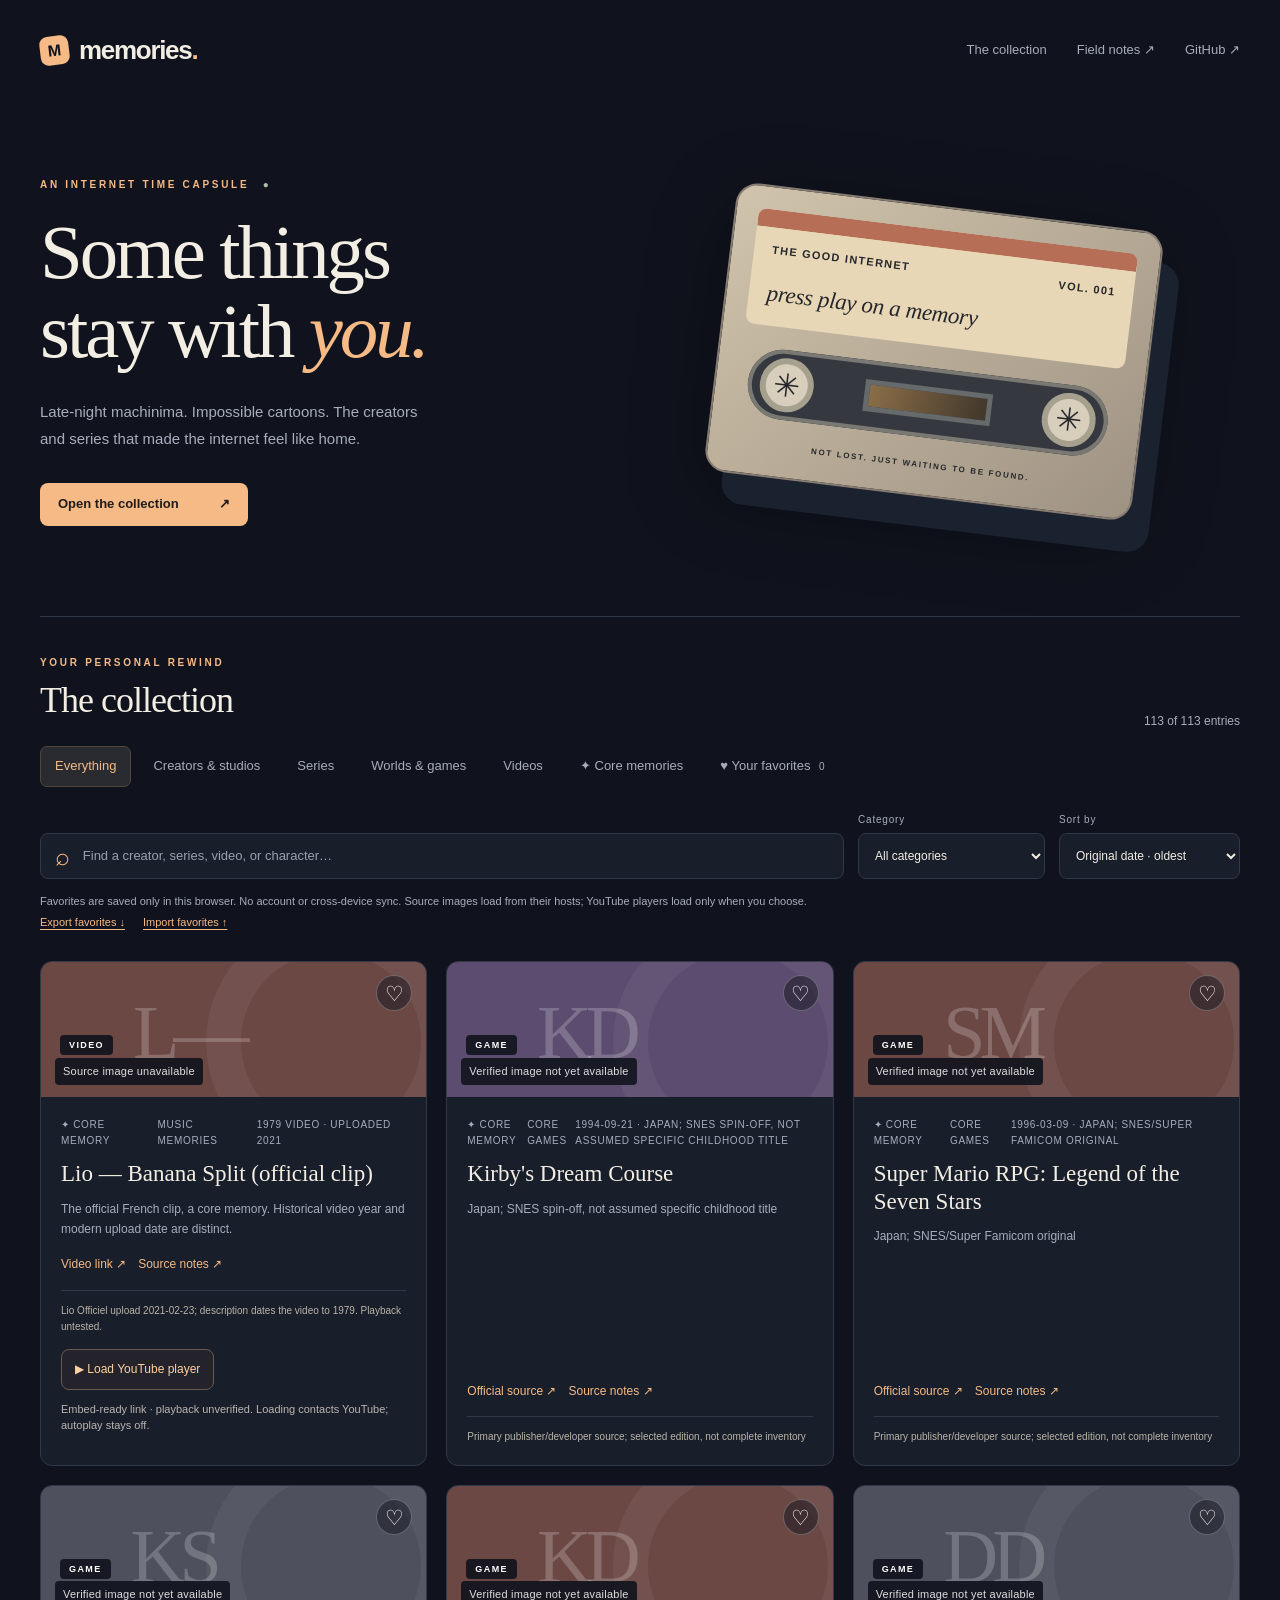
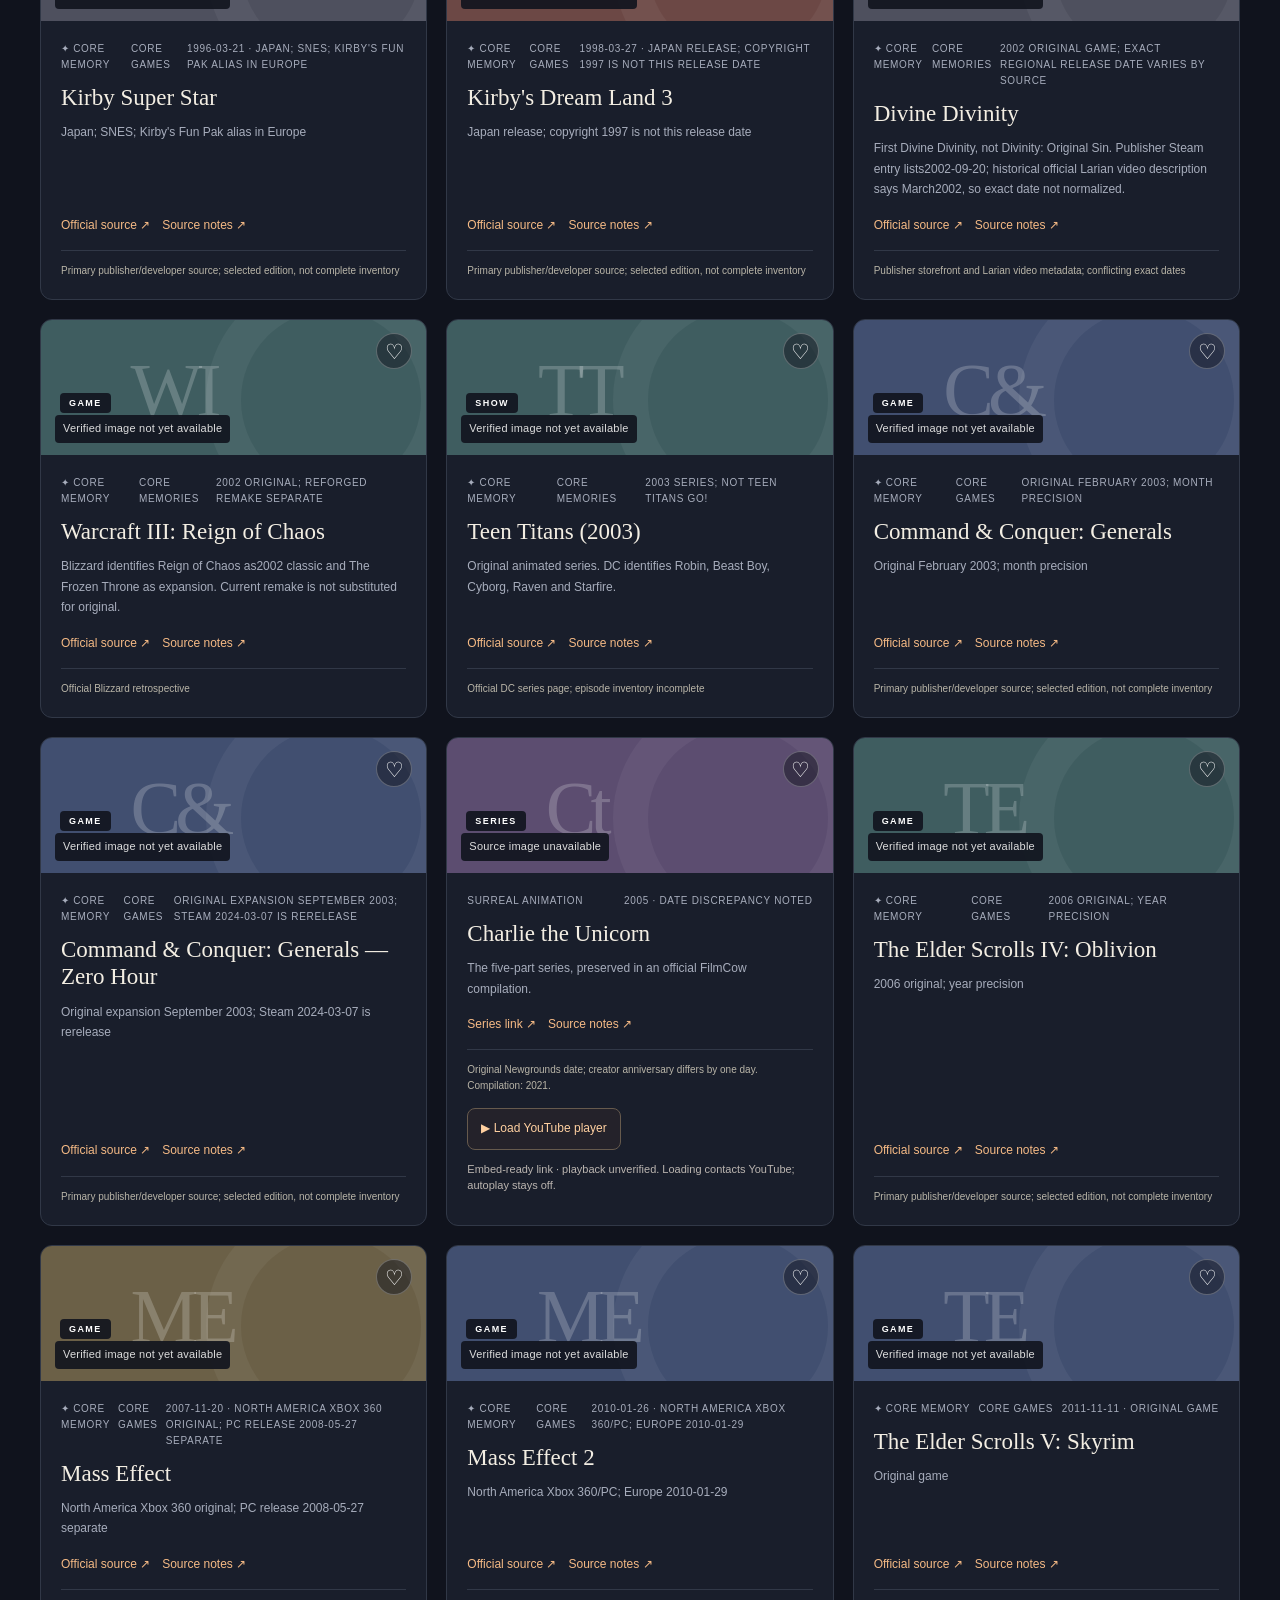
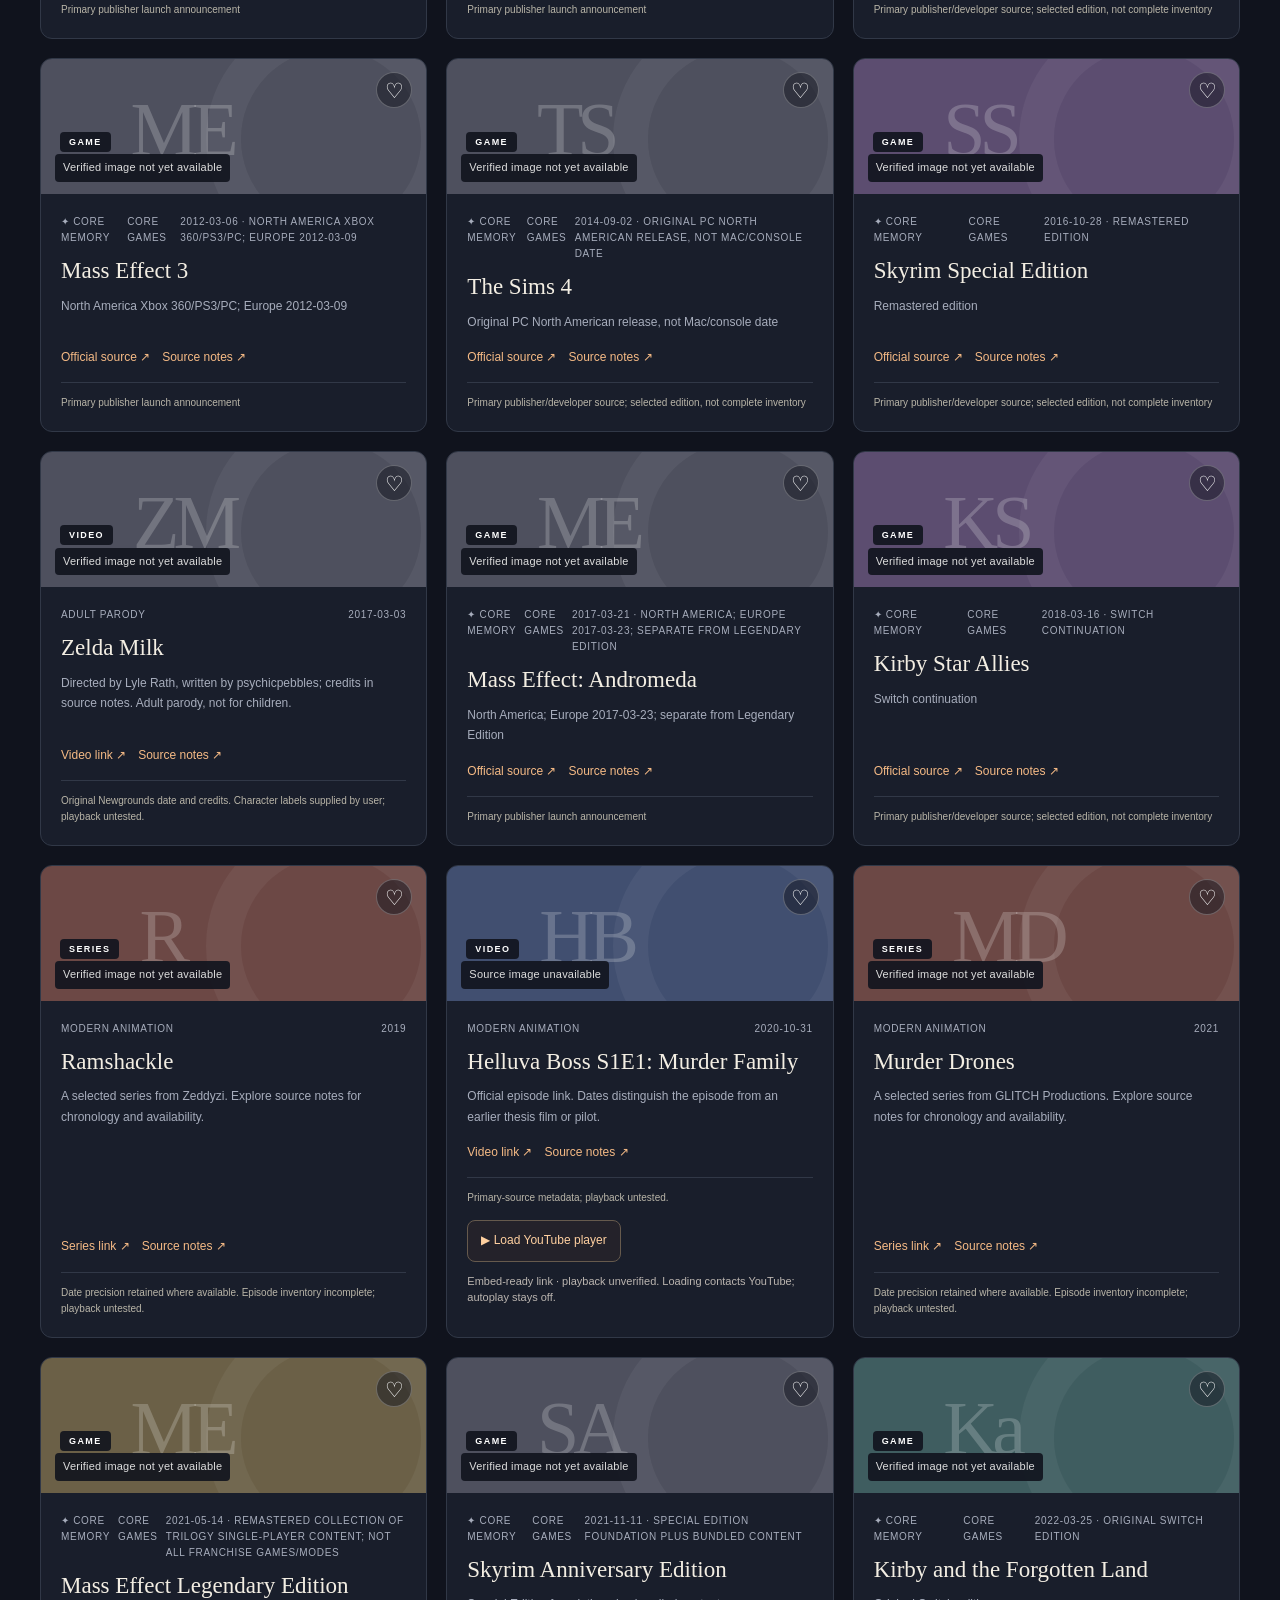
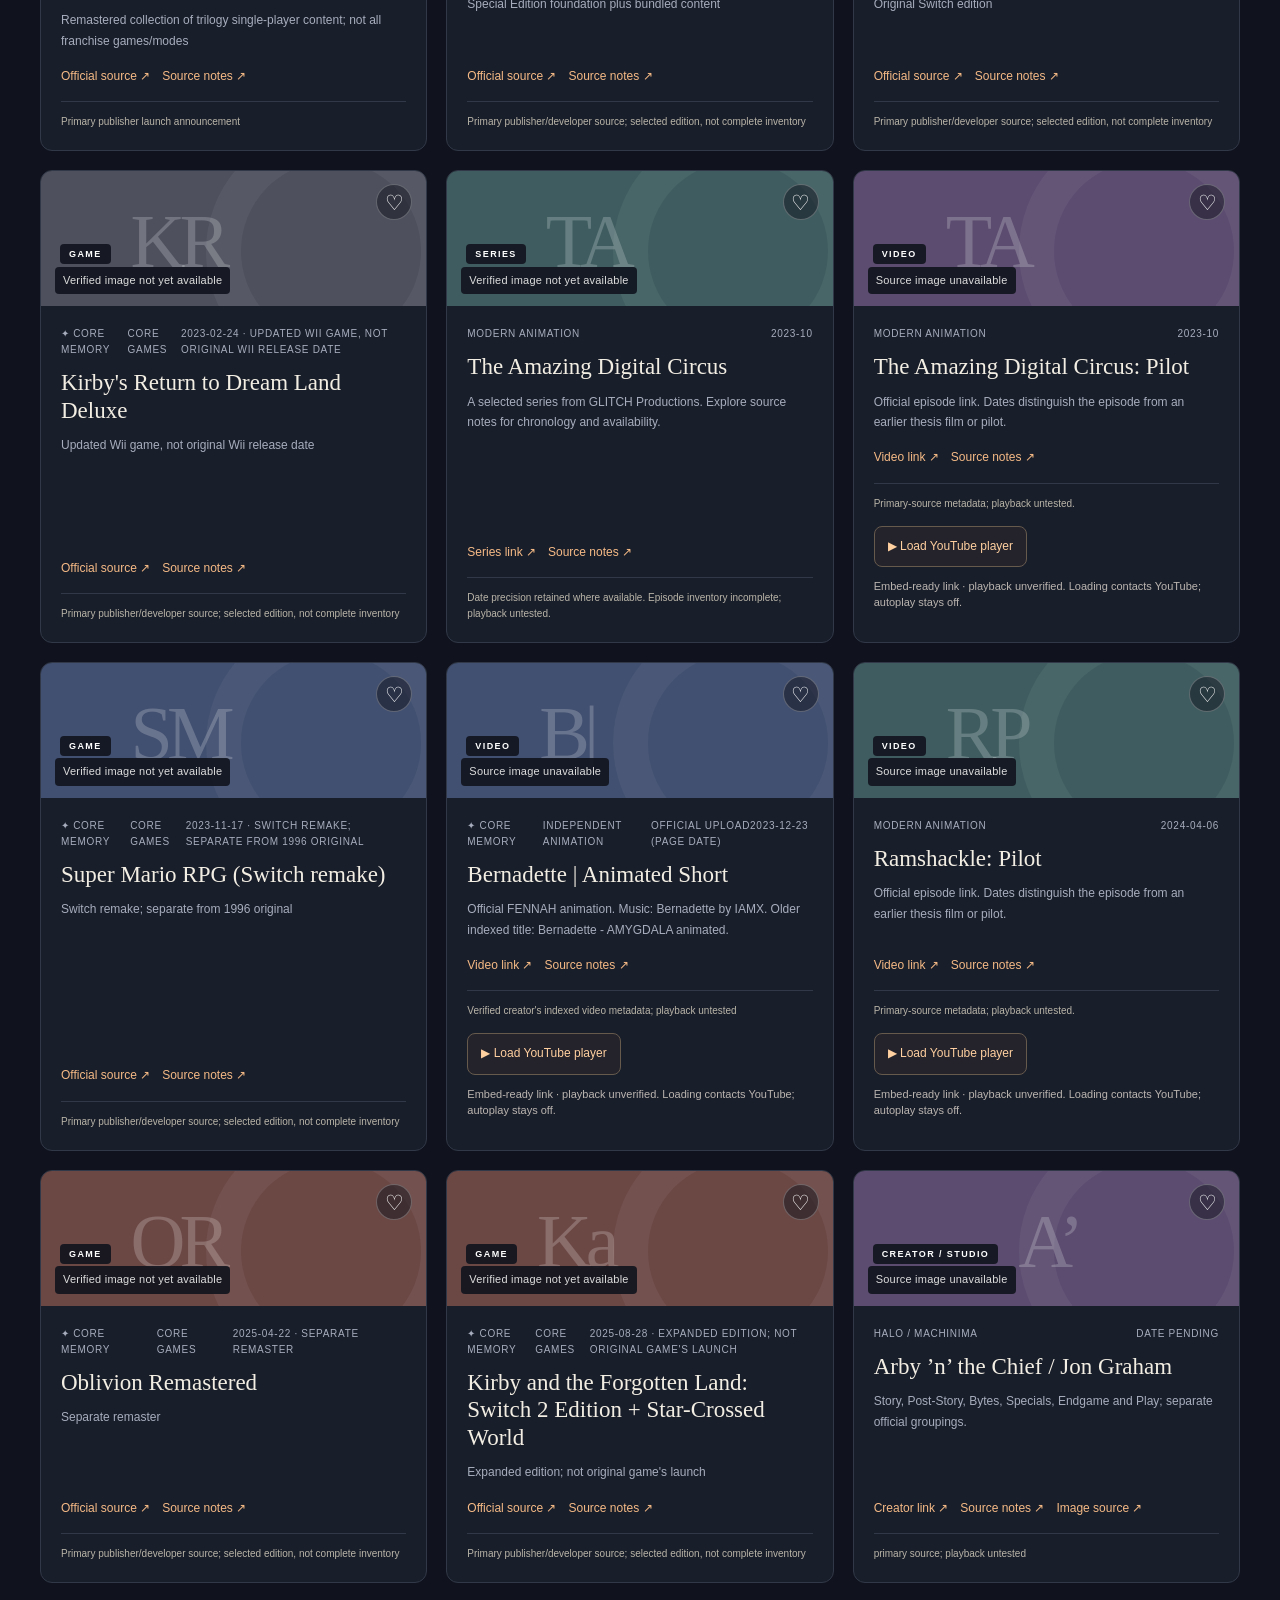
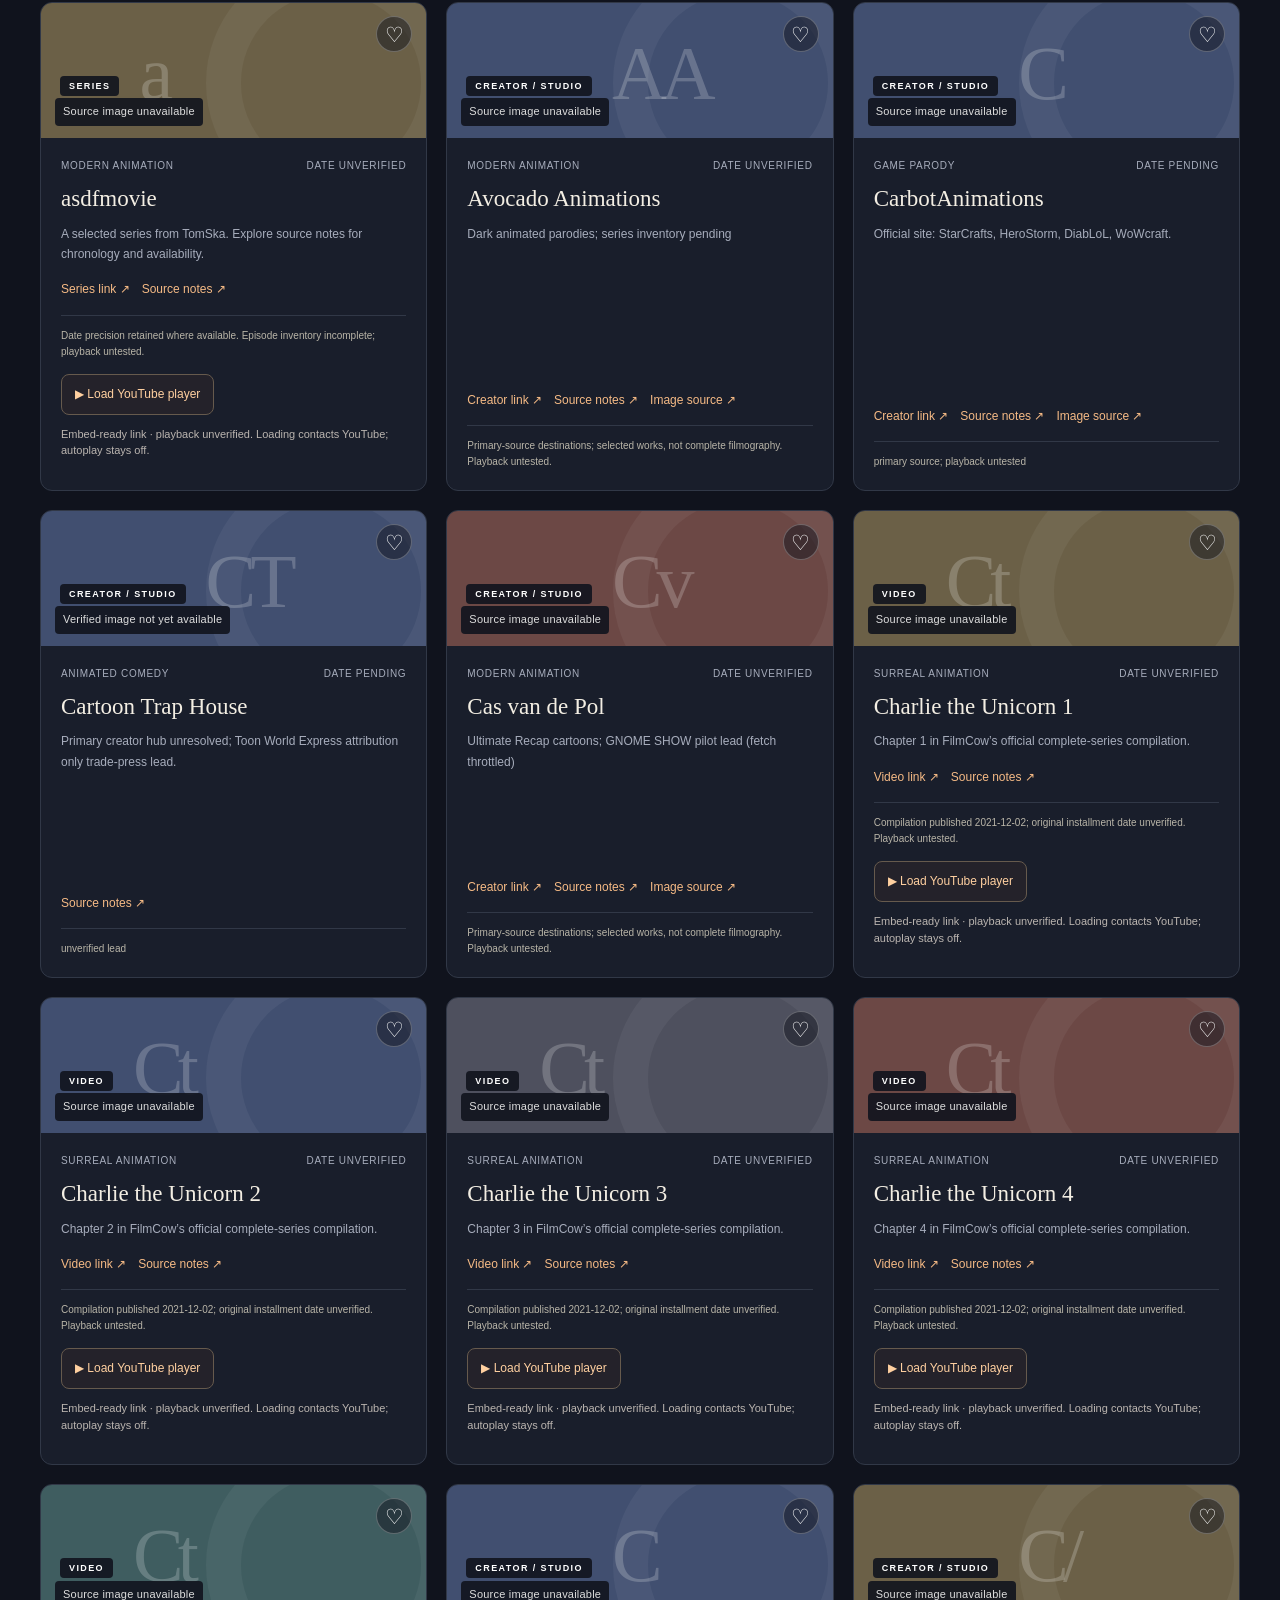
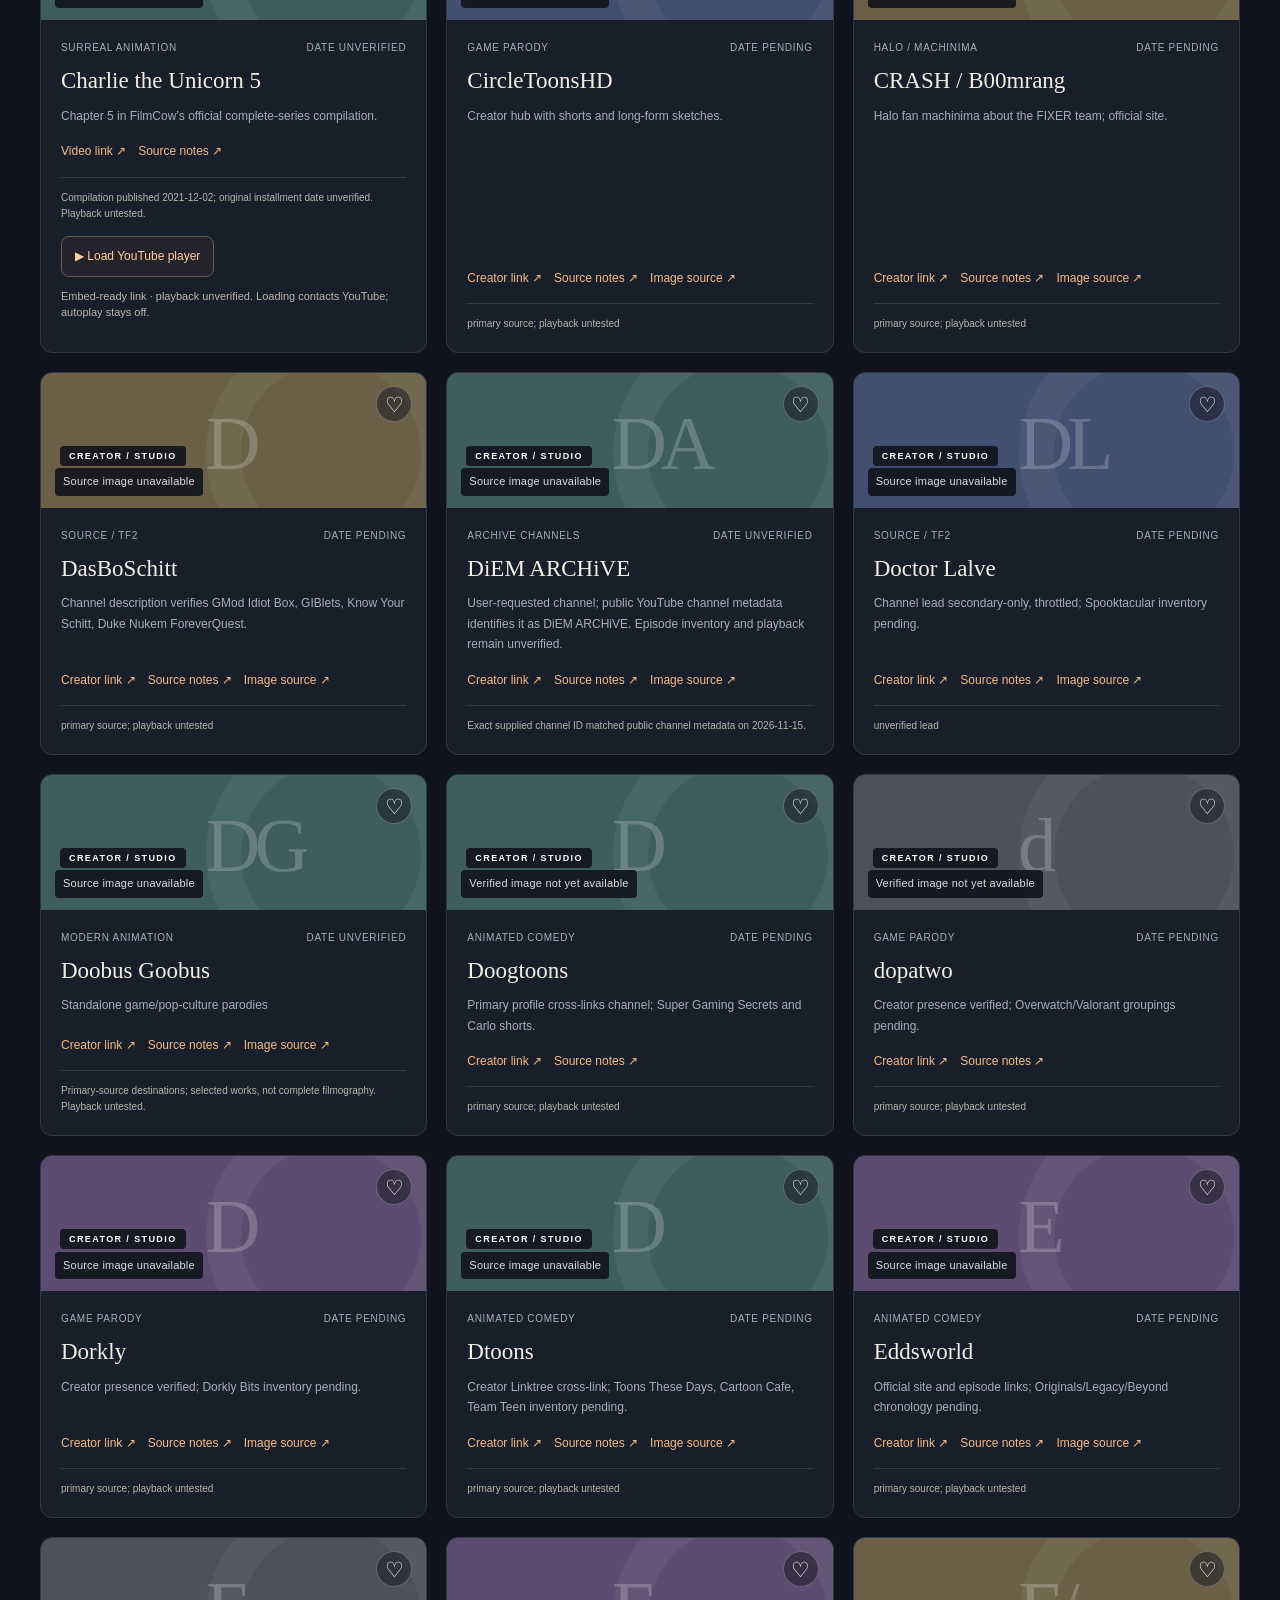
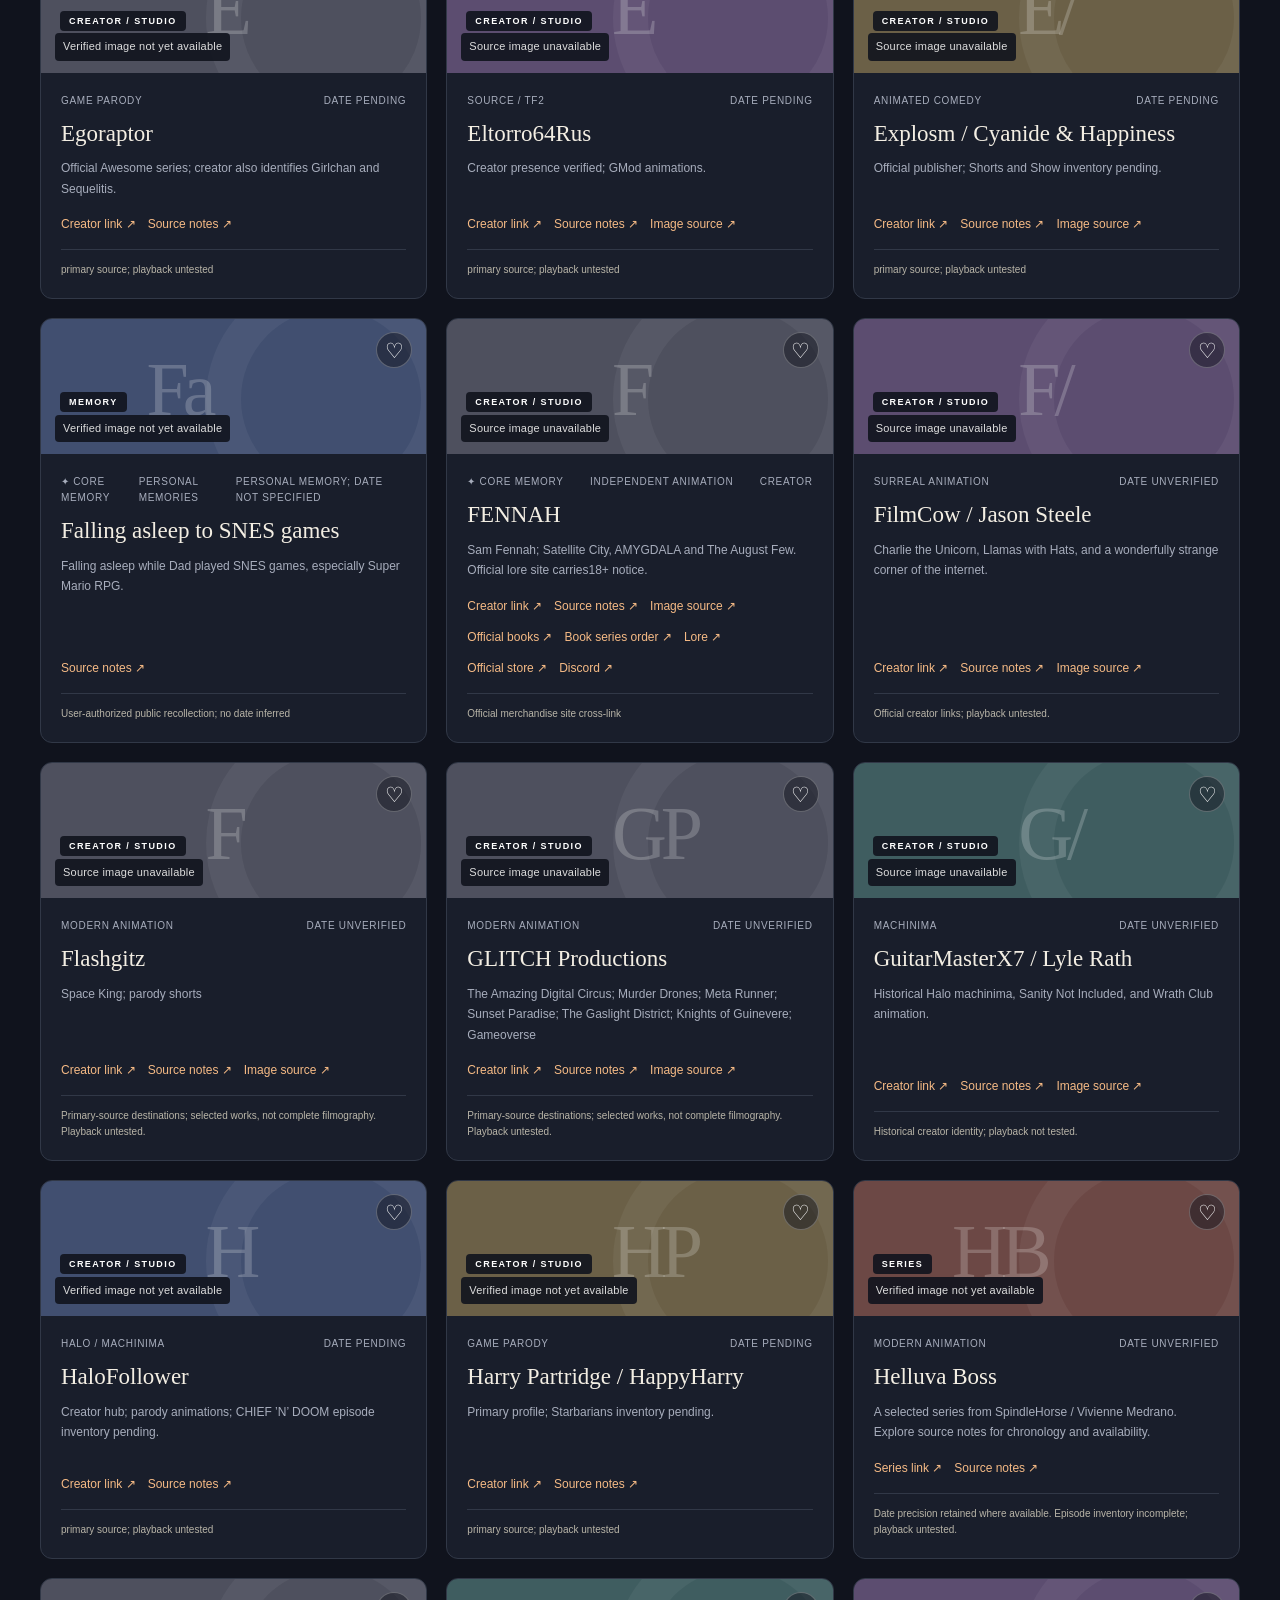
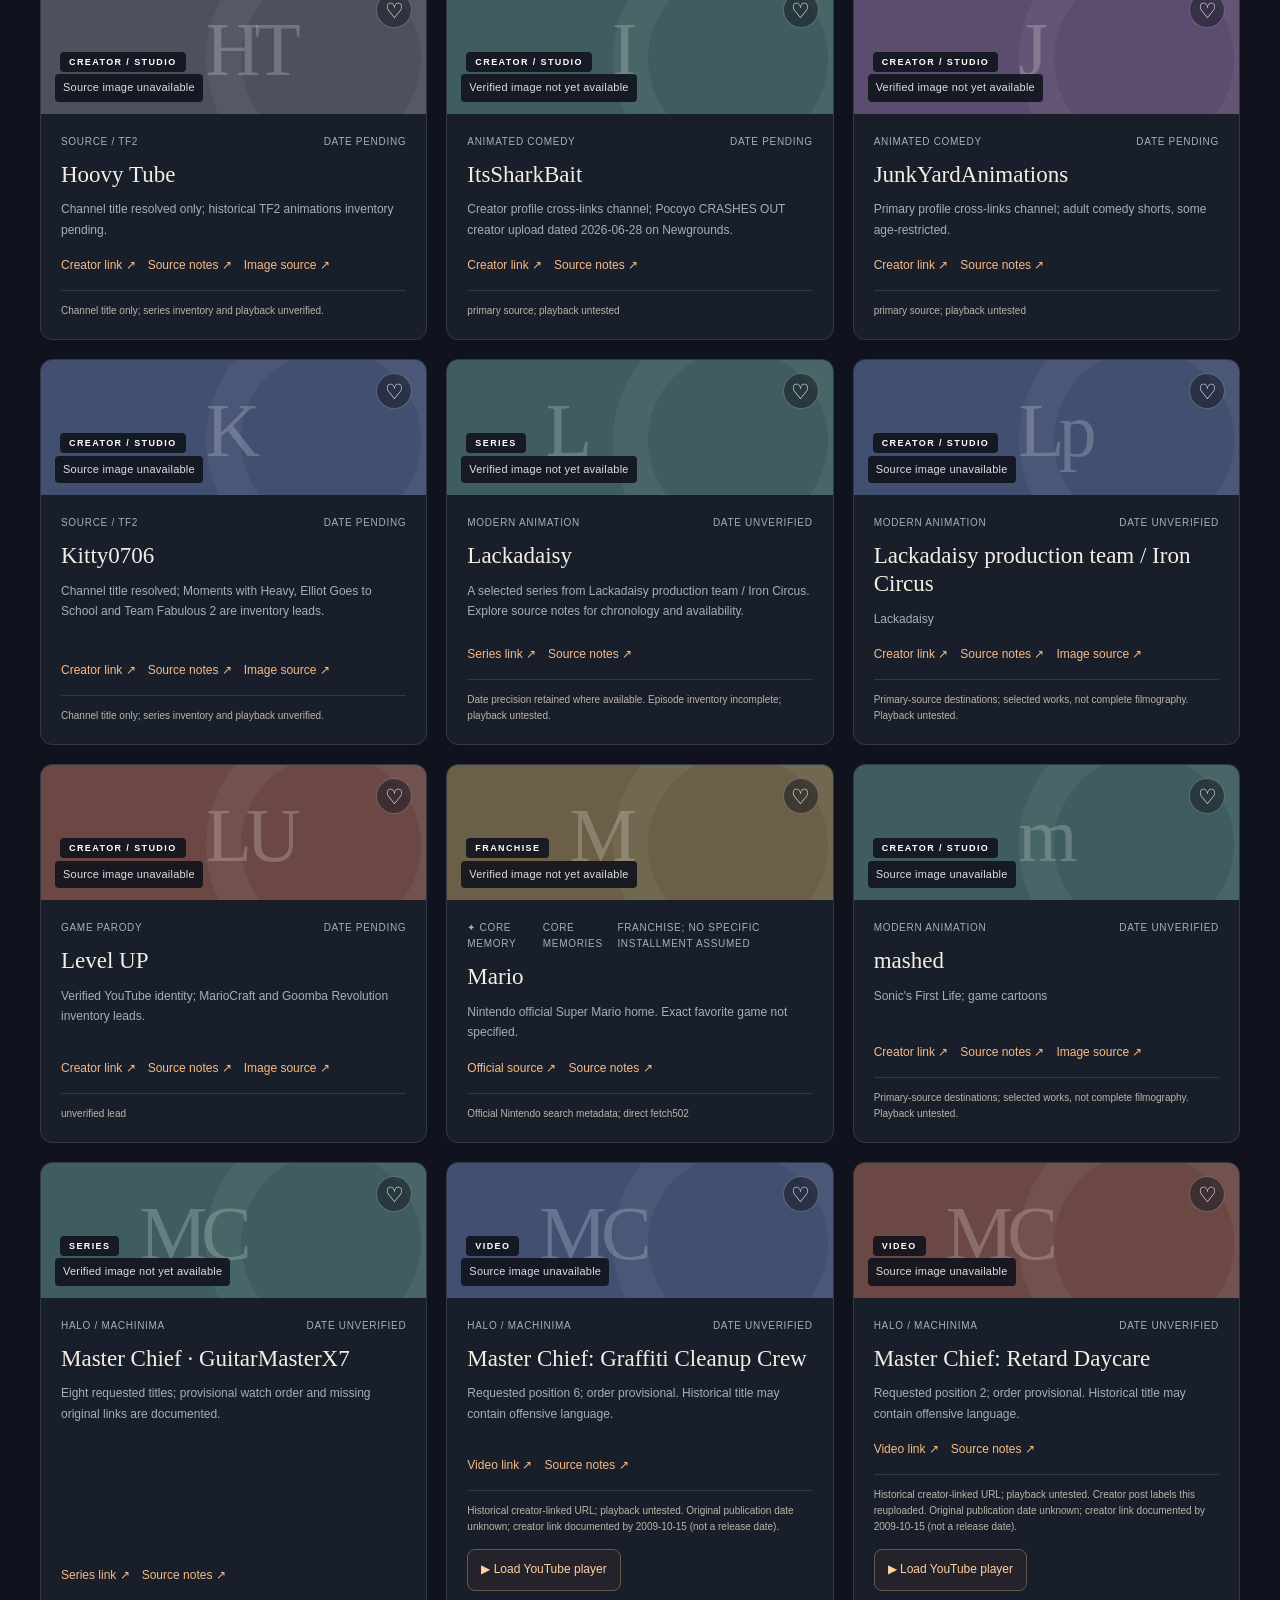
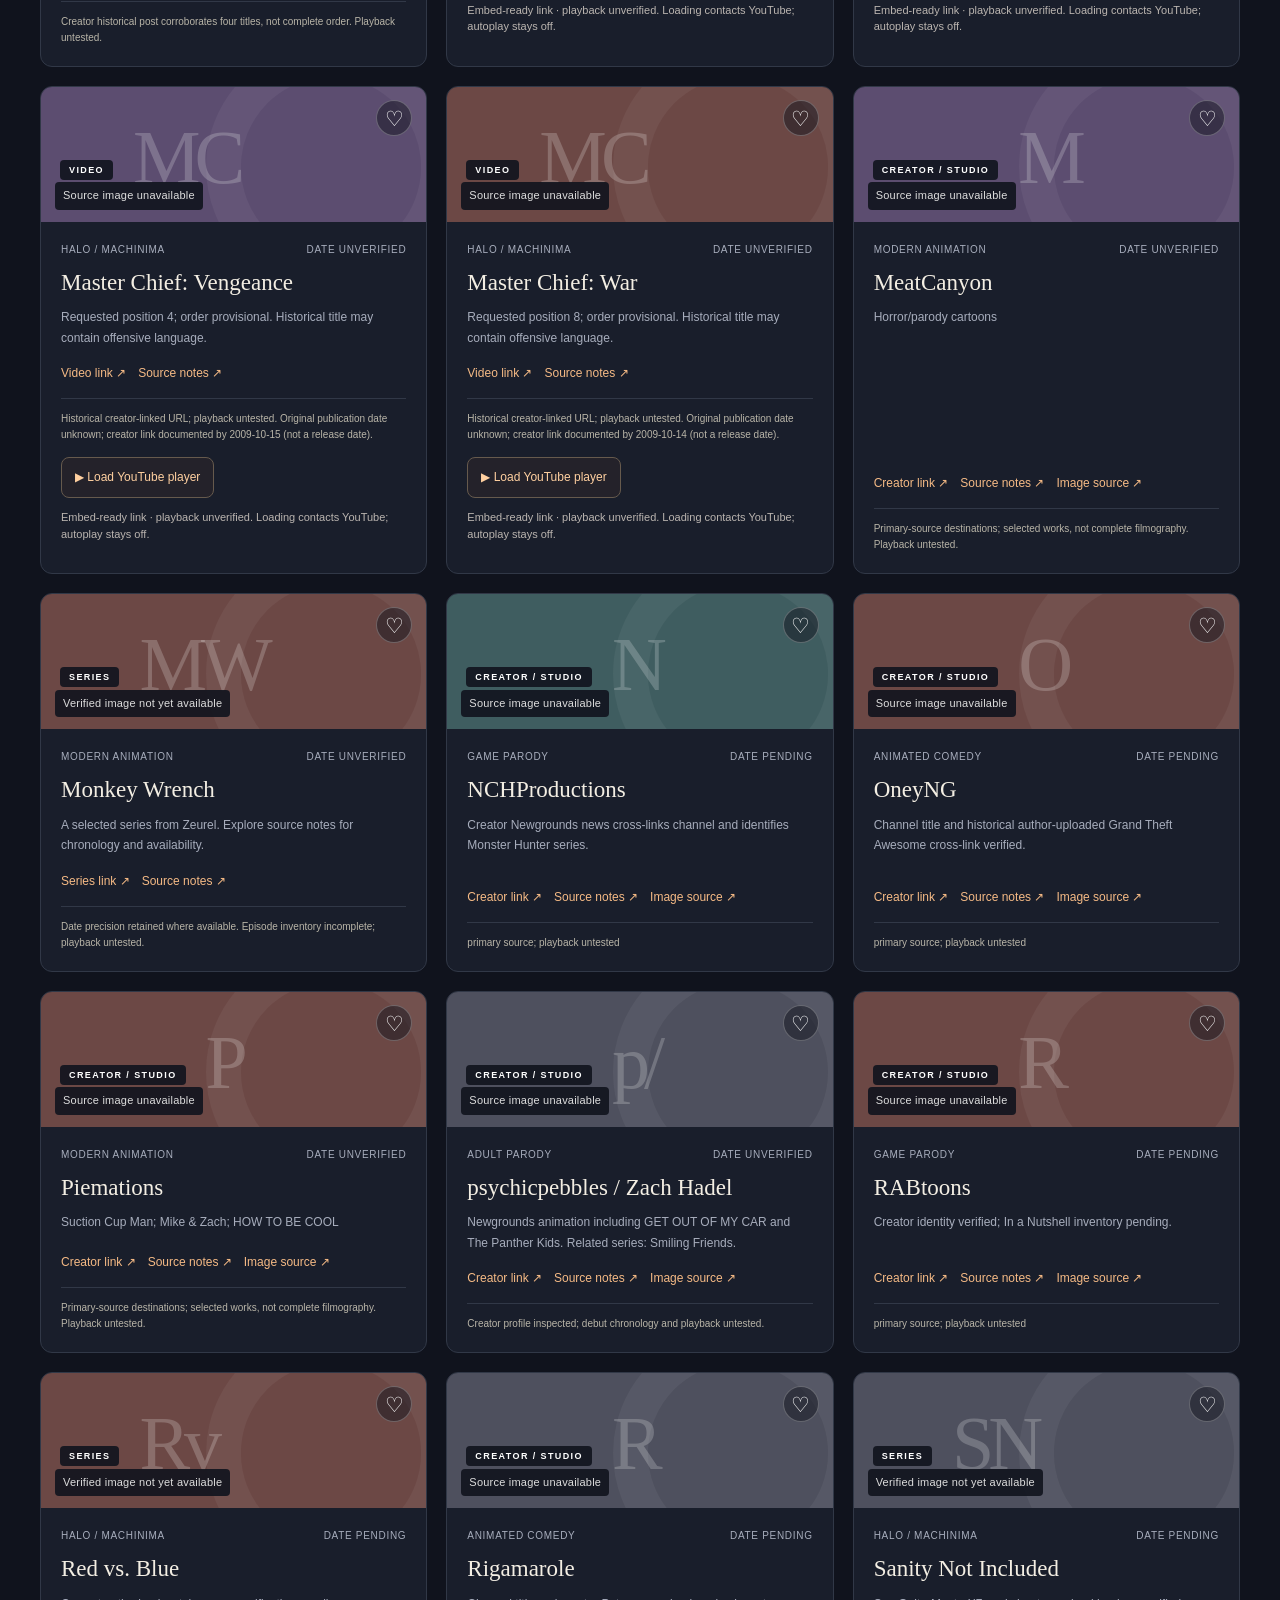
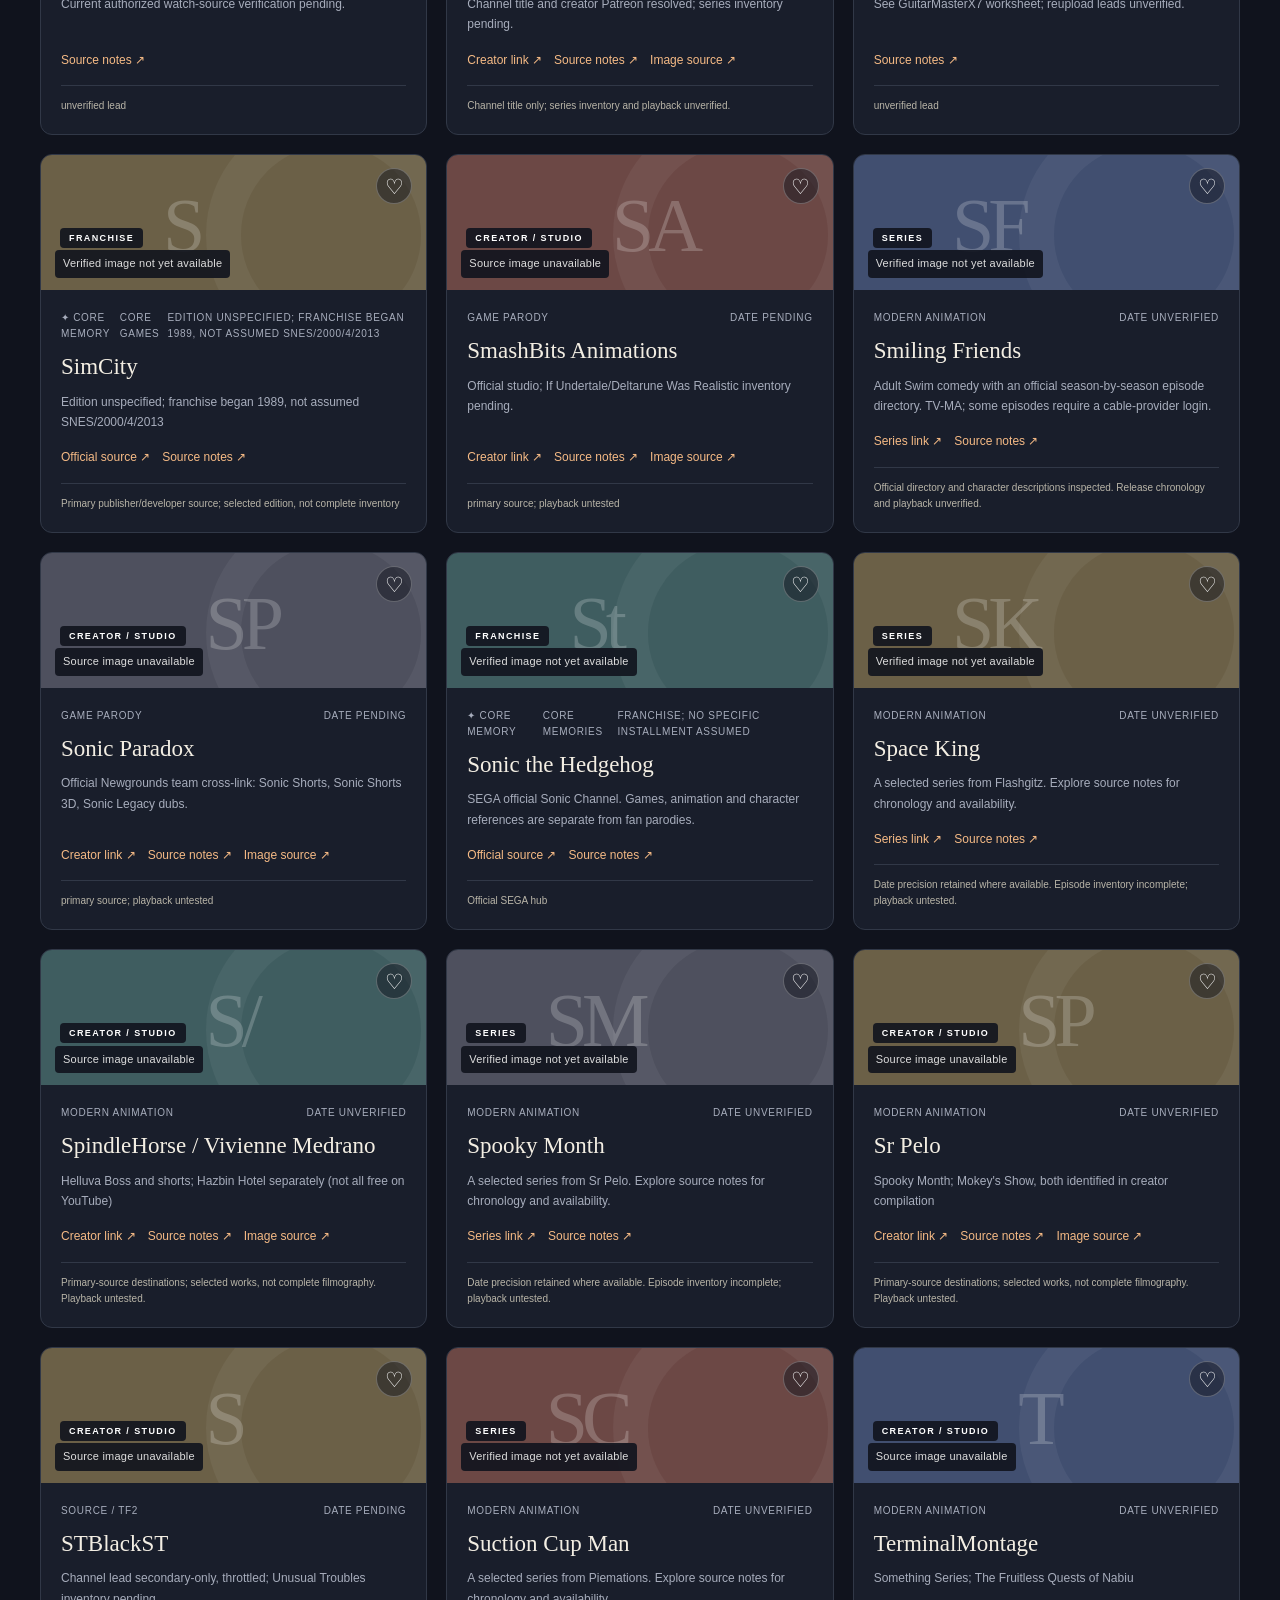
==== docs/index.html @ 8b2ffa6f "Release core-memory types and source-platform interface together" ====
<!doctype html>
<html lang="en"><head><meta charset="utf-8"><meta name="viewport" content="width=device-width, initial-scale=1"><meta name="theme-color" content="#141724"><meta name="description" content="A lovingly organized archive of internet creators, series, and the videos that stayed with us."><title>Memories · The internet we grew up with</title><link rel="stylesheet" href="styles.css?v=media-1"><script src="app.js?v=core-2" defer></script></head>
<body><a class="skip" href="#collection">Skip to collection</a><header><a class="brand" href="#" aria-label="Memories home"><span class="brand-icon">M</span>memories<span class="brand-dot">.</span></a><nav aria-label="Main navigation"><a href="#collection">The collection</a><a href="https://github.com/Herbertofury/memories/wiki">Field notes ↗</a><a href="https://github.com/Herbertofury/memories">GitHub ↗</a></nav></header>
<main><section class="hero"><div><p class="eyebrow">AN INTERNET TIME CAPSULE <span>●</span></p><h1>Some things<br>stay with <em>you.</em></h1><p class="intro">Late-night machinima. Impossible cartoons. The creators and series that made the internet feel like home.</p><a class="explore" href="#collection">Open the collection <span>↗</span></a></div><div class="tape" aria-hidden="true"><div class="tape-label"><span>THE GOOD INTERNET</span><b>VOL. 001</b><i>press play on a memory</i></div><div class="reels"><span>✳</span><div></div><span>✳</span></div><small>NOT LOST. JUST WAITING TO BE FOUND.</small></div></section>
<section class="collection" id="collection"><div class="section-heading"><div><p class="eyebrow">YOUR PERSONAL REWIND</p><h2>The collection</h2></div><p id="total" class="muted">Loading the archive…</p></div><div class="tabs" role="group" aria-label="Collection view"><button data-view="all" aria-pressed="true">Everything</button><button data-view="creator" aria-pressed="false">Creators & studios</button><button data-view="series" aria-pressed="false">Series</button><button data-view="worlds" aria-pressed="false">Worlds & games</button><button data-view="video" aria-pressed="false">Videos</button><button data-view="core" aria-pressed="false">✦ Core memories</button><button data-view="favorites" aria-pressed="false">♥ Your favorites <span id="fav-count">0</span></button></div><div class="filters"><label class="search"><span>⌕</span><input id="search" type="search" placeholder="Find a creator, series, video, or character…" aria-label="Search collection"></label><label>Category<select id="category"><option value="all">All categories</option></select></label><label>Sort by<select id="sort"><option value="oldest">Original date · oldest</option><option value="newest">Original date · newest</option><option value="name">A → Z</option></select></label></div><p class="storage-note" id="storage-note">Favorites are saved only in this browser. No account or cross-device sync. Source images load from their hosts; YouTube players load only when you choose.</p><div class="utility"><button id="export" class="text-button">Export favorites ↓</button><label class="text-button import-label">Import favorites ↑<input id="import" type="file" accept="application/json,.json" hidden></label></div><p id="status" role="status" aria-live="polite"></p><div id="grid" class="grid" aria-live="polite"></div><div id="empty" class="empty" hidden><h3>No memories here yet.</h3><p>Try another search or favorite something worth coming back to.</p><button id="reset">Reset filters</button></div><noscript>This collection needs JavaScript for sorting and favorites. <a href="https://github.com/Herbertofury/memories/wiki">Browse the complete wiki instead.</a></noscript></section>
<section class="footnote"><span>✦</span><div><h3>A collection, not a claim of completeness.</h3><p>Original releases and later reuploads are different memories. Dates and links carry their source notes; an archived URL does not guarantee a playable video. Sorting uses original publication dates only, never later reuploads or documented-by dates. Unknown originals sort last. Character search uses documented annotations, not an exhaustive transcript index. Thumbnail availability is not playback proof. Click-to-load YouTube players keep autoplay off; blocked or restricted videos retain their direct links.</p></div></section></main><footer><a class="brand" href="#">memories.</a><p>Made for the things you don’t want to forget.</p><a href="https://github.com/Herbertofury/memories/wiki">Sources & archive notes ↗</a></footer></body></html>
---- docs/styles.css ----
:root{color-scheme:dark;--bg:#10131d;--panel:#191e2b;--text:#f3eee3;--muted:#a7adbc;--line:#313847;--accent:#f5ba85}*{box-sizing:border-box}html{scroll-behavior:smooth;scroll-padding-top:22px}body{margin:0;background:var(--bg);color:var(--text);font-family:Arial,Helvetica,sans-serif;font-size:15px;line-height:1.6}a{color:inherit;text-decoration:none}button,input,select{font:inherit}button,select,.import-label{cursor:pointer}button,a,input,select{outline-offset:5px}button:focus-visible,a:focus-visible,input:focus-visible,select:focus-visible{outline:2px solid var(--accent)}header,main,footer{max-width:1280px;margin:auto}header{display:flex;align-items:center;justify-content:space-between;padding:30px 40px}.brand{display:flex;align-items:center;font-weight:800;font-size:26px;letter-spacing:-1.3px}.brand-icon{font-size:16px;letter-spacing:0;width:29px;height:29px;background:var(--accent);color:var(--bg);display:grid;place-items:center;border-radius:8px;margin-right:10px;transform:rotate(-7deg)}.brand-dot{color:var(--accent)}nav{display:flex;gap:30px;font-size:13px;color:var(--muted)}nav a:hover{color:var(--text)}main{padding:0 40px}.hero{display:grid;grid-template-columns:1.15fr 1fr;gap:80px;align-items:center;padding:75px 0 90px}.eyebrow{font-size:10px;letter-spacing:2.7px;font-weight:700;color:var(--accent);margin:0 0 20px}.eyebrow span{color:#a8bea5;margin-left:8px}h1{font-family:Georgia,serif;font-size:clamp(50px,6vw,82px);line-height:1.04;font-weight:normal;letter-spacing:-3px;margin:0 0 26px}h1 em{color:var(--accent);font-weight:normal}.intro{color:var(--muted);font-size:15px;max-width:380px;line-height:1.8}.explore{display:inline-flex;align-items:center;gap:40px;background:var(--accent);color:#211c1b;border-radius:8px;padding:11px 18px;font-size:13px;font-weight:bold;margin-top:16px}.tape{transform:rotate(7deg);padding:22px;border:2px solid #867c72;border-radius:22px;background:linear-gradient(135deg,#d1c4ac,#9e9283);box-shadow:20px 30px 0 #1a2230,0 20px 80px #0005;color:#26272c;max-width:430px}.tape-label{border-radius:9px;background:#e7d7b7;padding:14px 18px;border-top:18px solid #b76e56;position:relative;display:flex;flex-wrap:wrap;justify-content:space-between;font-size:11px;font-weight:bold;letter-spacing:1.3px}.tape-label i{width:100%;font-family:Georgia,serif;font-size:23px;font-weight:normal;letter-spacing:-.3px;margin-top:16px}.reels{margin:22px 10px;background:#35383e;display:flex;align-items:center;justify-content:space-between;border-radius:50px;padding:8px 12px;box-shadow:inset 0 0 0 4px #797873}.reels span{background:#d7cfbb;border:6px solid #a6a18f;border-radius:100%;width:54px;height:54px;font-size:32px;display:grid;place-items:center;line-height:1}.reels div{width:38%;height:32px;border:5px solid #666a6a;background:linear-gradient(100deg,#8b6e48,#41372b)}.tape small{display:block;text-align:center;font-size:8px;letter-spacing:1.7px;font-weight:bold}.section-heading{display:flex;justify-content:space-between;align-items:end;border-top:1px solid var(--line);padding-top:38px}.section-heading .eyebrow{margin-bottom:8px}h2{font:normal 36px Georgia,serif;letter-spacing:-1px;margin:0 0 22px}.muted{color:var(--muted);font-size:12px}.tabs{display:flex;gap:7px;flex-wrap:wrap;margin:3px 0 25px}.tabs button{color:var(--muted);border:1px solid transparent;background:transparent;padding:9px 14px;border-radius:7px;font-size:13px}.tabs button[aria-pressed=true]{background:#2a2b30;color:var(--accent);border-color:#51463b}#fav-count{margin-left:5px;font-size:10px}.filters{display:flex;gap:14px;align-items:end}.filters label{color:var(--muted);font-size:10px;letter-spacing:.8px}.filters select,.search{background:var(--panel);border:1px solid var(--line);border-radius:8px;min-height:46px;color:var(--text)}.filters select{display:block;padding:10px 30px 10px 12px;min-width:145px;margin-top:5px;font-size:12px;letter-spacing:0}.search{display:flex;flex:1;align-items:center;padding:0 14px}.search span{font-size:25px;color:var(--accent);margin-right:12px}.search input{border:0;background:transparent;color:var(--text);width:100%;min-width:0;padding:11px 0;font-size:13px}.search input::placeholder{color:#9a9fad}.storage-note{font-size:11px;color:var(--muted);margin:14px 0 3px}.utility{display:flex;gap:18px}.text-button{background:none;border:0;color:var(--accent);padding:0;font-size:11px;text-decoration:underline;text-underline-offset:3px}#status{font-size:12px;color:var(--accent);min-height:20px;margin:5px 0}.grid{display:grid;grid-template-columns:repeat(3,minmax(0,1fr));gap:19px}.card{background:var(--panel);border:1px solid var(--line);border-radius:12px;overflow:hidden;position:relative;display:flex;flex-direction:column}.art{height:135px;position:relative;padding:19px;background:var(--card-color,#41485c);overflow:hidden}.art:after{content:'';position:absolute;width:180px;height:180px;border:35px solid #ffffff0c;border-radius:100%;right:-30px;top:-45px}.art .monogram{font-family:Georgia,serif;font-size:76px;line-height:1.1;color:#ffffff35;letter-spacing:-6px;position:absolute;bottom:-10px;left:20px}.type{font-size:9px;font-weight:bold;letter-spacing:1.4px;color:#fff;background:#0004;border-radius:4px;padding:4px 7px;position:relative;z-index:1}.favorite{position:absolute;right:14px;top:13px;width:36px;height:36px;border-radius:50%;border:1px solid #ffffff40;background:#13151e80;color:white;font-size:21px;z-index:2}.favorite[aria-pressed=true]{color:#ffd2a6;background:#402b2b;border-color:#ffd2a6}.card-body{padding:20px;flex:1;display:flex;flex-direction:column}.card-meta{display:flex;justify-content:space-between;gap:8px;color:var(--muted);font-size:10px;text-transform:uppercase;letter-spacing:.7px}h3{font-family:Georgia,serif;font-size:23px;font-weight:normal;line-height:1.2;margin:11px 0}.card-description{font-size:12px;line-height:1.7;color:var(--muted);margin:0 0 16px}.links{display:flex;gap:12px;flex-wrap:wrap;margin-top:auto;font-size:12px;color:var(--accent)}.links a:hover{text-decoration:underline}.evidence{font-size:10px;color:#b9b5a8;border-top:1px solid var(--line);margin:15px 0 0;padding-top:12px}.empty{padding:60px 20px;text-align:center;border:1px dashed var(--line);border-radius:12px;color:var(--muted)}.empty button{background:var(--accent);color:#211c1b;border:0;padding:10px 15px;border-radius:6px}.footnote{display:flex;gap:20px;padding:28px;background:#1c202b;border:1px solid var(--line);border-radius:12px;margin:45px 0 60px}.footnote>span{color:var(--accent);font-size:30px}.footnote h3{font-size:19px;margin:0 0 8px}.footnote p{font-size:12px;color:var(--muted);margin:0;max-width:850px}footer{padding:28px 40px 40px;border-top:1px solid var(--line);display:flex;gap:20px;justify-content:space-between;align-items:center}footer p,footer>a:last-child{font-size:11px;color:var(--muted)}.skip{position:fixed;top:-60px;left:20px;background:var(--accent);color:#111;z-index:10;padding:10px}.skip:focus{top:10px}[hidden]{display:none!important}@media(max-width:850px){.hero{gap:35px;padding:55px 0 70px}.tape{padding:15px}.tape-label i{font-size:19px}.grid{grid-template-columns:repeat(2,minmax(0,1fr))}nav{gap:18px}h1{font-size:59px}}@media(max-width:600px){header{padding:22px}main{padding:0 22px}nav a:first-child{display:none}nav{gap:15px;font-size:11px}.hero{grid-template-columns:1fr;padding:38px 0 65px;gap:40px}h1{font-size:59px}.hero .intro{font-size:14px}.tape{max-width:310px;width:85%;justify-self:center;transform:rotate(5deg);box-shadow:12px 15px 0 #1a2230}.tape-label i{font-size:21px}.section-heading{align-items:start}.section-heading>.muted{max-width:95px;text-align:right}.filters{flex-wrap:wrap;gap:10px}.search{flex-basis:100%}.filters>label:not(.search){flex:1}.filters select{width:100%;min-width:0}.tabs{gap:0}.tabs button{padding:8px 10px;font-size:11px}.grid{grid-template-columns:1fr}.art{height:125px}.card-body{padding:18px}.footnote{padding:20px;margin-bottom:35px}footer{padding:25px 22px;flex-wrap:wrap}footer p{flex-basis:100%;order:3;margin:0}.brand{font-size:23px}}@media(prefers-reduced-motion:reduce){html{scroll-behavior:auto}}

/* Source-owned media with honest unavailable states. */
.art{overflow:hidden}.source-image{position:absolute;inset:0;width:100%;height:100%;object-fit:cover}.art .type,.art .favorite{z-index:2}.art .type{background:#11141ee8;padding:5px 9px;border-radius:4px}.art .monogram{position:relative}.image-notice{position:absolute;bottom:12px;left:14px;font-size:11px;letter-spacing:.02em;background:#11141ee8;padding:5px 8px;border-radius:4px;z-index:1;color:#ddd}.inline-media{margin-top:14px}.load-player,.close-player{border:1px solid #665a4d;background:#24222a;color:#ffd0a0;border-radius:8px;padding:10px 13px;cursor:pointer;font:inherit;font-size:12px}.player-state{font-size:11px;color:#bbb5b0;line-height:1.5}.youtube-player{display:block;width:100%;min-height:200px;aspect-ratio:16/9;border:0;background:#000;border-radius:8px;margin-bottom:8px}.art.has-image .favorite{background:#11141ee8}.art.has-image{background:#161821}
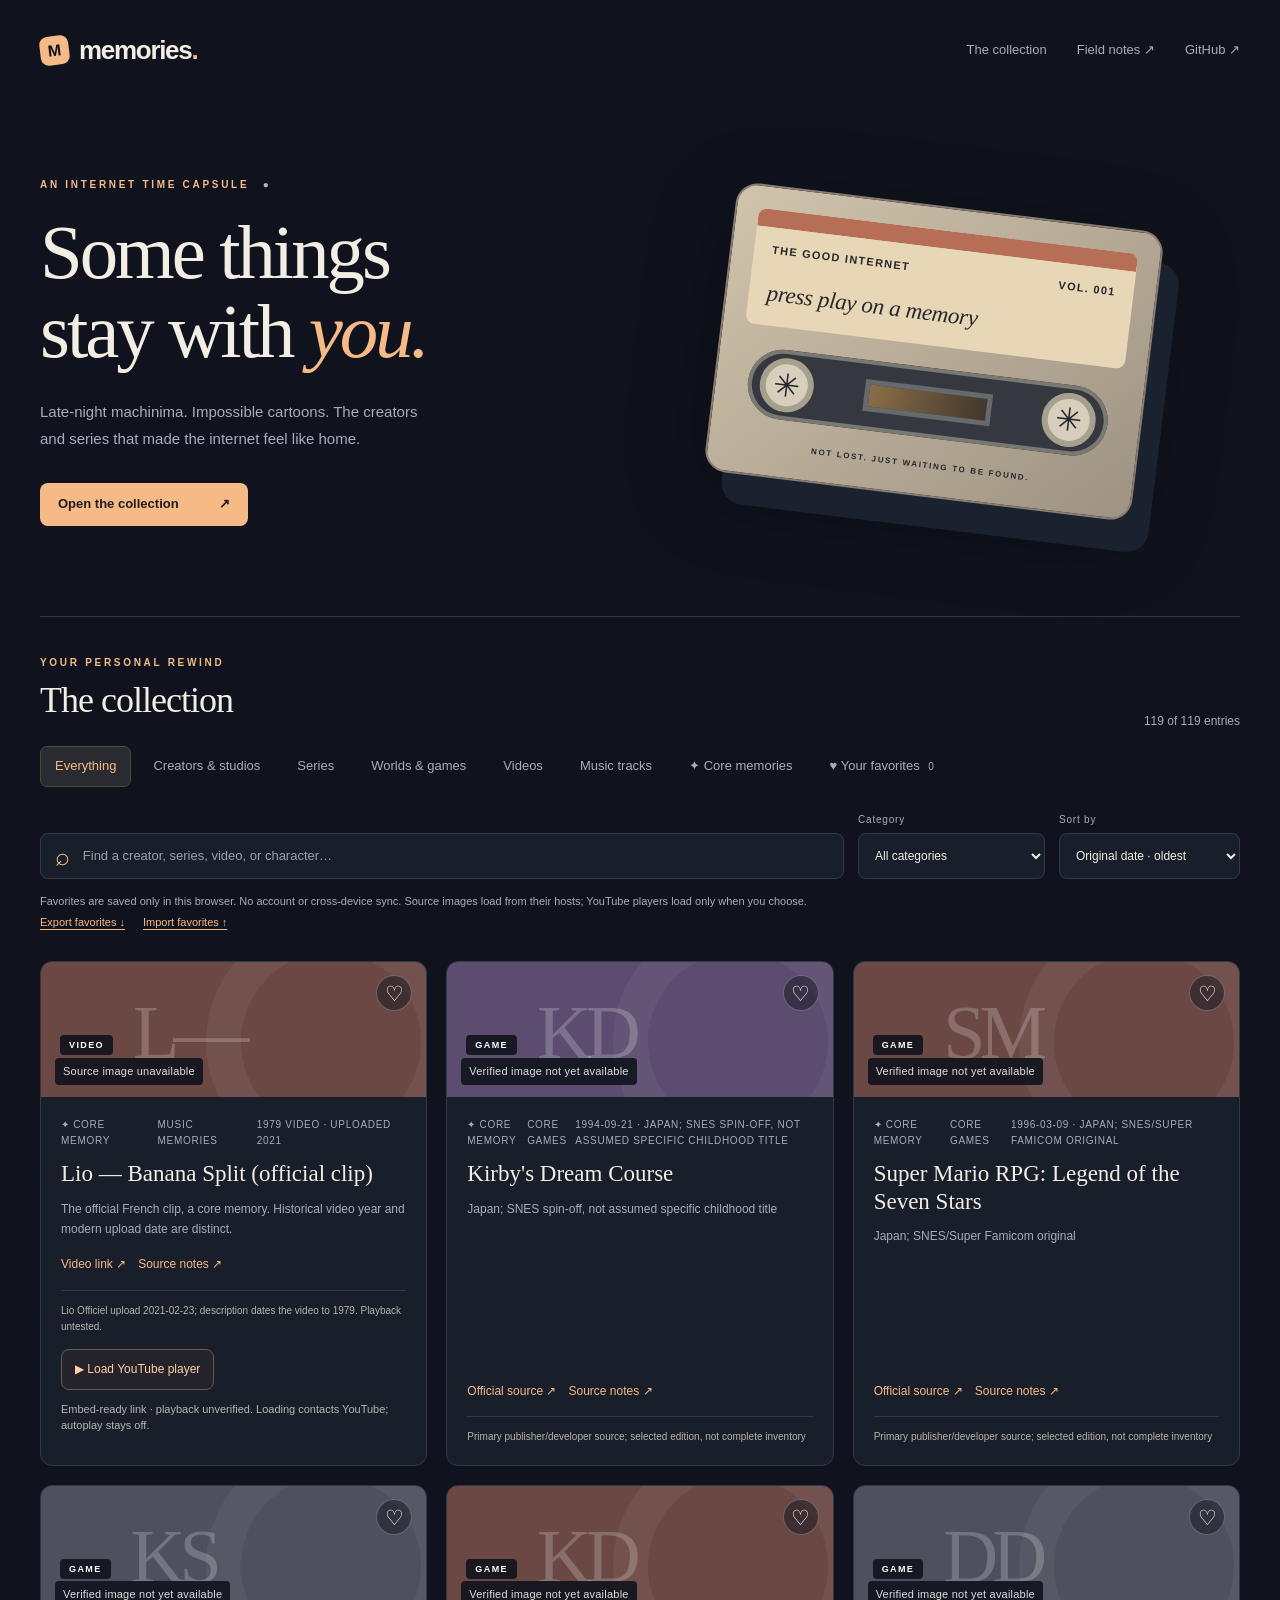
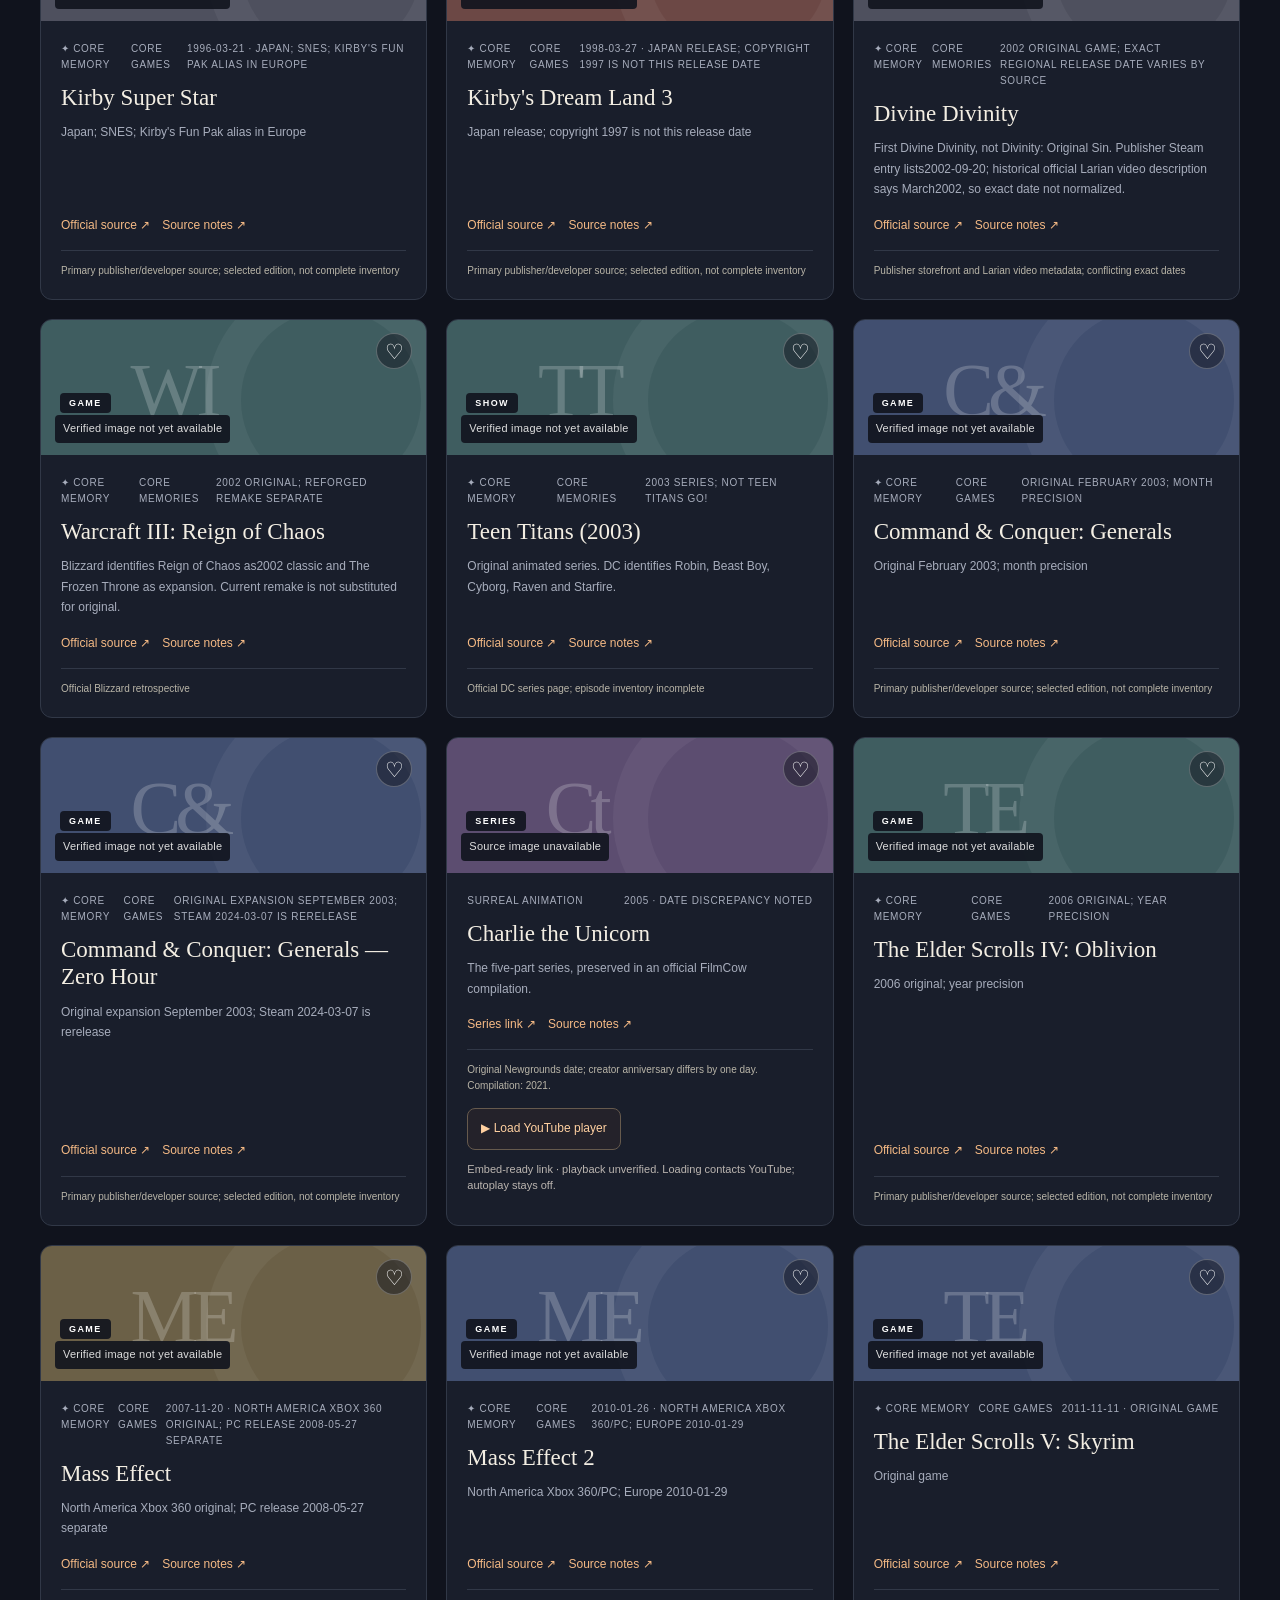
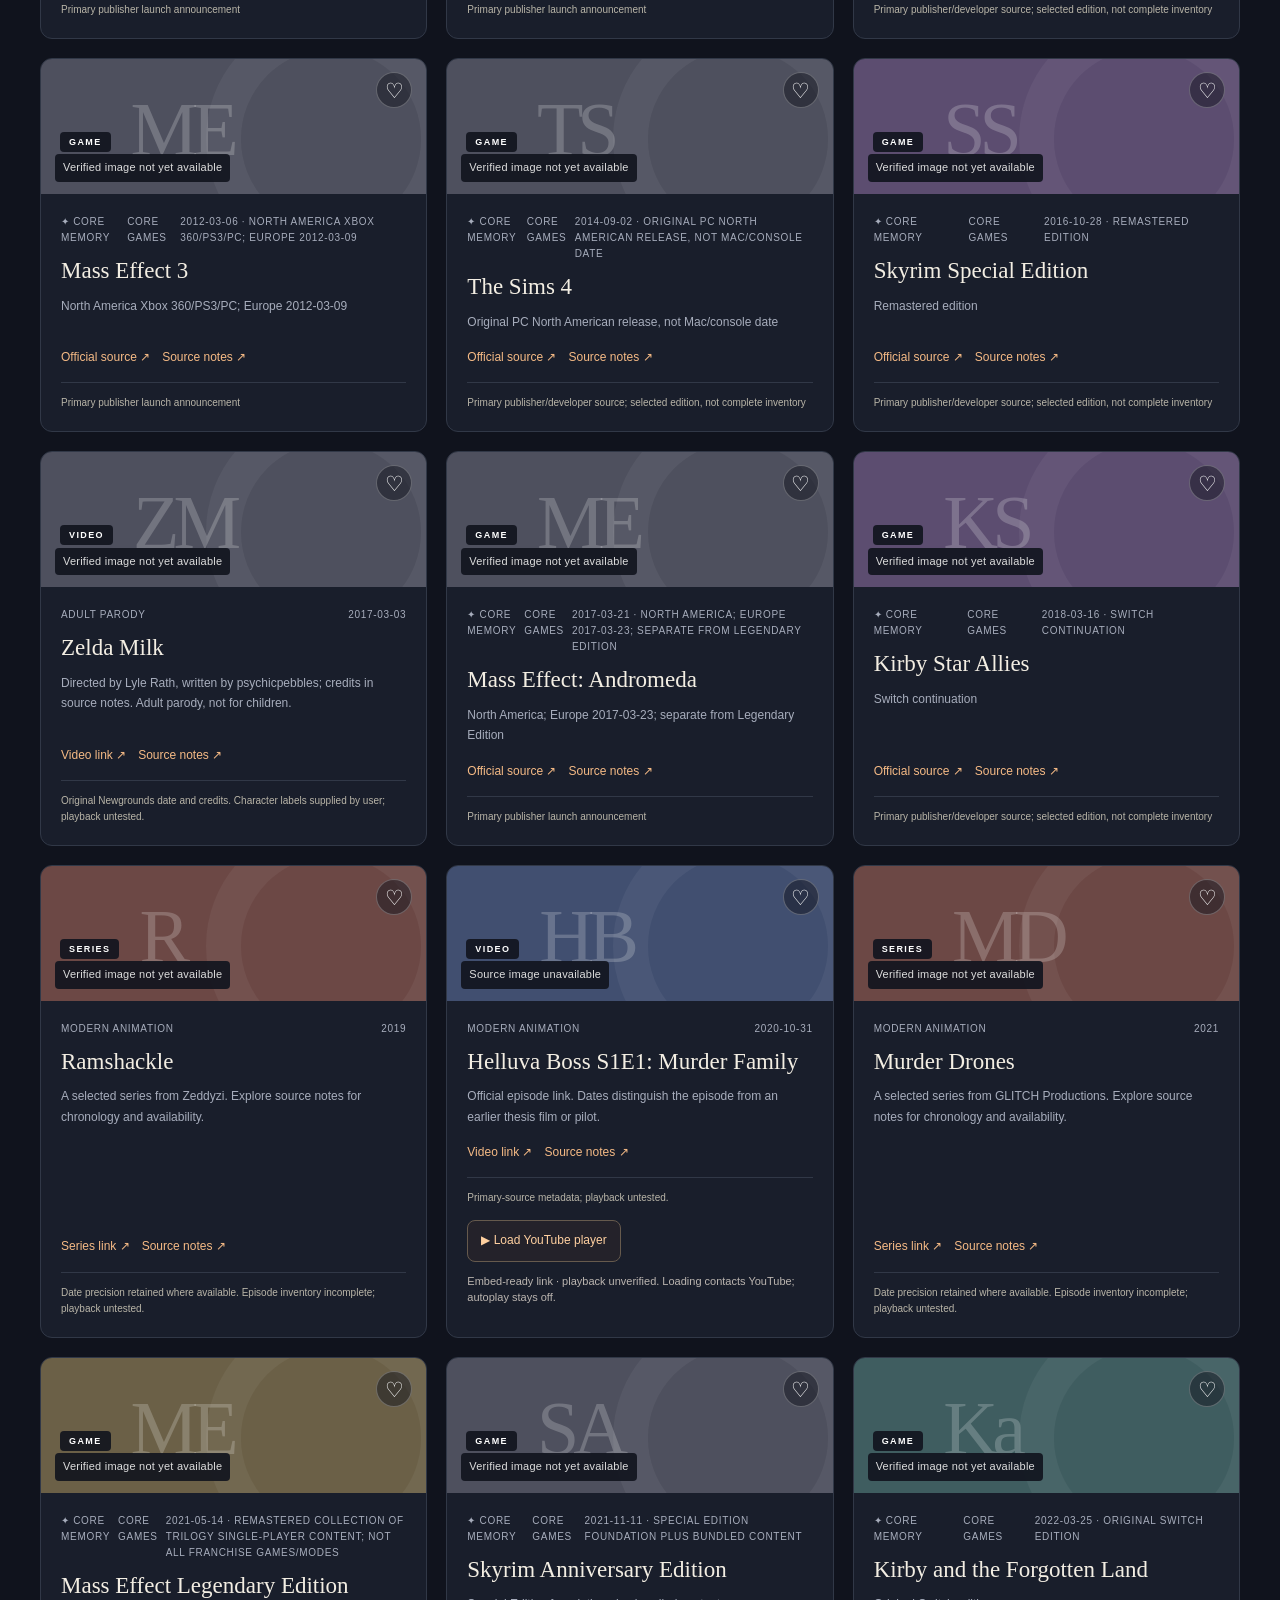
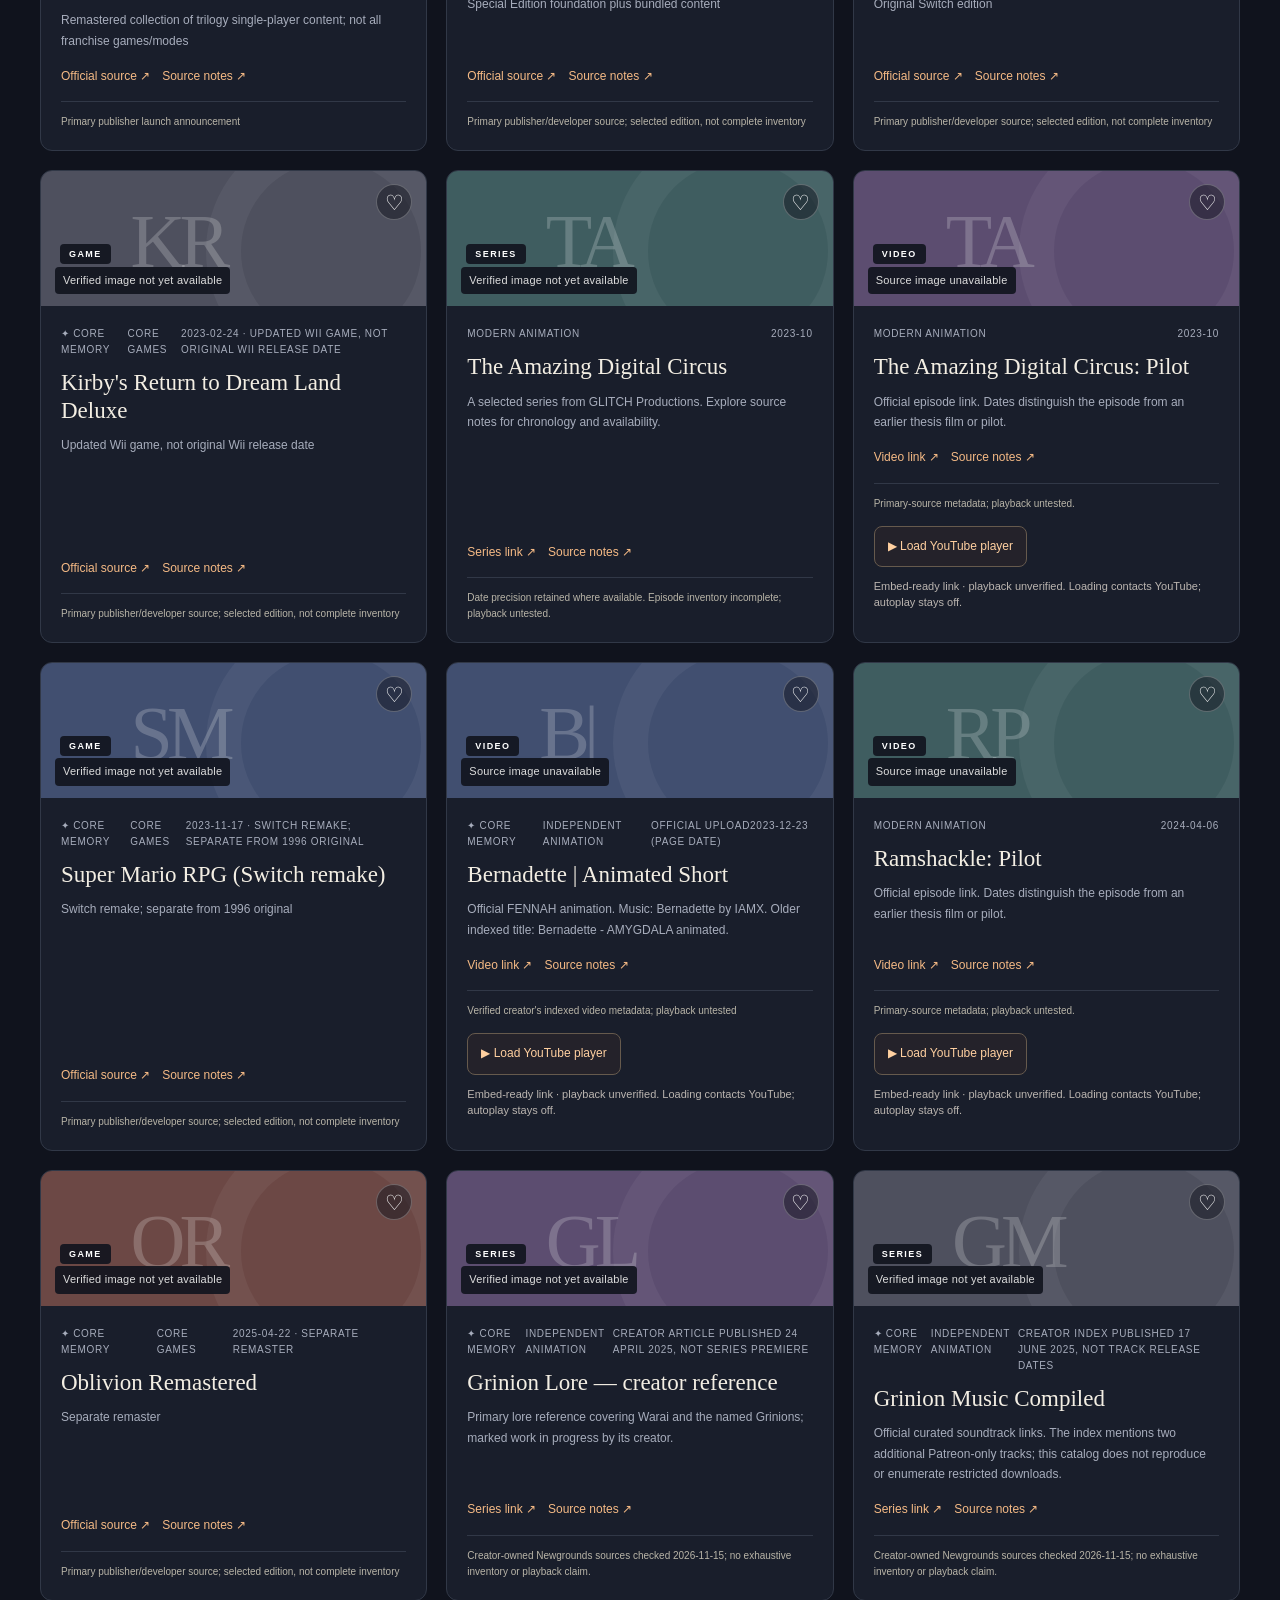
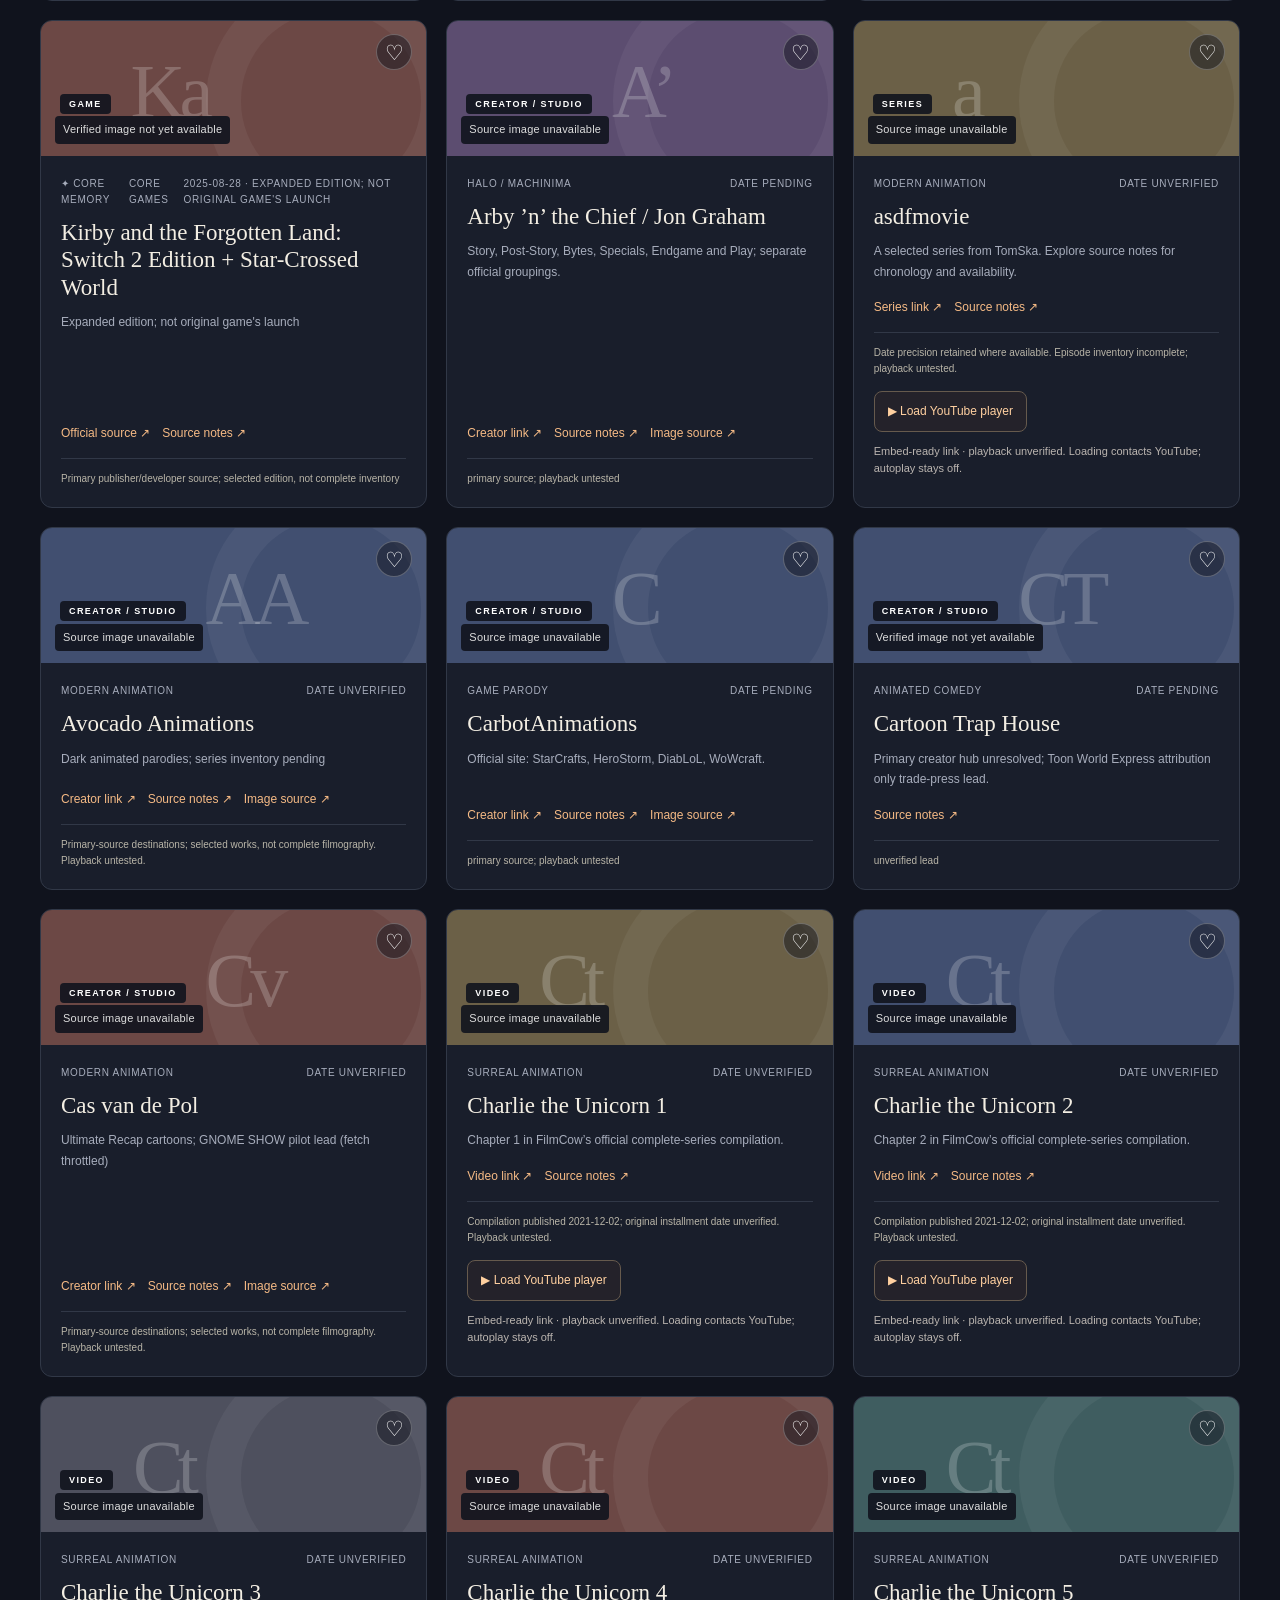
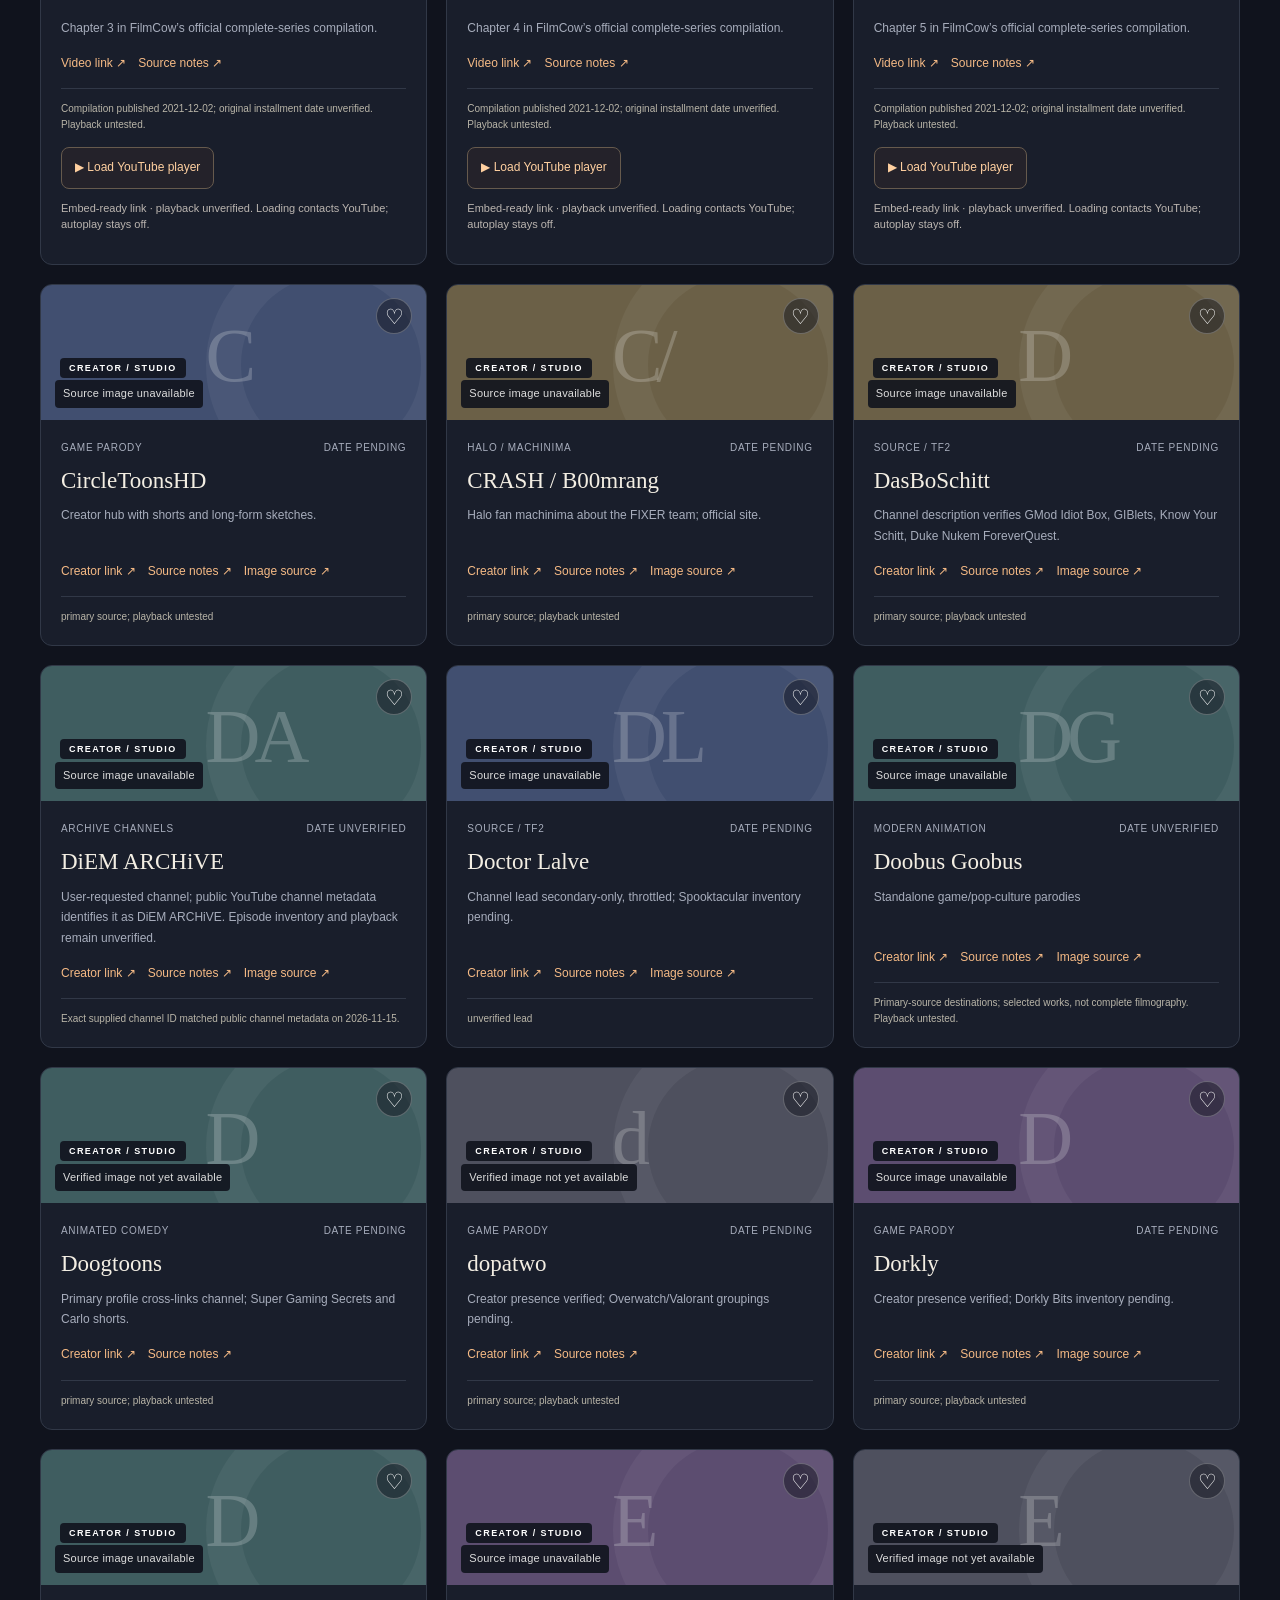
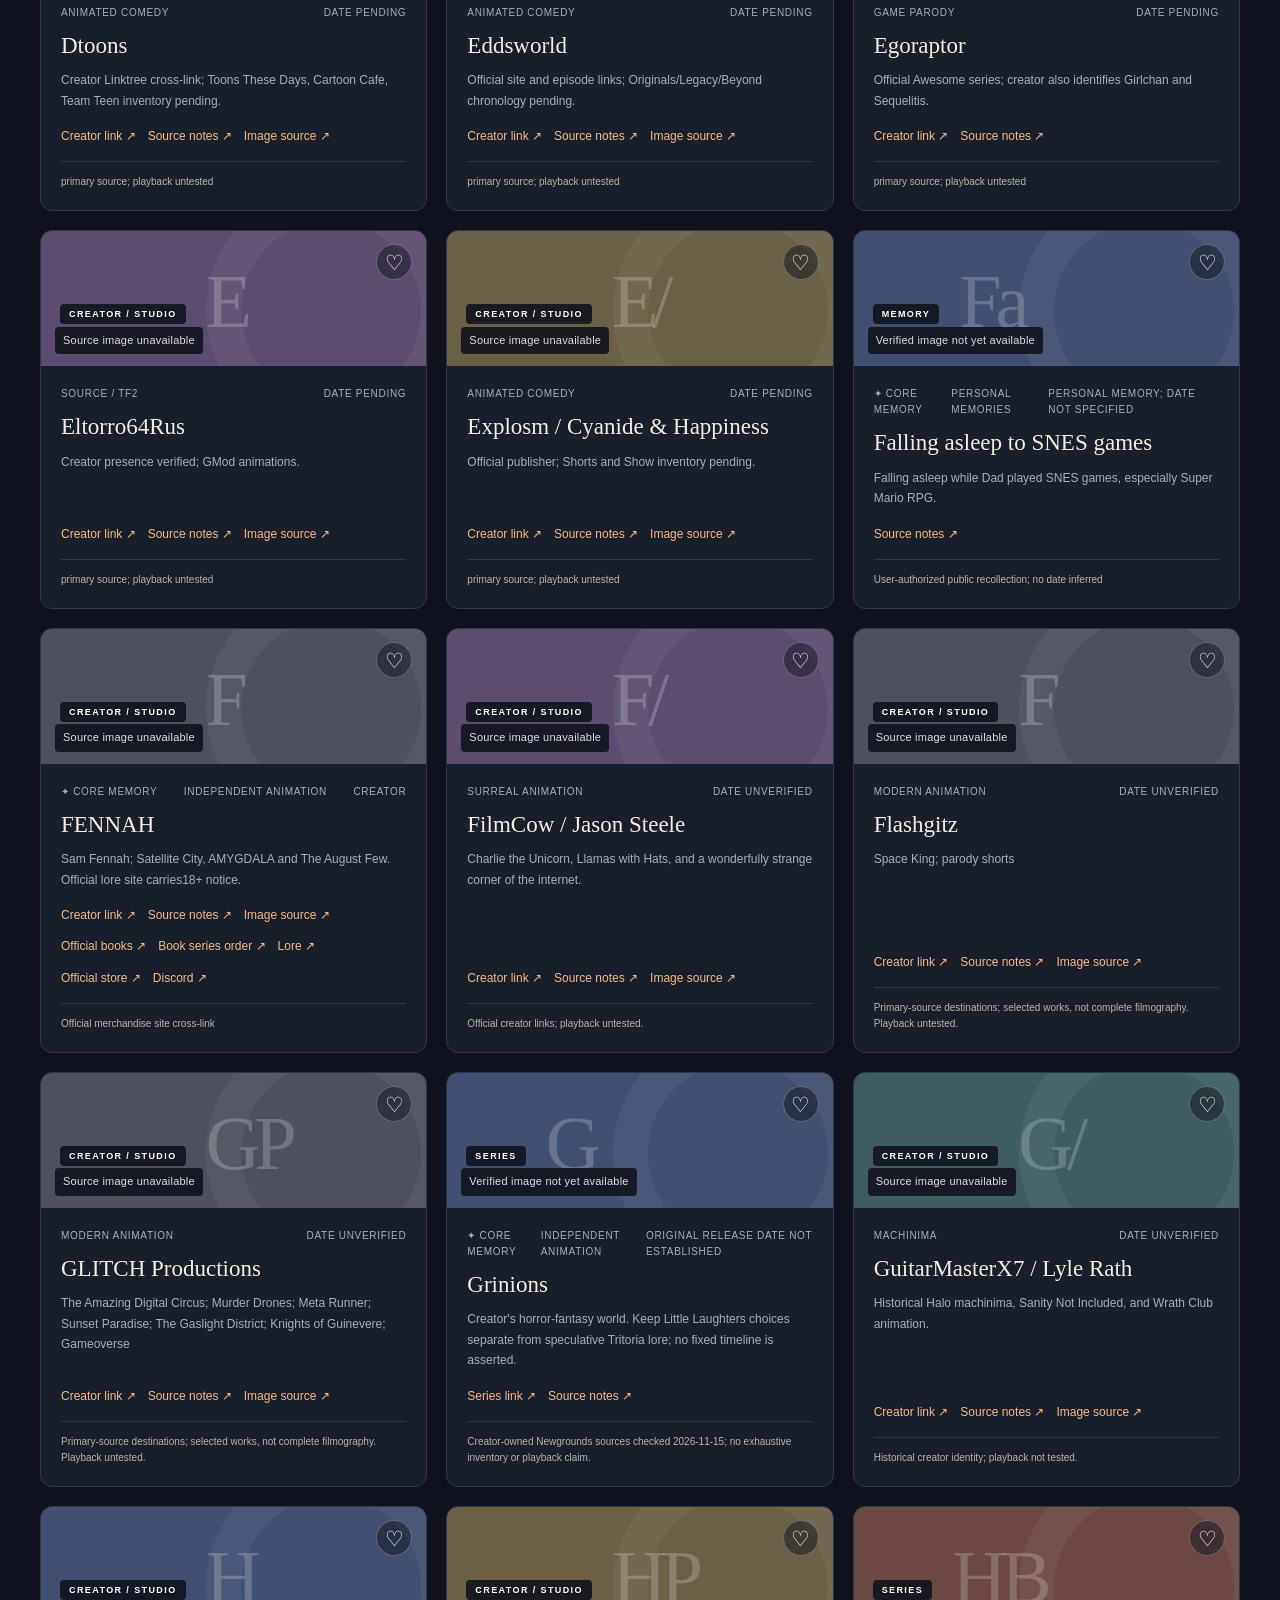
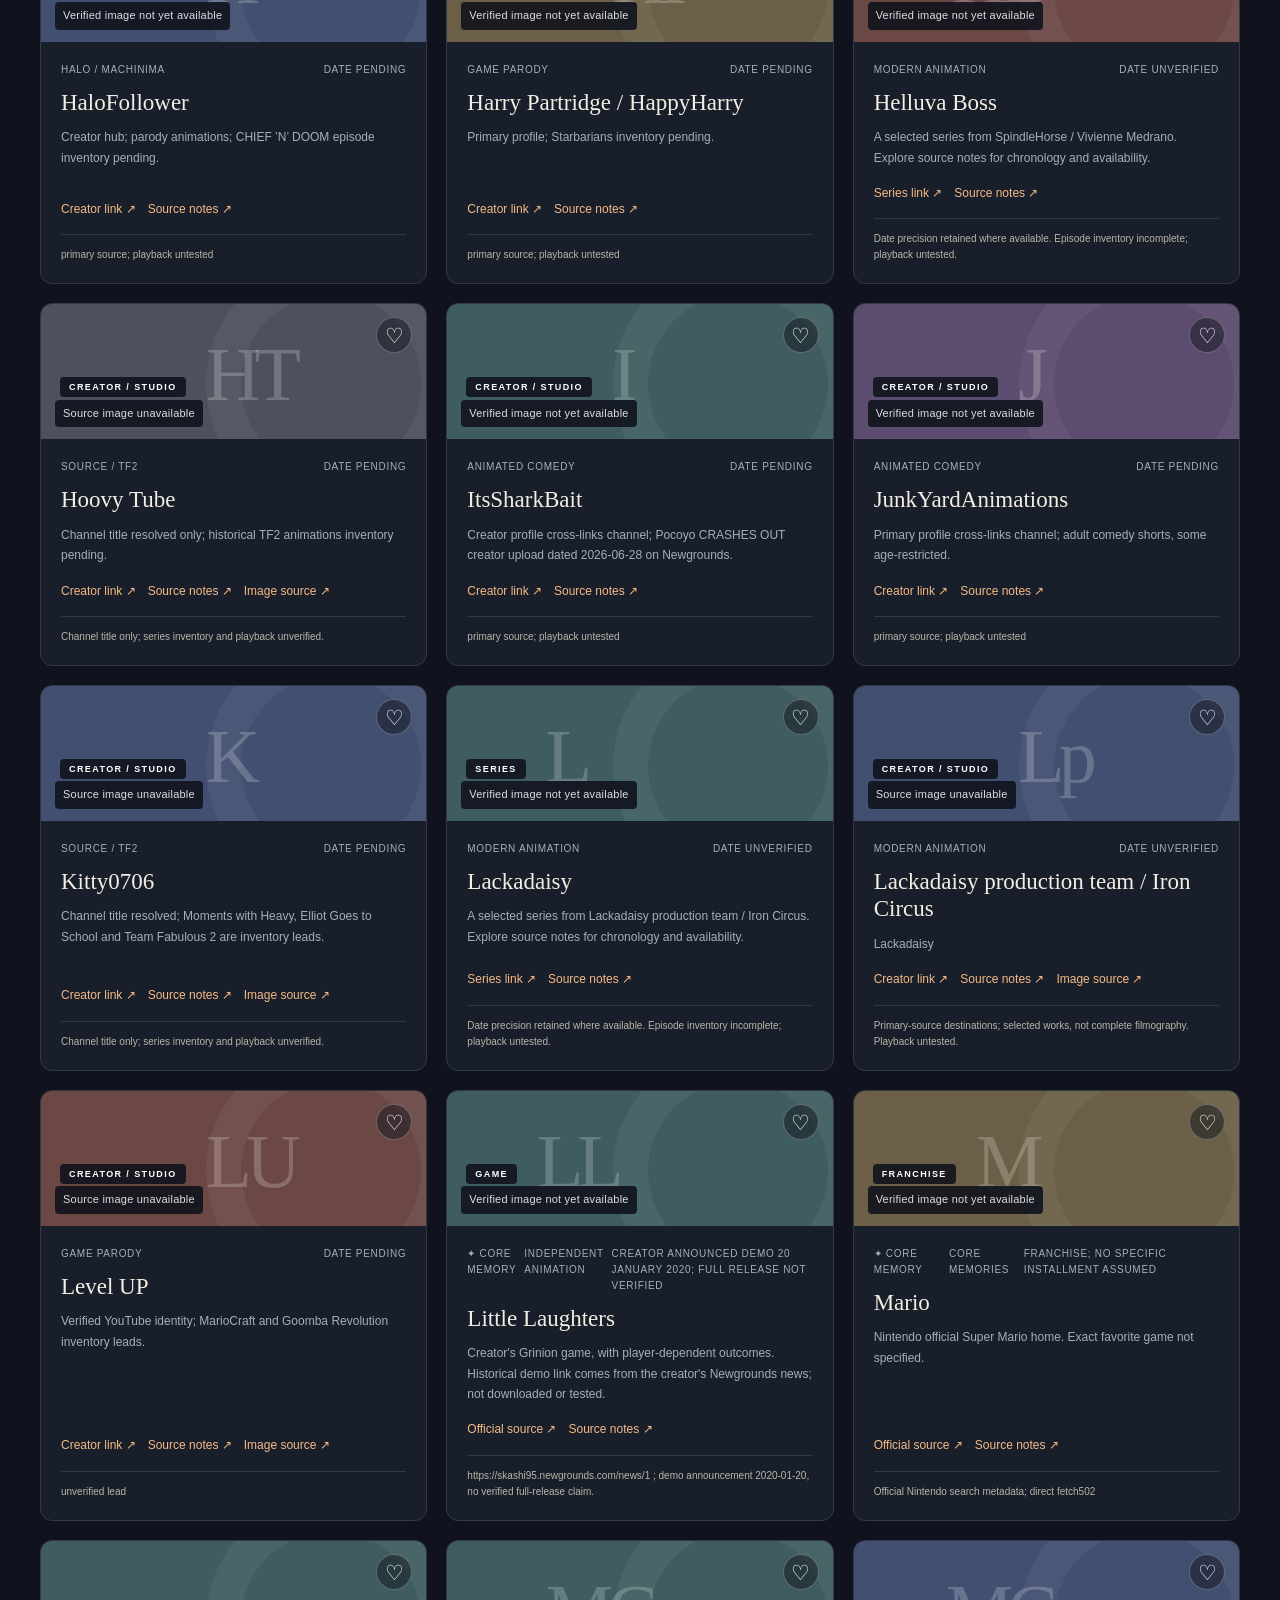
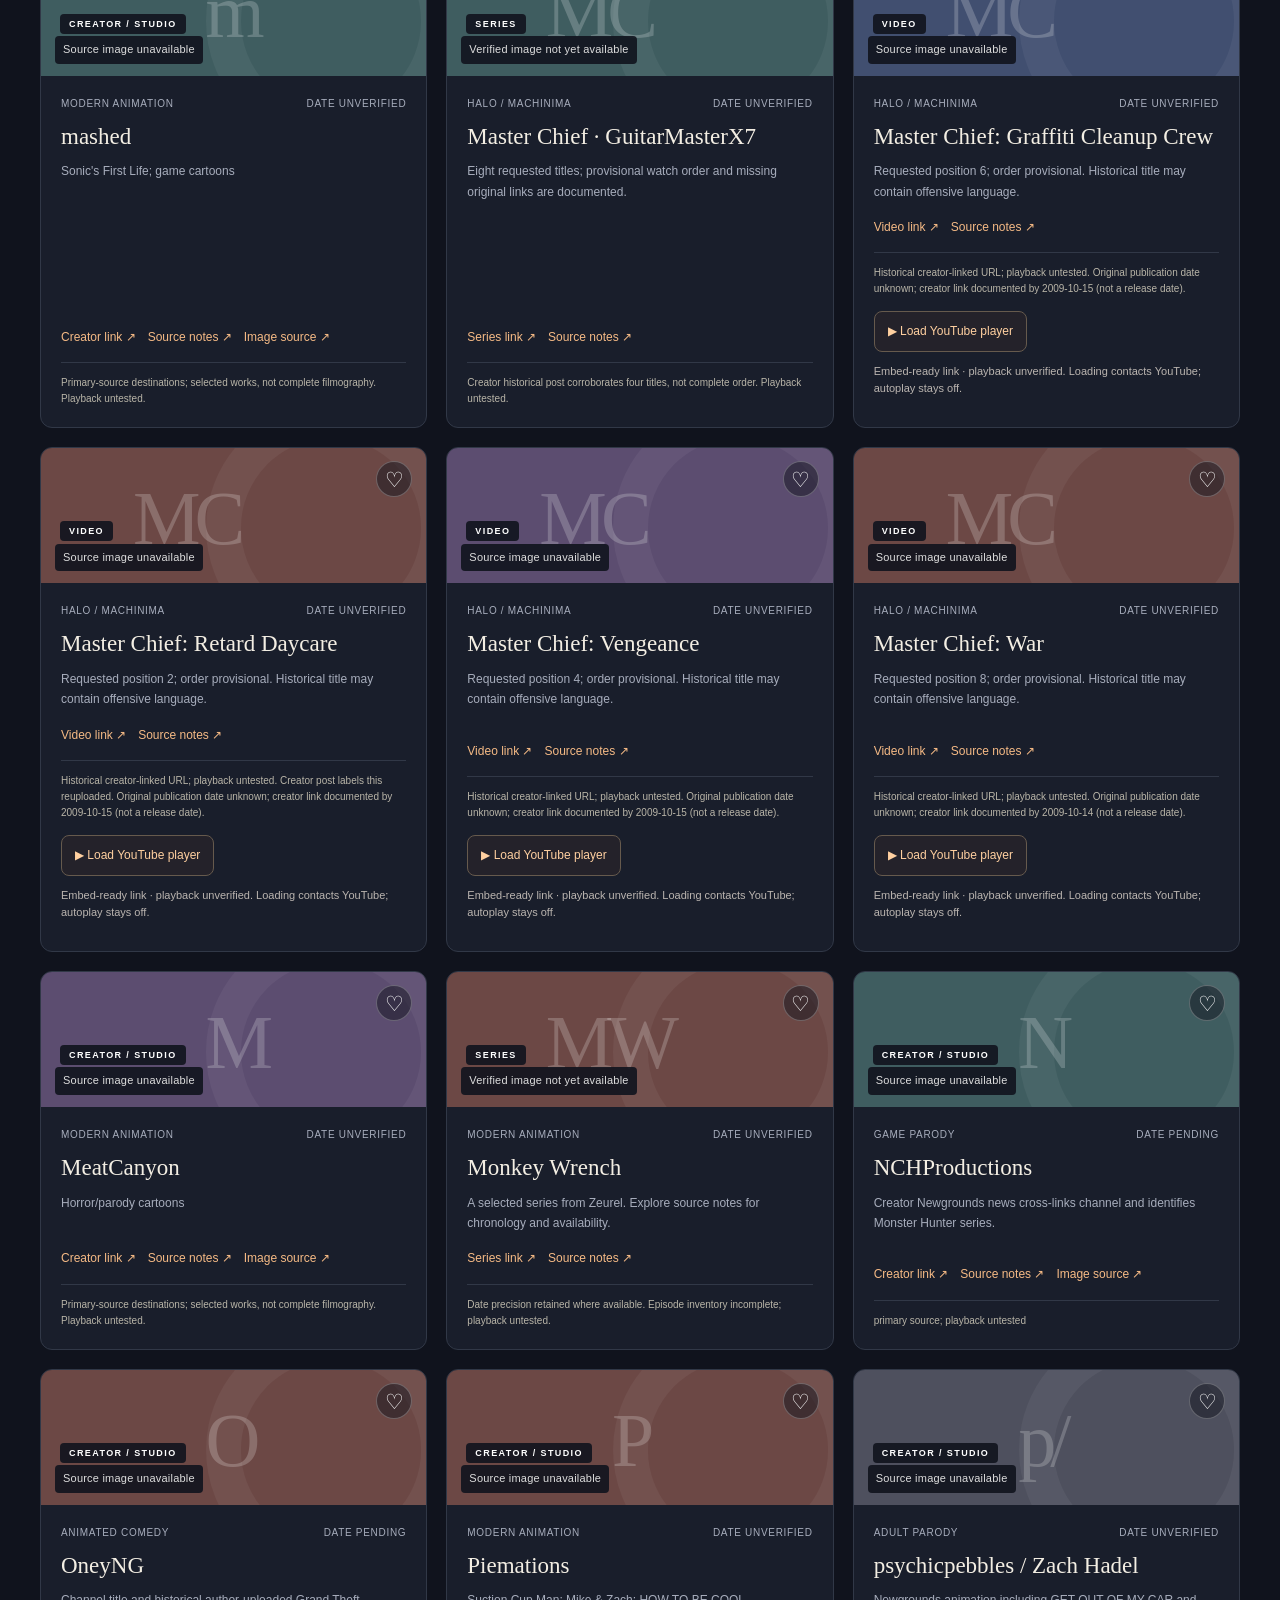
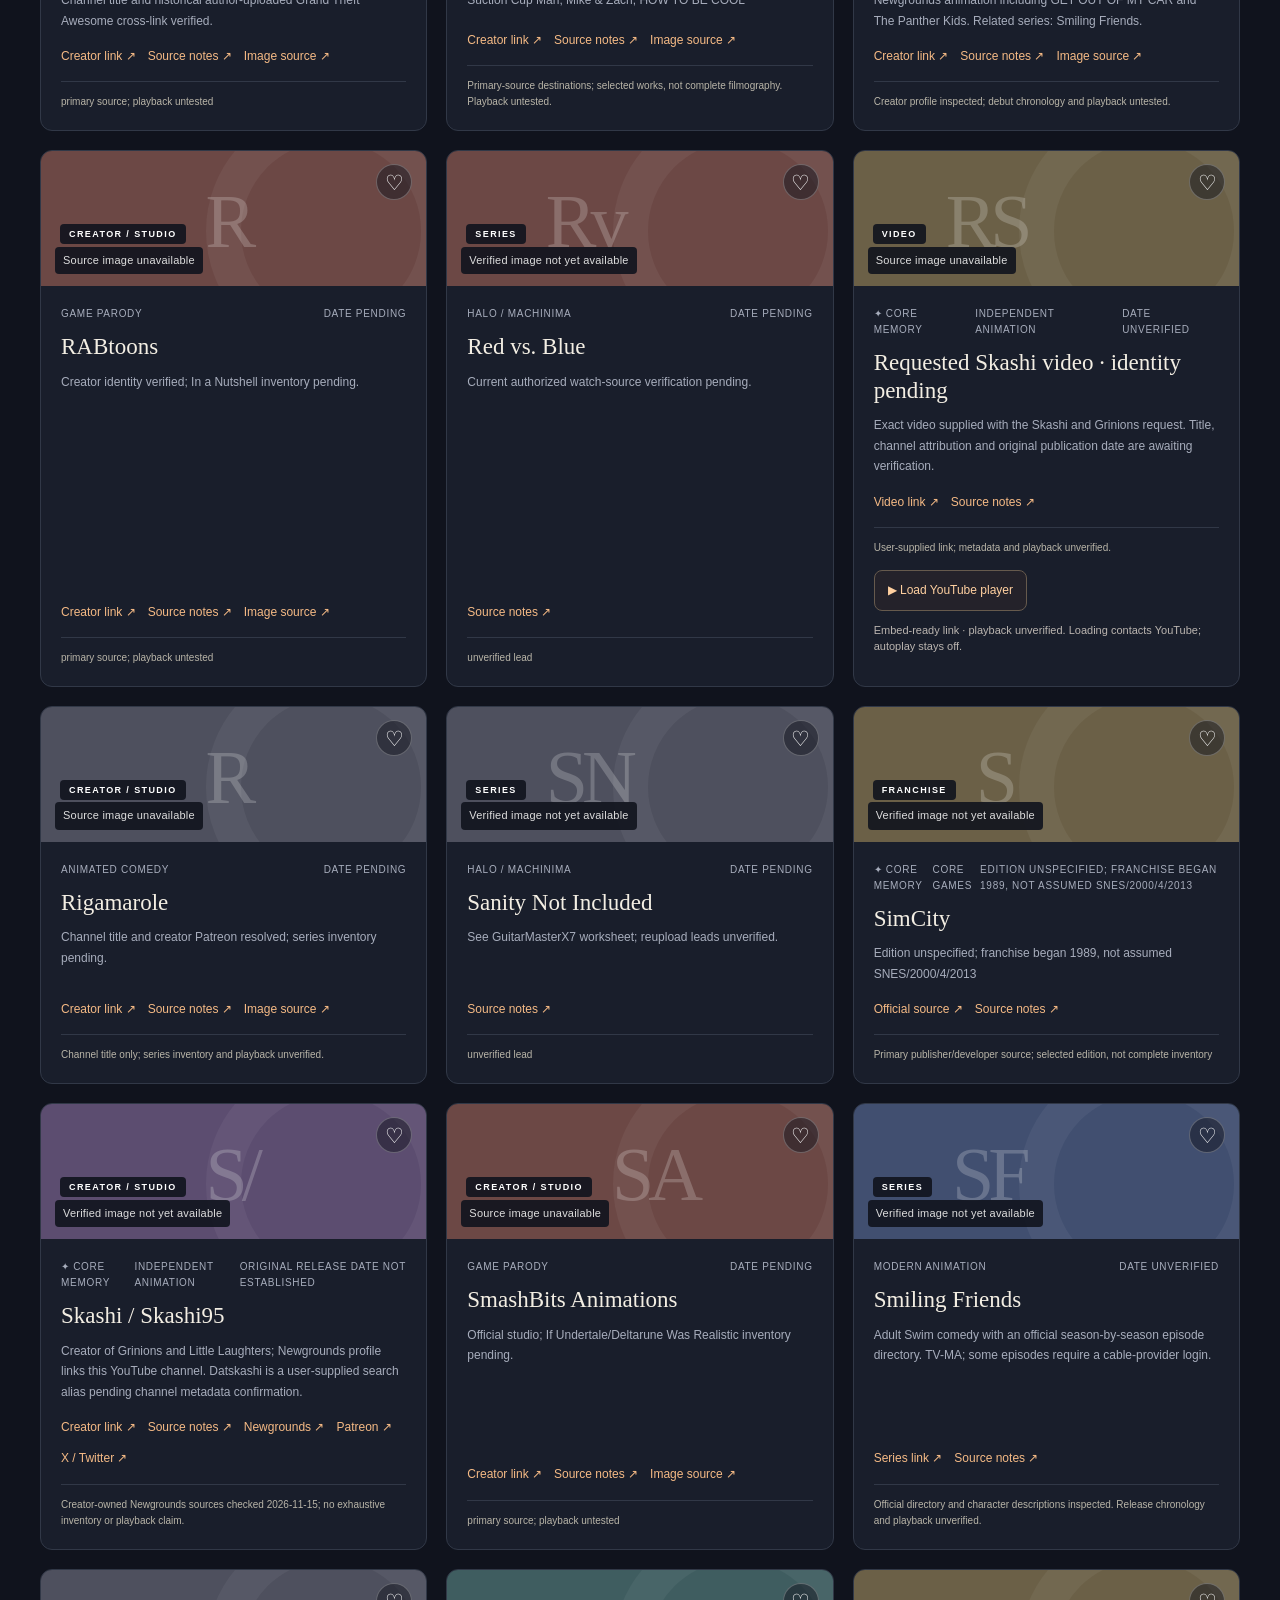
==== commit 239d4440: "Add music-track filter with a versioned media interface" ====
--- a/docs/index.html
+++ b/docs/index.html
@@ -1,6 +1,6 @@
 <!doctype html>
-<html lang="en"><head><meta charset="utf-8"><meta name="viewport" content="width=device-width, initial-scale=1"><meta name="theme-color" content="#141724"><meta name="description" content="A lovingly organized archive of internet creators, series, and the videos that stayed with us."><title>Memories · The internet we grew up with</title><link rel="stylesheet" href="styles.css?v=media-1"><script src="app.js?v=core-2" defer></script></head>
+<html lang="en"><head><meta charset="utf-8"><meta name="viewport" content="width=device-width, initial-scale=1"><meta name="theme-color" content="#141724"><meta name="description" content="A lovingly organized archive of internet creators, series, and the videos that stayed with us."><title>Memories · The internet we grew up with</title><link rel="stylesheet" href="styles.css?v=media-1"><script src="app.js?v=music-3" defer></script></head>
 <body><a class="skip" href="#collection">Skip to collection</a><header><a class="brand" href="#" aria-label="Memories home"><span class="brand-icon">M</span>memories<span class="brand-dot">.</span></a><nav aria-label="Main navigation"><a href="#collection">The collection</a><a href="https://github.com/Herbertofury/memories/wiki">Field notes ↗</a><a href="https://github.com/Herbertofury/memories">GitHub ↗</a></nav></header>
 <main><section class="hero"><div><p class="eyebrow">AN INTERNET TIME CAPSULE <span>●</span></p><h1>Some things<br>stay with <em>you.</em></h1><p class="intro">Late-night machinima. Impossible cartoons. The creators and series that made the internet feel like home.</p><a class="explore" href="#collection">Open the collection <span>↗</span></a></div><div class="tape" aria-hidden="true"><div class="tape-label"><span>THE GOOD INTERNET</span><b>VOL. 001</b><i>press play on a memory</i></div><div class="reels"><span>✳</span><div></div><span>✳</span></div><small>NOT LOST. JUST WAITING TO BE FOUND.</small></div></section>
-<section class="collection" id="collection"><div class="section-heading"><div><p class="eyebrow">YOUR PERSONAL REWIND</p><h2>The collection</h2></div><p id="total" class="muted">Loading the archive…</p></div><div class="tabs" role="group" aria-label="Collection view"><button data-view="all" aria-pressed="true">Everything</button><button data-view="creator" aria-pressed="false">Creators & studios</button><button data-view="series" aria-pressed="false">Series</button><button data-view="worlds" aria-pressed="false">Worlds & games</button><button data-view="video" aria-pressed="false">Videos</button><button data-view="core" aria-pressed="false">✦ Core memories</button><button data-view="favorites" aria-pressed="false">♥ Your favorites <span id="fav-count">0</span></button></div><div class="filters"><label class="search"><span>⌕</span><input id="search" type="search" placeholder="Find a creator, series, video, or character…" aria-label="Search collection"></label><label>Category<select id="category"><option value="all">All categories</option></select></label><label>Sort by<select id="sort"><option value="oldest">Original date · oldest</option><option value="newest">Original date · newest</option><option value="name">A → Z</option></select></label></div><p class="storage-note" id="storage-note">Favorites are saved only in this browser. No account or cross-device sync. Source images load from their hosts; YouTube players load only when you choose.</p><div class="utility"><button id="export" class="text-button">Export favorites ↓</button><label class="text-button import-label">Import favorites ↑<input id="import" type="file" accept="application/json,.json" hidden></label></div><p id="status" role="status" aria-live="polite"></p><div id="grid" class="grid" aria-live="polite"></div><div id="empty" class="empty" hidden><h3>No memories here yet.</h3><p>Try another search or favorite something worth coming back to.</p><button id="reset">Reset filters</button></div><noscript>This collection needs JavaScript for sorting and favorites. <a href="https://github.com/Herbertofury/memories/wiki">Browse the complete wiki instead.</a></noscript></section>
+<section class="collection" id="collection"><div class="section-heading"><div><p class="eyebrow">YOUR PERSONAL REWIND</p><h2>The collection</h2></div><p id="total" class="muted">Loading the archive…</p></div><div class="tabs" role="group" aria-label="Collection view"><button data-view="all" aria-pressed="true">Everything</button><button data-view="creator" aria-pressed="false">Creators & studios</button><button data-view="series" aria-pressed="false">Series</button><button data-view="worlds" aria-pressed="false">Worlds & games</button><button data-view="video" aria-pressed="false">Videos</button><button data-view="audio" aria-pressed="false">Music tracks</button><button data-view="core" aria-pressed="false">✦ Core memories</button><button data-view="favorites" aria-pressed="false">♥ Your favorites <span id="fav-count">0</span></button></div><div class="filters"><label class="search"><span>⌕</span><input id="search" type="search" placeholder="Find a creator, series, video, or character…" aria-label="Search collection"></label><label>Category<select id="category"><option value="all">All categories</option></select></label><label>Sort by<select id="sort"><option value="oldest">Original date · oldest</option><option value="newest">Original date · newest</option><option value="name">A → Z</option></select></label></div><p class="storage-note" id="storage-note">Favorites are saved only in this browser. No account or cross-device sync. Source images load from their hosts; YouTube players load only when you choose.</p><div class="utility"><button id="export" class="text-button">Export favorites ↓</button><label class="text-button import-label">Import favorites ↑<input id="import" type="file" accept="application/json,.json" hidden></label></div><p id="status" role="status" aria-live="polite"></p><div id="grid" class="grid" aria-live="polite"></div><div id="empty" class="empty" hidden><h3>No memories here yet.</h3><p>Try another search or favorite something worth coming back to.</p><button id="reset">Reset filters</button></div><noscript>This collection needs JavaScript for sorting and favorites. <a href="https://github.com/Herbertofury/memories/wiki">Browse the complete wiki instead.</a></noscript></section>
 <section class="footnote"><span>✦</span><div><h3>A collection, not a claim of completeness.</h3><p>Original releases and later reuploads are different memories. Dates and links carry their source notes; an archived URL does not guarantee a playable video. Sorting uses original publication dates only, never later reuploads or documented-by dates. Unknown originals sort last. Character search uses documented annotations, not an exhaustive transcript index. Thumbnail availability is not playback proof. Click-to-load YouTube players keep autoplay off; blocked or restricted videos retain their direct links.</p></div></section></main><footer><a class="brand" href="#">memories.</a><p>Made for the things you don’t want to forget.</p><a href="https://github.com/Herbertofury/memories/wiki">Sources & archive notes ↗</a></footer></body></html>
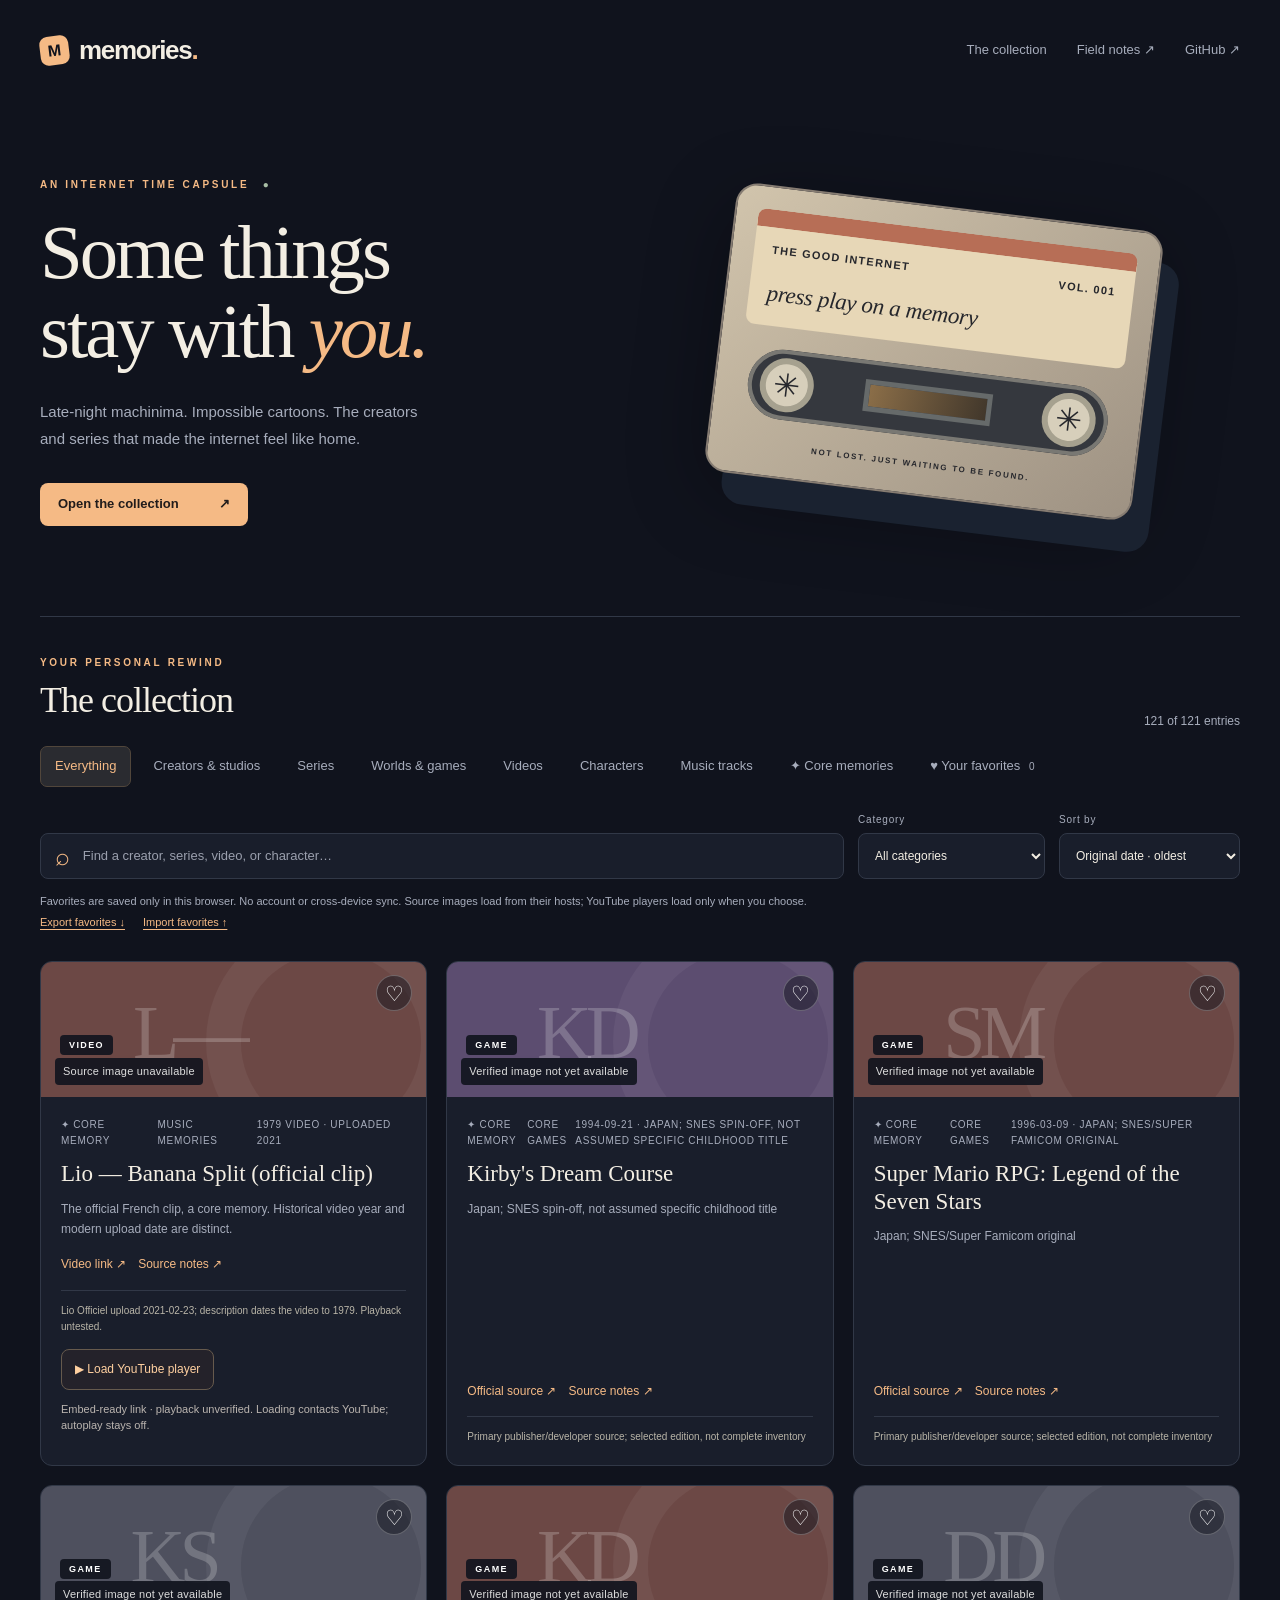
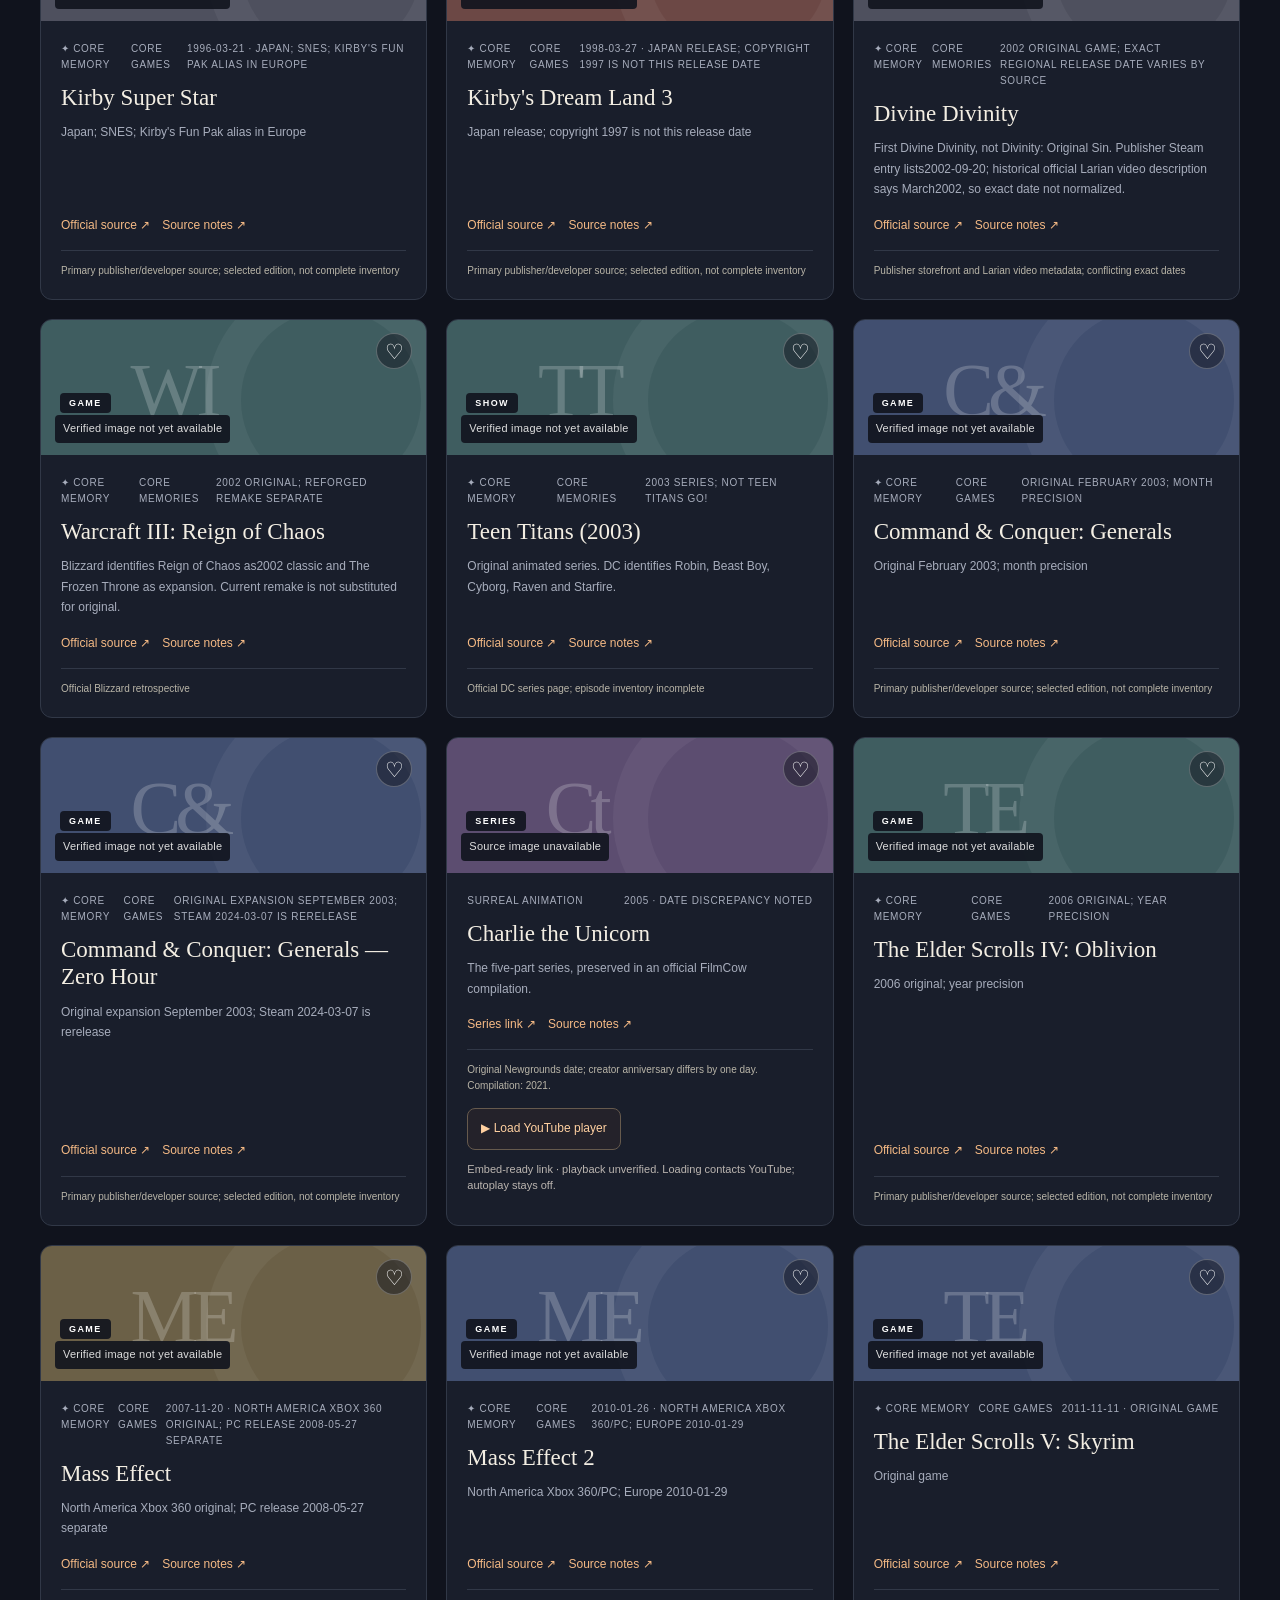
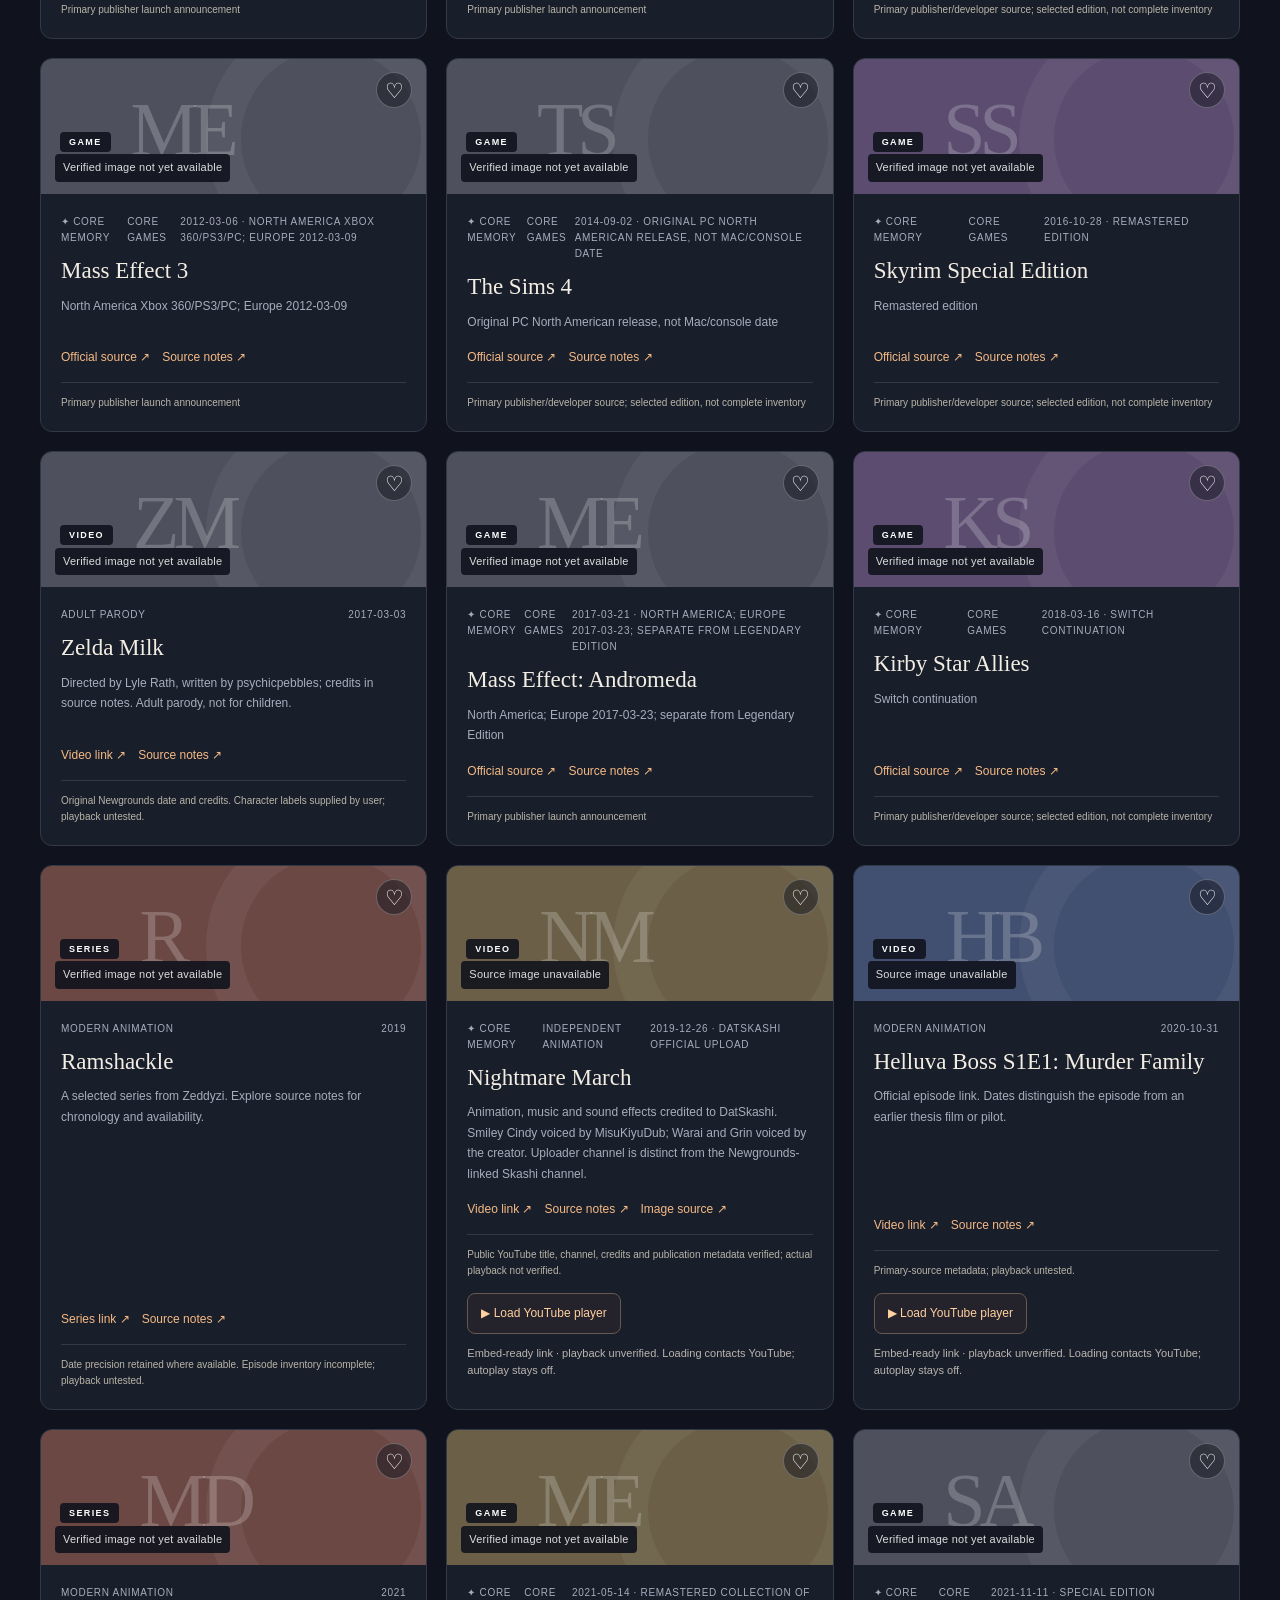
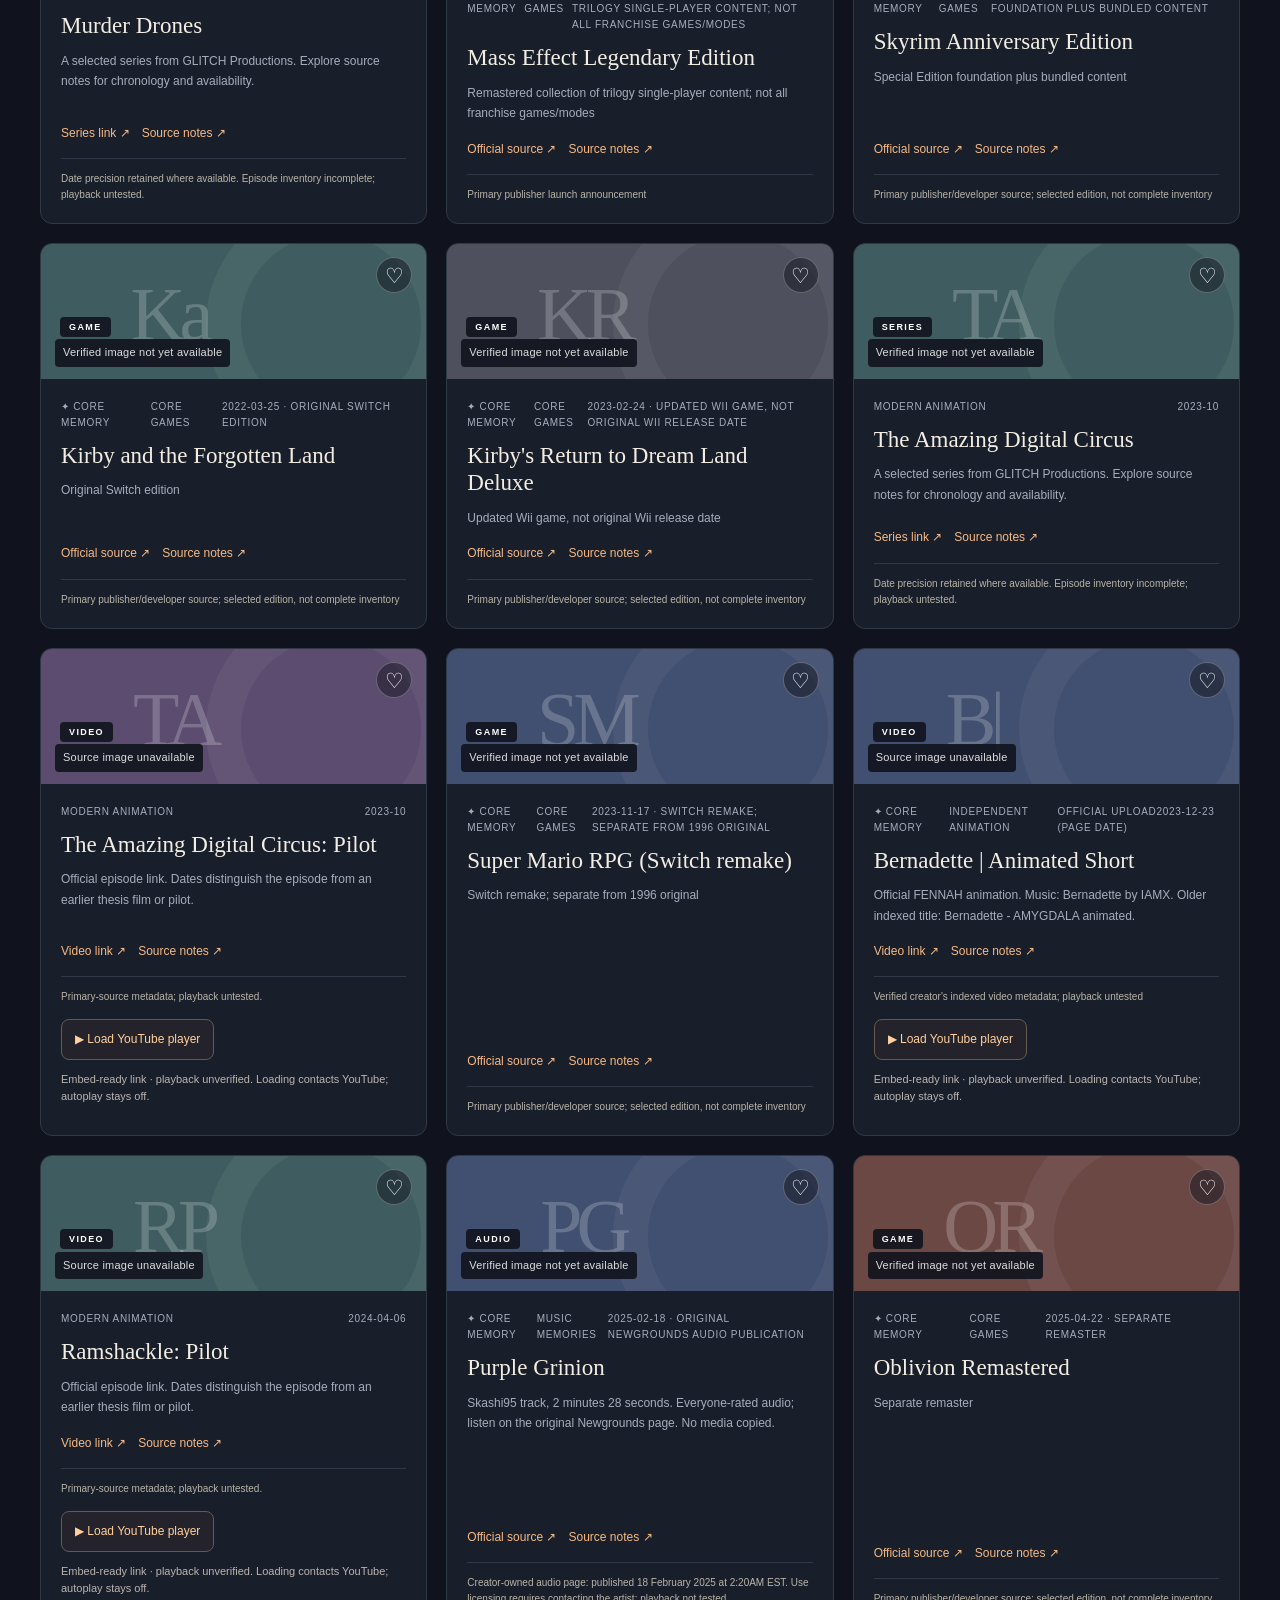
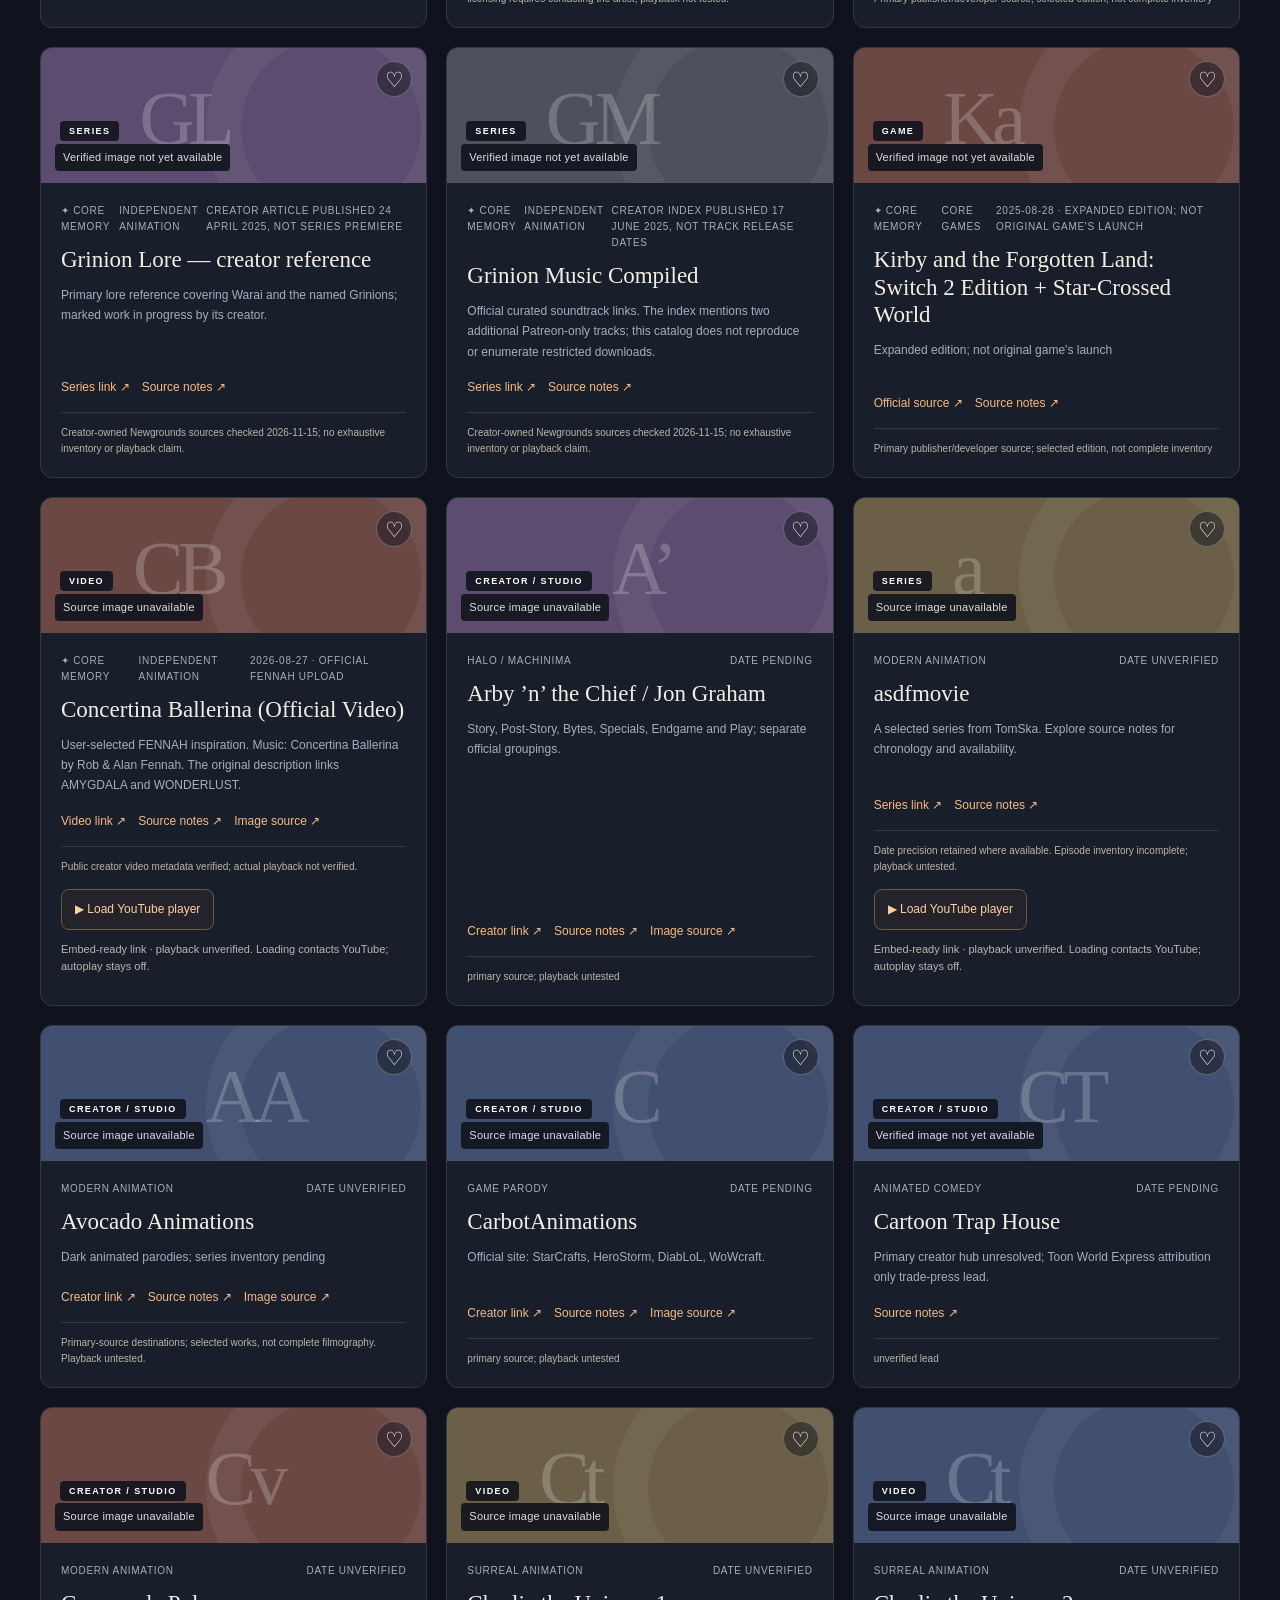
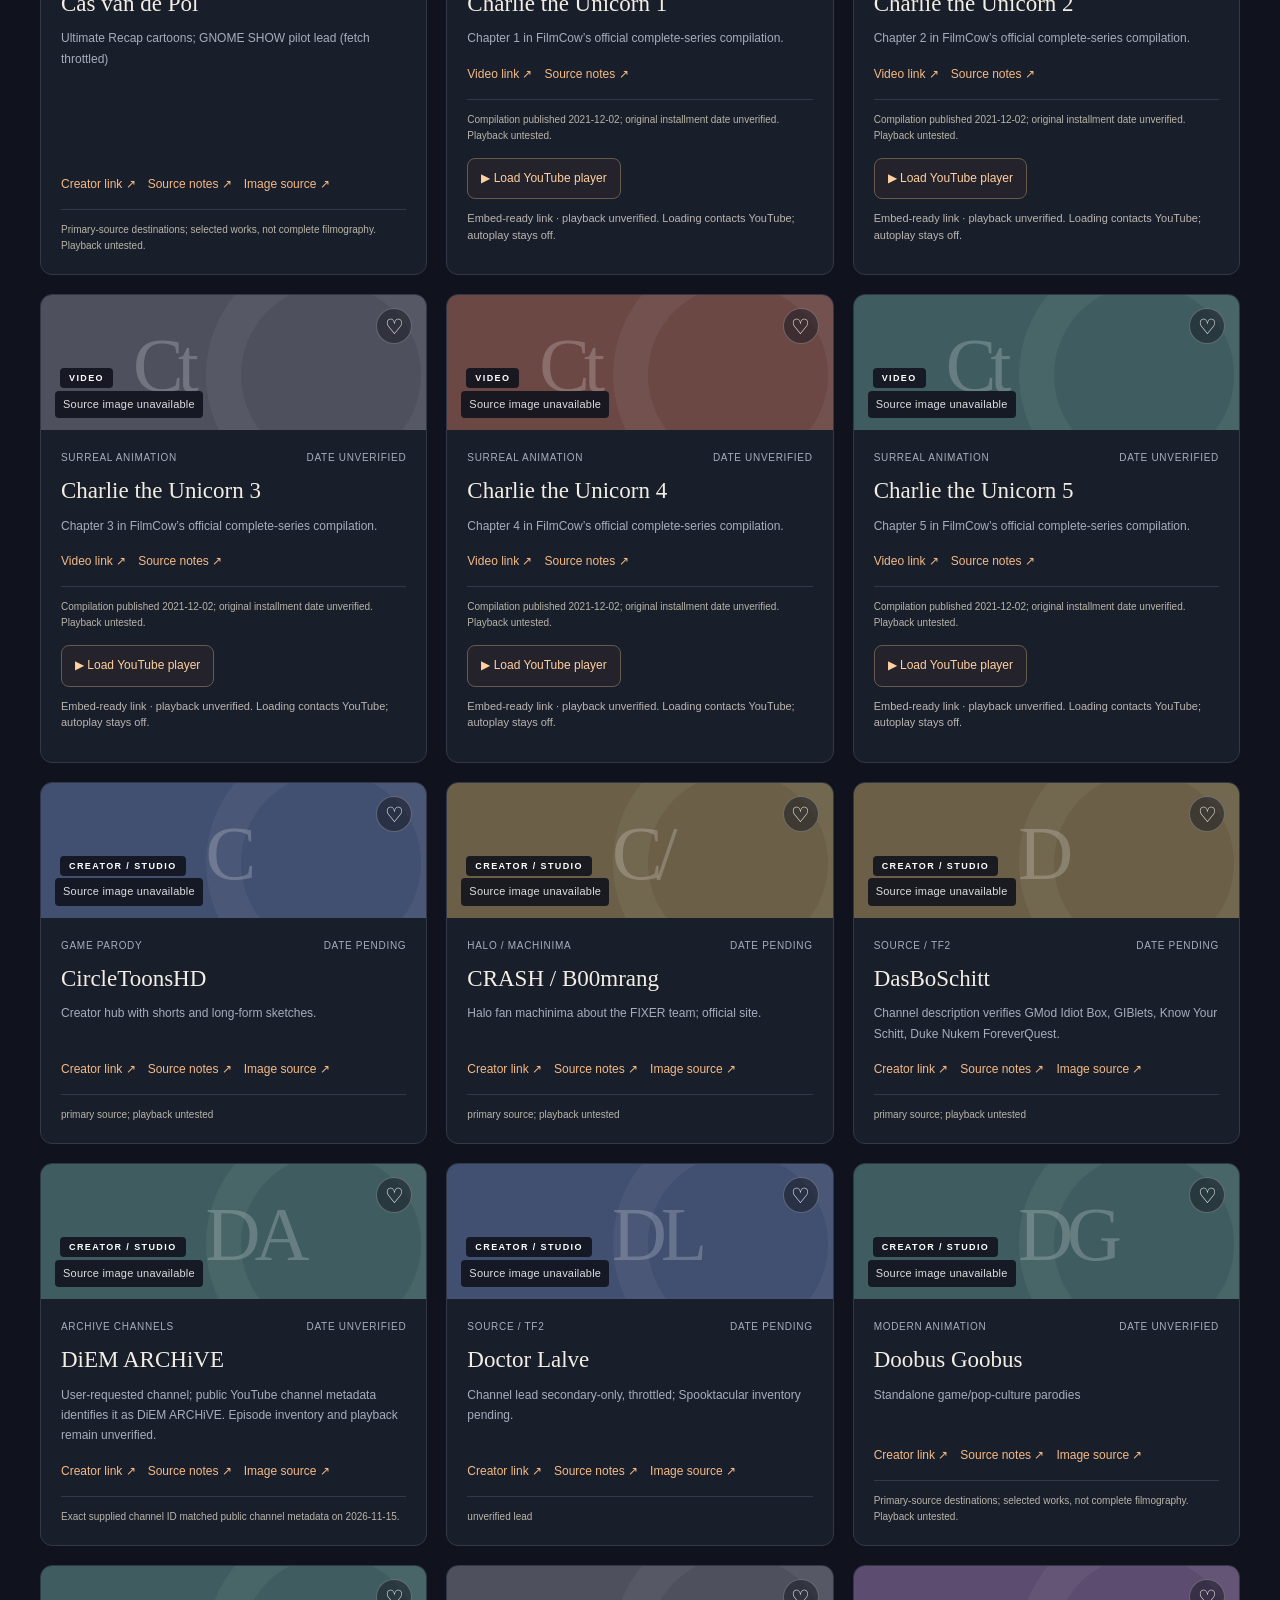
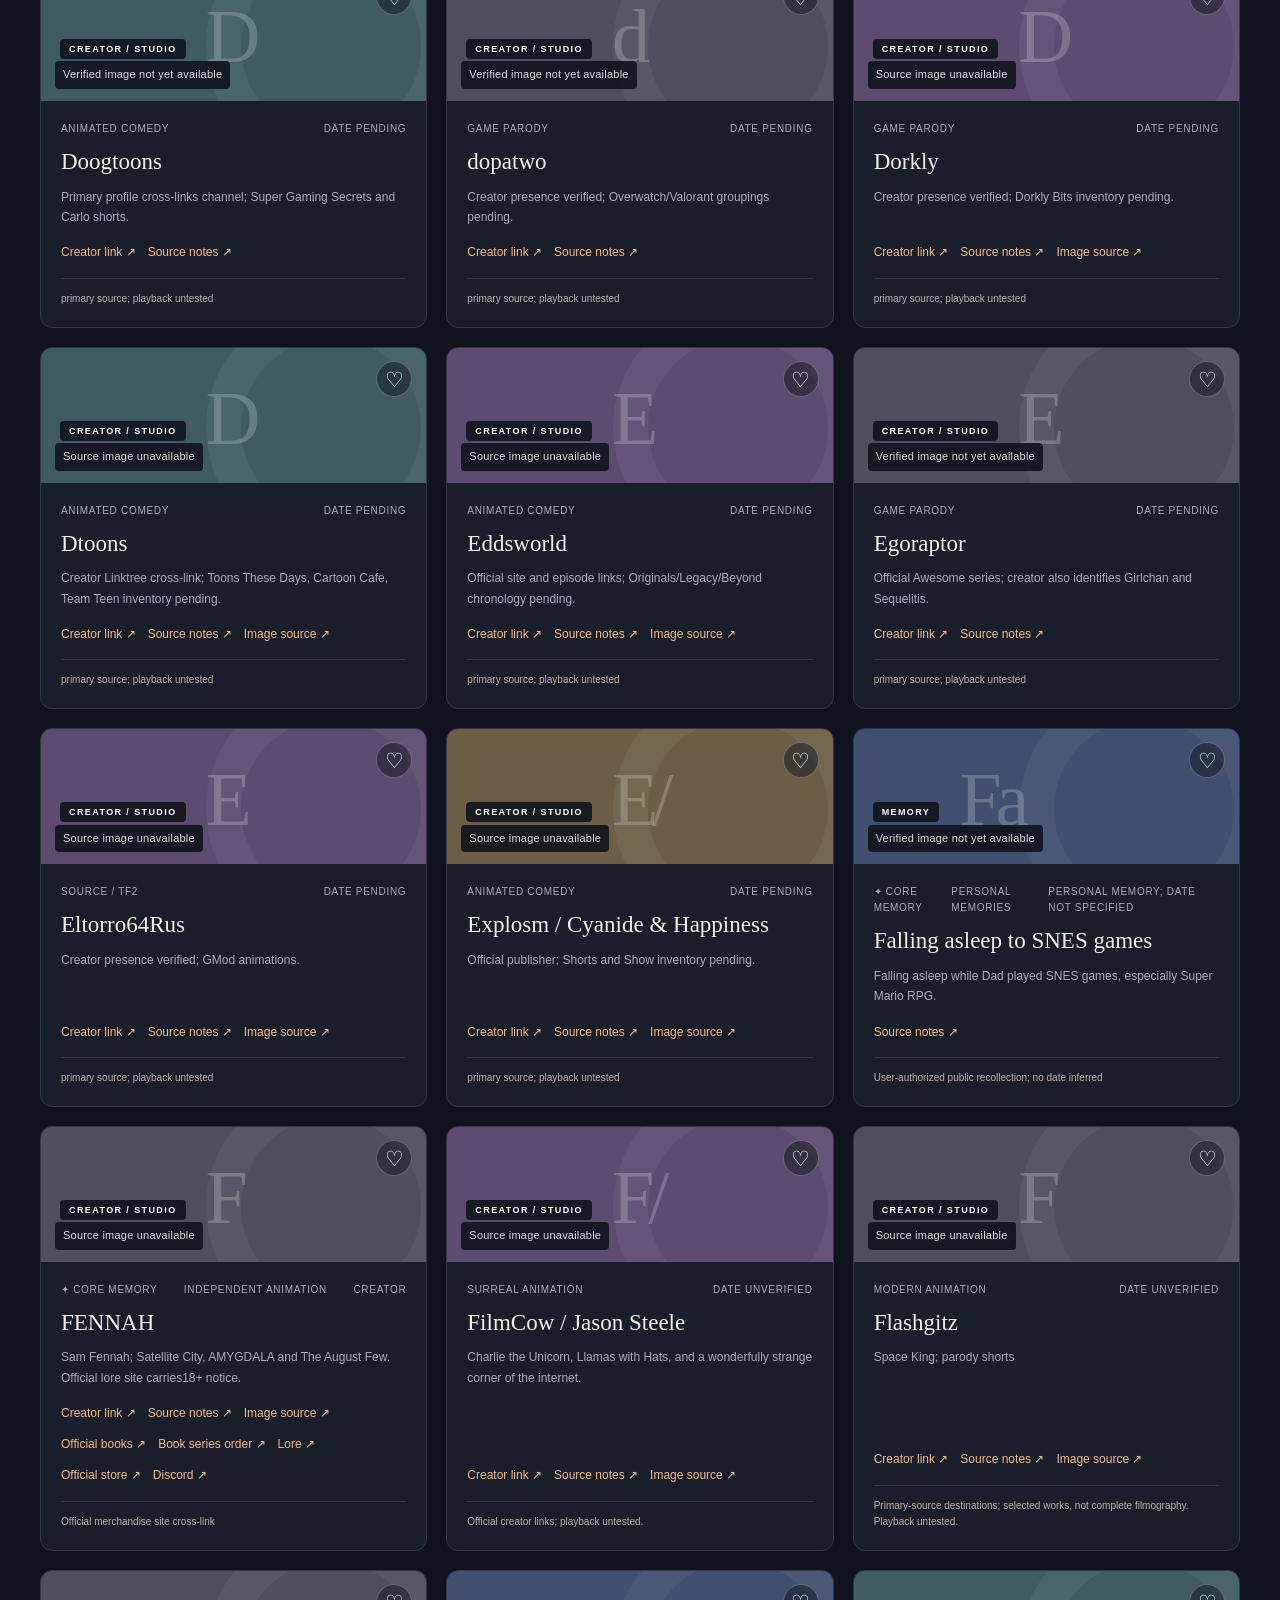
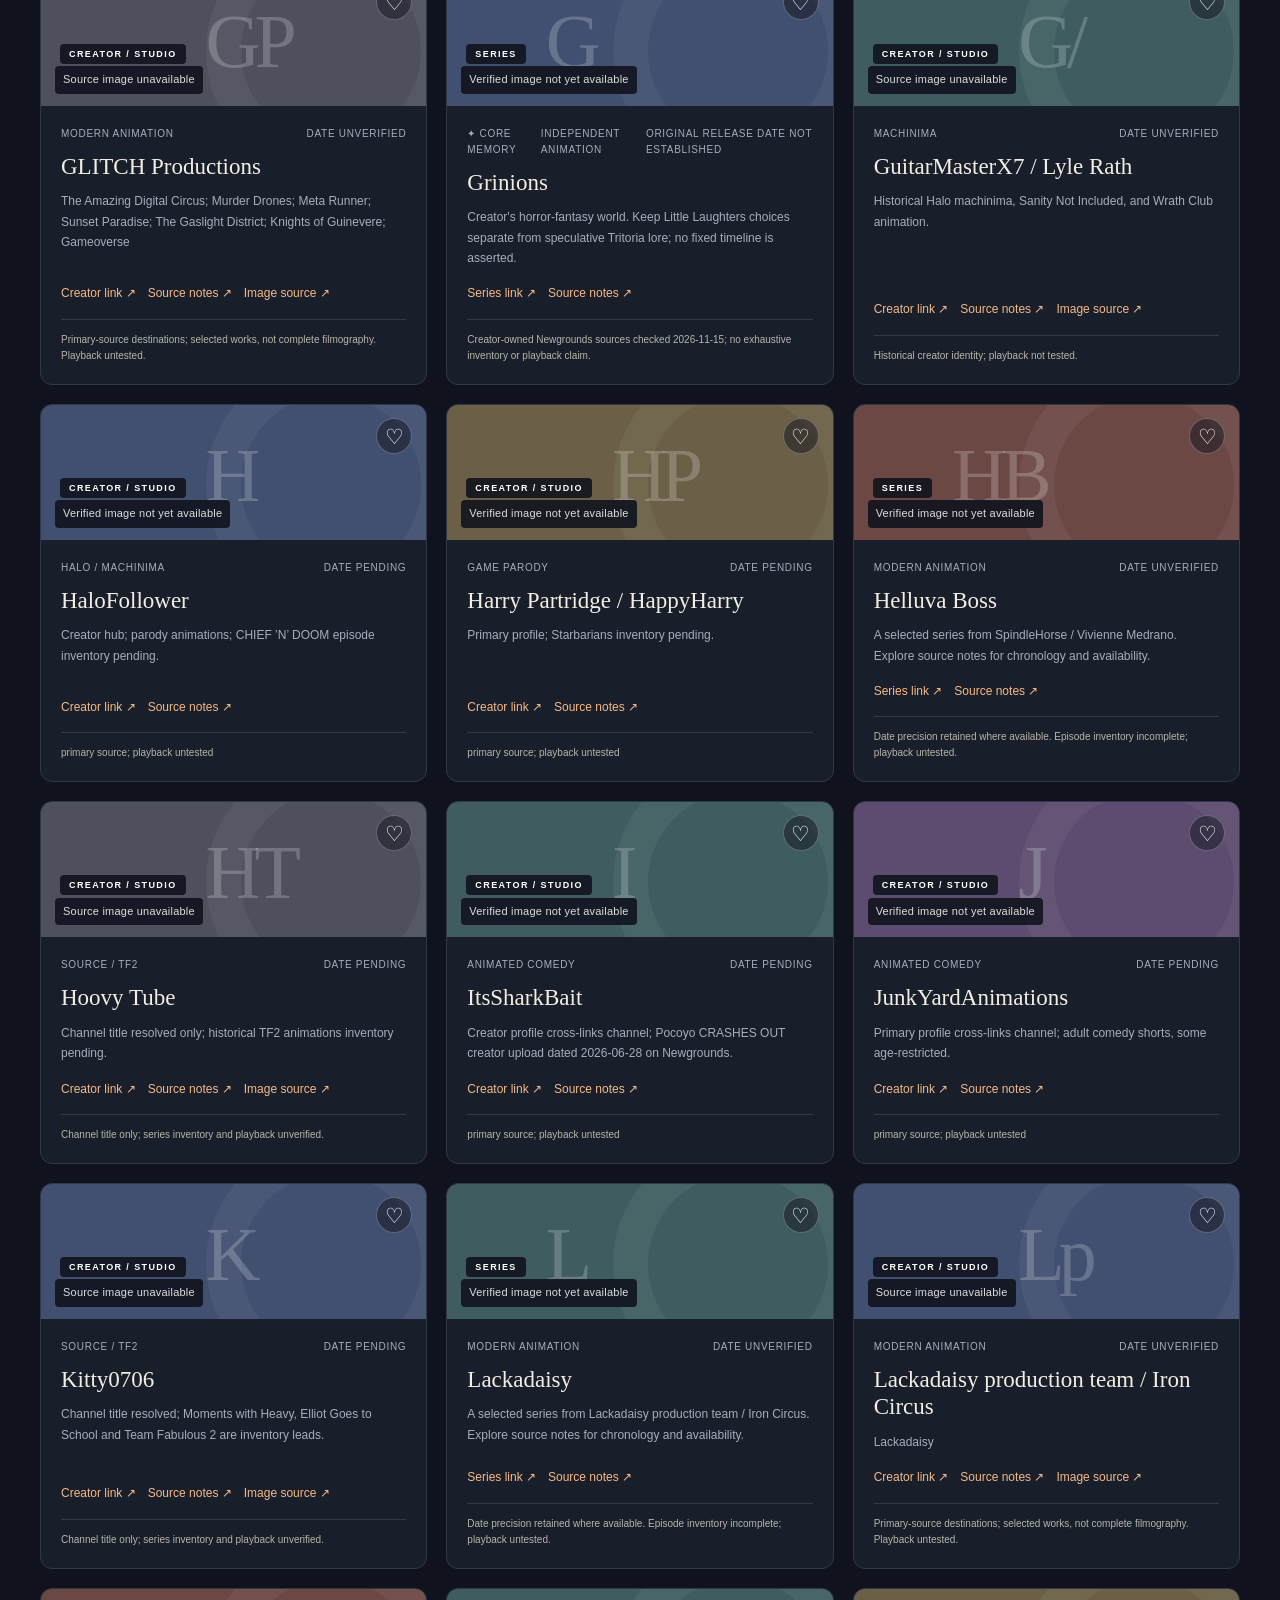
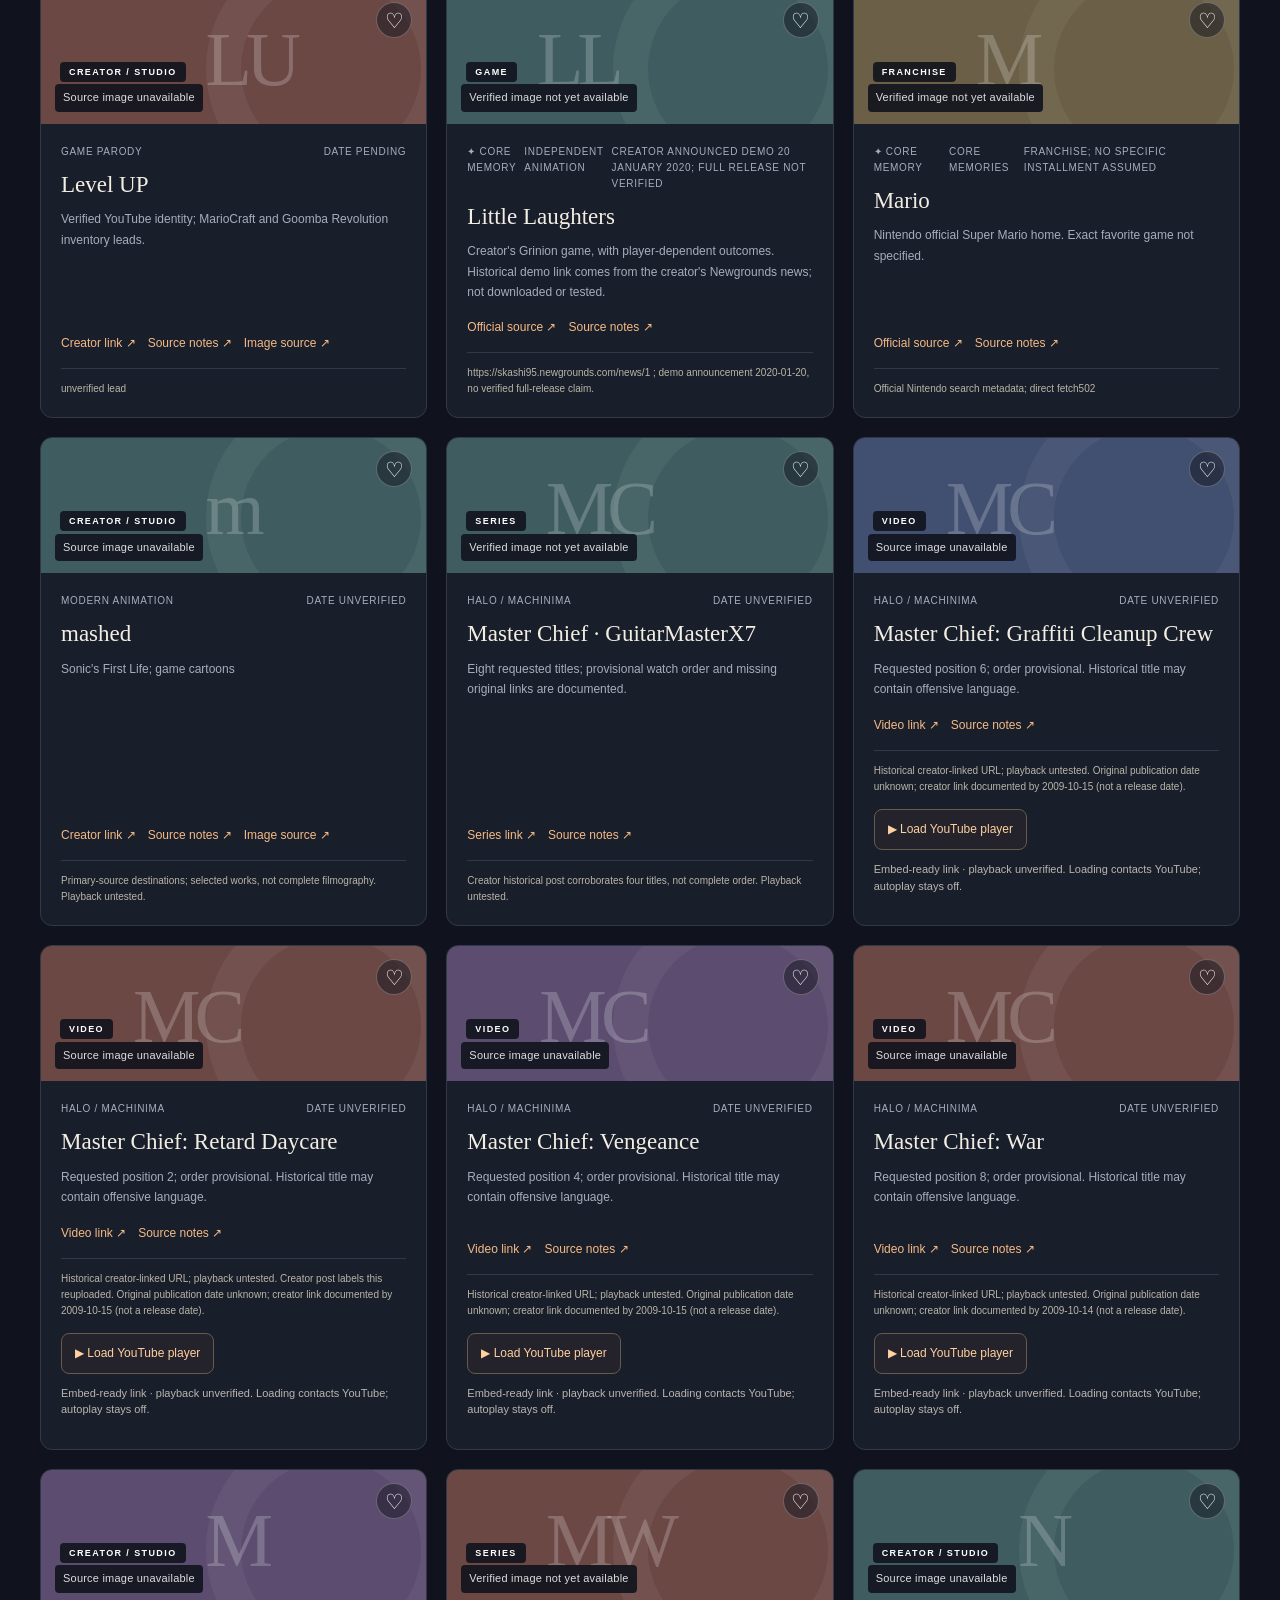
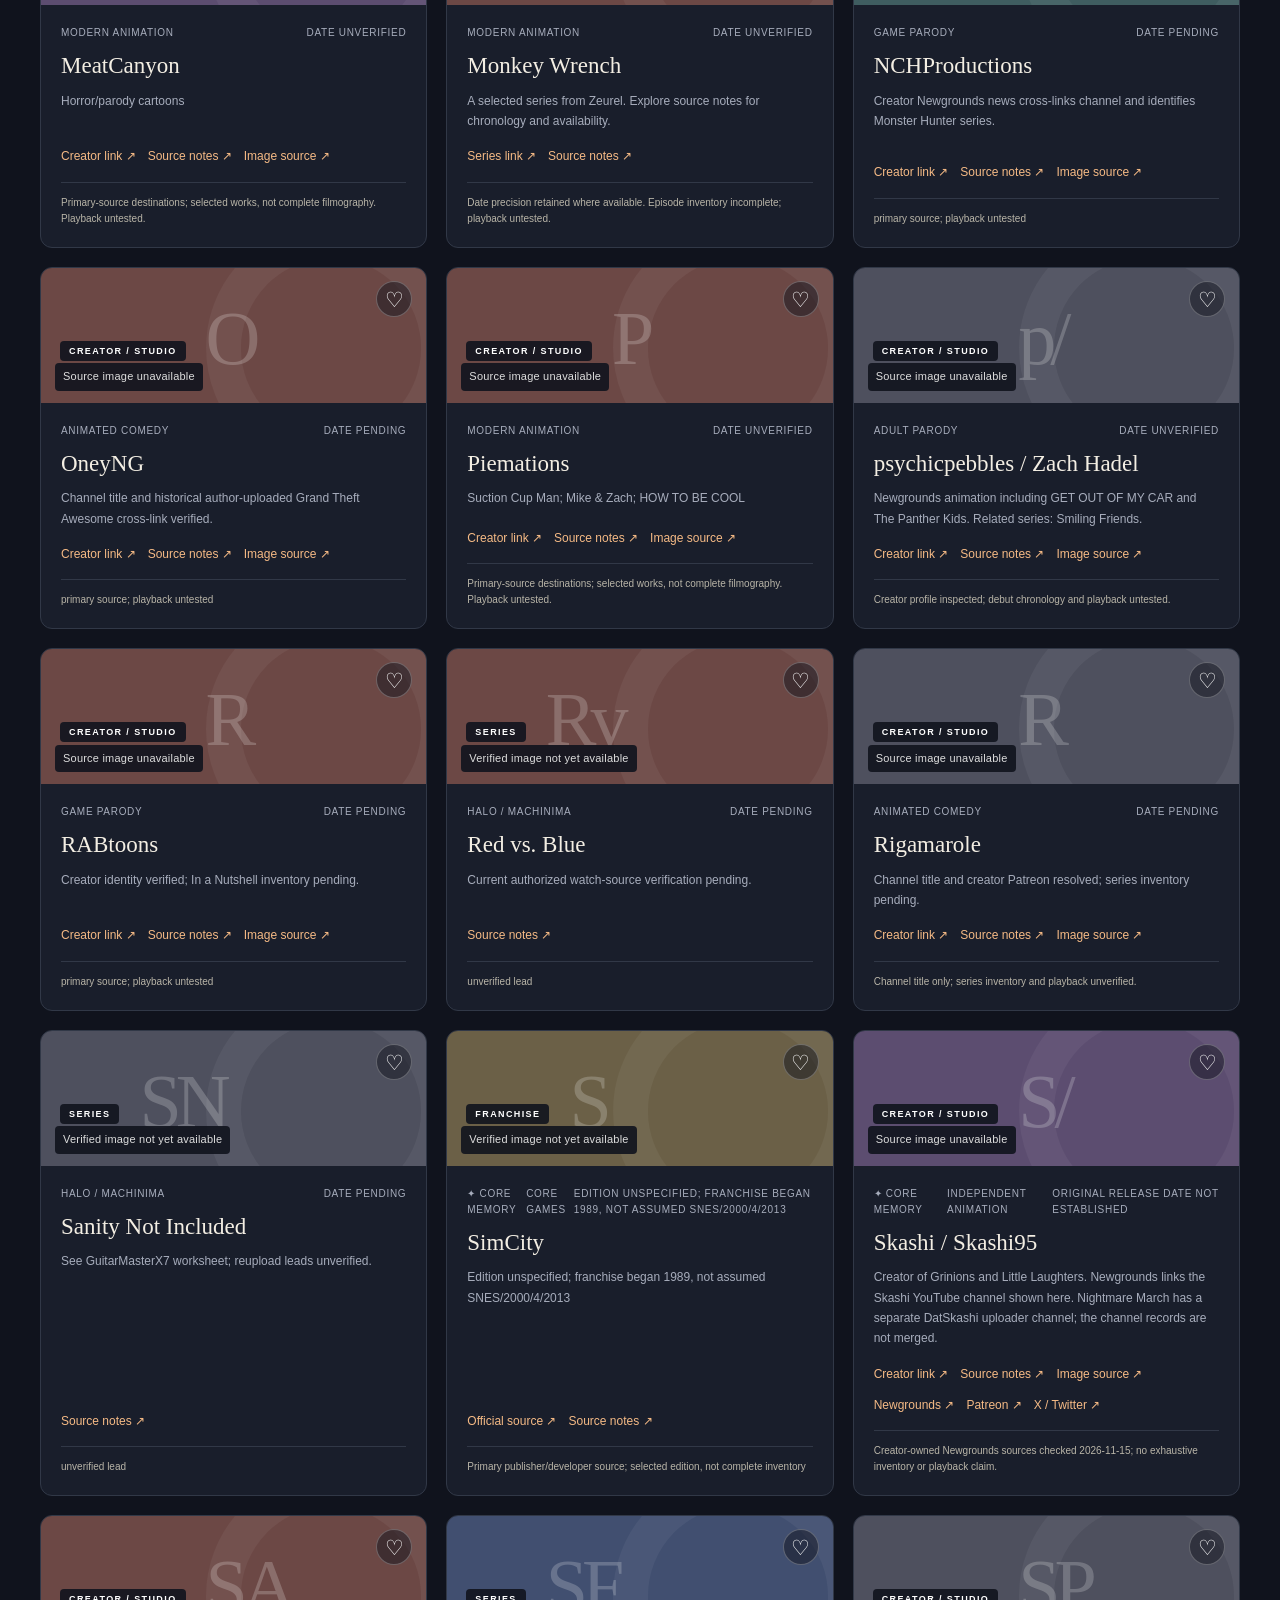
==== commit 3ac535df: "Add character browsing alongside local favorites" ====
--- a/docs/index.html
+++ b/docs/index.html
@@ -1,6 +1,6 @@
 <!doctype html>
-<html lang="en"><head><meta charset="utf-8"><meta name="viewport" content="width=device-width, initial-scale=1"><meta name="theme-color" content="#141724"><meta name="description" content="A lovingly organized archive of internet creators, series, and the videos that stayed with us."><title>Memories · The internet we grew up with</title><link rel="stylesheet" href="styles.css?v=media-1"><script src="app.js?v=music-3" defer></script></head>
+<html lang="en"><head><meta charset="utf-8"><meta name="viewport" content="width=device-width, initial-scale=1"><meta name="theme-color" content="#141724"><meta name="description" content="A lovingly organized archive of internet creators, series, and the videos that stayed with us."><title>Memories · The internet we grew up with</title><link rel="stylesheet" href="styles.css?v=media-1"><script src="app.js?v=characters-1" defer></script></head>
 <body><a class="skip" href="#collection">Skip to collection</a><header><a class="brand" href="#" aria-label="Memories home"><span class="brand-icon">M</span>memories<span class="brand-dot">.</span></a><nav aria-label="Main navigation"><a href="#collection">The collection</a><a href="https://github.com/Herbertofury/memories/wiki">Field notes ↗</a><a href="https://github.com/Herbertofury/memories">GitHub ↗</a></nav></header>
 <main><section class="hero"><div><p class="eyebrow">AN INTERNET TIME CAPSULE <span>●</span></p><h1>Some things<br>stay with <em>you.</em></h1><p class="intro">Late-night machinima. Impossible cartoons. The creators and series that made the internet feel like home.</p><a class="explore" href="#collection">Open the collection <span>↗</span></a></div><div class="tape" aria-hidden="true"><div class="tape-label"><span>THE GOOD INTERNET</span><b>VOL. 001</b><i>press play on a memory</i></div><div class="reels"><span>✳</span><div></div><span>✳</span></div><small>NOT LOST. JUST WAITING TO BE FOUND.</small></div></section>
-<section class="collection" id="collection"><div class="section-heading"><div><p class="eyebrow">YOUR PERSONAL REWIND</p><h2>The collection</h2></div><p id="total" class="muted">Loading the archive…</p></div><div class="tabs" role="group" aria-label="Collection view"><button data-view="all" aria-pressed="true">Everything</button><button data-view="creator" aria-pressed="false">Creators & studios</button><button data-view="series" aria-pressed="false">Series</button><button data-view="worlds" aria-pressed="false">Worlds & games</button><button data-view="video" aria-pressed="false">Videos</button><button data-view="audio" aria-pressed="false">Music tracks</button><button data-view="core" aria-pressed="false">✦ Core memories</button><button data-view="favorites" aria-pressed="false">♥ Your favorites <span id="fav-count">0</span></button></div><div class="filters"><label class="search"><span>⌕</span><input id="search" type="search" placeholder="Find a creator, series, video, or character…" aria-label="Search collection"></label><label>Category<select id="category"><option value="all">All categories</option></select></label><label>Sort by<select id="sort"><option value="oldest">Original date · oldest</option><option value="newest">Original date · newest</option><option value="name">A → Z</option></select></label></div><p class="storage-note" id="storage-note">Favorites are saved only in this browser. No account or cross-device sync. Source images load from their hosts; YouTube players load only when you choose.</p><div class="utility"><button id="export" class="text-button">Export favorites ↓</button><label class="text-button import-label">Import favorites ↑<input id="import" type="file" accept="application/json,.json" hidden></label></div><p id="status" role="status" aria-live="polite"></p><div id="grid" class="grid" aria-live="polite"></div><div id="empty" class="empty" hidden><h3>No memories here yet.</h3><p>Try another search or favorite something worth coming back to.</p><button id="reset">Reset filters</button></div><noscript>This collection needs JavaScript for sorting and favorites. <a href="https://github.com/Herbertofury/memories/wiki">Browse the complete wiki instead.</a></noscript></section>
+<section class="collection" id="collection"><div class="section-heading"><div><p class="eyebrow">YOUR PERSONAL REWIND</p><h2>The collection</h2></div><p id="total" class="muted">Loading the archive…</p></div><div class="tabs" role="group" aria-label="Collection view"><button data-view="all" aria-pressed="true">Everything</button><button data-view="creator" aria-pressed="false">Creators & studios</button><button data-view="series" aria-pressed="false">Series</button><button data-view="worlds" aria-pressed="false">Worlds & games</button><button data-view="video" aria-pressed="false">Videos</button><button data-view="character" aria-pressed="false">Characters</button><button data-view="audio" aria-pressed="false">Music tracks</button><button data-view="core" aria-pressed="false">✦ Core memories</button><button data-view="favorites" aria-pressed="false">♥ Your favorites <span id="fav-count">0</span></button></div><div class="filters"><label class="search"><span>⌕</span><input id="search" type="search" placeholder="Find a creator, series, video, or character…" aria-label="Search collection"></label><label>Category<select id="category"><option value="all">All categories</option></select></label><label>Sort by<select id="sort"><option value="oldest">Original date · oldest</option><option value="newest">Original date · newest</option><option value="name">A → Z</option></select></label></div><p class="storage-note" id="storage-note">Favorites are saved only in this browser. No account or cross-device sync. Source images load from their hosts; YouTube players load only when you choose.</p><div class="utility"><button id="export" class="text-button">Export favorites ↓</button><label class="text-button import-label">Import favorites ↑<input id="import" type="file" accept="application/json,.json" hidden></label></div><p id="status" role="status" aria-live="polite"></p><div id="grid" class="grid" aria-live="polite"></div><div id="empty" class="empty" hidden><h3>No memories here yet.</h3><p>Try another search or favorite something worth coming back to.</p><button id="reset">Reset filters</button></div><noscript>This collection needs JavaScript for sorting and favorites. <a href="https://github.com/Herbertofury/memories/wiki">Browse the complete wiki instead.</a></noscript></section>
 <section class="footnote"><span>✦</span><div><h3>A collection, not a claim of completeness.</h3><p>Original releases and later reuploads are different memories. Dates and links carry their source notes; an archived URL does not guarantee a playable video. Sorting uses original publication dates only, never later reuploads or documented-by dates. Unknown originals sort last. Character search uses documented annotations, not an exhaustive transcript index. Thumbnail availability is not playback proof. Click-to-load YouTube players keep autoplay off; blocked or restricted videos retain their direct links.</p></div></section></main><footer><a class="brand" href="#">memories.</a><p>Made for the things you don’t want to forget.</p><a href="https://github.com/Herbertofury/memories/wiki">Sources & archive notes ↗</a></footer></body></html>
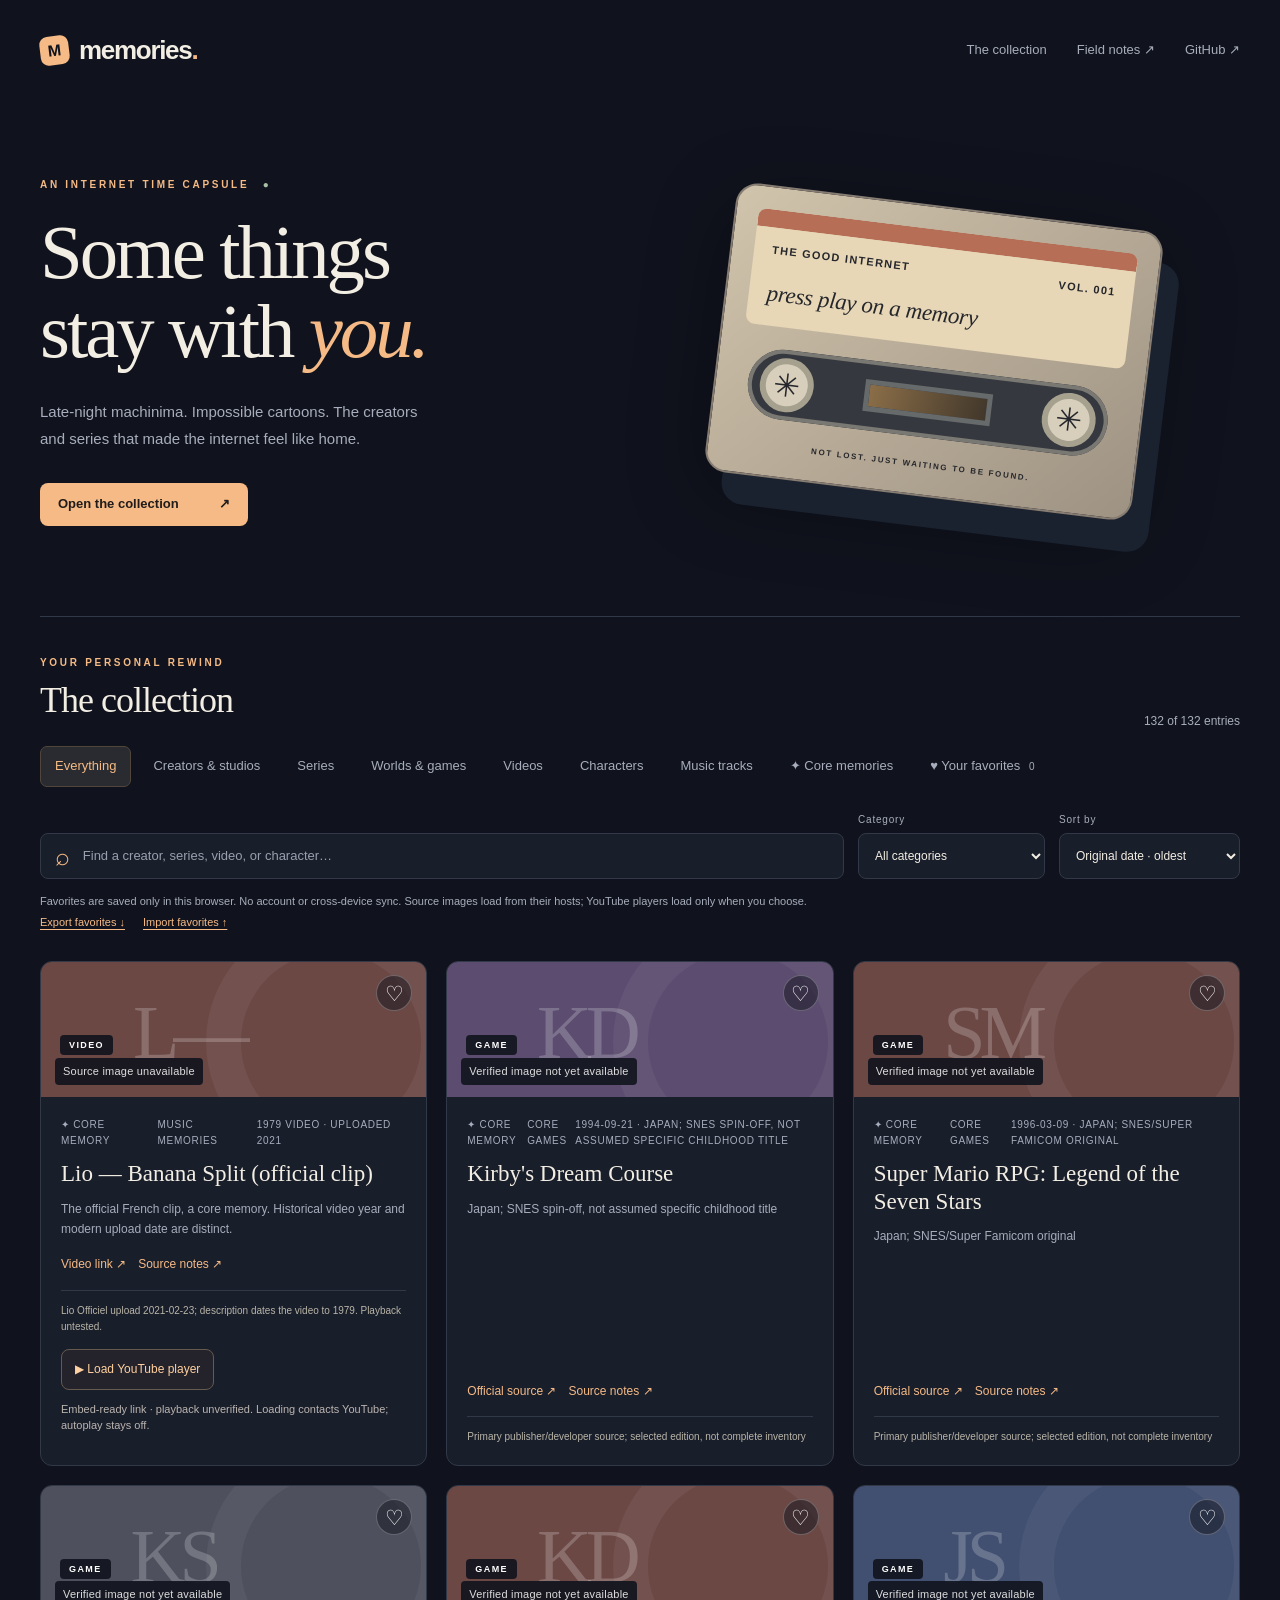
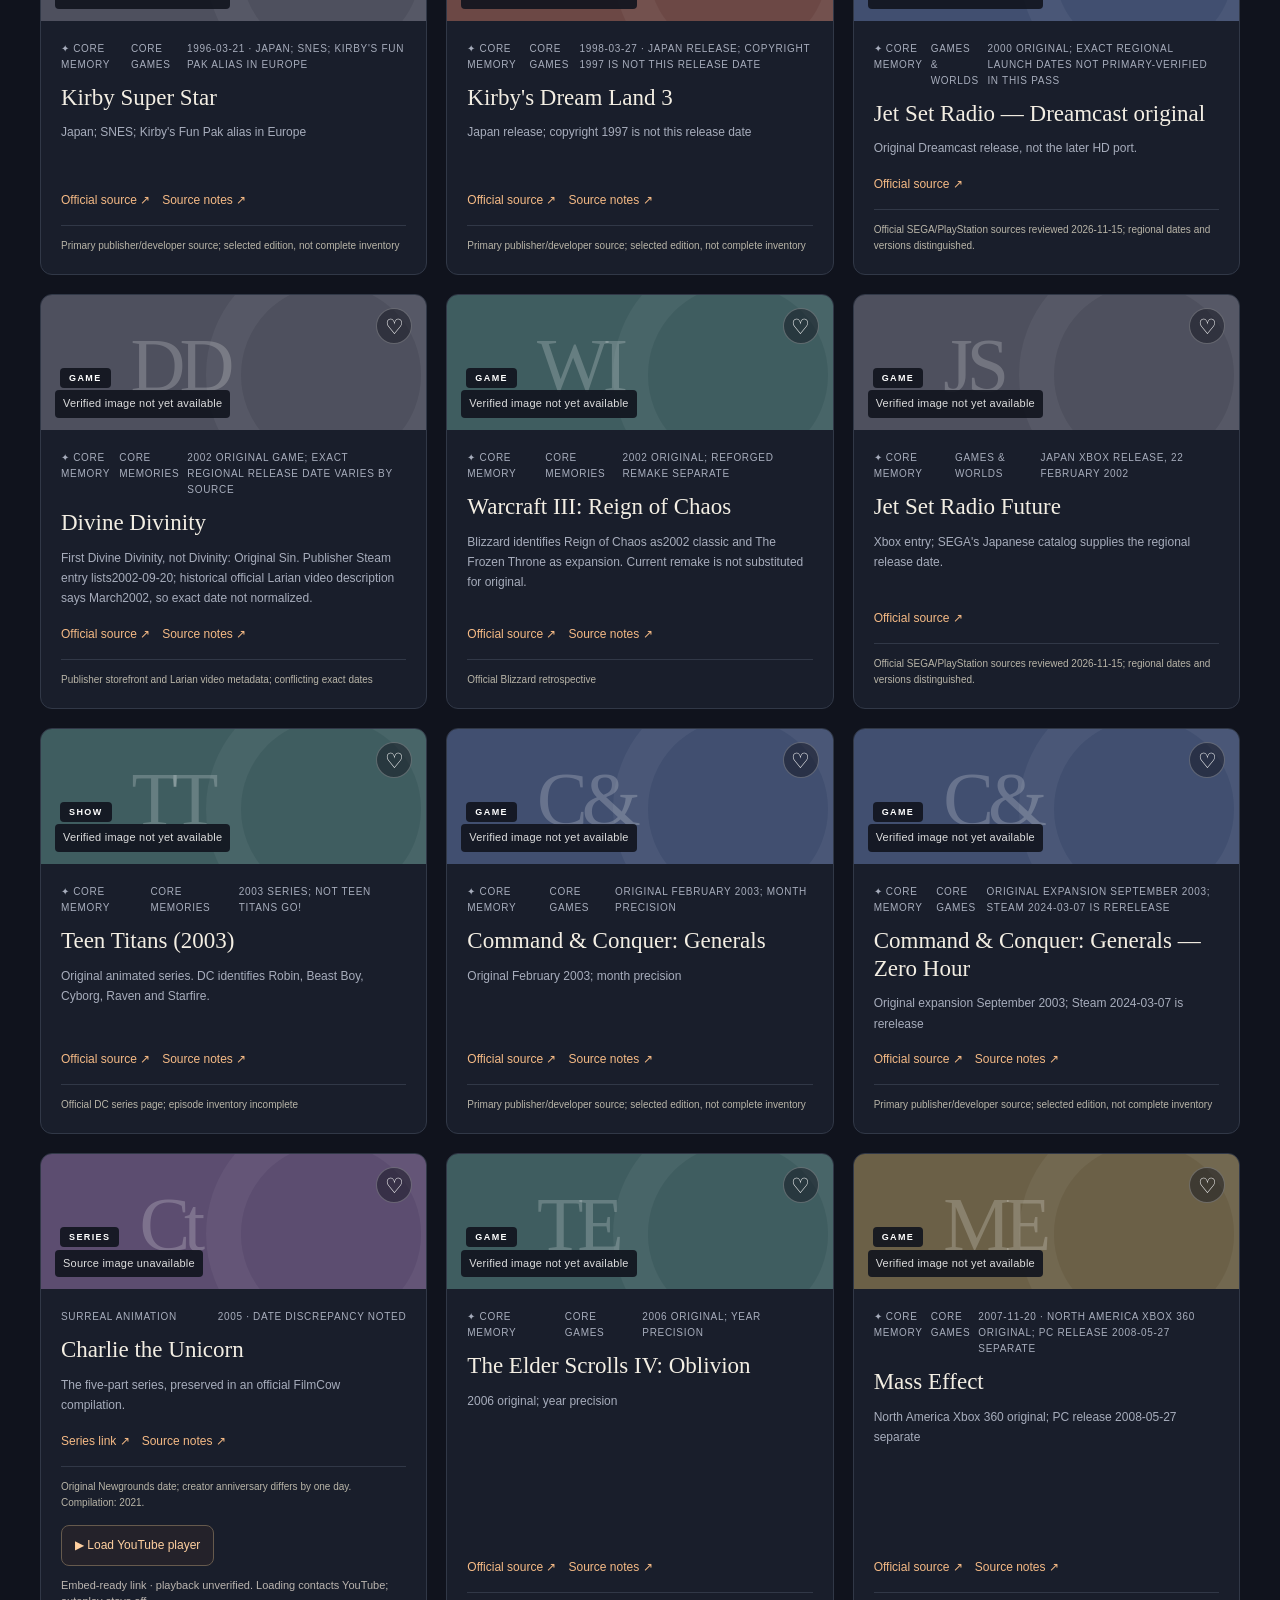
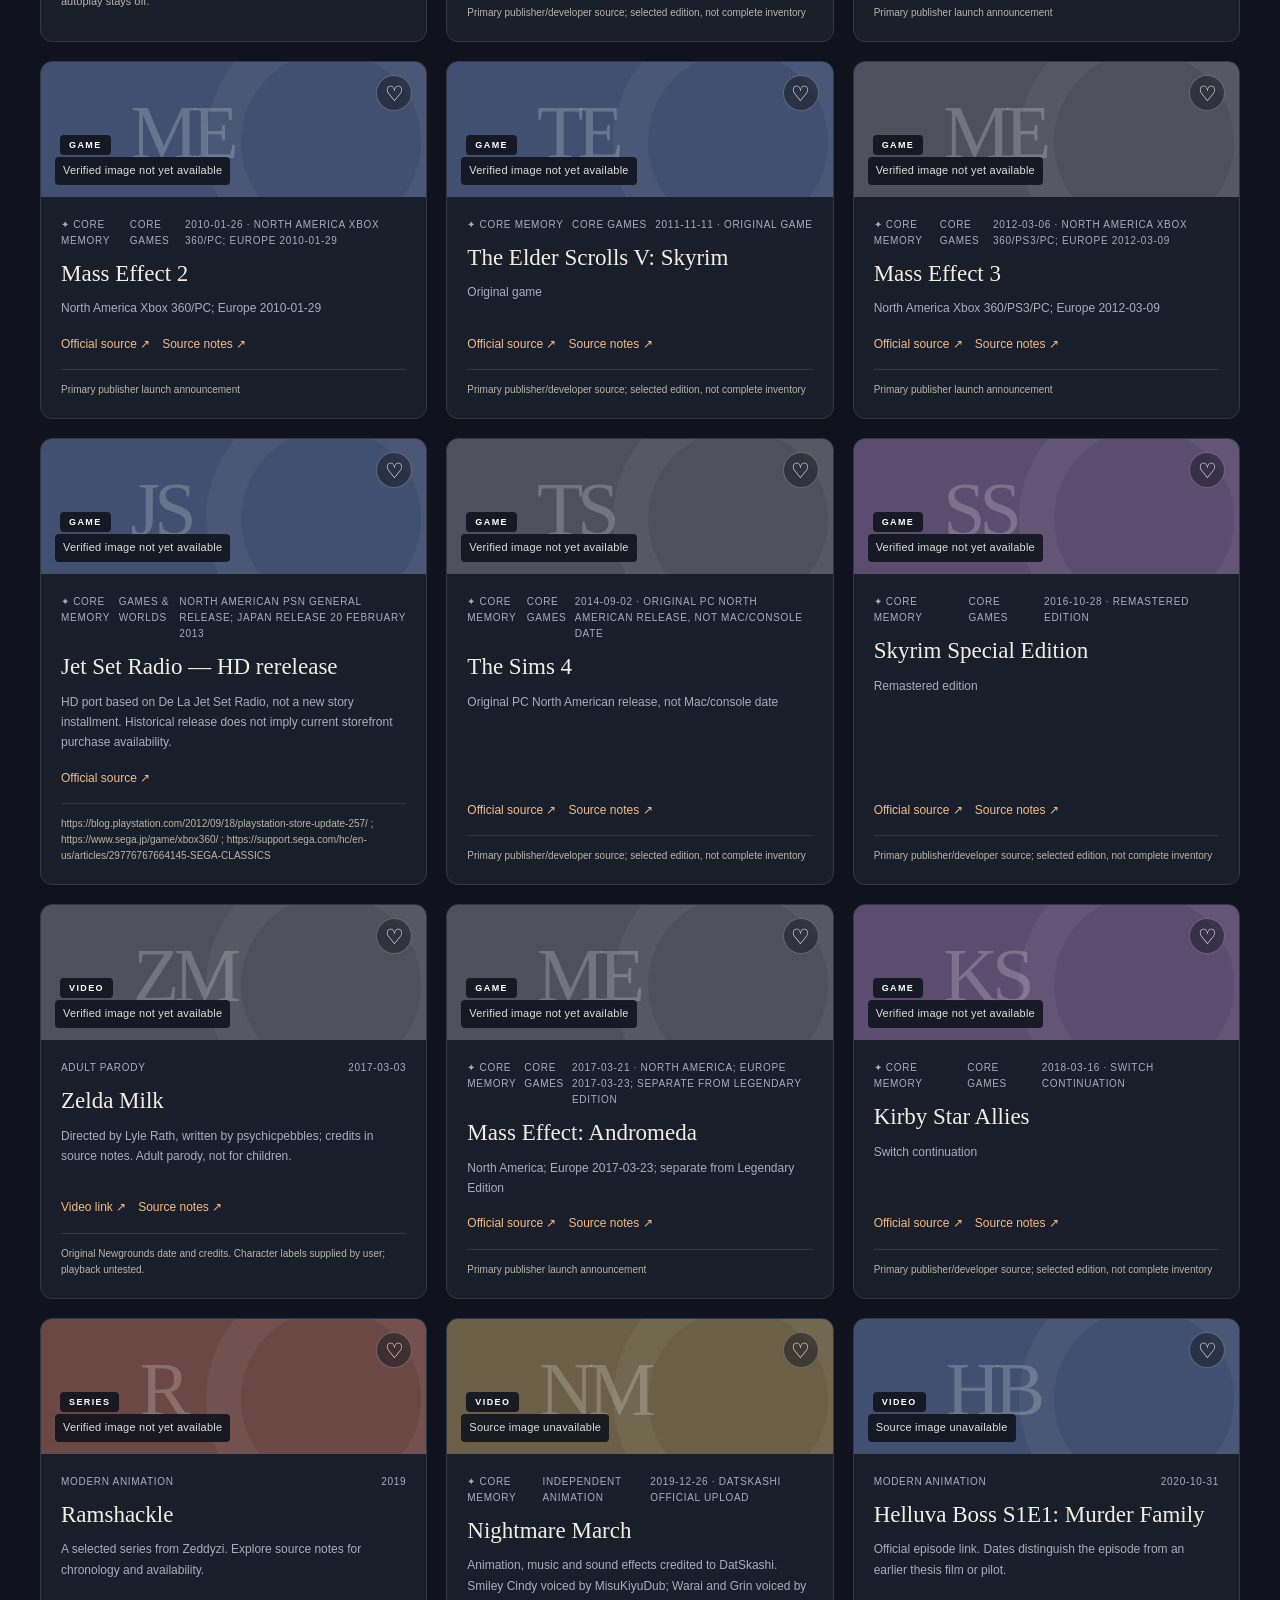
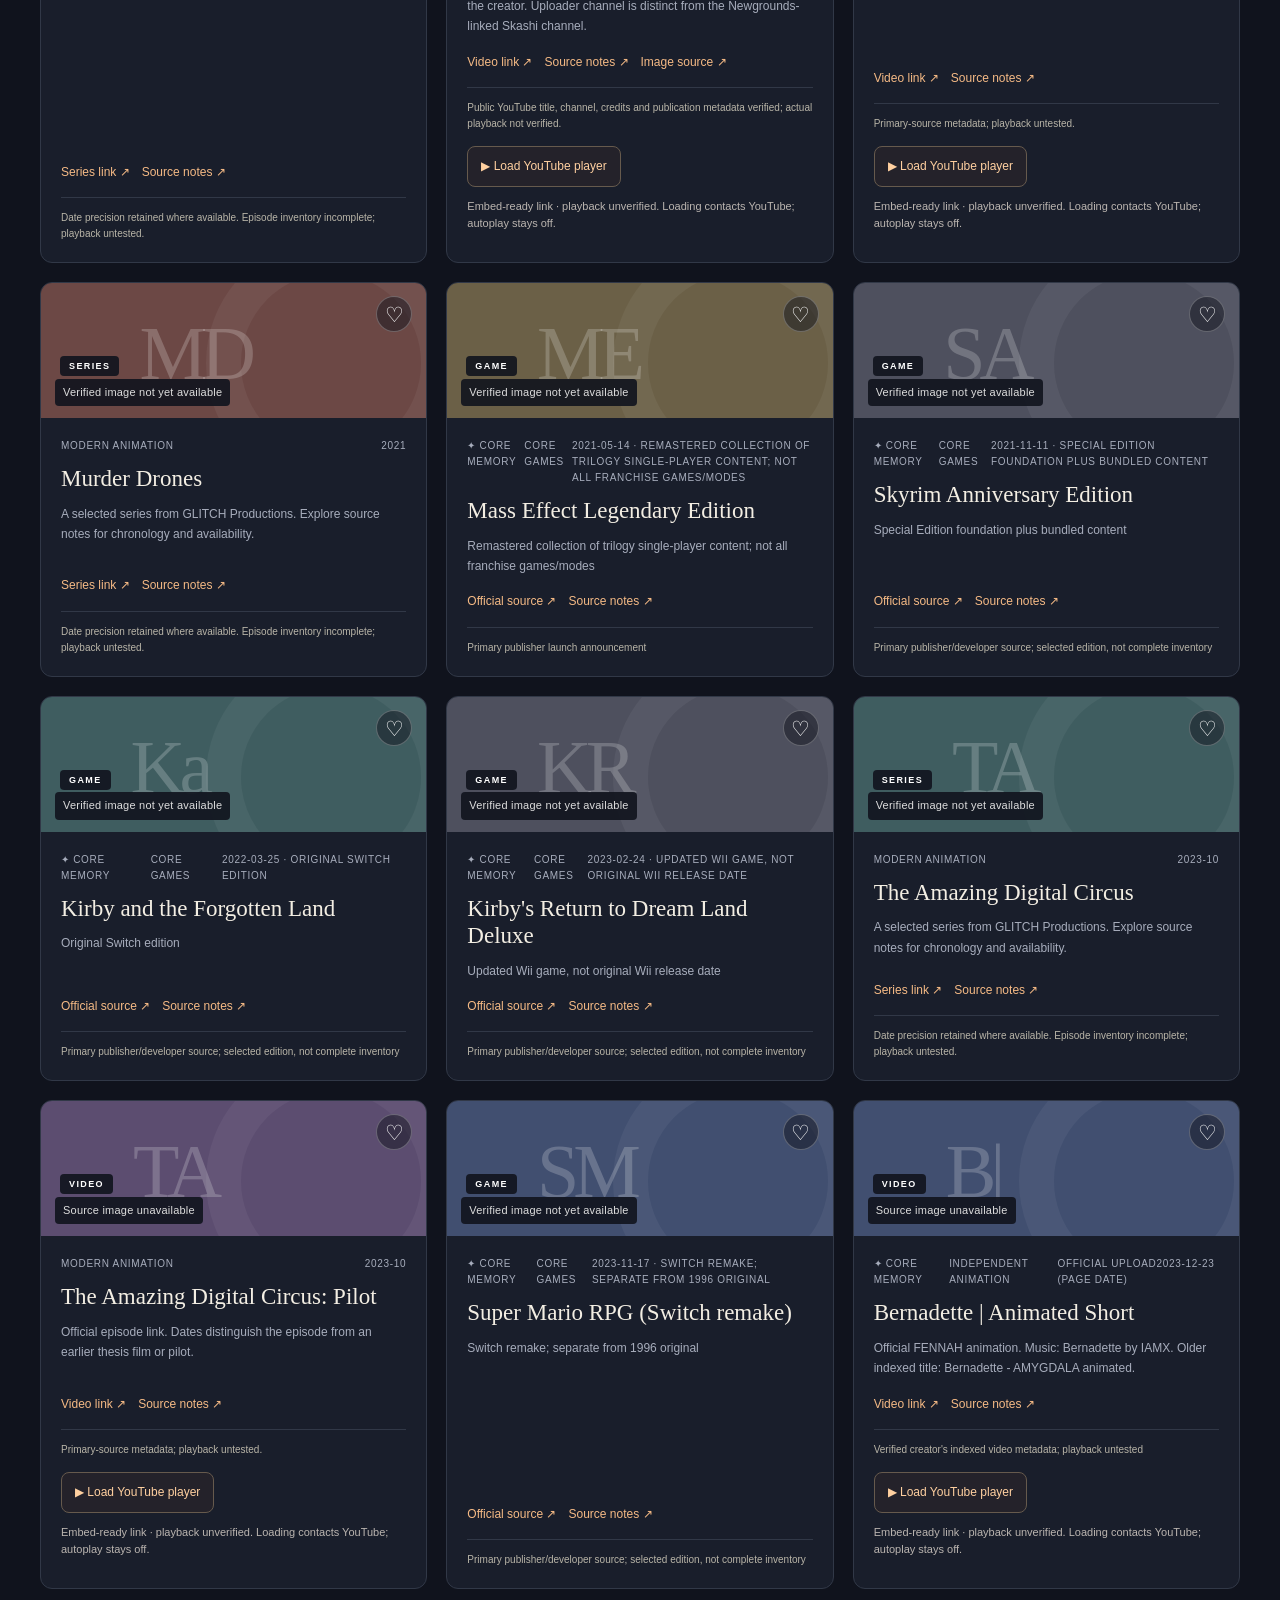
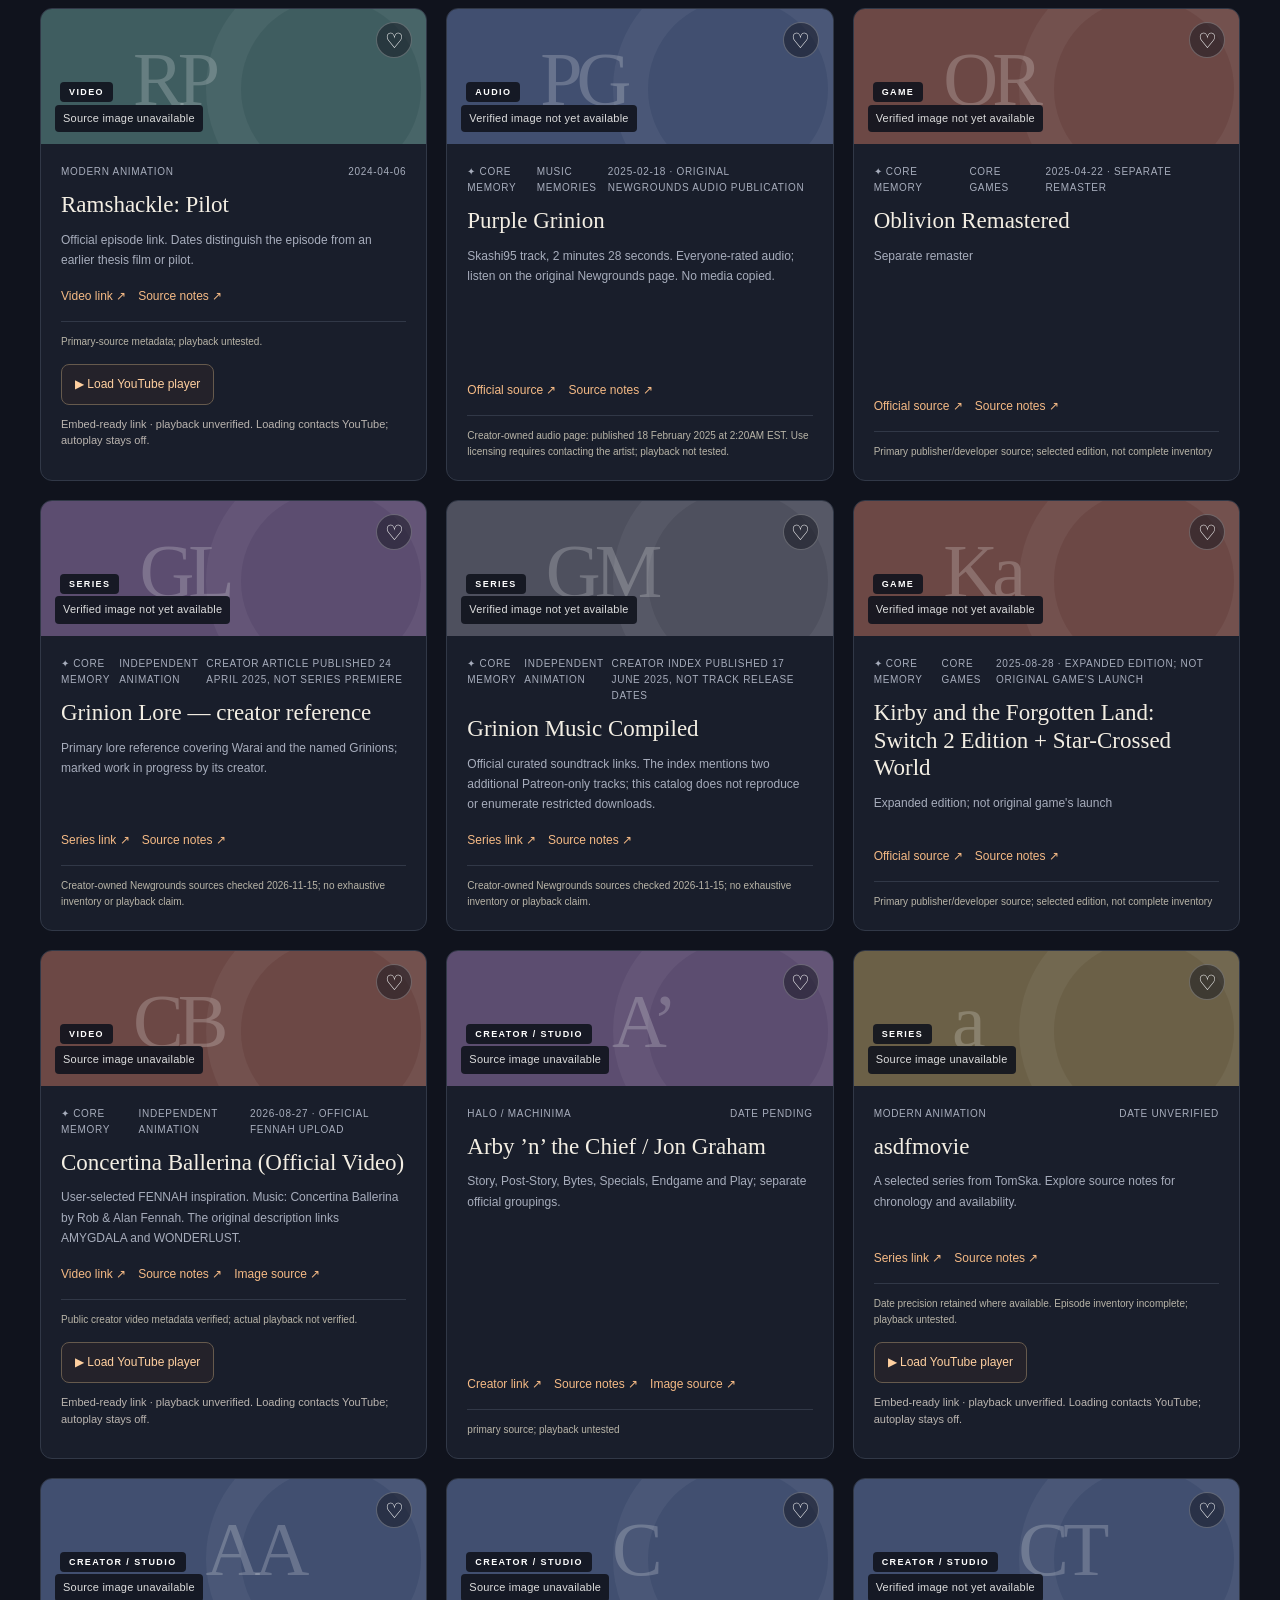
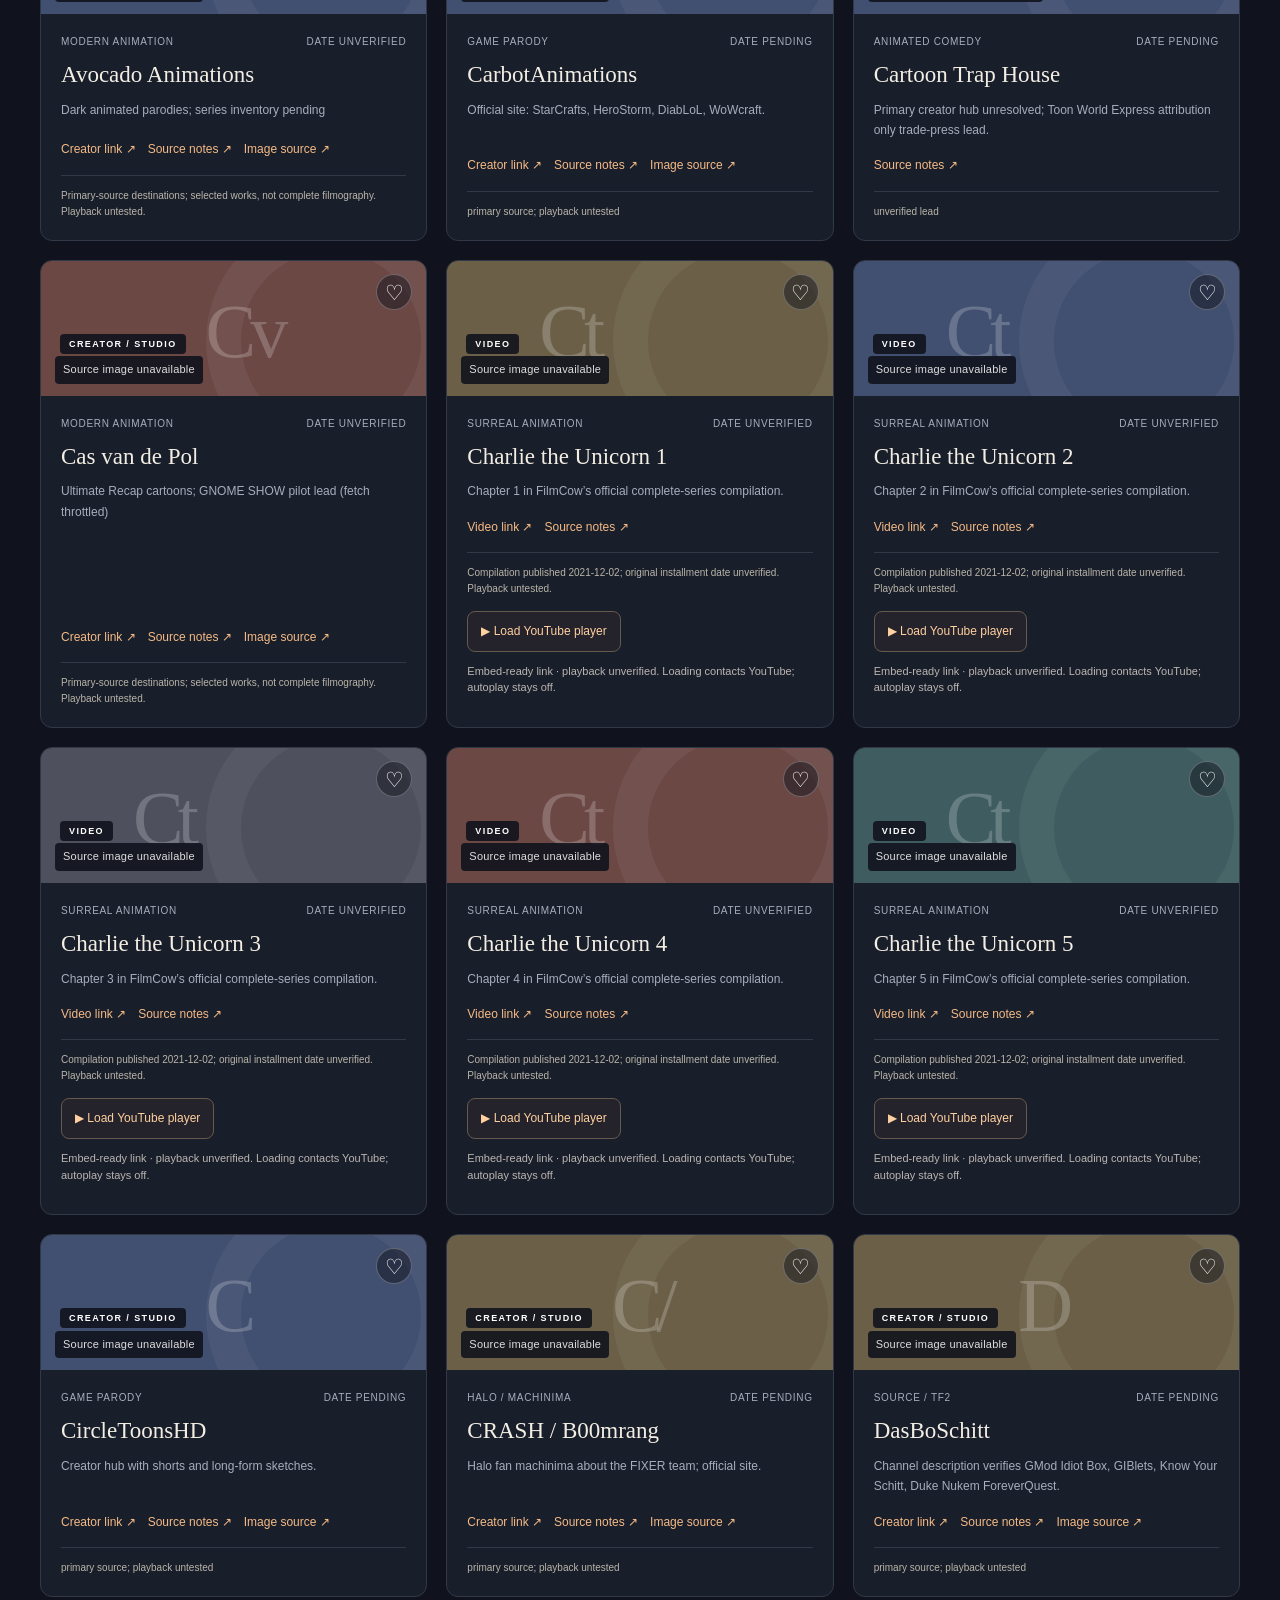
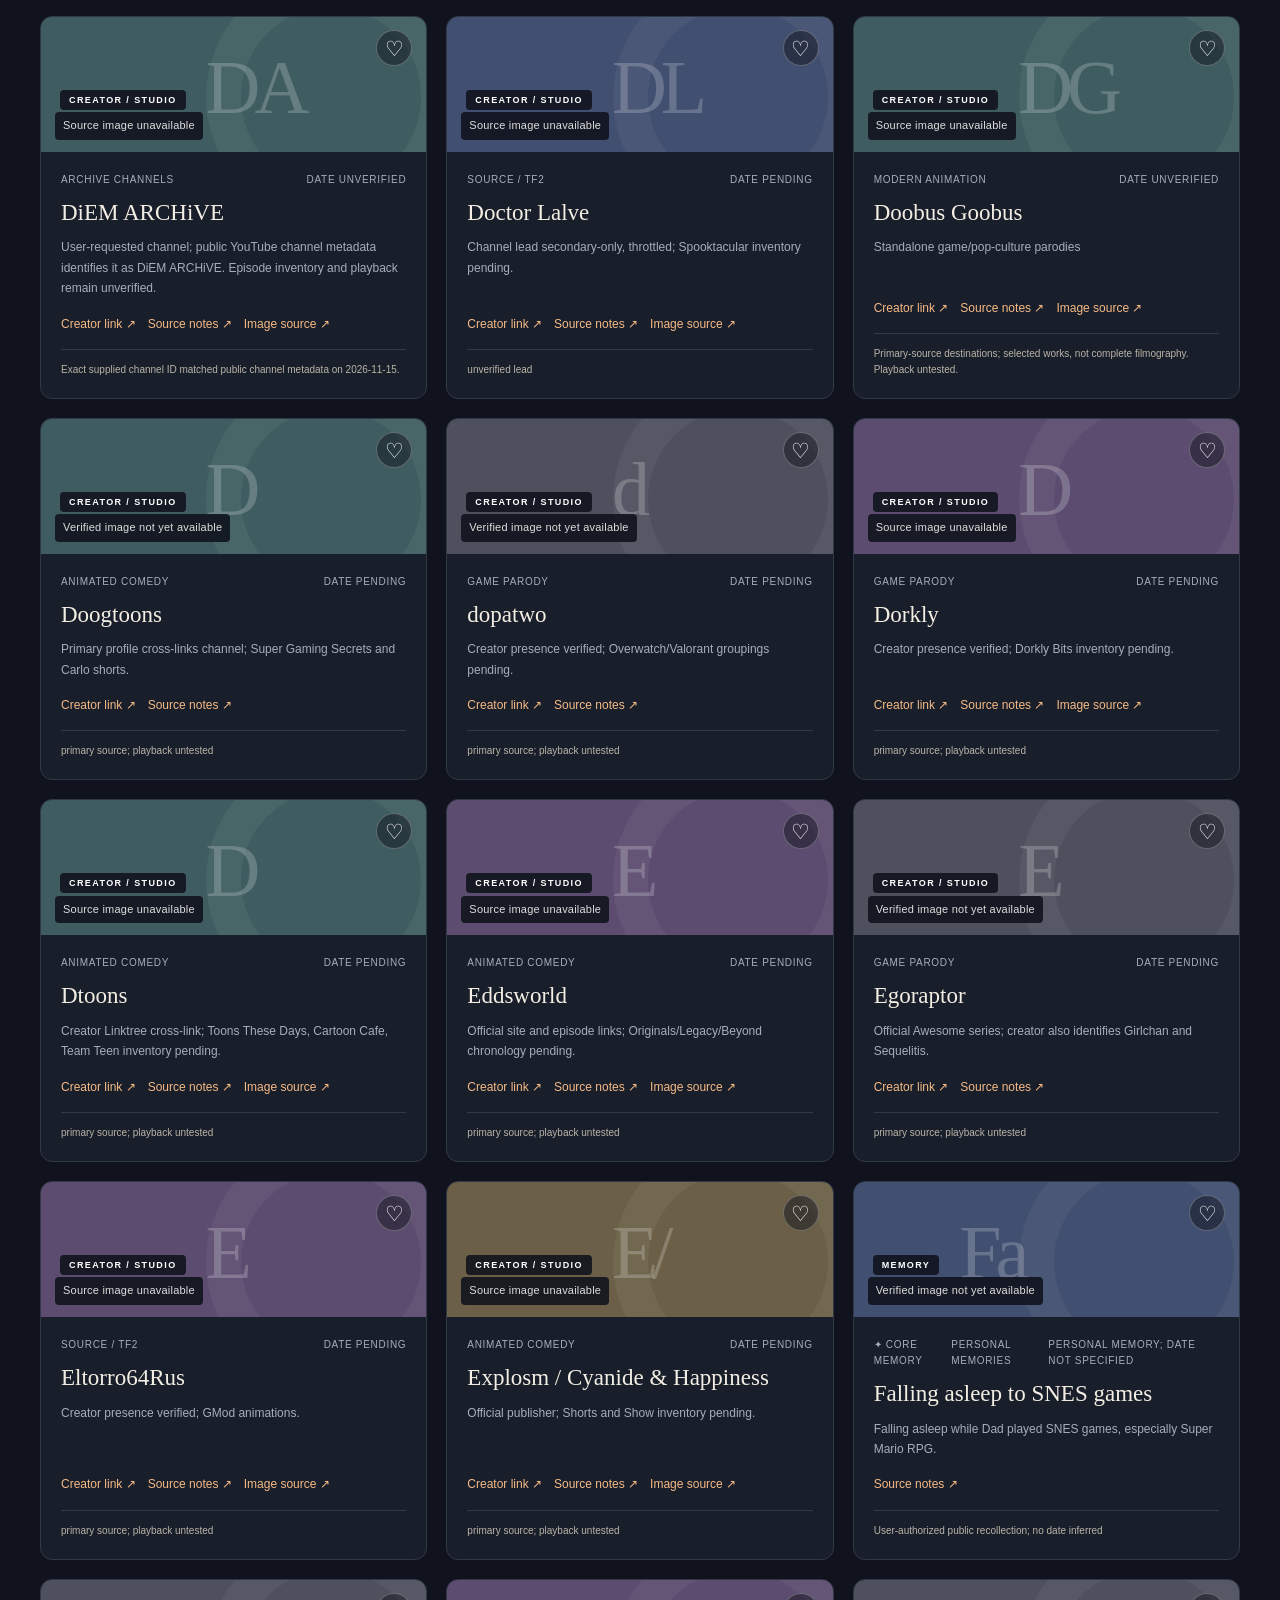
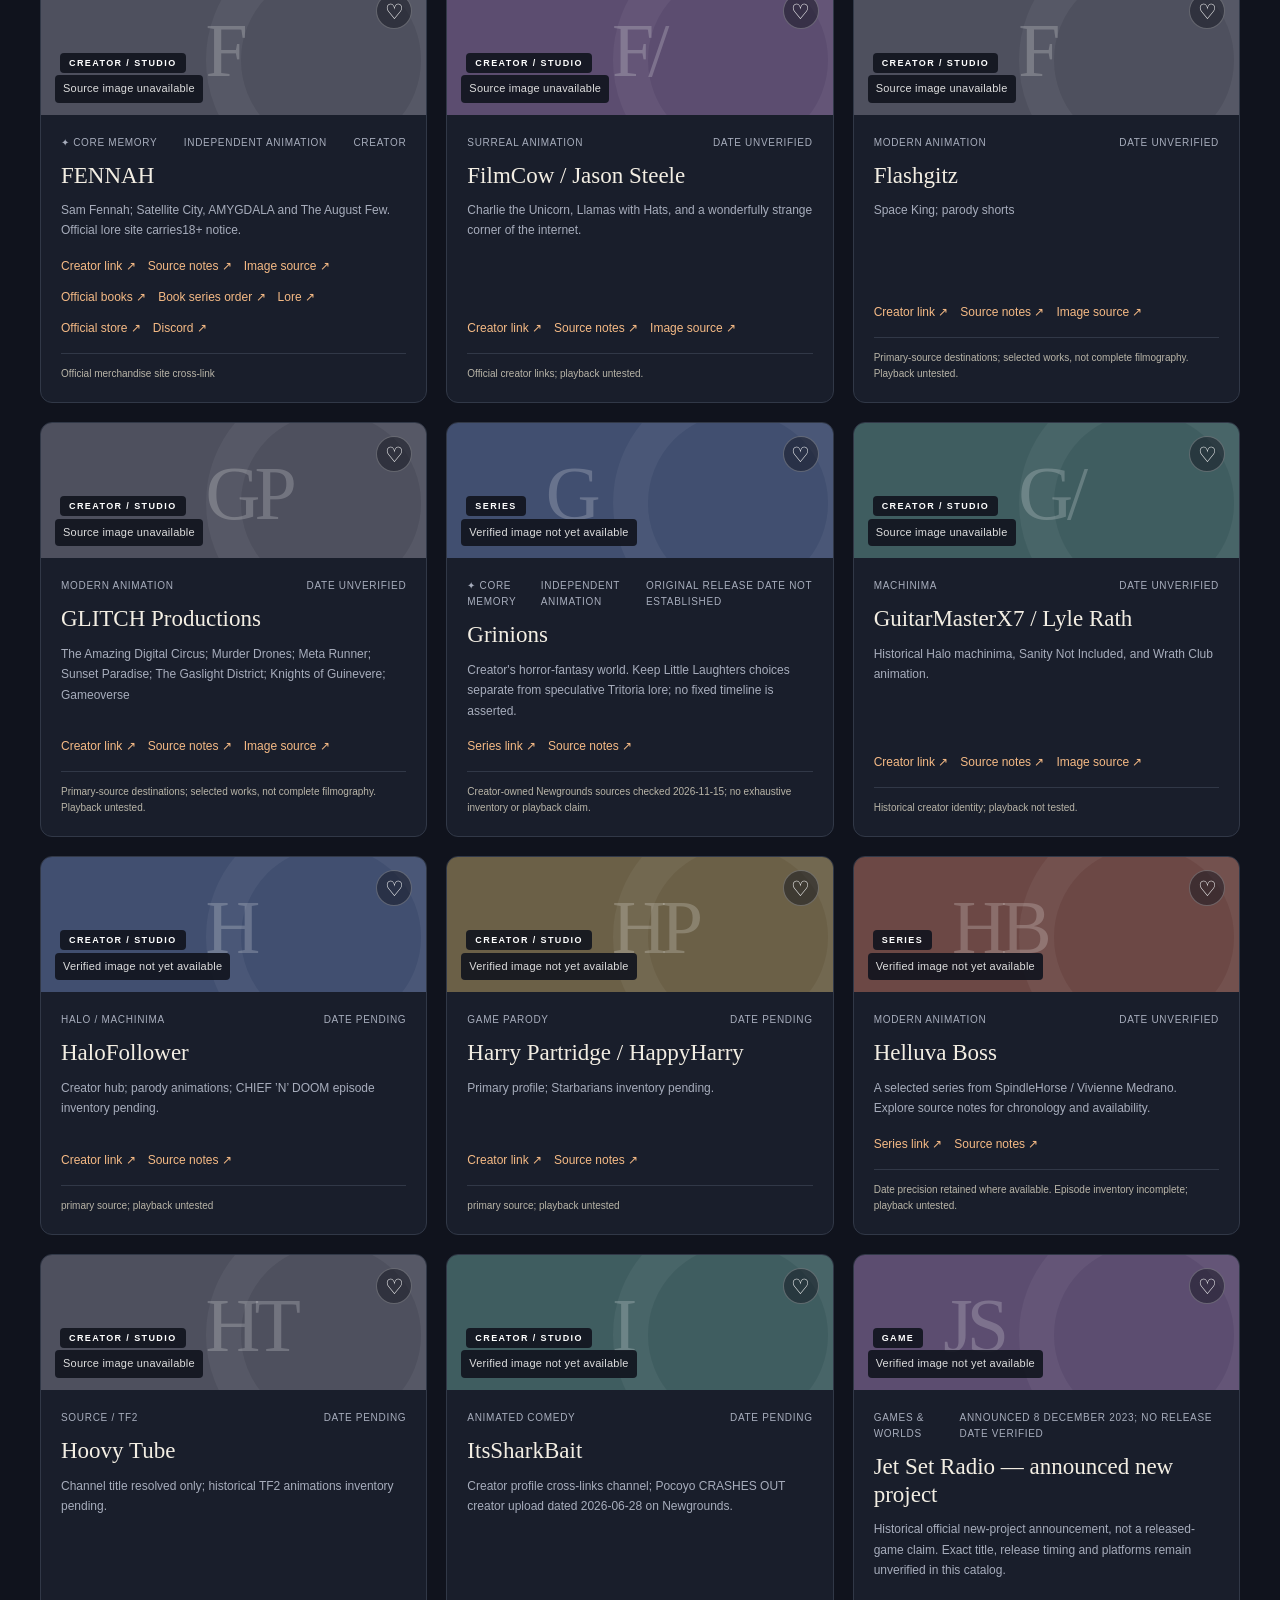
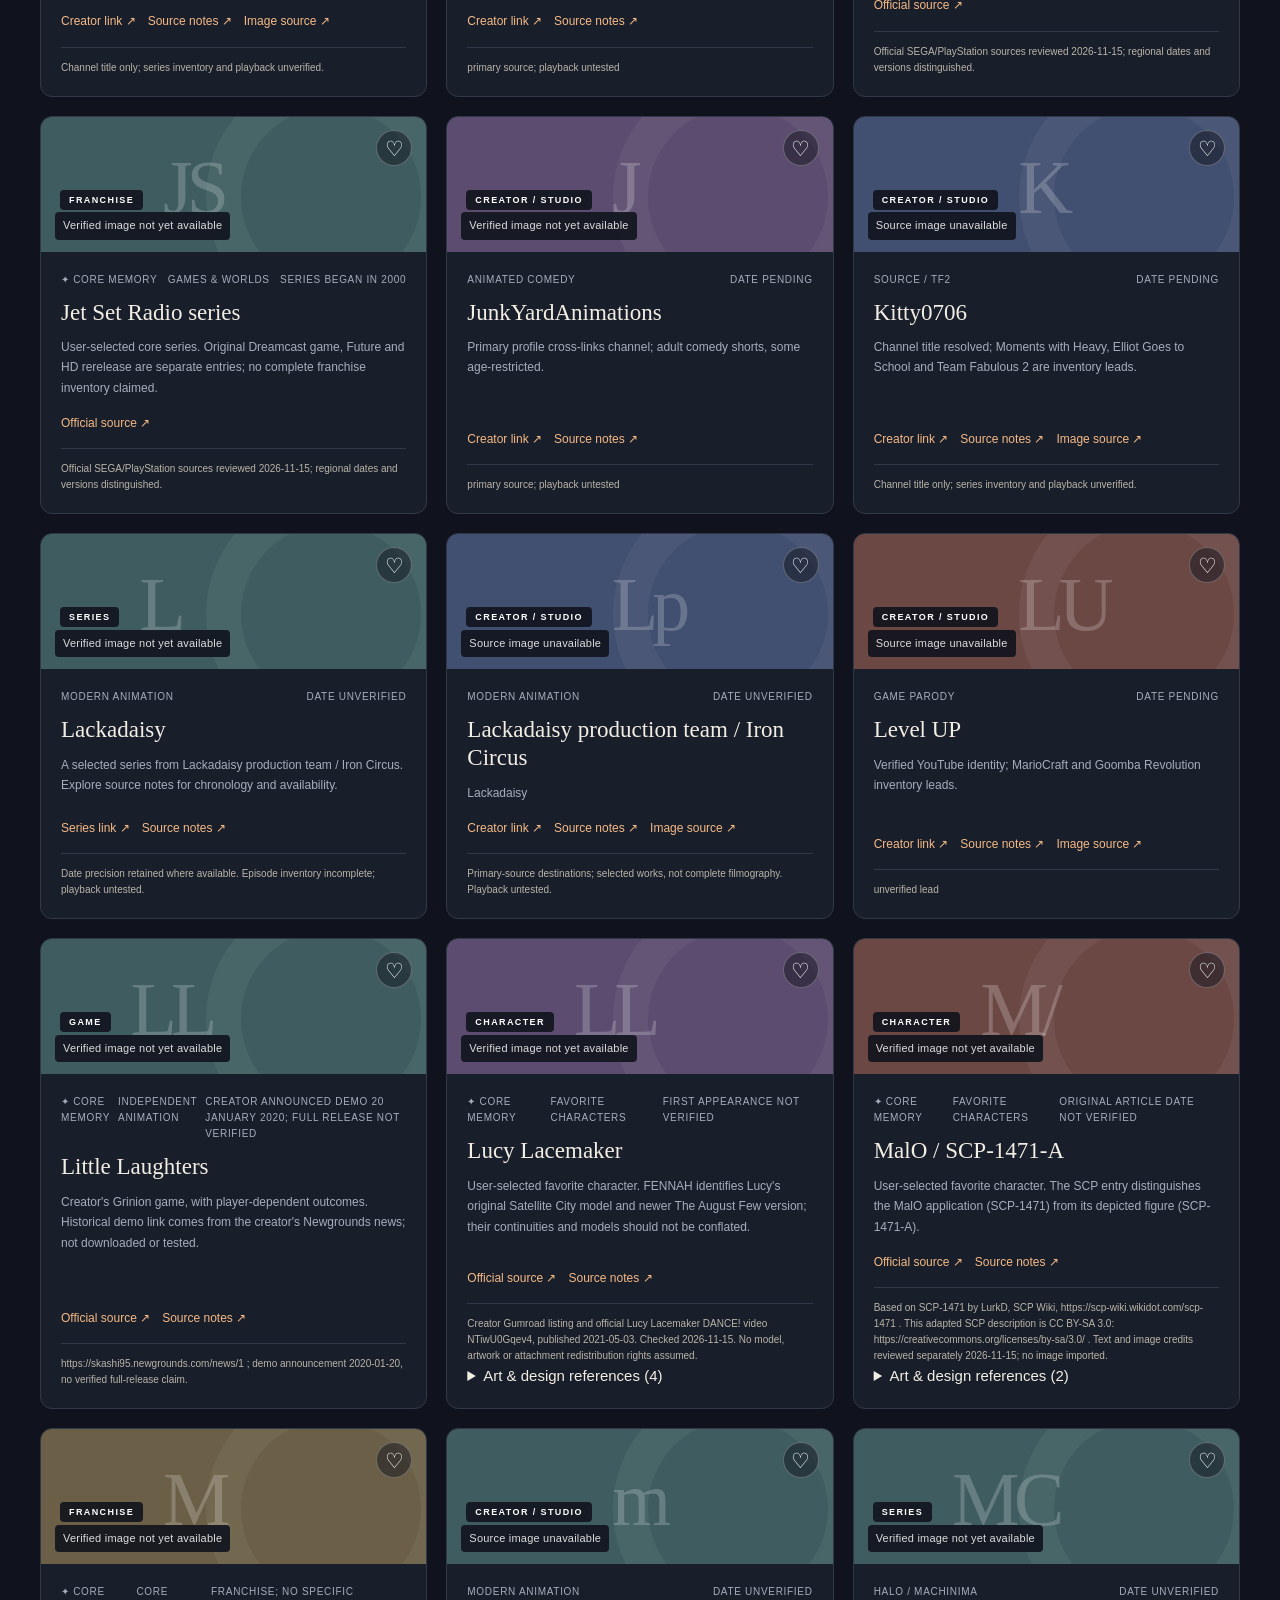
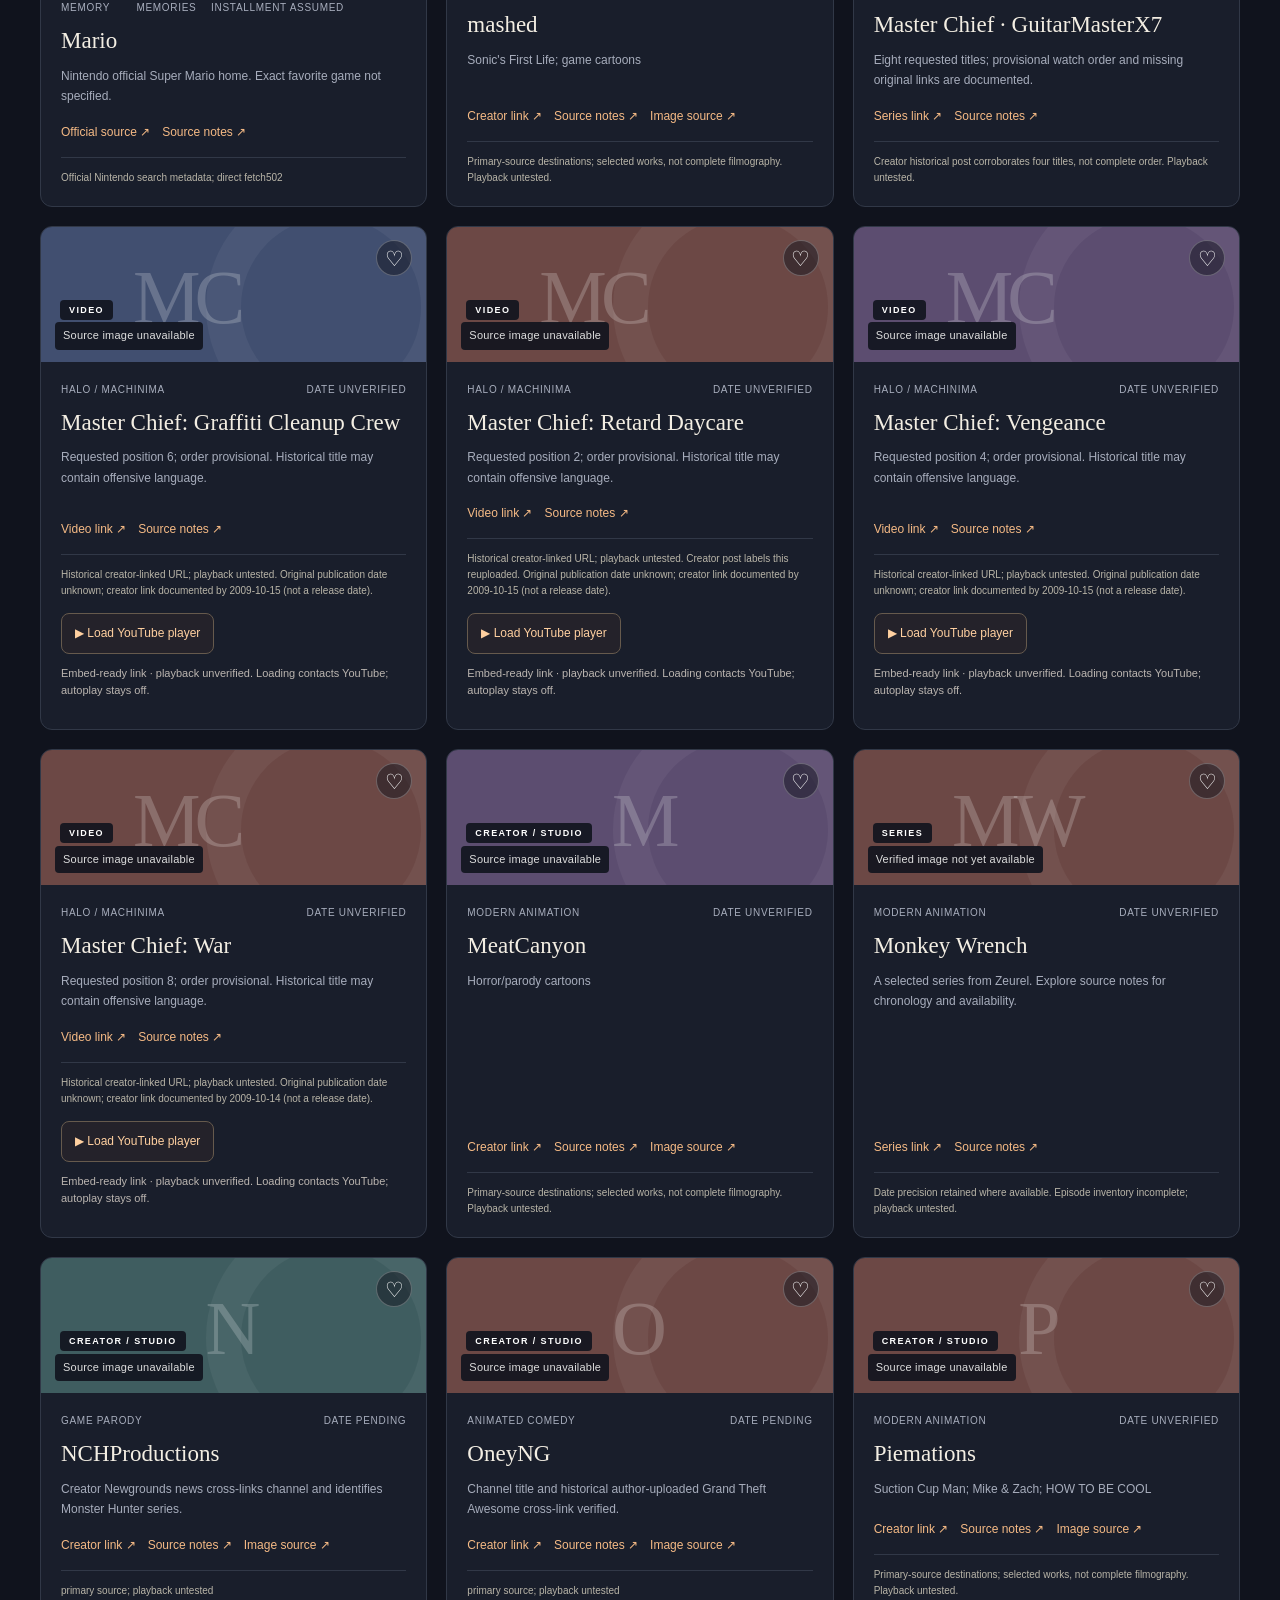
==== commit d170f372: "Release character art references interface" ====
--- a/docs/index.html
+++ b/docs/index.html
@@ -1,5 +1,5 @@
 <!doctype html>
-<html lang="en"><head><meta charset="utf-8"><meta name="viewport" content="width=device-width, initial-scale=1"><meta name="theme-color" content="#141724"><meta name="description" content="A lovingly organized archive of internet creators, series, and the videos that stayed with us."><title>Memories · The internet we grew up with</title><link rel="stylesheet" href="styles.css?v=media-1"><script src="app.js?v=characters-1" defer></script></head>
+<html lang="en"><head><meta charset="utf-8"><meta name="viewport" content="width=device-width, initial-scale=1"><meta name="theme-color" content="#141724"><meta name="description" content="A lovingly organized archive of internet creators, series, and the videos that stayed with us."><title>Memories · The internet we grew up with</title><link rel="stylesheet" href="styles.css?v=media-1"><script src="app.js?v=art-references-1" defer></script></head>
 <body><a class="skip" href="#collection">Skip to collection</a><header><a class="brand" href="#" aria-label="Memories home"><span class="brand-icon">M</span>memories<span class="brand-dot">.</span></a><nav aria-label="Main navigation"><a href="#collection">The collection</a><a href="https://github.com/Herbertofury/memories/wiki">Field notes ↗</a><a href="https://github.com/Herbertofury/memories">GitHub ↗</a></nav></header>
 <main><section class="hero"><div><p class="eyebrow">AN INTERNET TIME CAPSULE <span>●</span></p><h1>Some things<br>stay with <em>you.</em></h1><p class="intro">Late-night machinima. Impossible cartoons. The creators and series that made the internet feel like home.</p><a class="explore" href="#collection">Open the collection <span>↗</span></a></div><div class="tape" aria-hidden="true"><div class="tape-label"><span>THE GOOD INTERNET</span><b>VOL. 001</b><i>press play on a memory</i></div><div class="reels"><span>✳</span><div></div><span>✳</span></div><small>NOT LOST. JUST WAITING TO BE FOUND.</small></div></section>
 <section class="collection" id="collection"><div class="section-heading"><div><p class="eyebrow">YOUR PERSONAL REWIND</p><h2>The collection</h2></div><p id="total" class="muted">Loading the archive…</p></div><div class="tabs" role="group" aria-label="Collection view"><button data-view="all" aria-pressed="true">Everything</button><button data-view="creator" aria-pressed="false">Creators & studios</button><button data-view="series" aria-pressed="false">Series</button><button data-view="worlds" aria-pressed="false">Worlds & games</button><button data-view="video" aria-pressed="false">Videos</button><button data-view="character" aria-pressed="false">Characters</button><button data-view="audio" aria-pressed="false">Music tracks</button><button data-view="core" aria-pressed="false">✦ Core memories</button><button data-view="favorites" aria-pressed="false">♥ Your favorites <span id="fav-count">0</span></button></div><div class="filters"><label class="search"><span>⌕</span><input id="search" type="search" placeholder="Find a creator, series, video, or character…" aria-label="Search collection"></label><label>Category<select id="category"><option value="all">All categories</option></select></label><label>Sort by<select id="sort"><option value="oldest">Original date · oldest</option><option value="newest">Original date · newest</option><option value="name">A → Z</option></select></label></div><p class="storage-note" id="storage-note">Favorites are saved only in this browser. No account or cross-device sync. Source images load from their hosts; YouTube players load only when you choose.</p><div class="utility"><button id="export" class="text-button">Export favorites ↓</button><label class="text-button import-label">Import favorites ↑<input id="import" type="file" accept="application/json,.json" hidden></label></div><p id="status" role="status" aria-live="polite"></p><div id="grid" class="grid" aria-live="polite"></div><div id="empty" class="empty" hidden><h3>No memories here yet.</h3><p>Try another search or favorite something worth coming back to.</p><button id="reset">Reset filters</button></div><noscript>This collection needs JavaScript for sorting and favorites. <a href="https://github.com/Herbertofury/memories/wiki">Browse the complete wiki instead.</a></noscript></section>
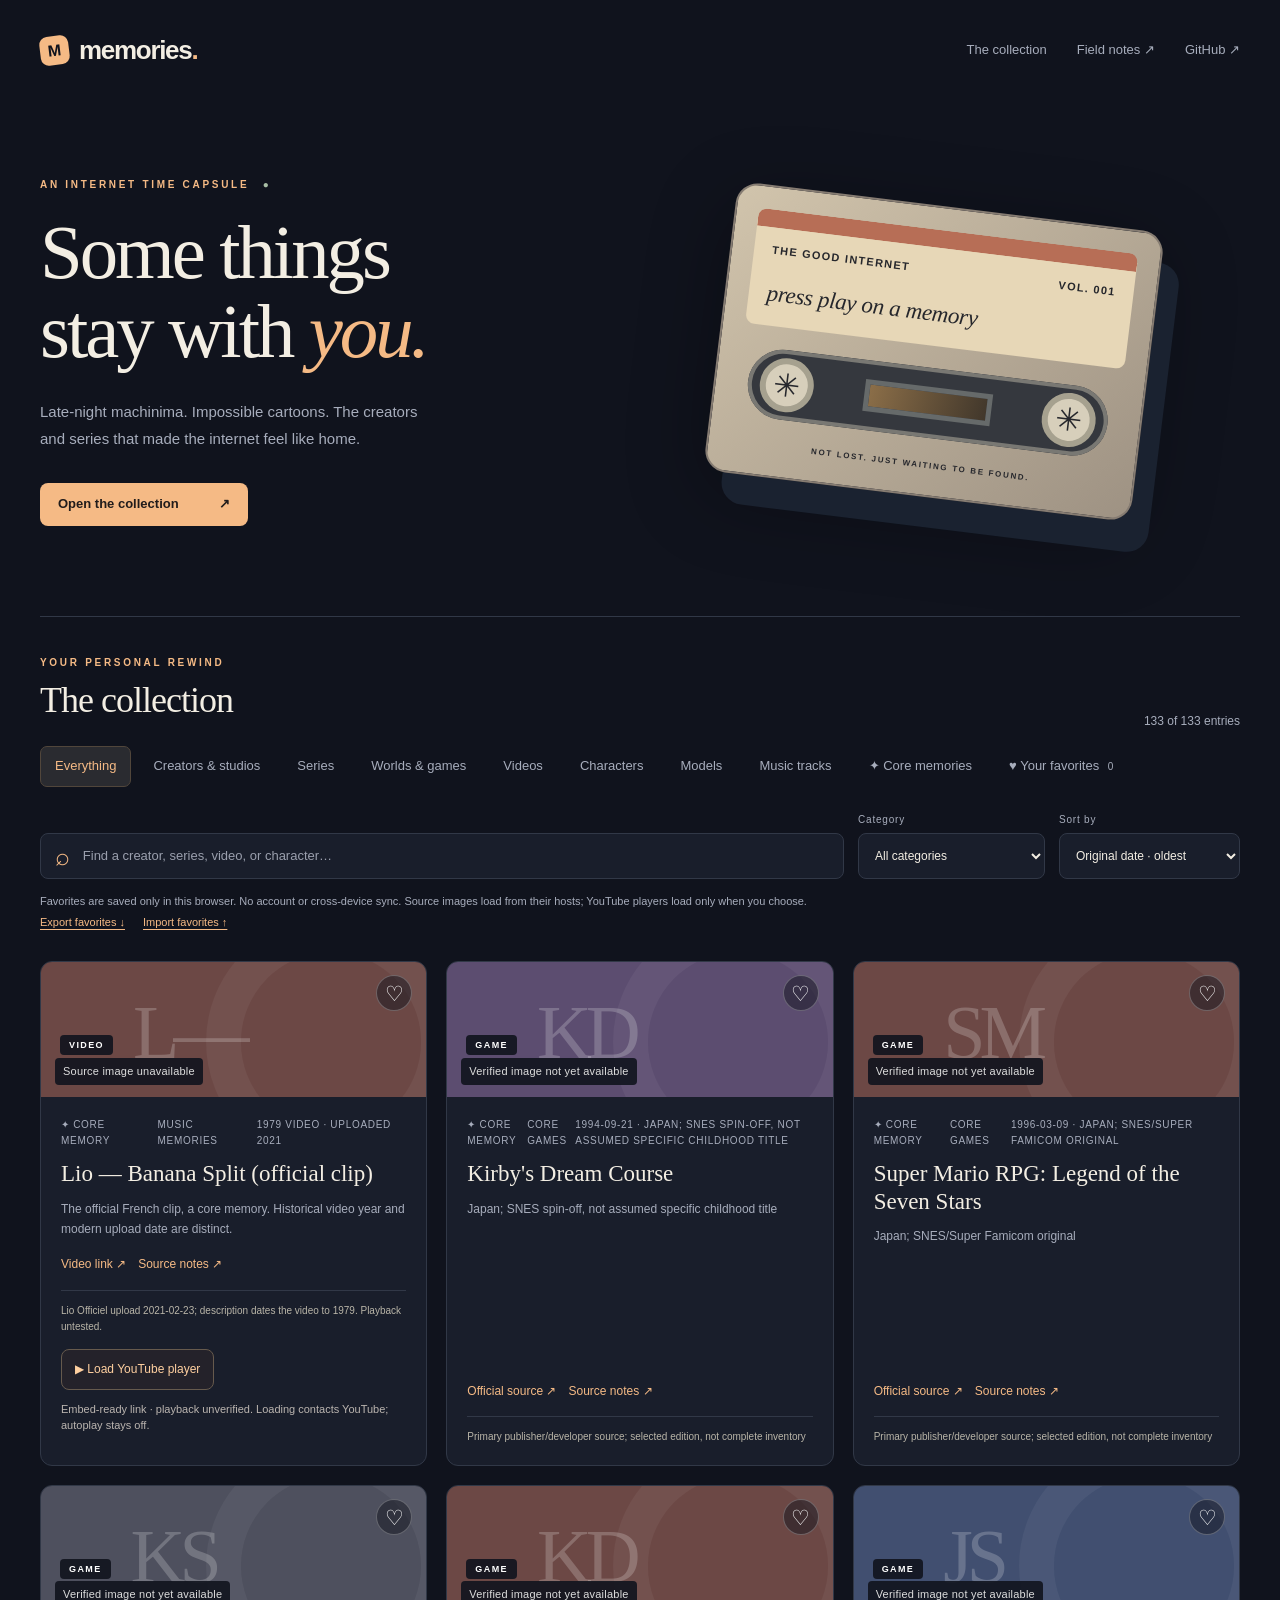
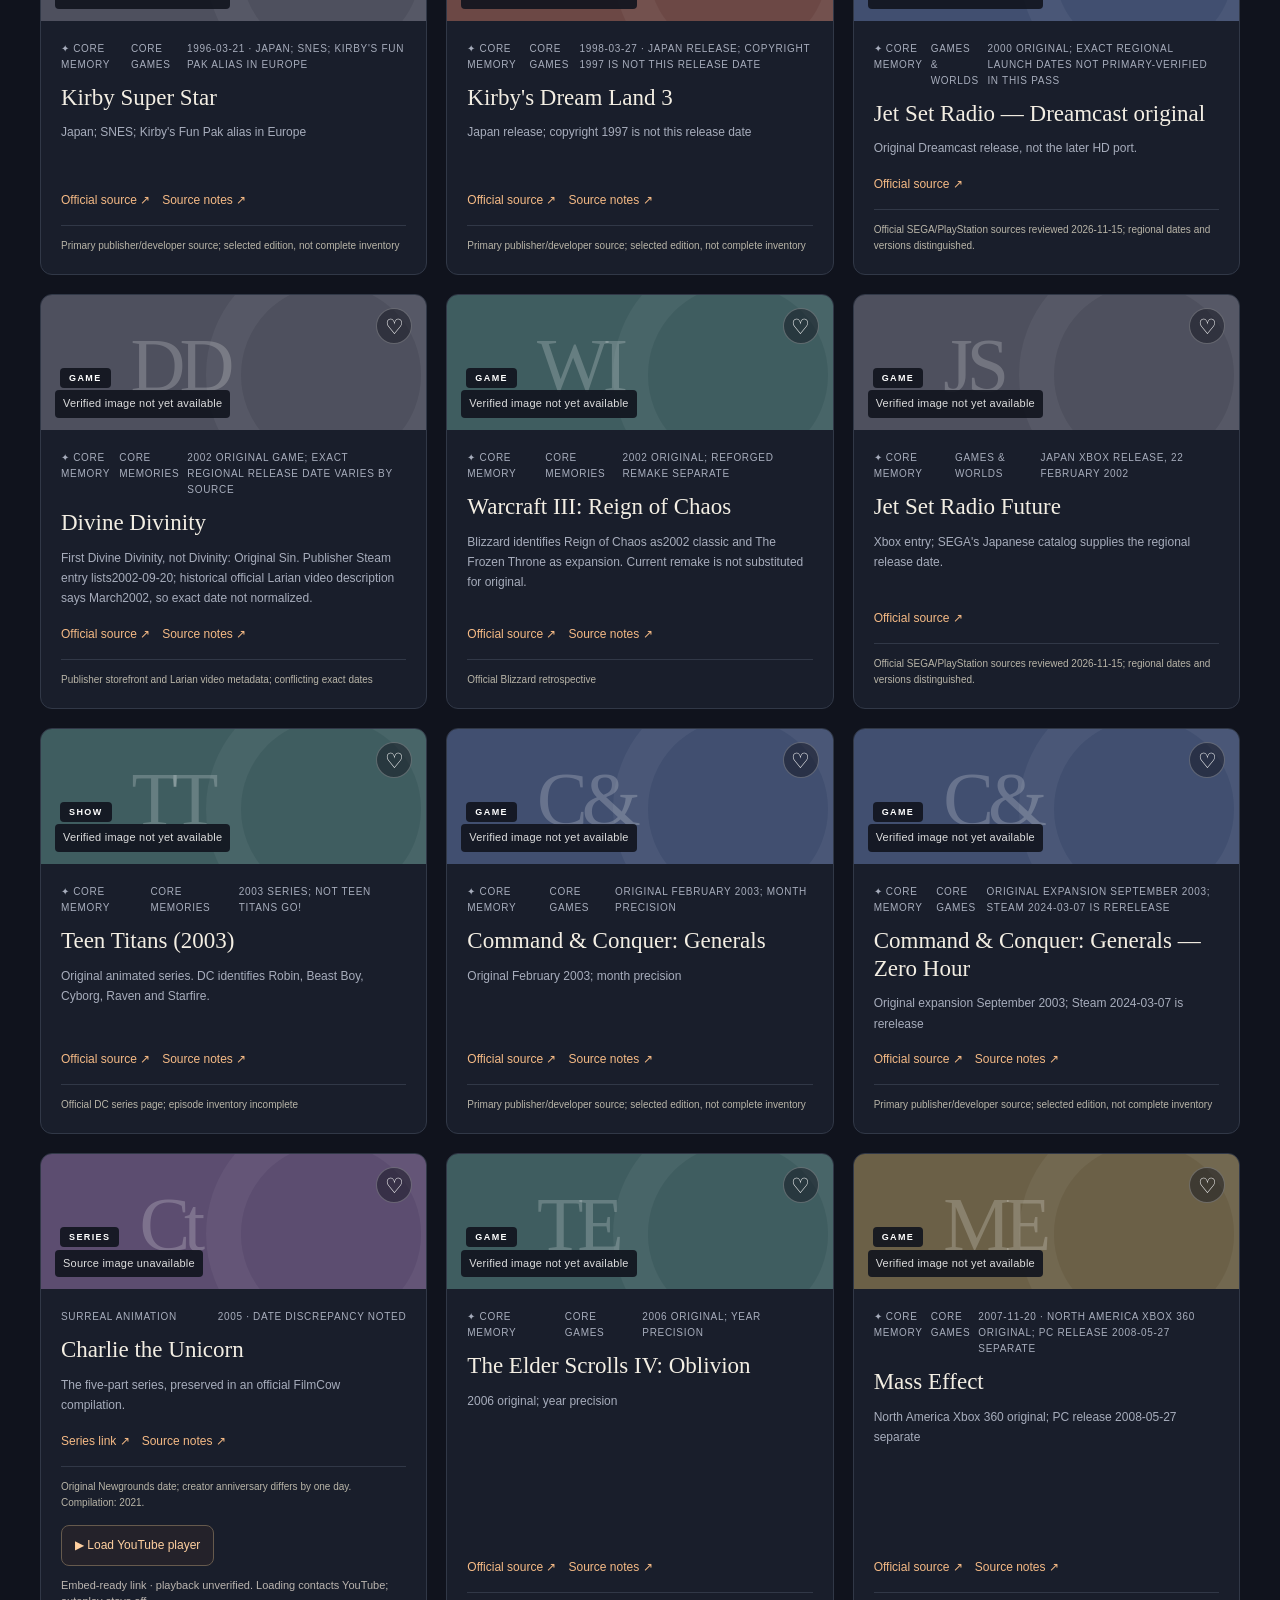
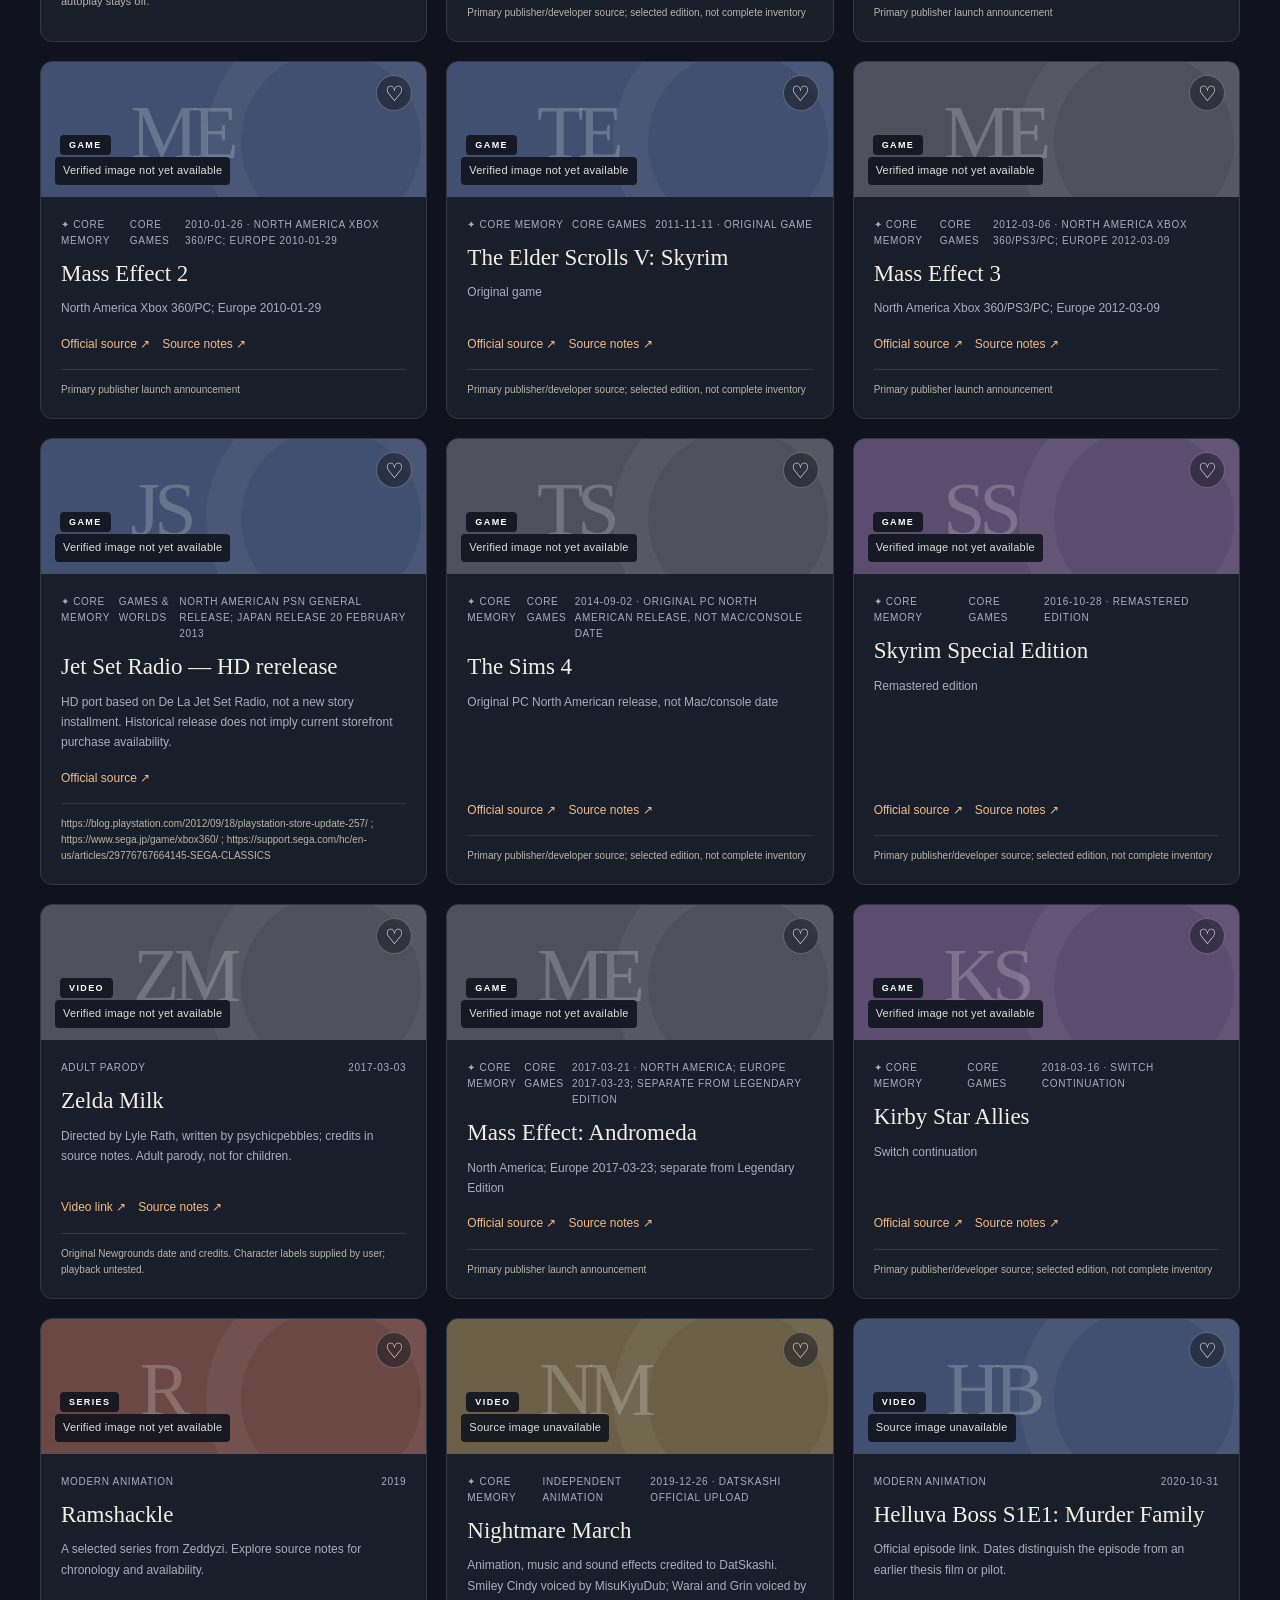
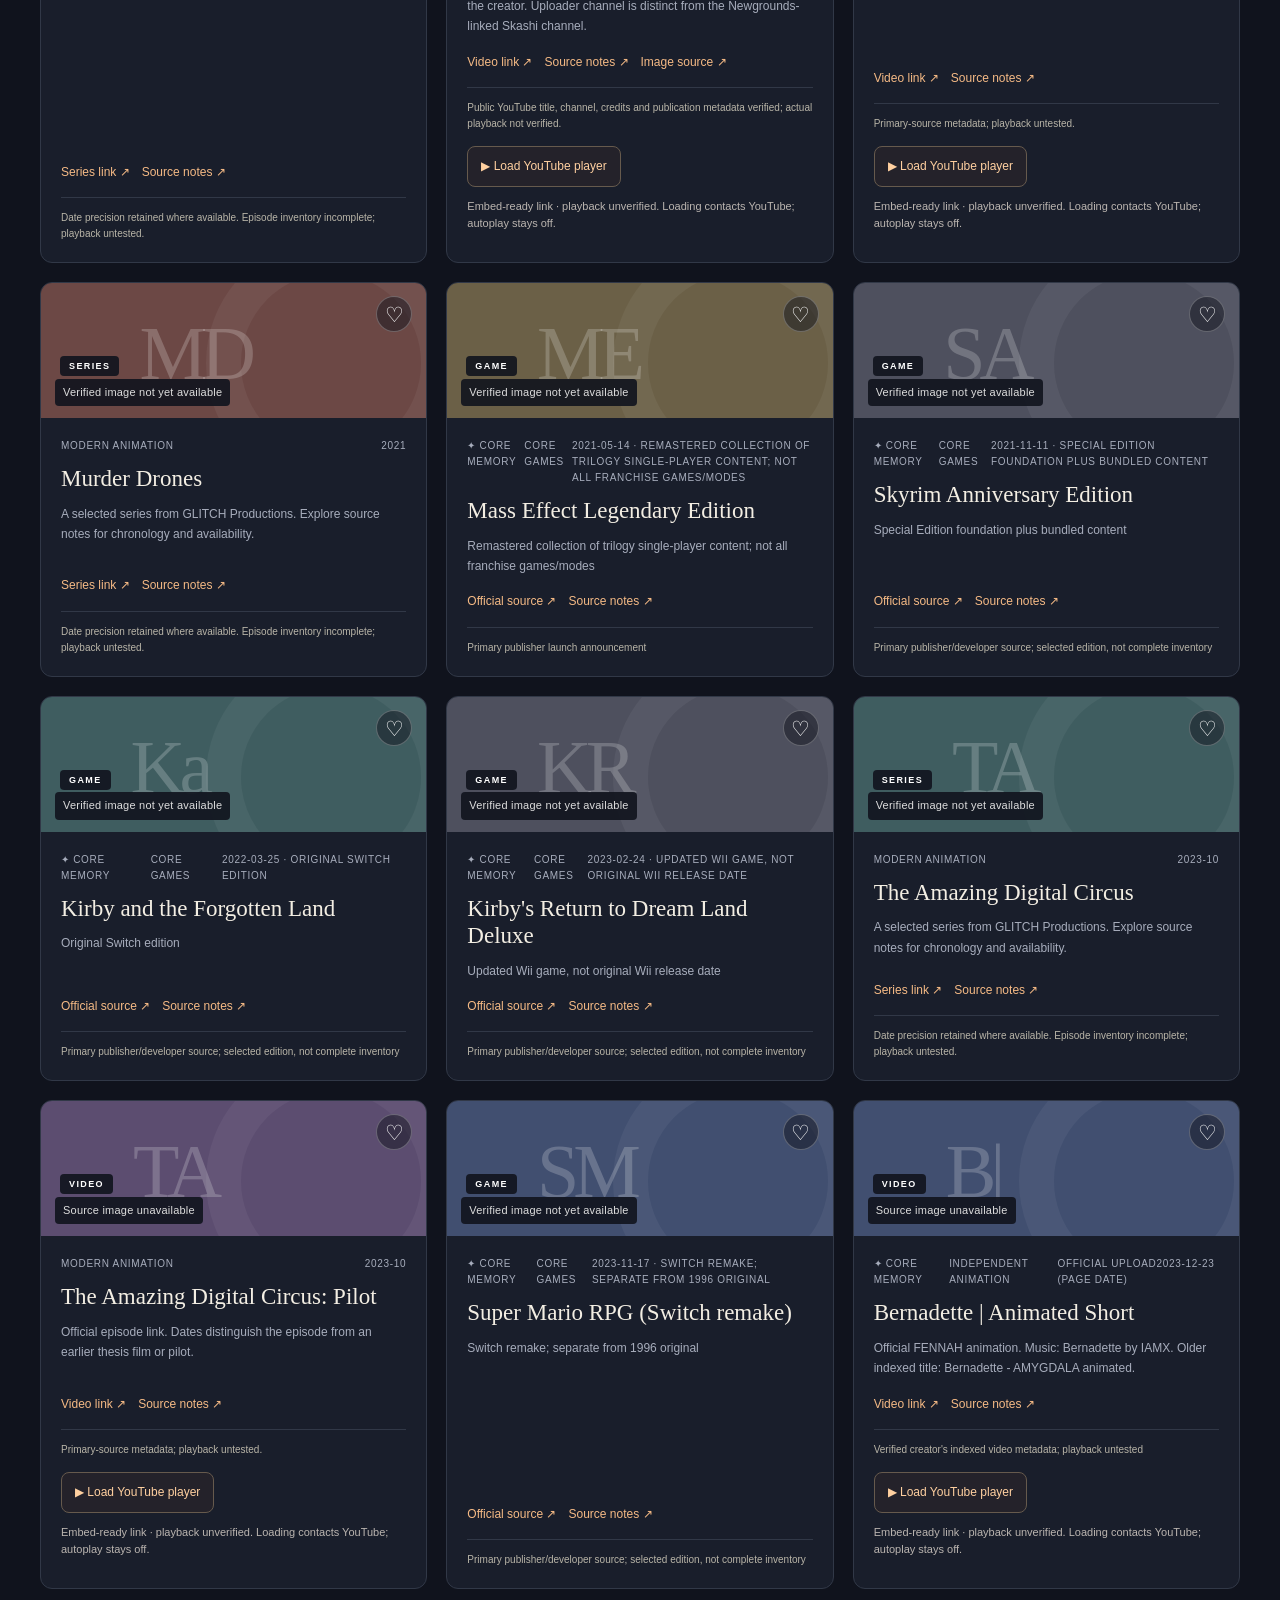
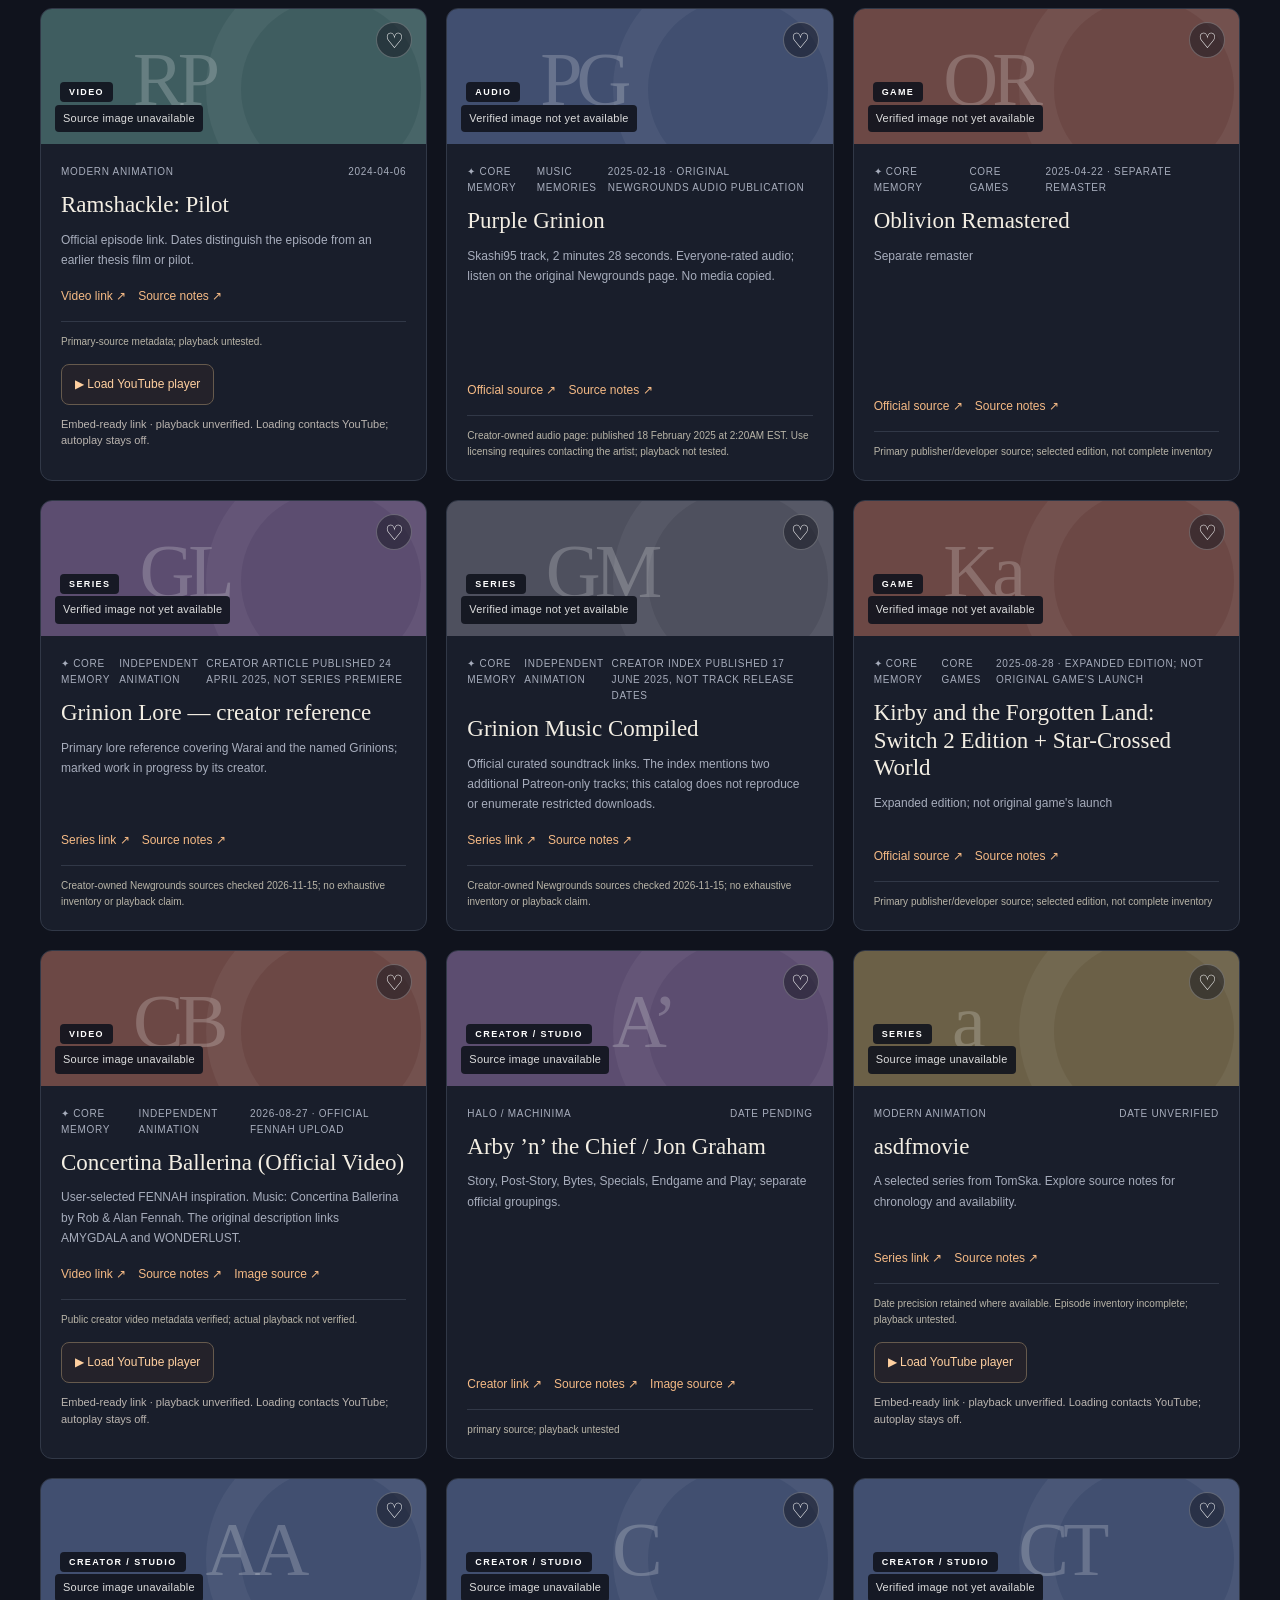
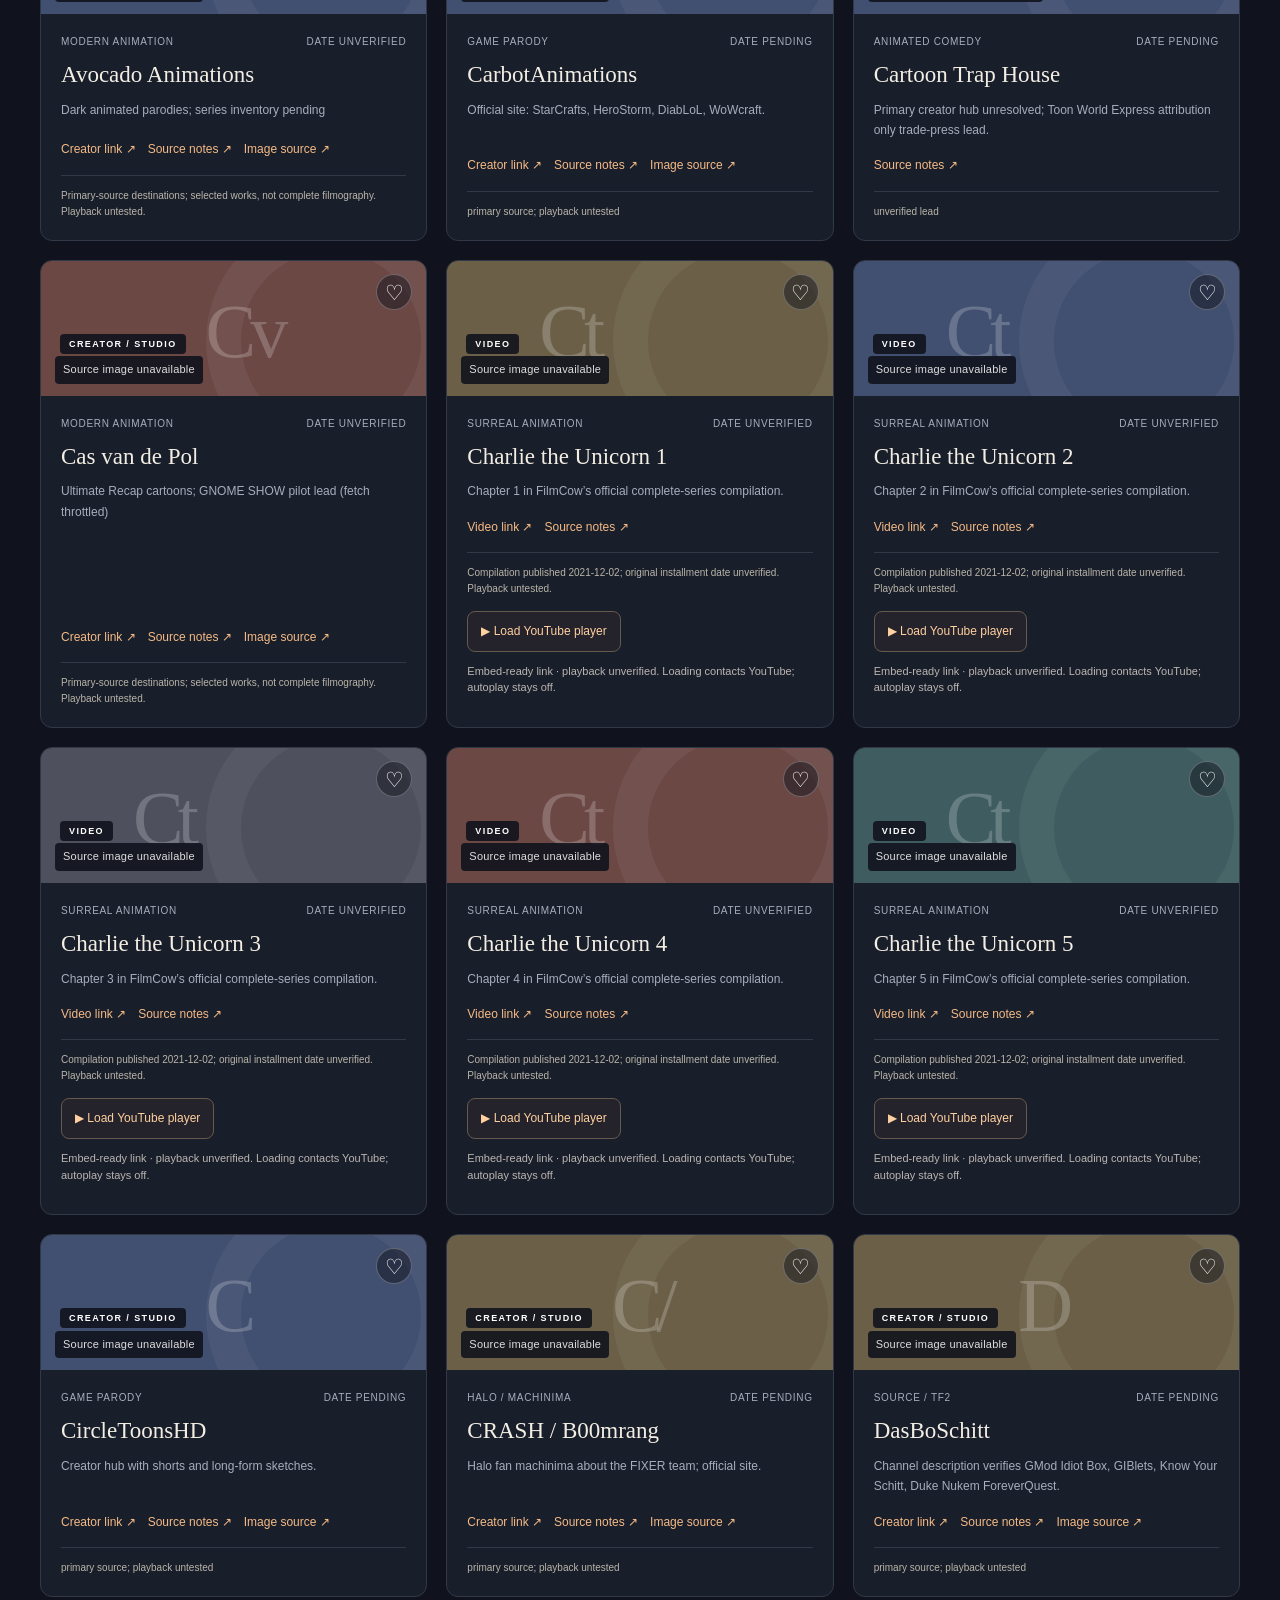
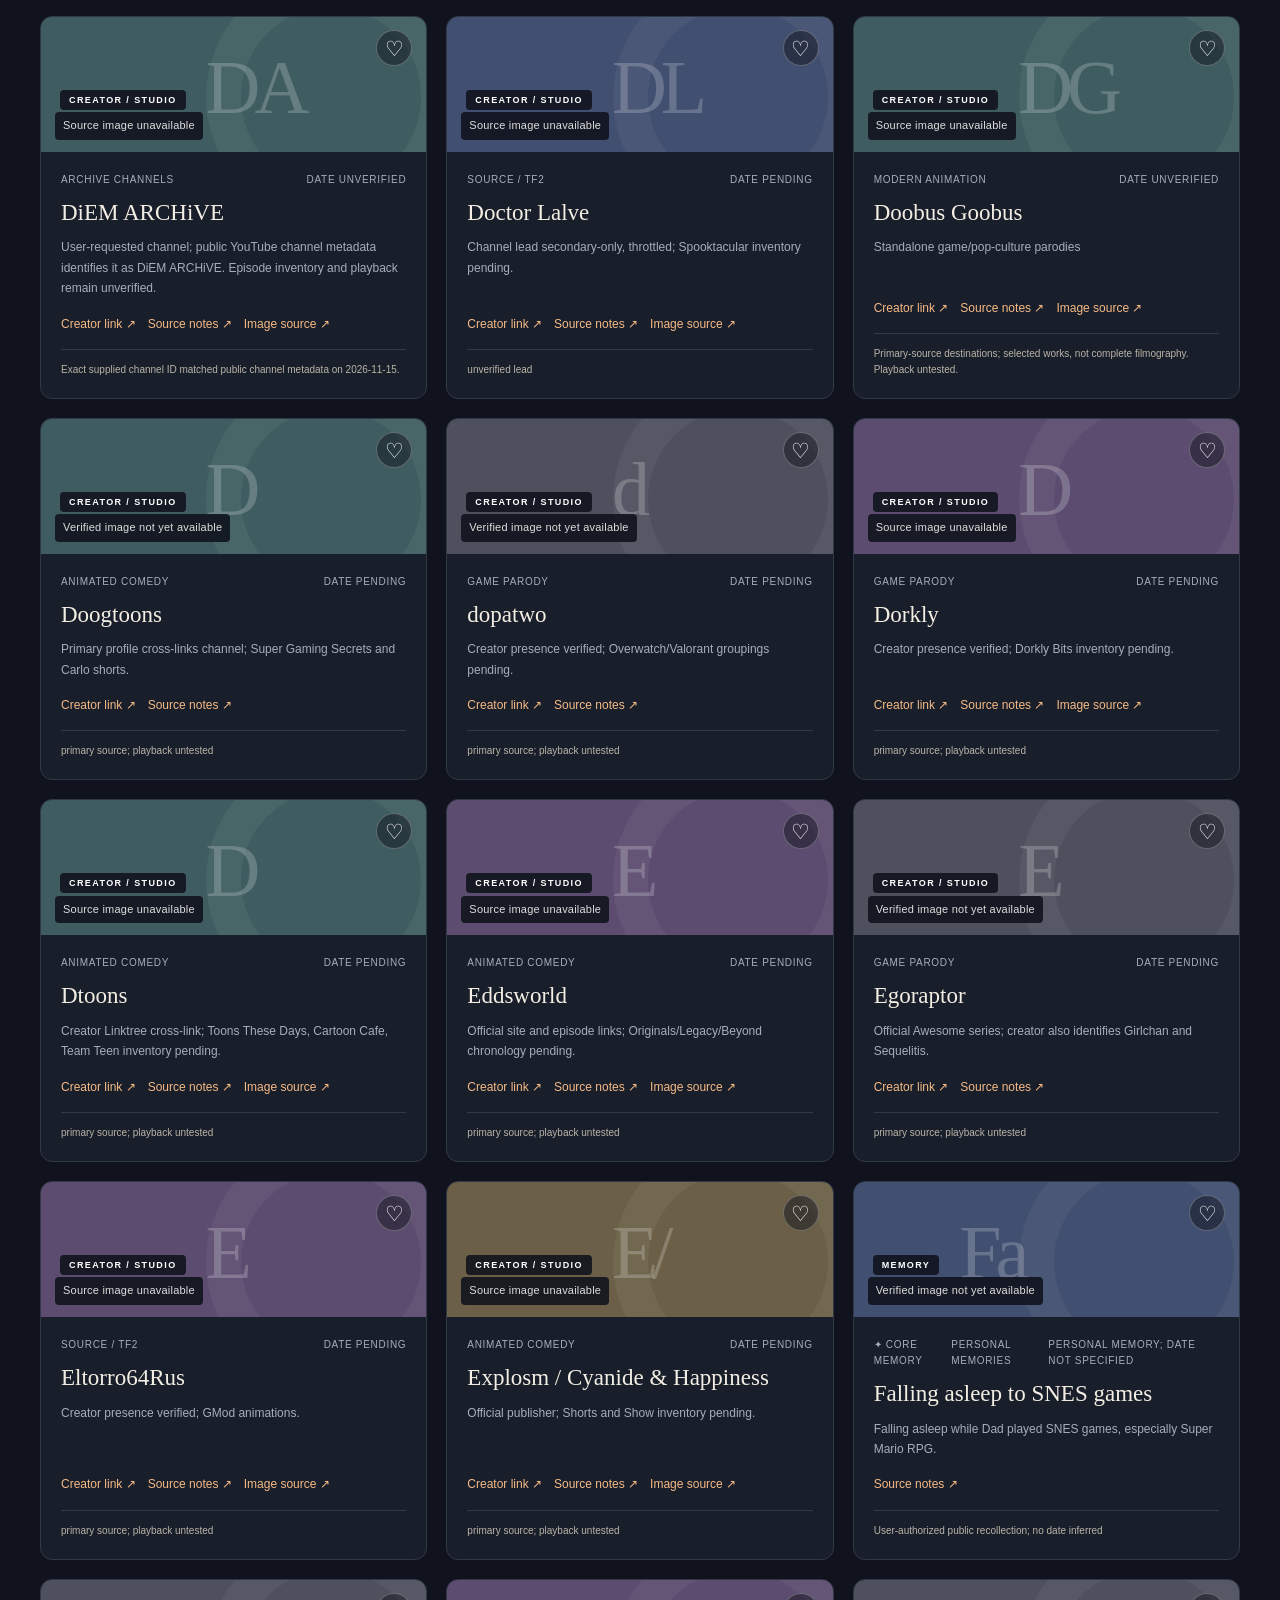
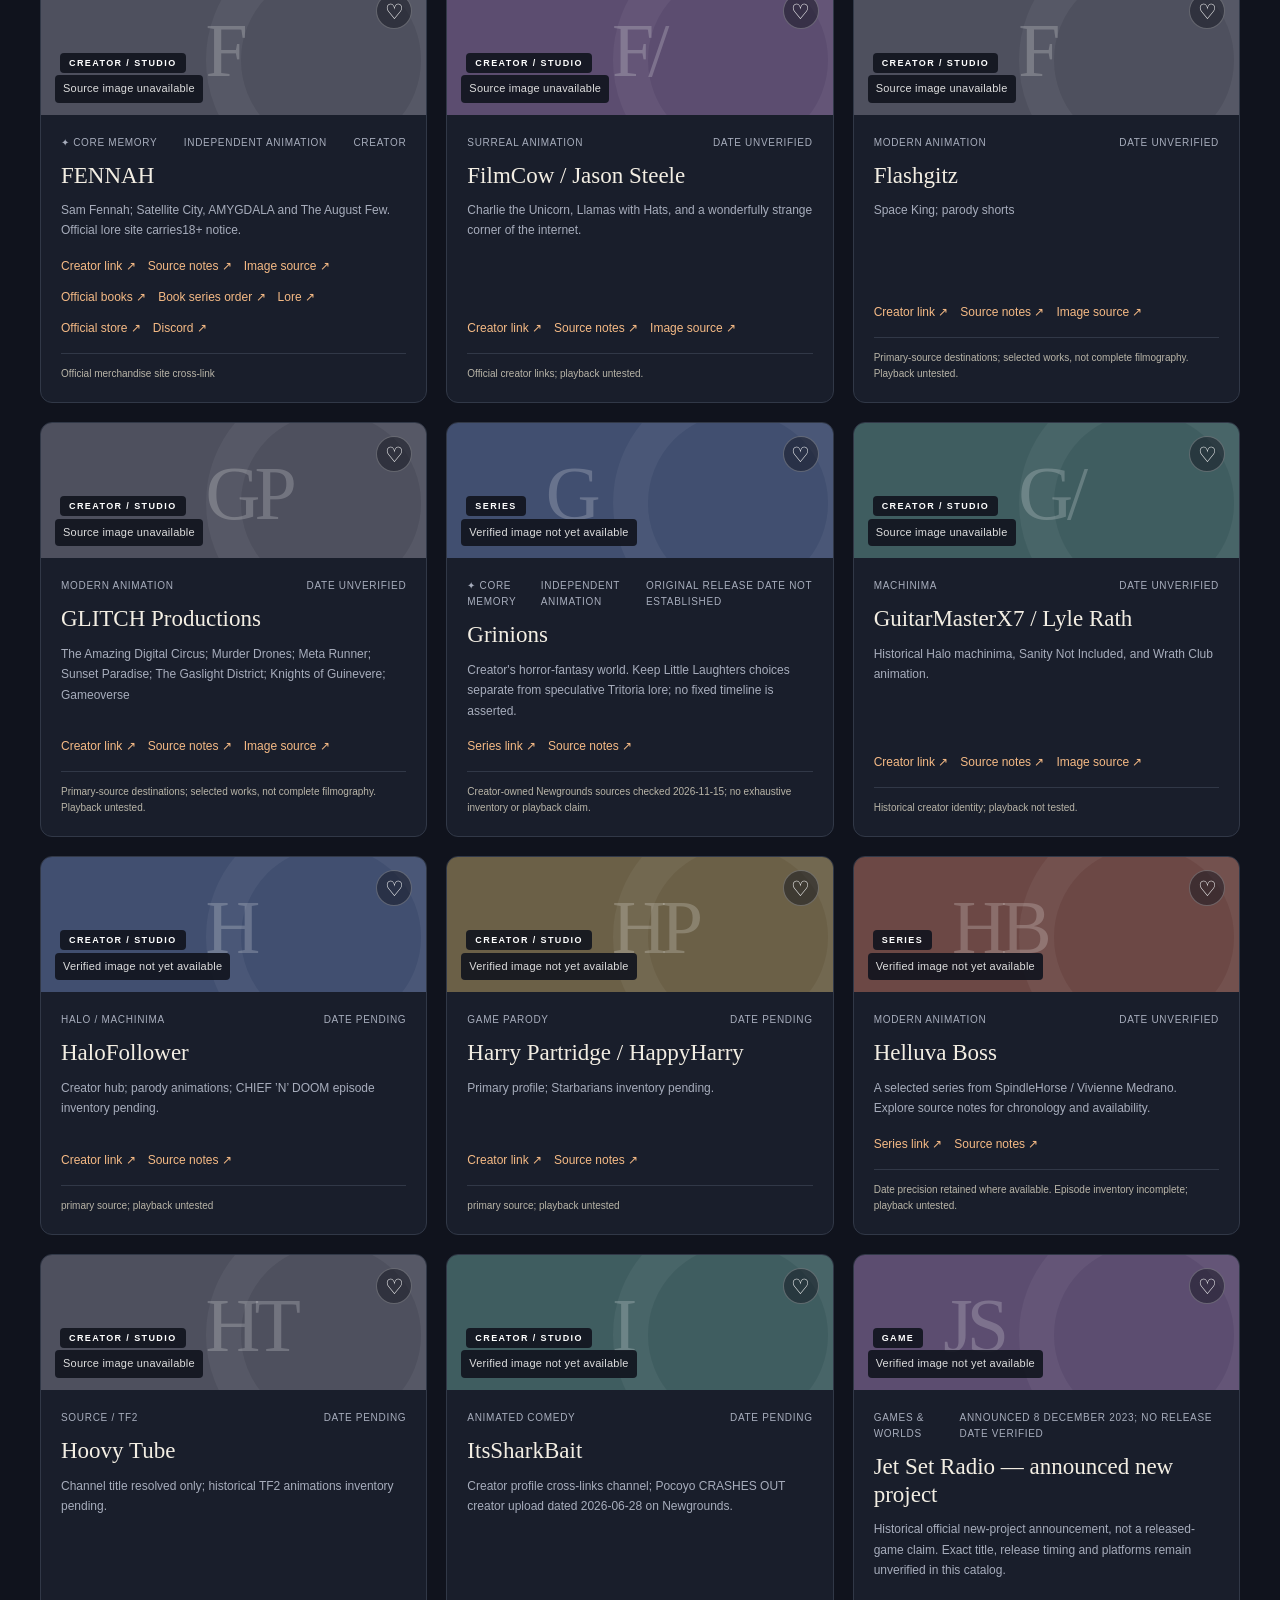
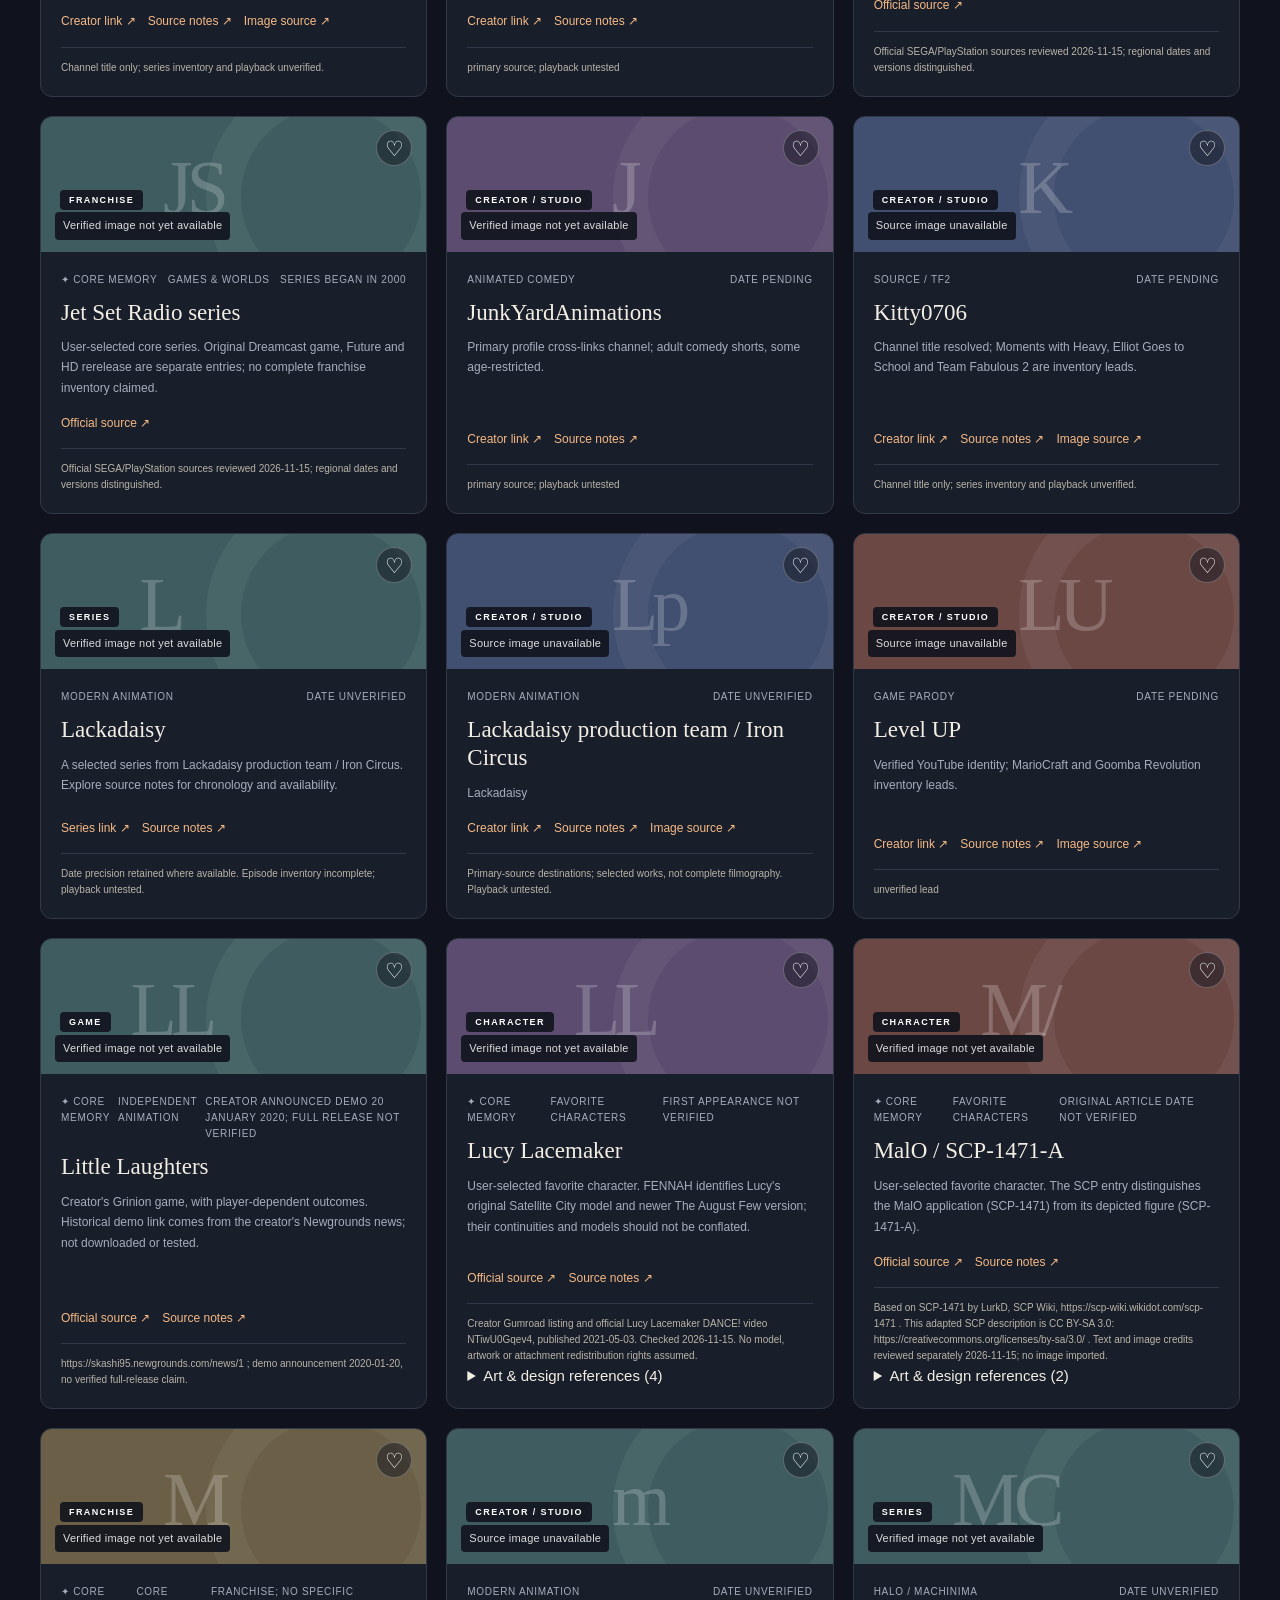
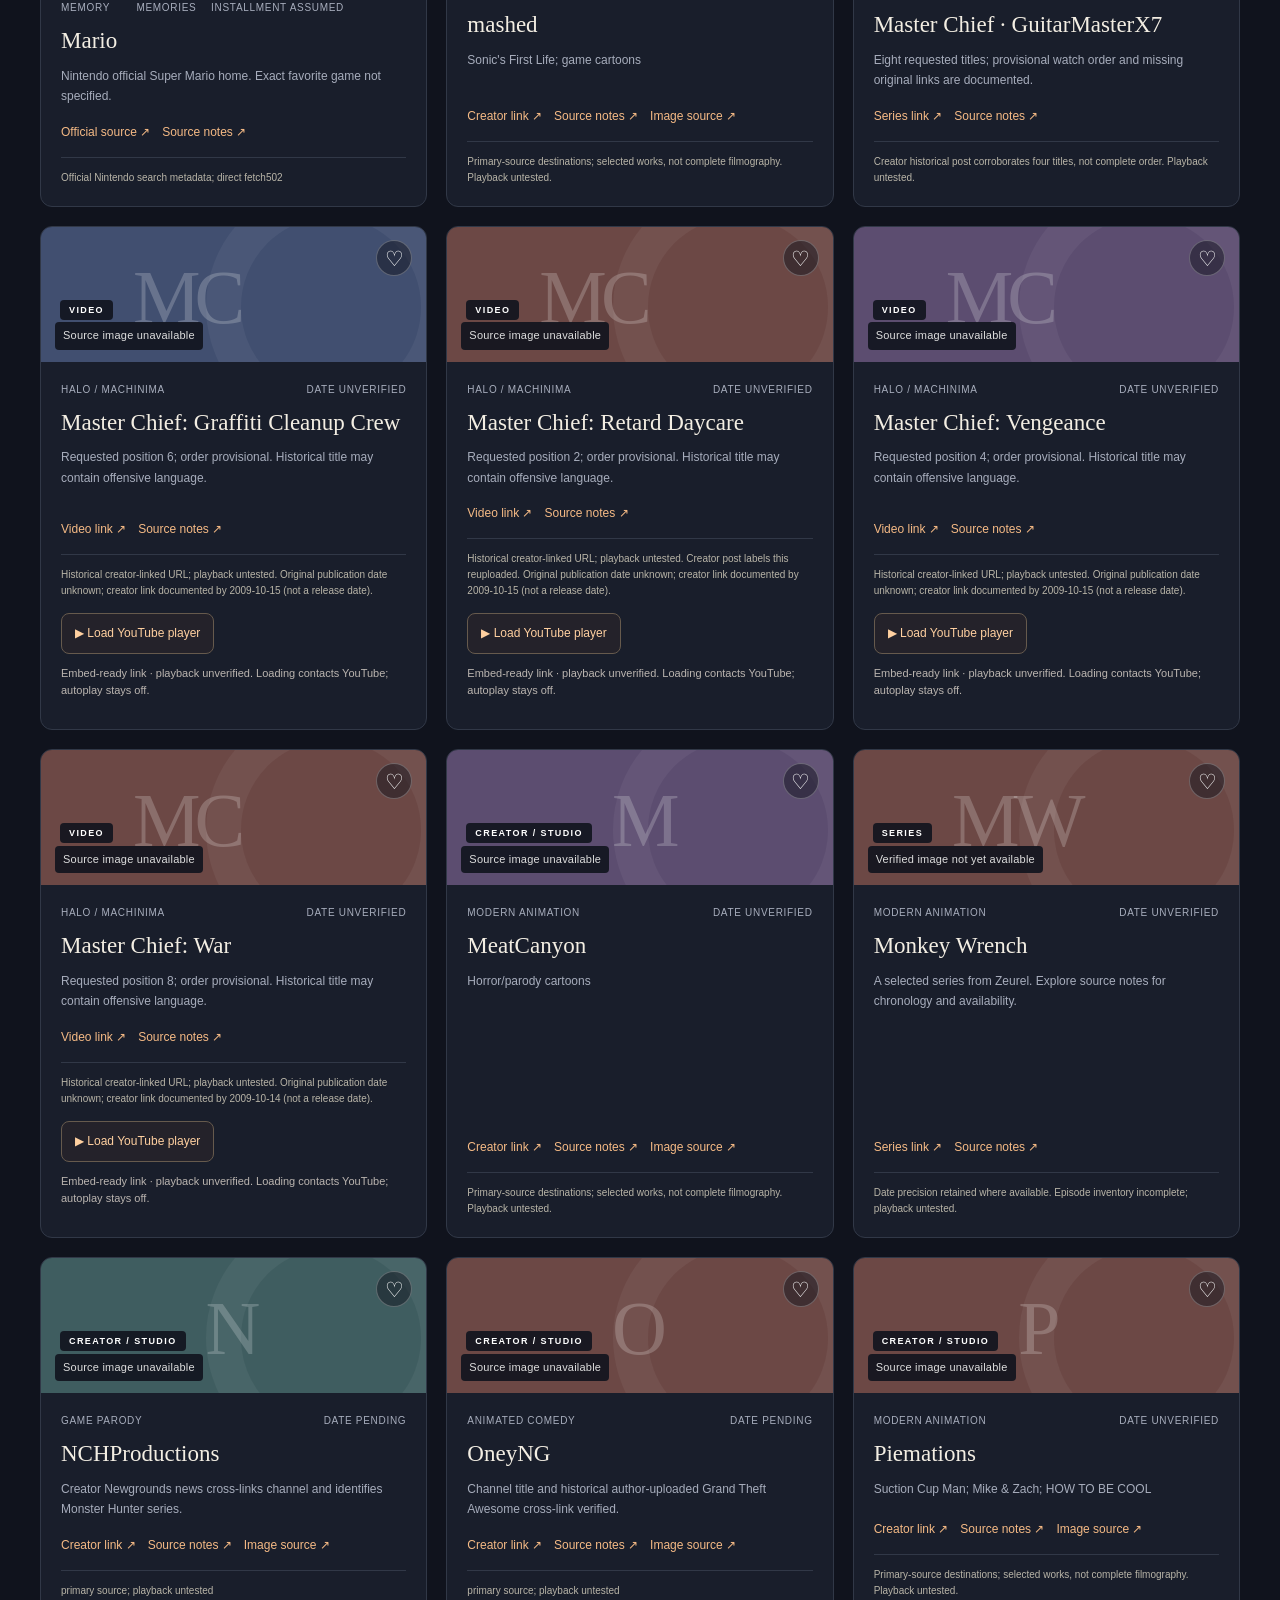
==== commit 6d69172c: "Add source-only model collection with unknown-rights safeguards" ====
--- a/docs/index.html
+++ b/docs/index.html
@@ -1,6 +1,6 @@
 <!doctype html>
-<html lang="en"><head><meta charset="utf-8"><meta name="viewport" content="width=device-width, initial-scale=1"><meta name="theme-color" content="#141724"><meta name="description" content="A lovingly organized archive of internet creators, series, and the videos that stayed with us."><title>Memories · The internet we grew up with</title><link rel="stylesheet" href="styles.css?v=media-1"><script src="app.js?v=art-references-1" defer></script></head>
+<html lang="en"><head><meta charset="utf-8"><meta name="viewport" content="width=device-width, initial-scale=1"><meta name="theme-color" content="#141724"><meta name="description" content="A lovingly organized archive of internet creators, series, and the videos that stayed with us."><title>Memories · The internet we grew up with</title><link rel="stylesheet" href="styles.css?v=media-1"><script src="app.js?v=models-1" defer></script></head>
 <body><a class="skip" href="#collection">Skip to collection</a><header><a class="brand" href="#" aria-label="Memories home"><span class="brand-icon">M</span>memories<span class="brand-dot">.</span></a><nav aria-label="Main navigation"><a href="#collection">The collection</a><a href="https://github.com/Herbertofury/memories/wiki">Field notes ↗</a><a href="https://github.com/Herbertofury/memories">GitHub ↗</a></nav></header>
 <main><section class="hero"><div><p class="eyebrow">AN INTERNET TIME CAPSULE <span>●</span></p><h1>Some things<br>stay with <em>you.</em></h1><p class="intro">Late-night machinima. Impossible cartoons. The creators and series that made the internet feel like home.</p><a class="explore" href="#collection">Open the collection <span>↗</span></a></div><div class="tape" aria-hidden="true"><div class="tape-label"><span>THE GOOD INTERNET</span><b>VOL. 001</b><i>press play on a memory</i></div><div class="reels"><span>✳</span><div></div><span>✳</span></div><small>NOT LOST. JUST WAITING TO BE FOUND.</small></div></section>
-<section class="collection" id="collection"><div class="section-heading"><div><p class="eyebrow">YOUR PERSONAL REWIND</p><h2>The collection</h2></div><p id="total" class="muted">Loading the archive…</p></div><div class="tabs" role="group" aria-label="Collection view"><button data-view="all" aria-pressed="true">Everything</button><button data-view="creator" aria-pressed="false">Creators & studios</button><button data-view="series" aria-pressed="false">Series</button><button data-view="worlds" aria-pressed="false">Worlds & games</button><button data-view="video" aria-pressed="false">Videos</button><button data-view="character" aria-pressed="false">Characters</button><button data-view="audio" aria-pressed="false">Music tracks</button><button data-view="core" aria-pressed="false">✦ Core memories</button><button data-view="favorites" aria-pressed="false">♥ Your favorites <span id="fav-count">0</span></button></div><div class="filters"><label class="search"><span>⌕</span><input id="search" type="search" placeholder="Find a creator, series, video, or character…" aria-label="Search collection"></label><label>Category<select id="category"><option value="all">All categories</option></select></label><label>Sort by<select id="sort"><option value="oldest">Original date · oldest</option><option value="newest">Original date · newest</option><option value="name">A → Z</option></select></label></div><p class="storage-note" id="storage-note">Favorites are saved only in this browser. No account or cross-device sync. Source images load from their hosts; YouTube players load only when you choose.</p><div class="utility"><button id="export" class="text-button">Export favorites ↓</button><label class="text-button import-label">Import favorites ↑<input id="import" type="file" accept="application/json,.json" hidden></label></div><p id="status" role="status" aria-live="polite"></p><div id="grid" class="grid" aria-live="polite"></div><div id="empty" class="empty" hidden><h3>No memories here yet.</h3><p>Try another search or favorite something worth coming back to.</p><button id="reset">Reset filters</button></div><noscript>This collection needs JavaScript for sorting and favorites. <a href="https://github.com/Herbertofury/memories/wiki">Browse the complete wiki instead.</a></noscript></section>
+<section class="collection" id="collection"><div class="section-heading"><div><p class="eyebrow">YOUR PERSONAL REWIND</p><h2>The collection</h2></div><p id="total" class="muted">Loading the archive…</p></div><div class="tabs" role="group" aria-label="Collection view"><button data-view="all" aria-pressed="true">Everything</button><button data-view="creator" aria-pressed="false">Creators & studios</button><button data-view="series" aria-pressed="false">Series</button><button data-view="worlds" aria-pressed="false">Worlds & games</button><button data-view="video" aria-pressed="false">Videos</button><button data-view="character" aria-pressed="false">Characters</button><button data-view="model" aria-pressed="false">Models</button><button data-view="audio" aria-pressed="false">Music tracks</button><button data-view="core" aria-pressed="false">✦ Core memories</button><button data-view="favorites" aria-pressed="false">♥ Your favorites <span id="fav-count">0</span></button></div><div class="filters"><label class="search"><span>⌕</span><input id="search" type="search" placeholder="Find a creator, series, video, or character…" aria-label="Search collection"></label><label>Category<select id="category"><option value="all">All categories</option></select></label><label>Sort by<select id="sort"><option value="oldest">Original date · oldest</option><option value="newest">Original date · newest</option><option value="name">A → Z</option></select></label></div><p class="storage-note" id="storage-note">Favorites are saved only in this browser. No account or cross-device sync. Source images load from their hosts; YouTube players load only when you choose.</p><div class="utility"><button id="export" class="text-button">Export favorites ↓</button><label class="text-button import-label">Import favorites ↑<input id="import" type="file" accept="application/json,.json" hidden></label></div><p id="status" role="status" aria-live="polite"></p><div id="grid" class="grid" aria-live="polite"></div><div id="empty" class="empty" hidden><h3>No memories here yet.</h3><p>Try another search or favorite something worth coming back to.</p><button id="reset">Reset filters</button></div><noscript>This collection needs JavaScript for sorting and favorites. <a href="https://github.com/Herbertofury/memories/wiki">Browse the complete wiki instead.</a></noscript></section>
 <section class="footnote"><span>✦</span><div><h3>A collection, not a claim of completeness.</h3><p>Original releases and later reuploads are different memories. Dates and links carry their source notes; an archived URL does not guarantee a playable video. Sorting uses original publication dates only, never later reuploads or documented-by dates. Unknown originals sort last. Character search uses documented annotations, not an exhaustive transcript index. Thumbnail availability is not playback proof. Click-to-load YouTube players keep autoplay off; blocked or restricted videos retain their direct links.</p></div></section></main><footer><a class="brand" href="#">memories.</a><p>Made for the things you don’t want to forget.</p><a href="https://github.com/Herbertofury/memories/wiki">Sources & archive notes ↗</a></footer></body></html>
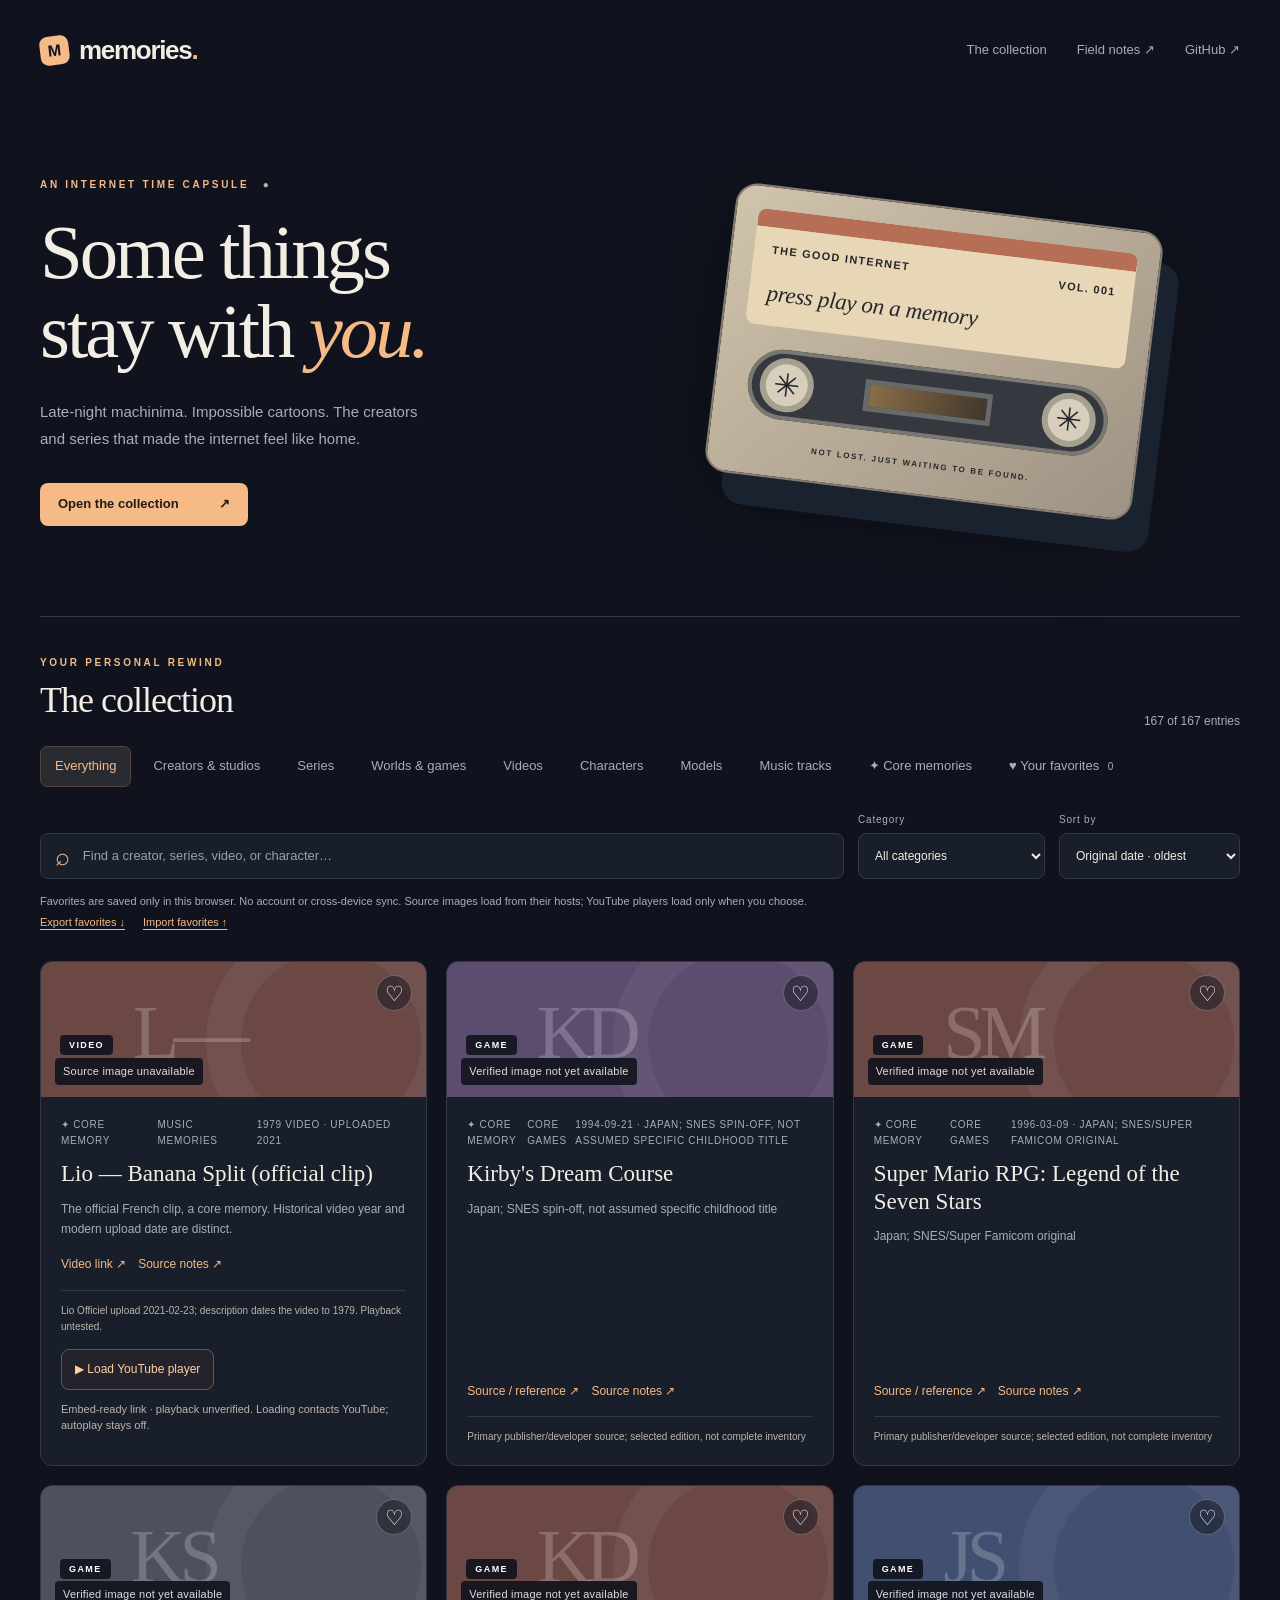
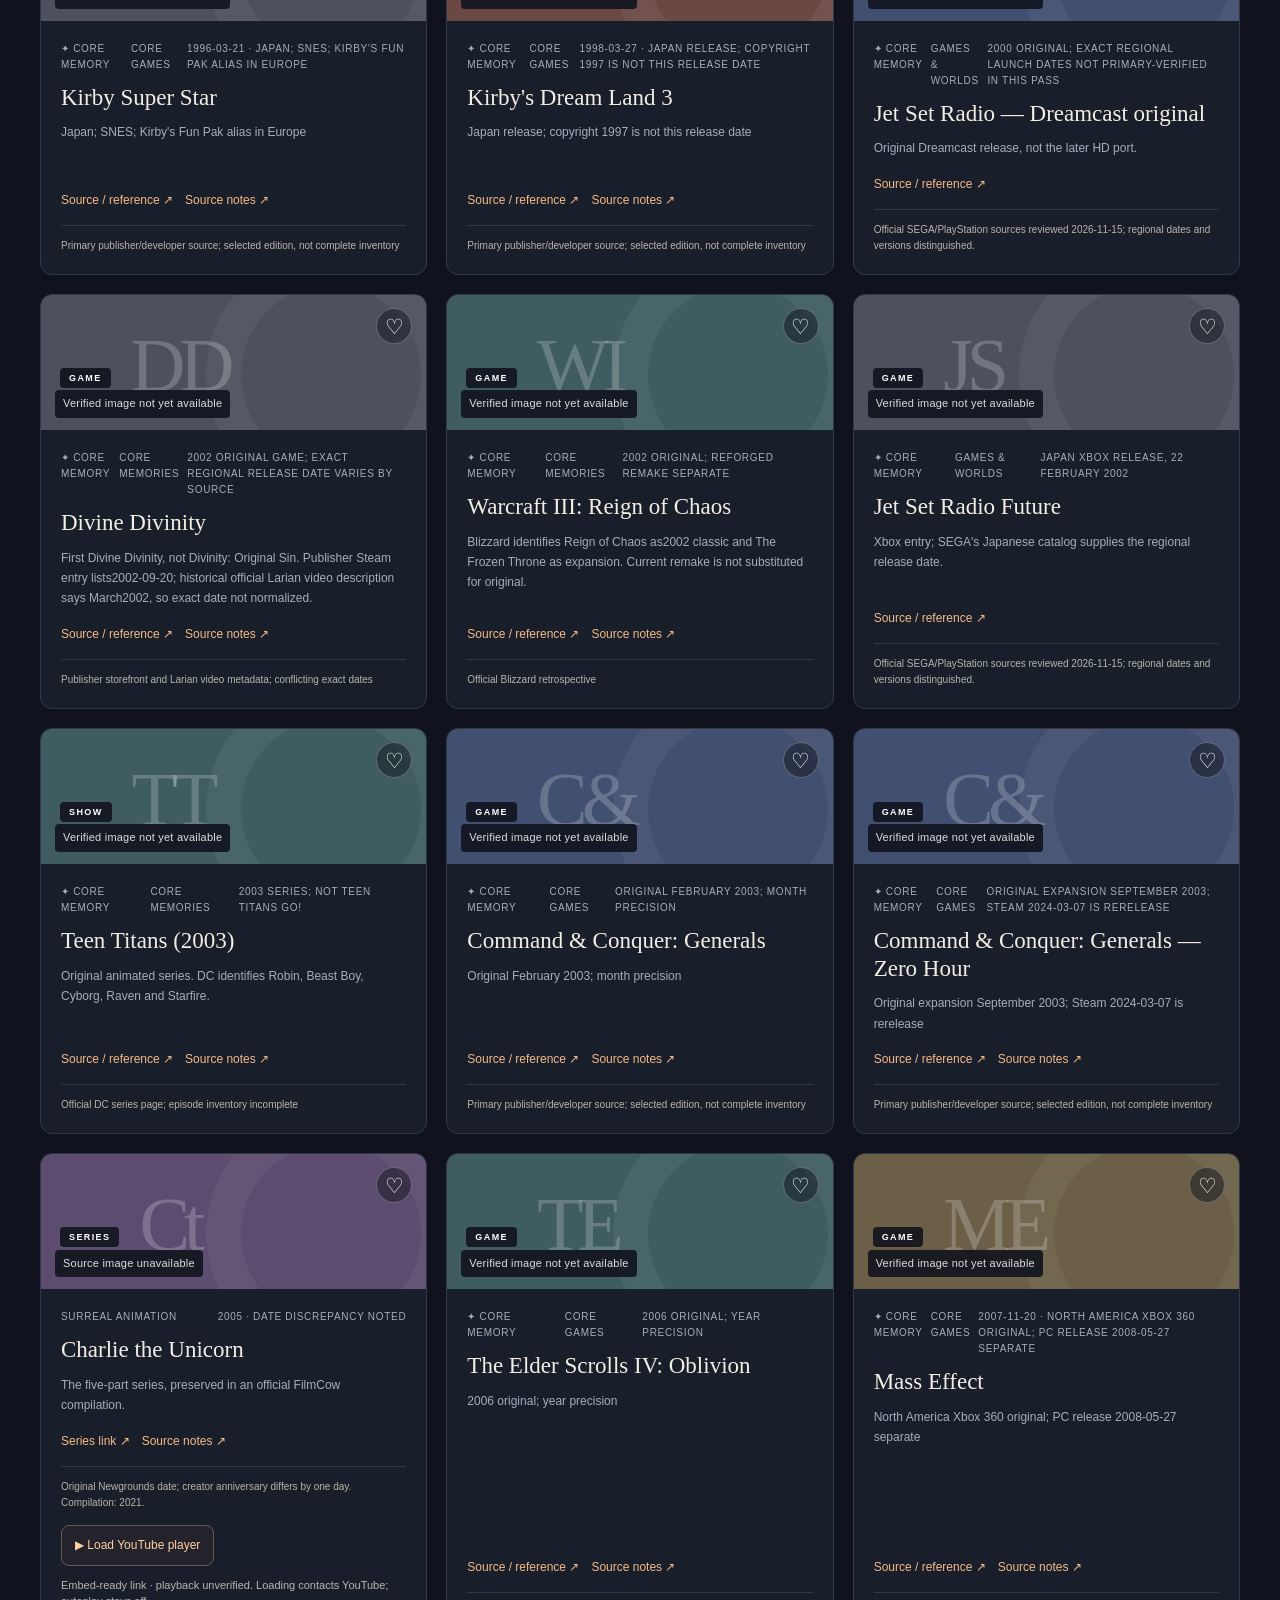
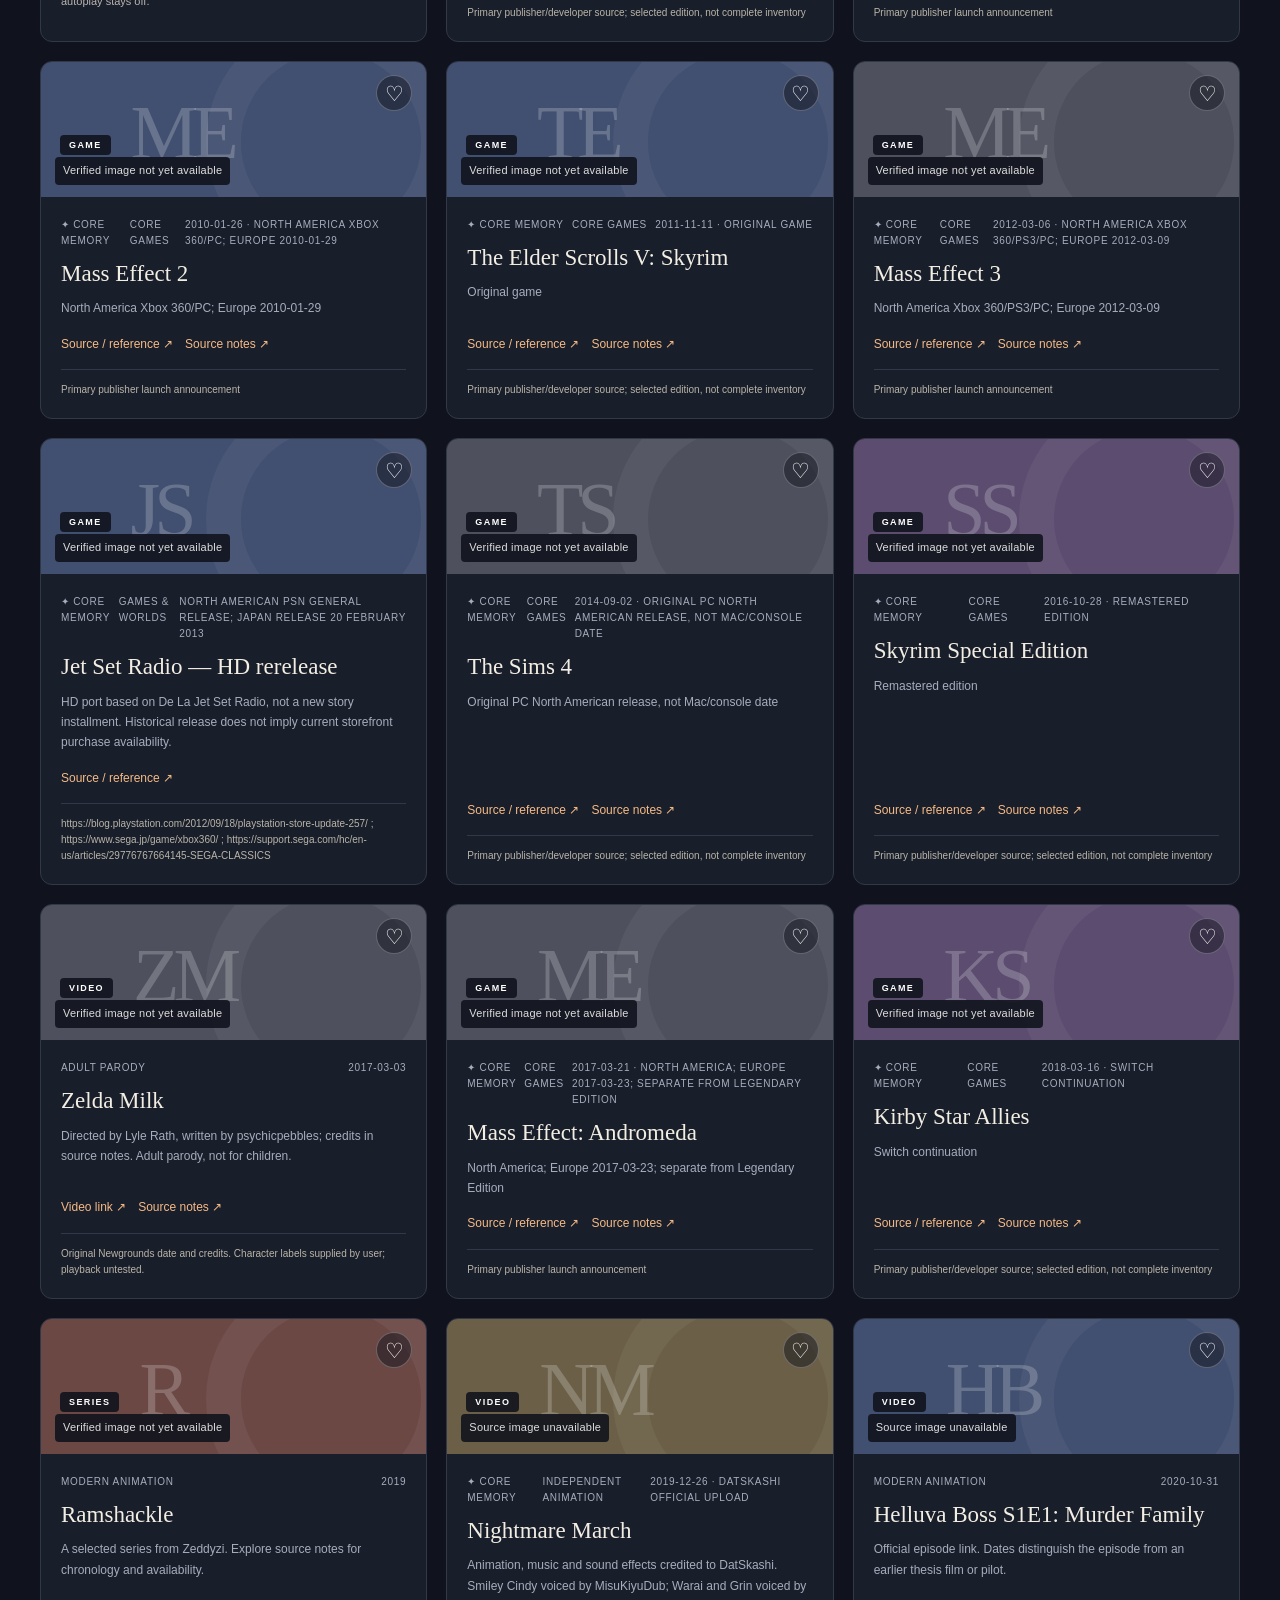
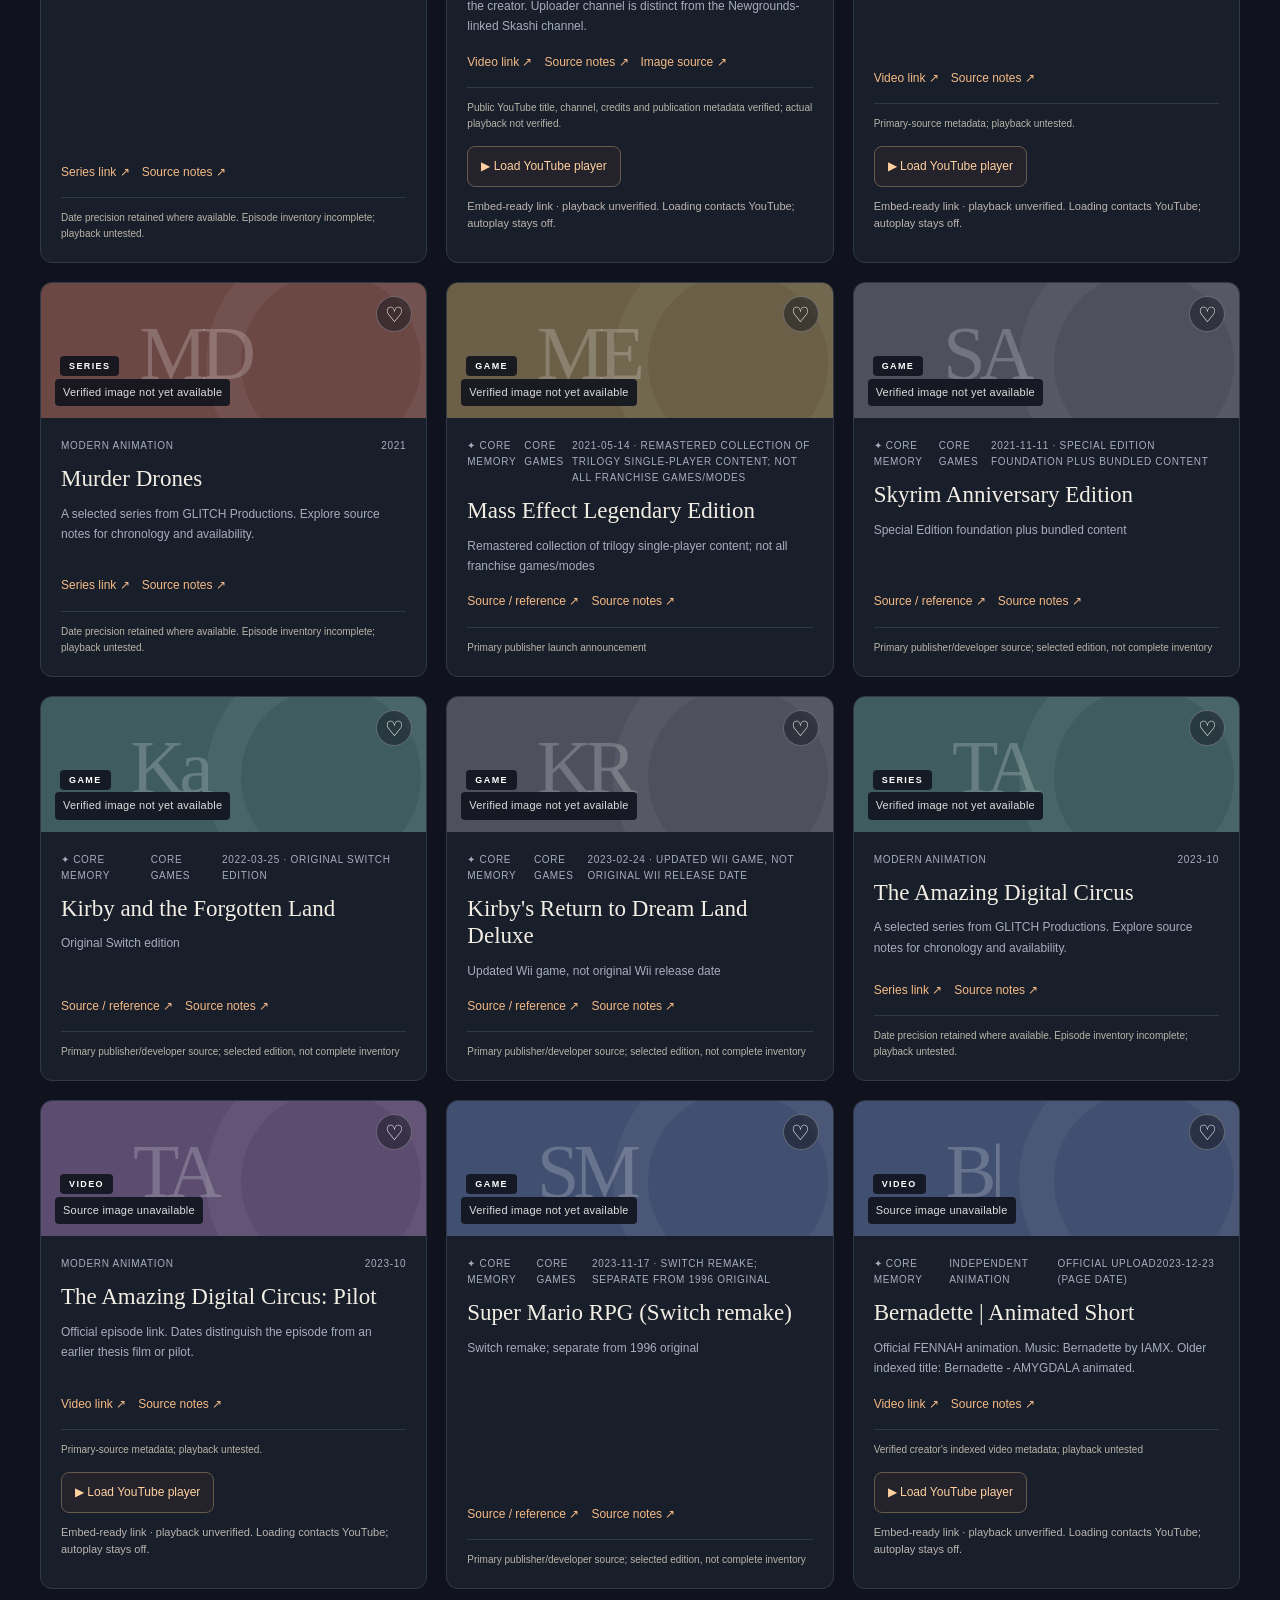
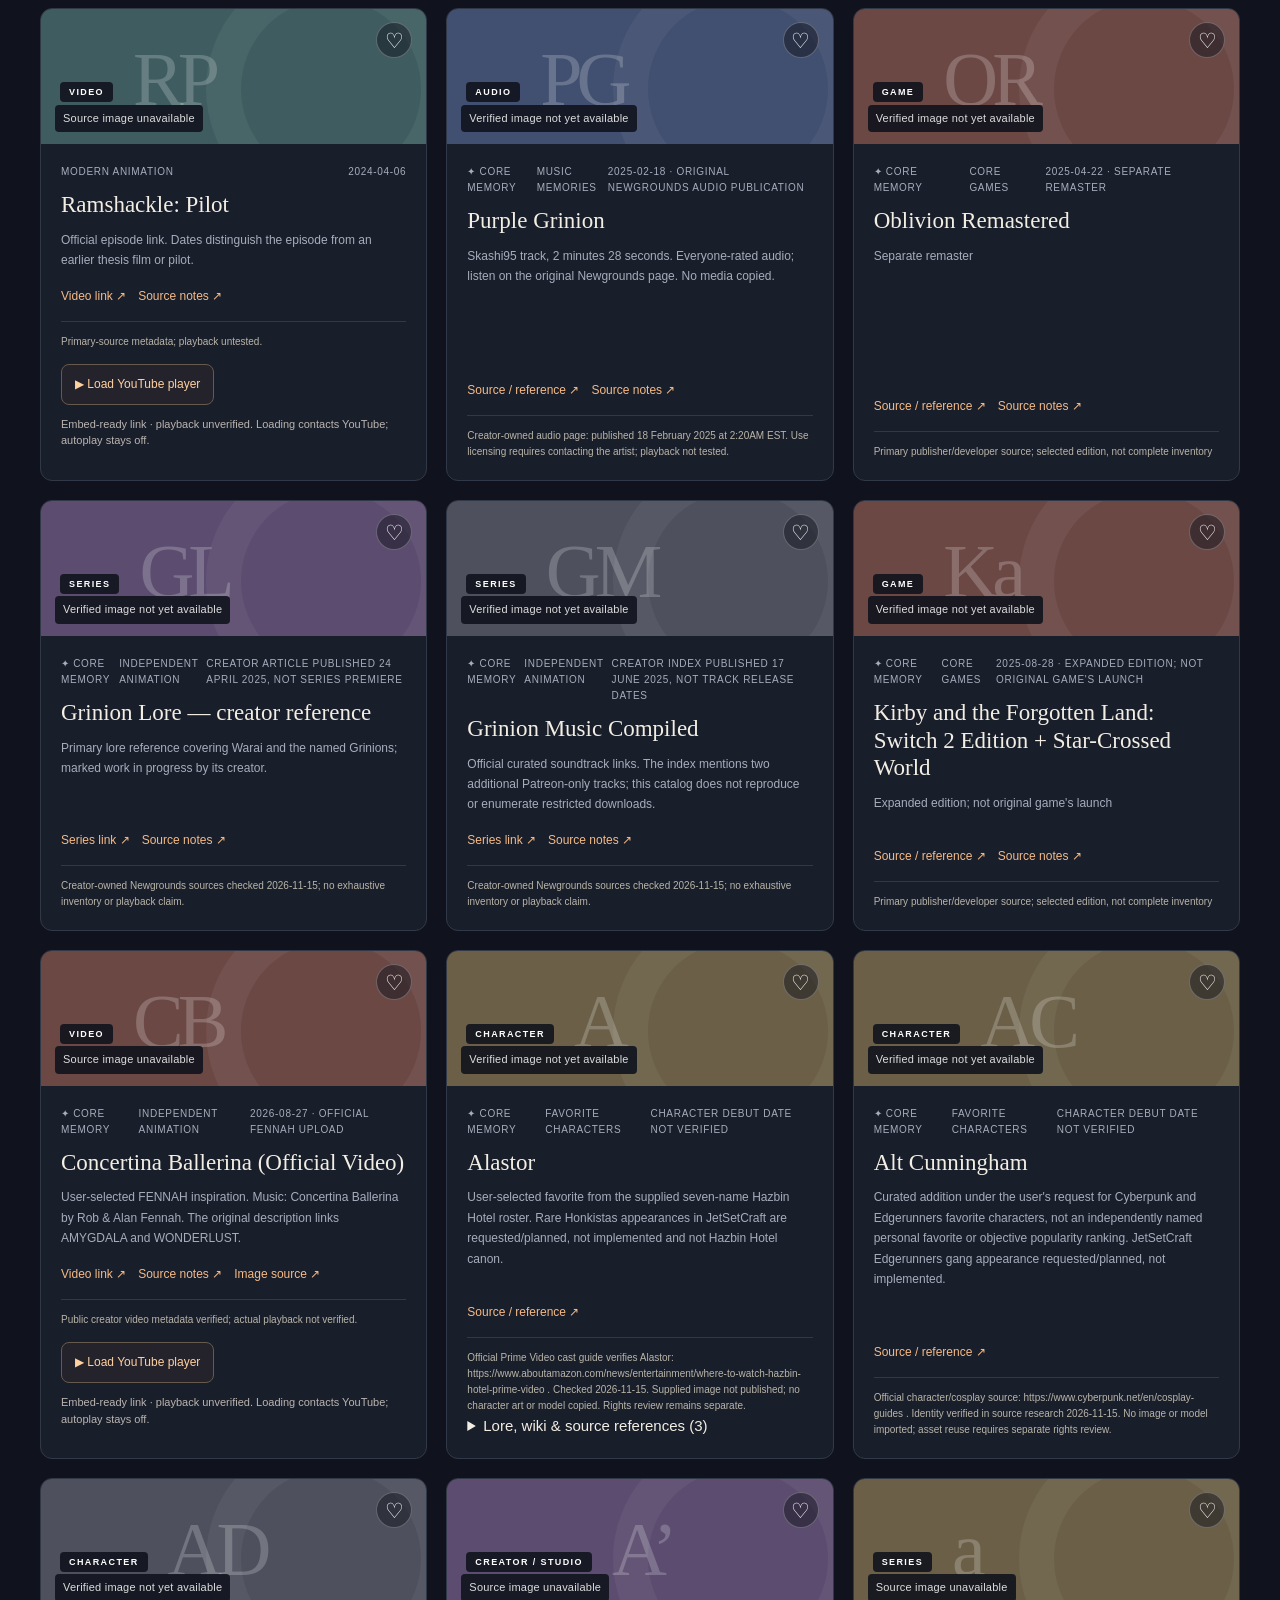
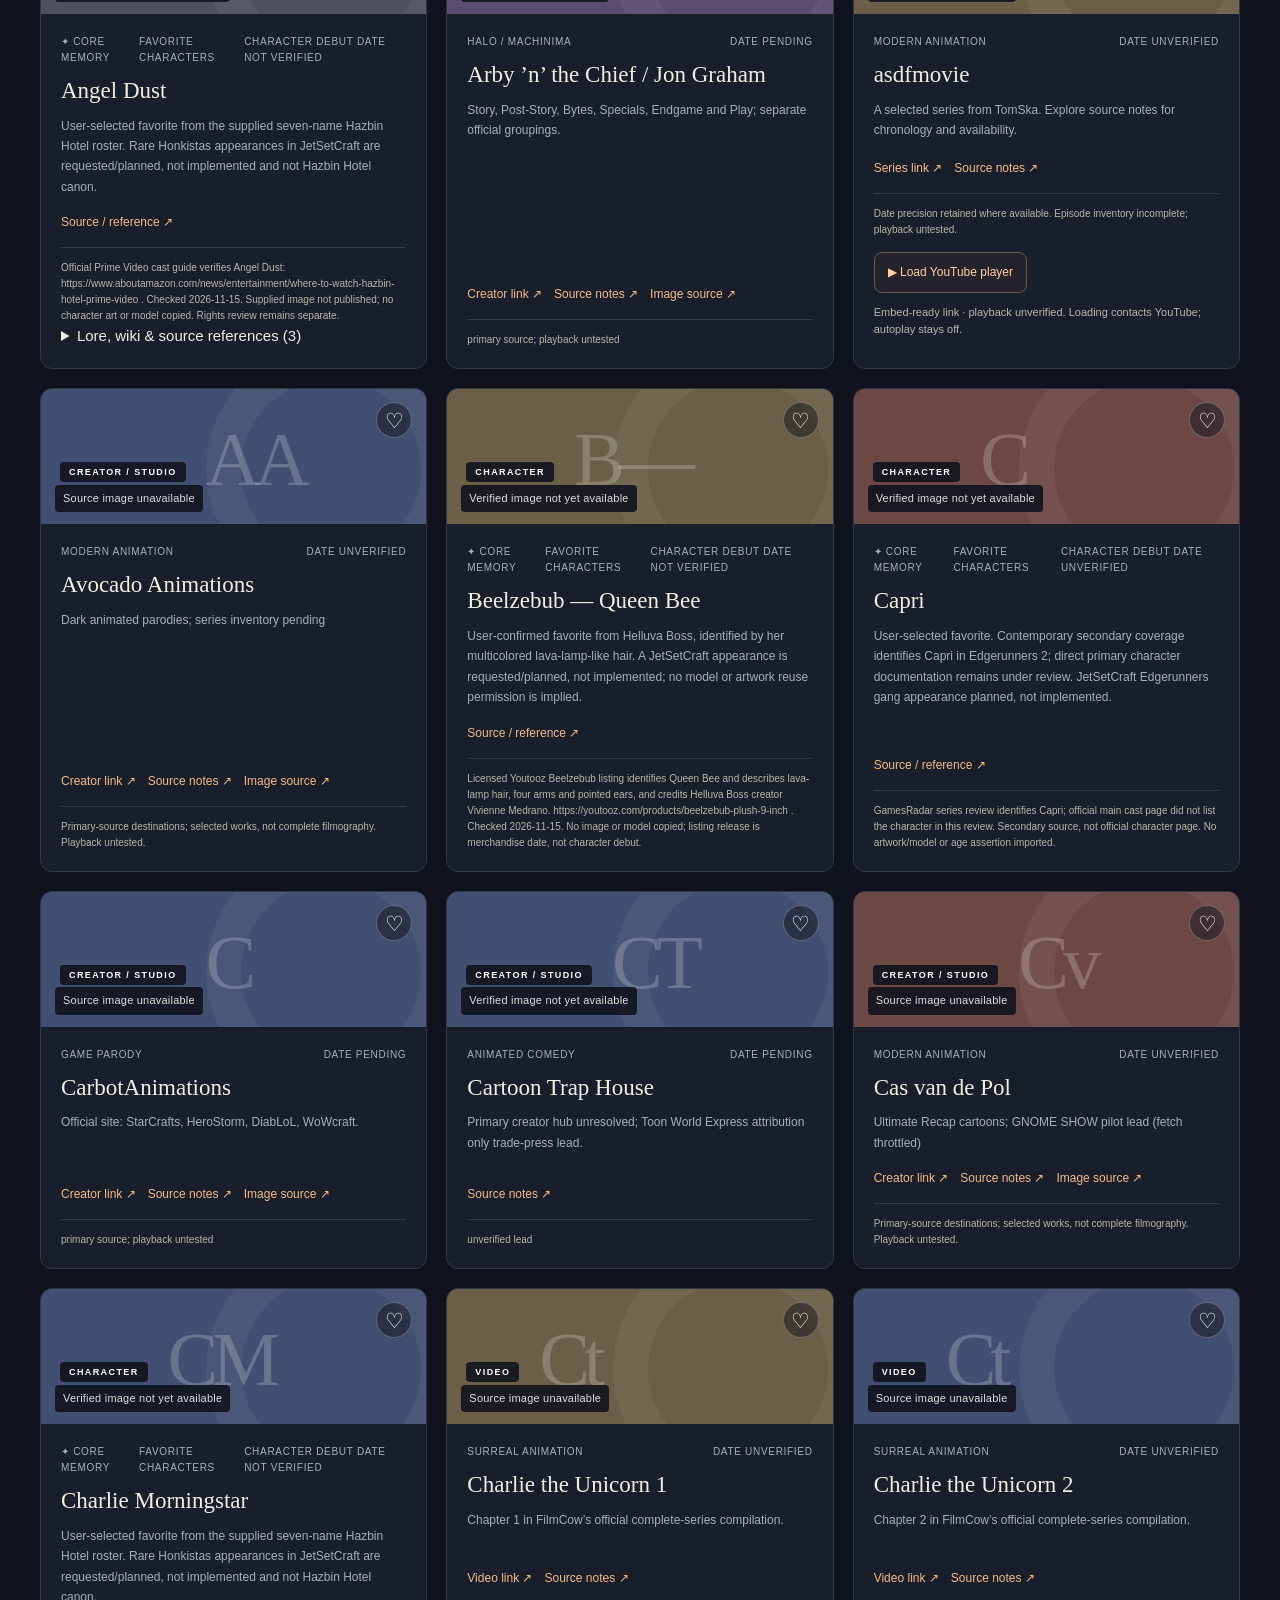
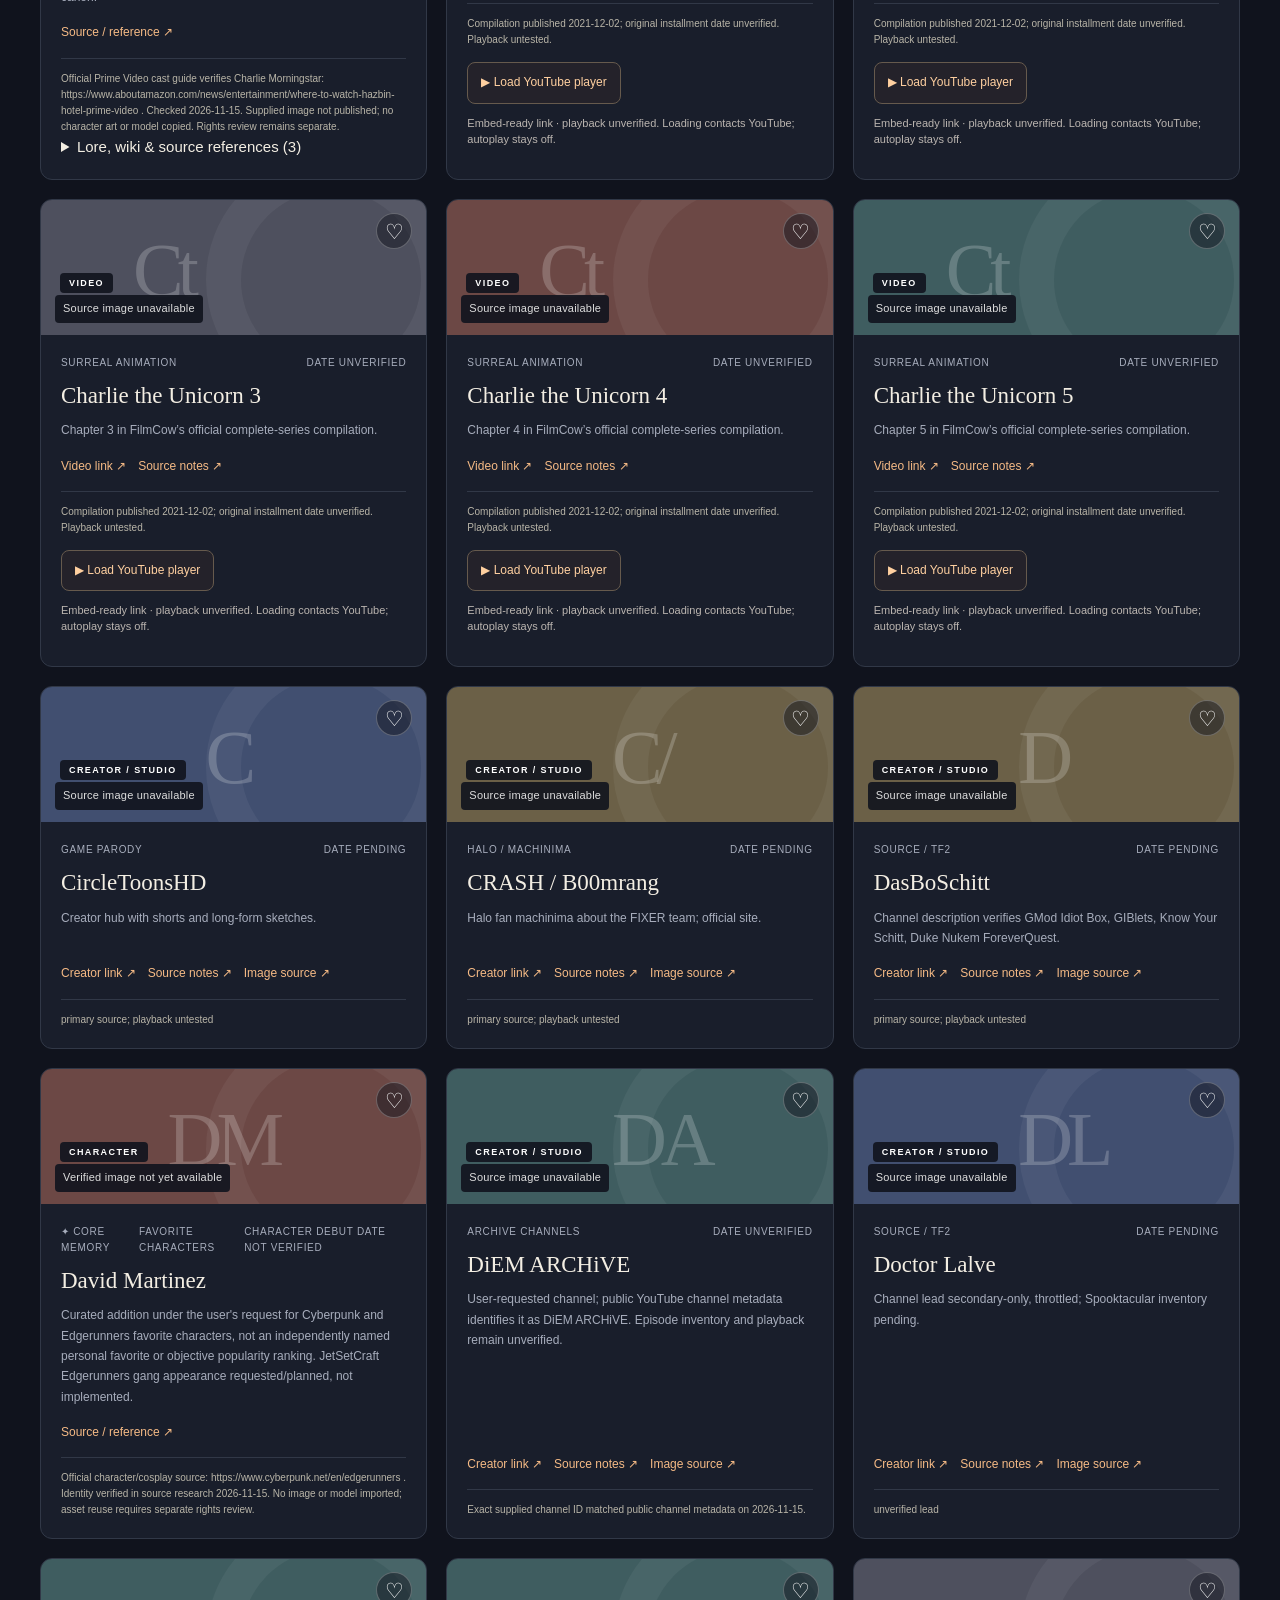
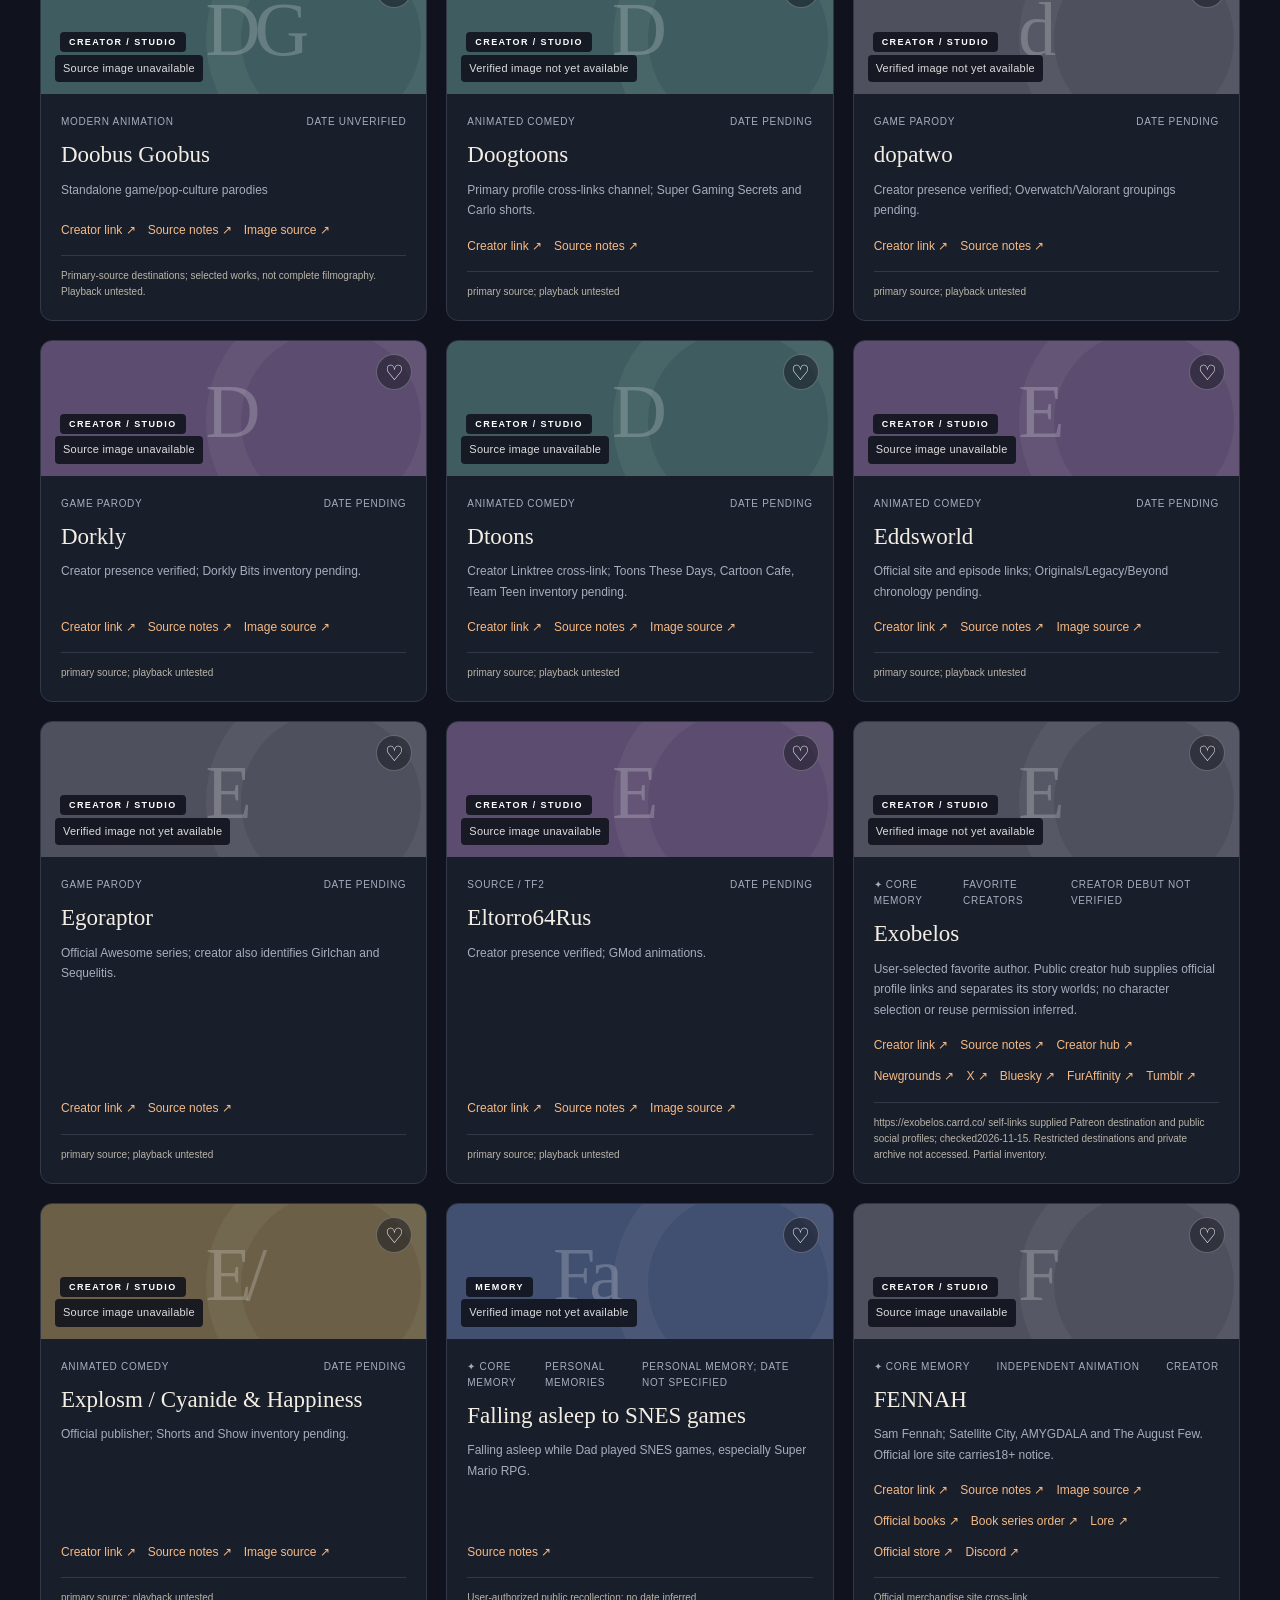
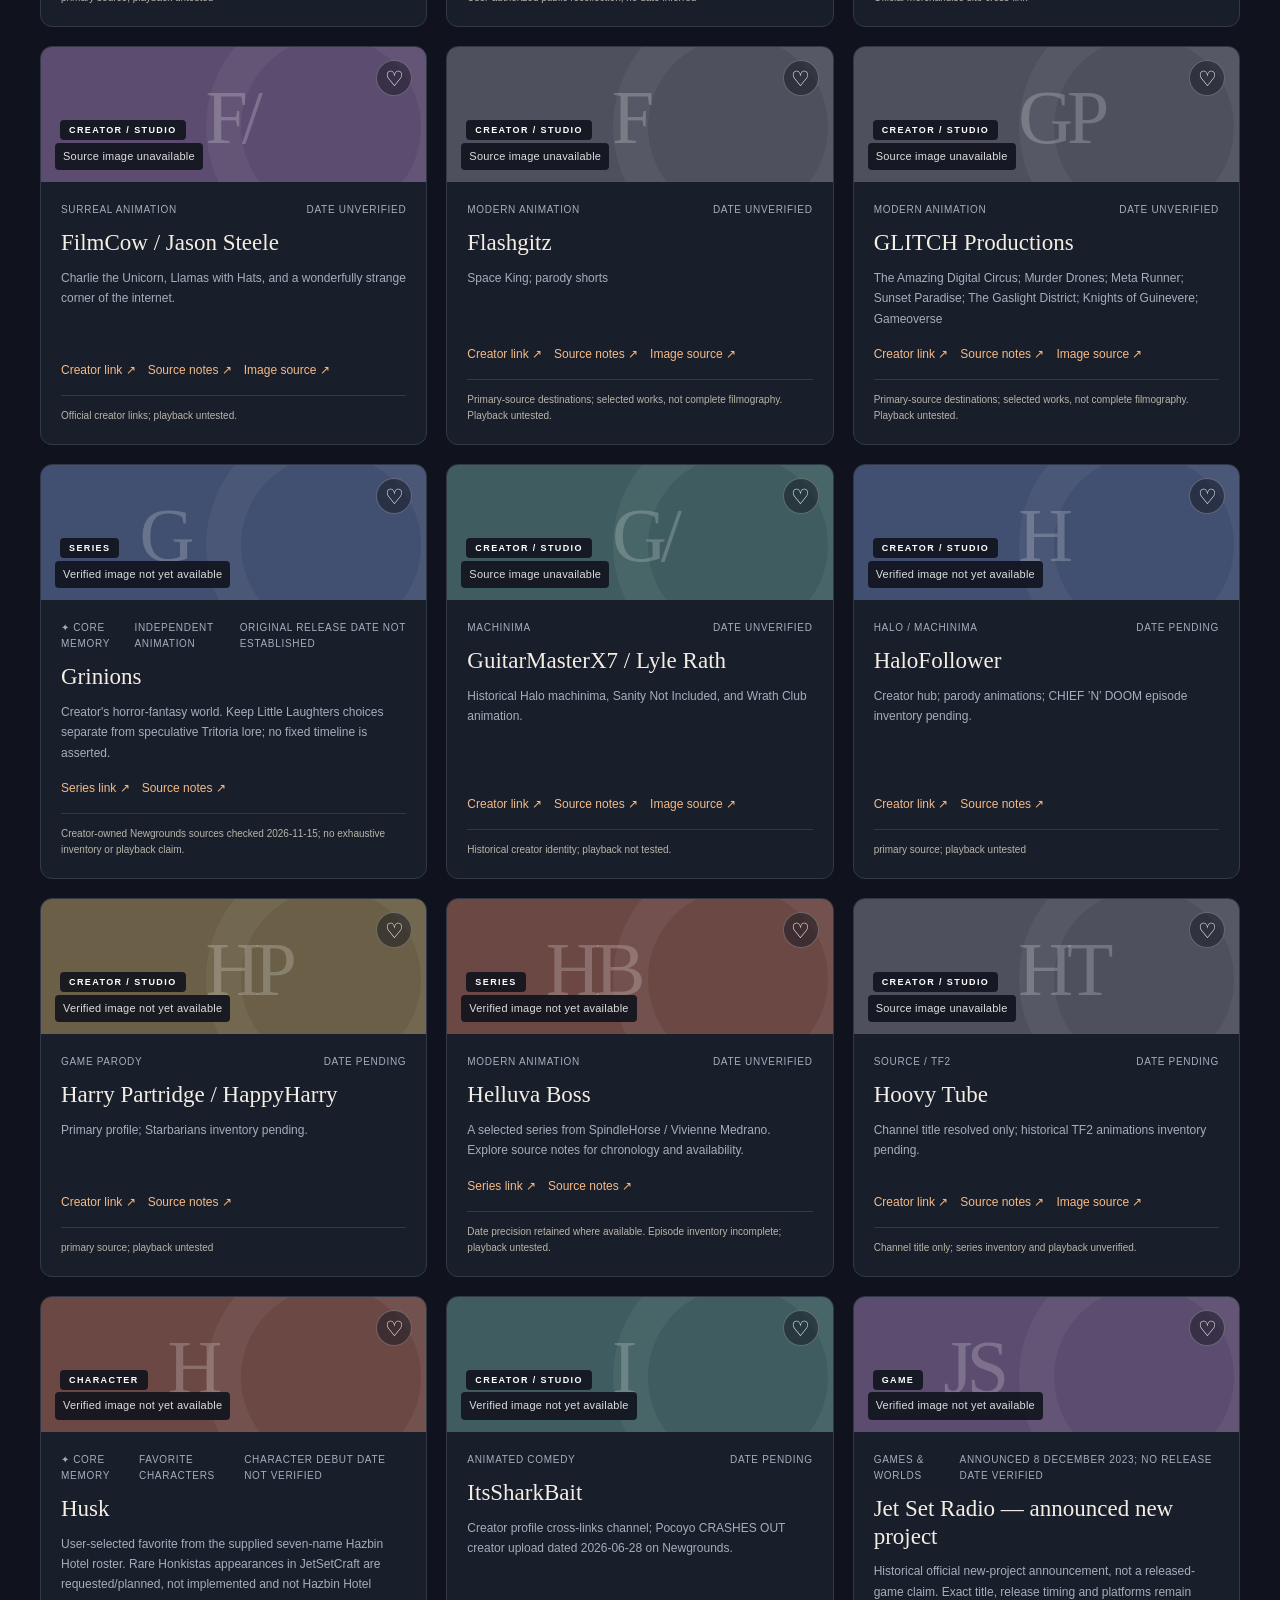
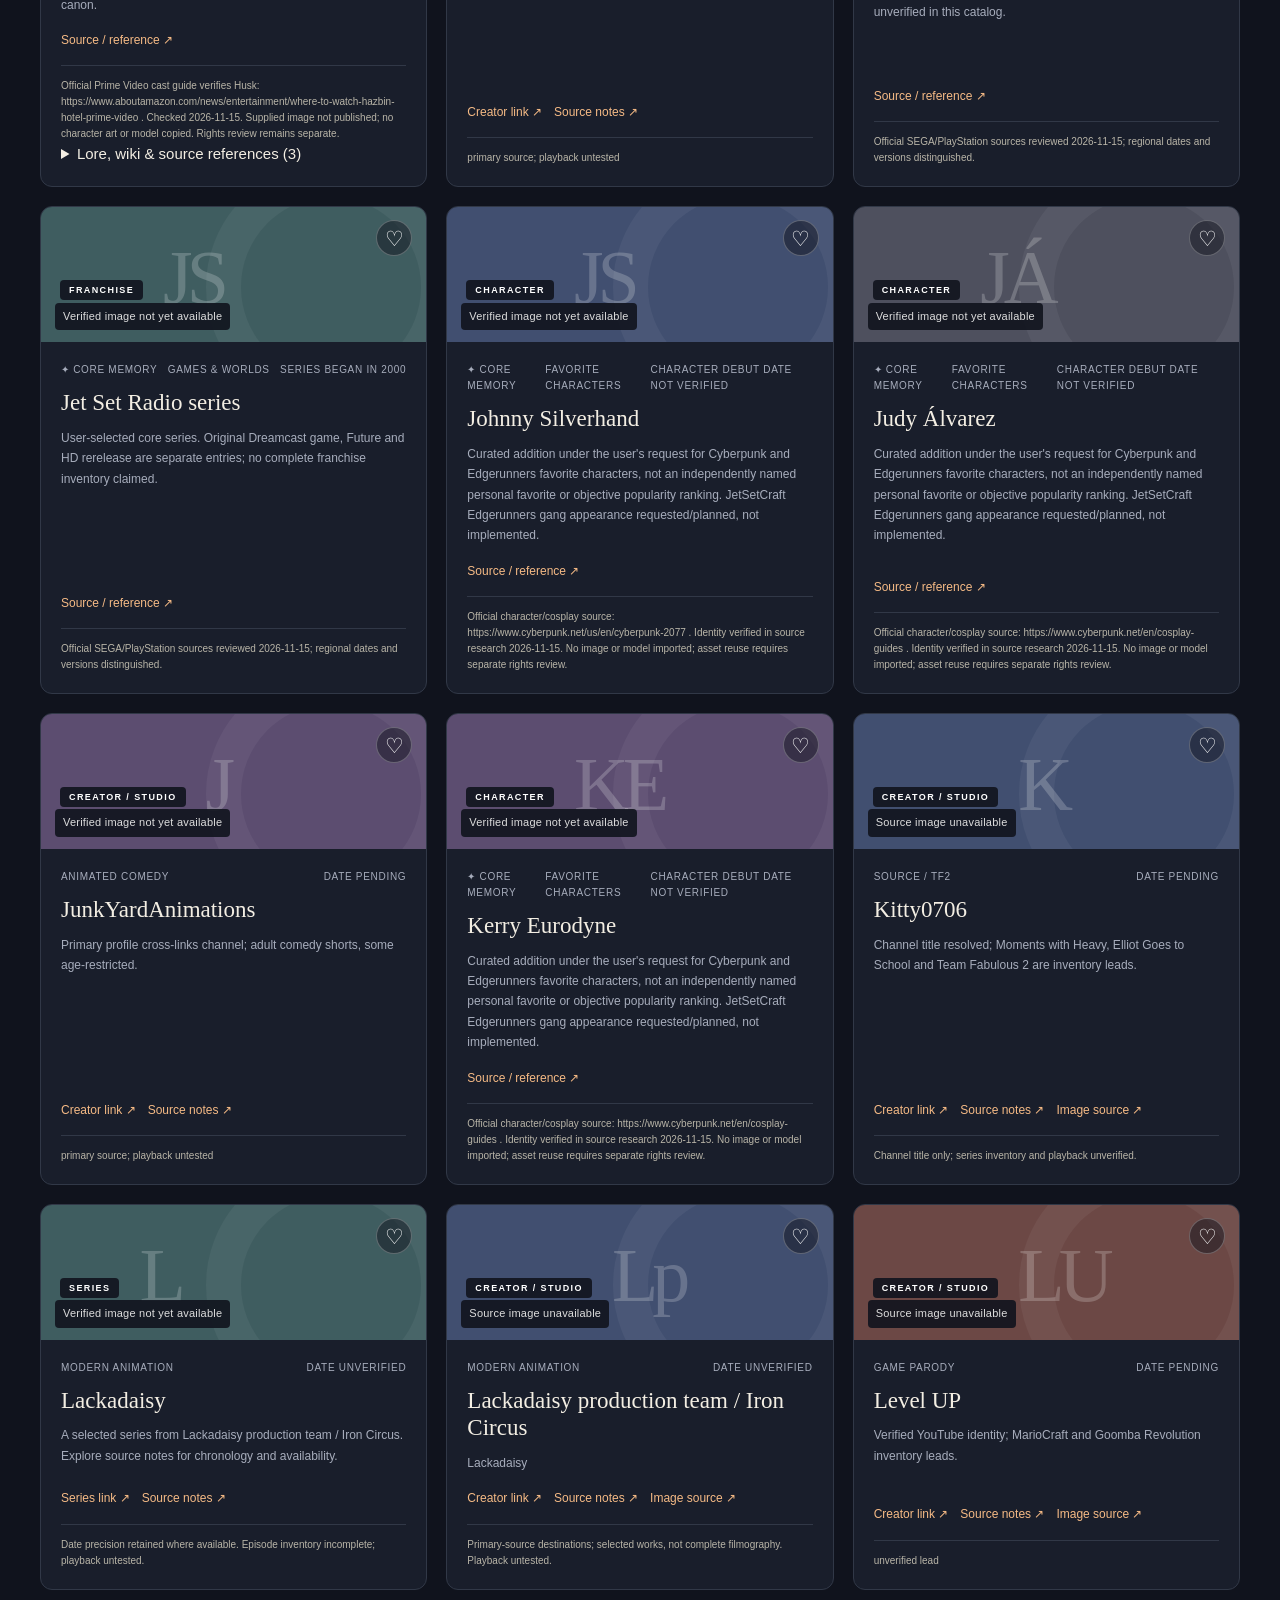
==== commit 7dd35963: "Refresh script cache identity for provenance panels" ====
--- a/docs/index.html
+++ b/docs/index.html
@@ -1,5 +1,5 @@
 <!doctype html>
-<html lang="en"><head><meta charset="utf-8"><meta name="viewport" content="width=device-width, initial-scale=1"><meta name="theme-color" content="#141724"><meta name="description" content="A lovingly organized archive of internet creators, series, and the videos that stayed with us."><title>Memories · The internet we grew up with</title><link rel="stylesheet" href="styles.css?v=media-1"><script src="app.js?v=models-1" defer></script></head>
+<html lang="en"><head><meta charset="utf-8"><meta name="viewport" content="width=device-width, initial-scale=1"><meta name="theme-color" content="#141724"><meta name="description" content="A lovingly organized archive of internet creators, series, and the videos that stayed with us."><title>Memories · The internet we grew up with</title><link rel="stylesheet" href="styles.css?v=media-1"><script src="app.js?v=provenance-2" defer></script></head>
 <body><a class="skip" href="#collection">Skip to collection</a><header><a class="brand" href="#" aria-label="Memories home"><span class="brand-icon">M</span>memories<span class="brand-dot">.</span></a><nav aria-label="Main navigation"><a href="#collection">The collection</a><a href="https://github.com/Herbertofury/memories/wiki">Field notes ↗</a><a href="https://github.com/Herbertofury/memories">GitHub ↗</a></nav></header>
 <main><section class="hero"><div><p class="eyebrow">AN INTERNET TIME CAPSULE <span>●</span></p><h1>Some things<br>stay with <em>you.</em></h1><p class="intro">Late-night machinima. Impossible cartoons. The creators and series that made the internet feel like home.</p><a class="explore" href="#collection">Open the collection <span>↗</span></a></div><div class="tape" aria-hidden="true"><div class="tape-label"><span>THE GOOD INTERNET</span><b>VOL. 001</b><i>press play on a memory</i></div><div class="reels"><span>✳</span><div></div><span>✳</span></div><small>NOT LOST. JUST WAITING TO BE FOUND.</small></div></section>
 <section class="collection" id="collection"><div class="section-heading"><div><p class="eyebrow">YOUR PERSONAL REWIND</p><h2>The collection</h2></div><p id="total" class="muted">Loading the archive…</p></div><div class="tabs" role="group" aria-label="Collection view"><button data-view="all" aria-pressed="true">Everything</button><button data-view="creator" aria-pressed="false">Creators & studios</button><button data-view="series" aria-pressed="false">Series</button><button data-view="worlds" aria-pressed="false">Worlds & games</button><button data-view="video" aria-pressed="false">Videos</button><button data-view="character" aria-pressed="false">Characters</button><button data-view="model" aria-pressed="false">Models</button><button data-view="audio" aria-pressed="false">Music tracks</button><button data-view="core" aria-pressed="false">✦ Core memories</button><button data-view="favorites" aria-pressed="false">♥ Your favorites <span id="fav-count">0</span></button></div><div class="filters"><label class="search"><span>⌕</span><input id="search" type="search" placeholder="Find a creator, series, video, or character…" aria-label="Search collection"></label><label>Category<select id="category"><option value="all">All categories</option></select></label><label>Sort by<select id="sort"><option value="oldest">Original date · oldest</option><option value="newest">Original date · newest</option><option value="name">A → Z</option></select></label></div><p class="storage-note" id="storage-note">Favorites are saved only in this browser. No account or cross-device sync. Source images load from their hosts; YouTube players load only when you choose.</p><div class="utility"><button id="export" class="text-button">Export favorites ↓</button><label class="text-button import-label">Import favorites ↑<input id="import" type="file" accept="application/json,.json" hidden></label></div><p id="status" role="status" aria-live="polite"></p><div id="grid" class="grid" aria-live="polite"></div><div id="empty" class="empty" hidden><h3>No memories here yet.</h3><p>Try another search or favorite something worth coming back to.</p><button id="reset">Reset filters</button></div><noscript>This collection needs JavaScript for sorting and favorites. <a href="https://github.com/Herbertofury/memories/wiki">Browse the complete wiki instead.</a></noscript></section>
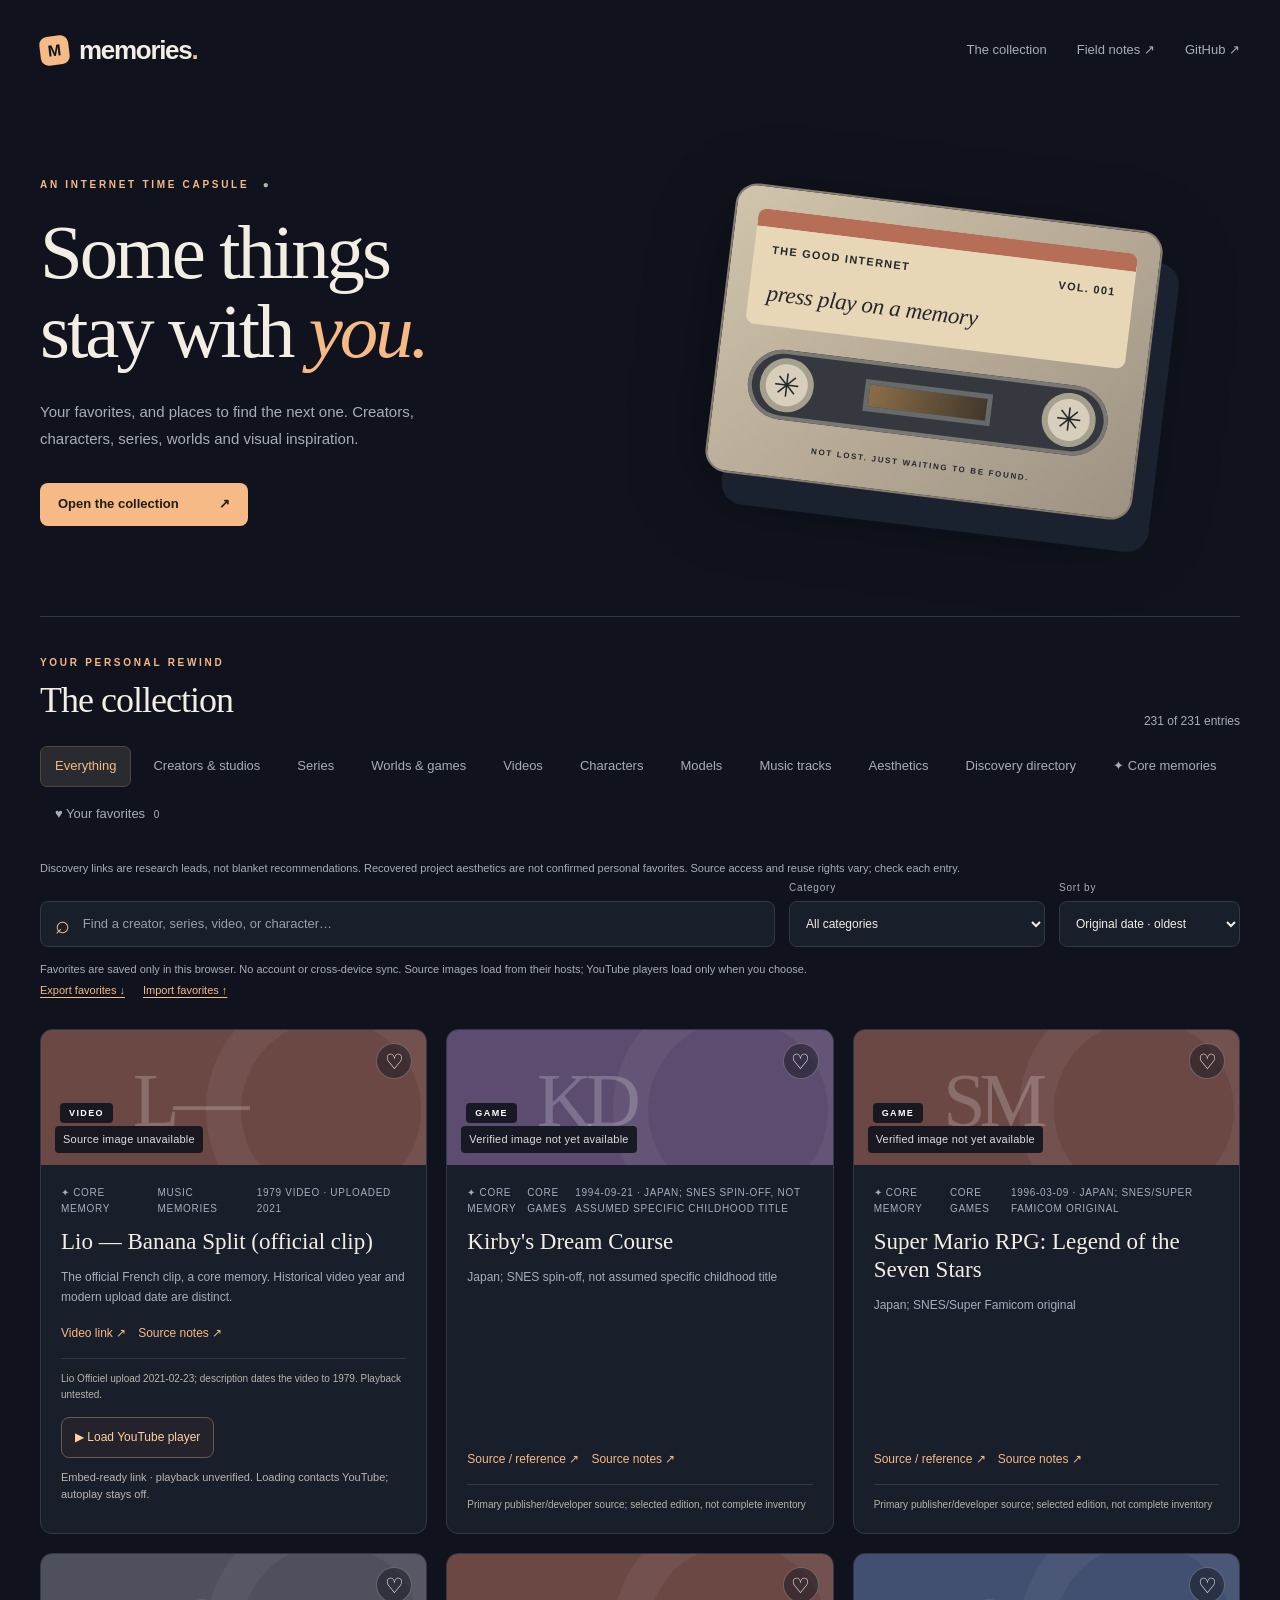
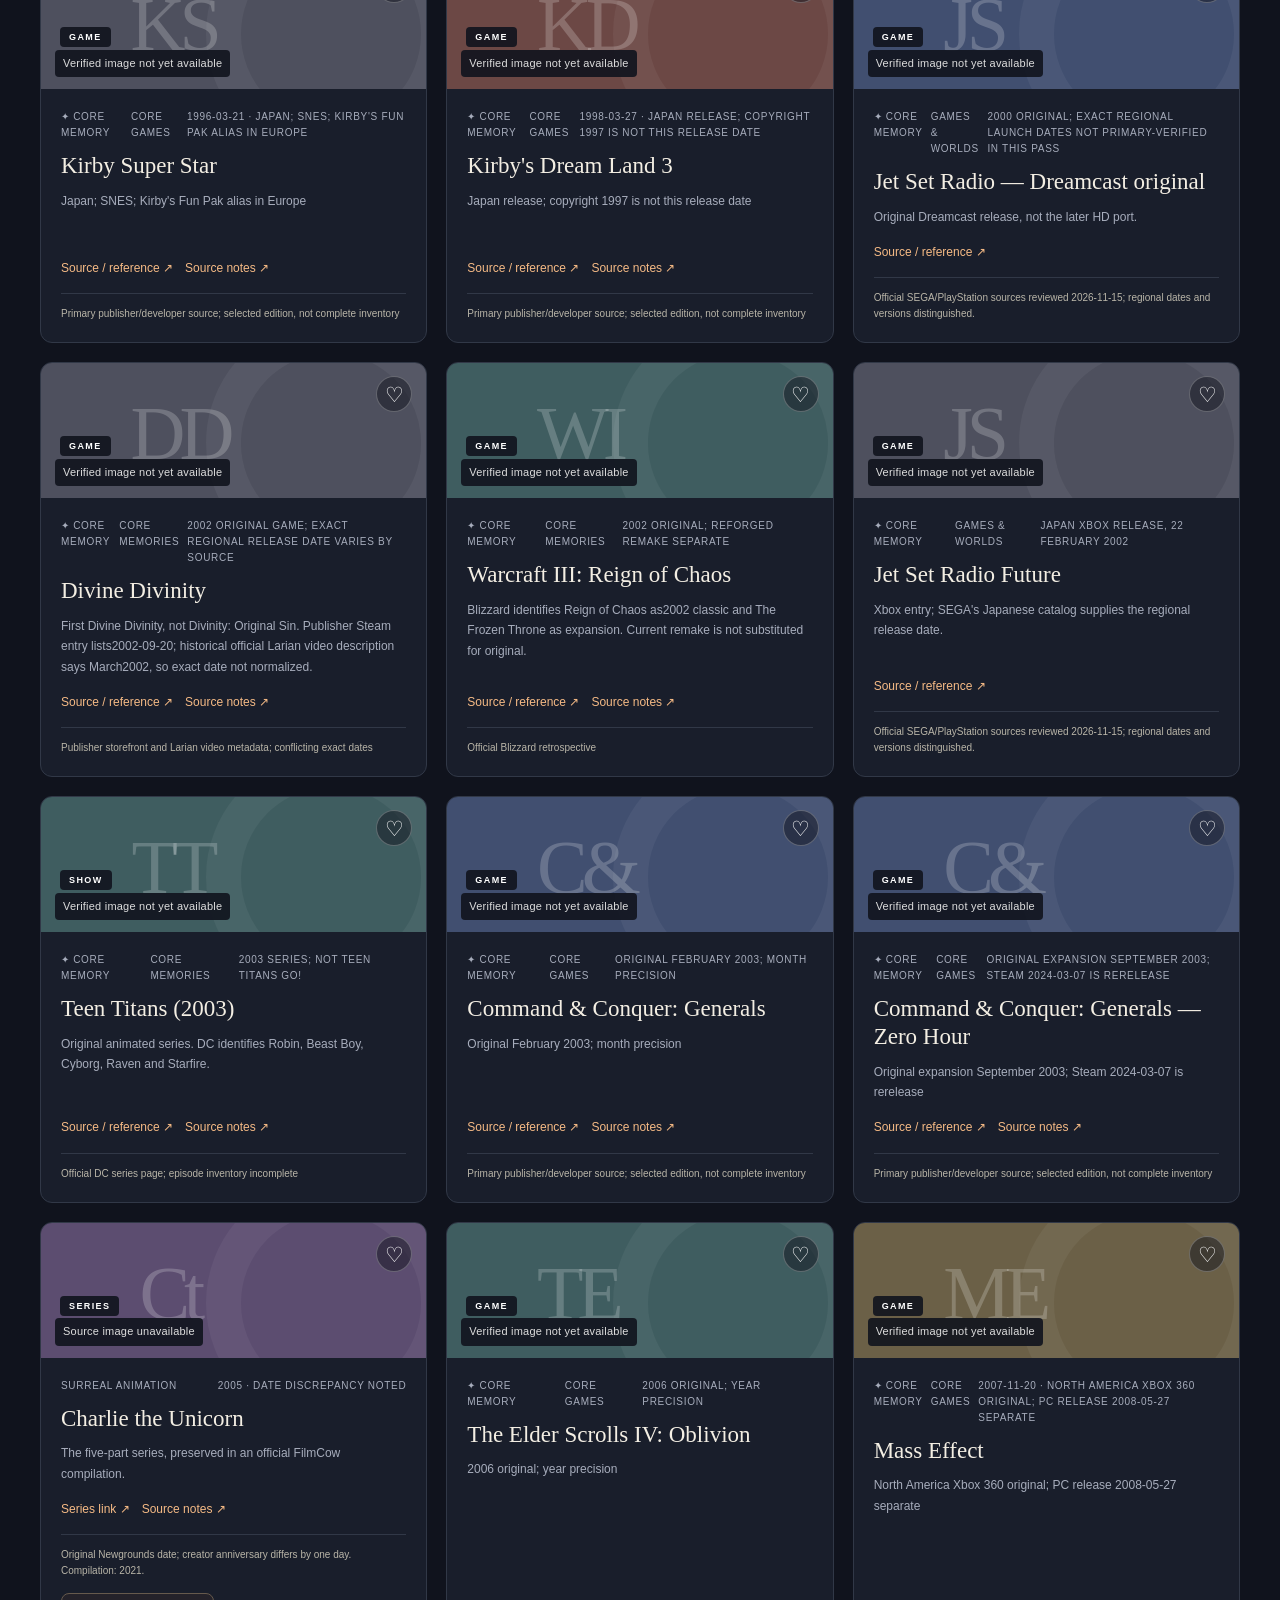
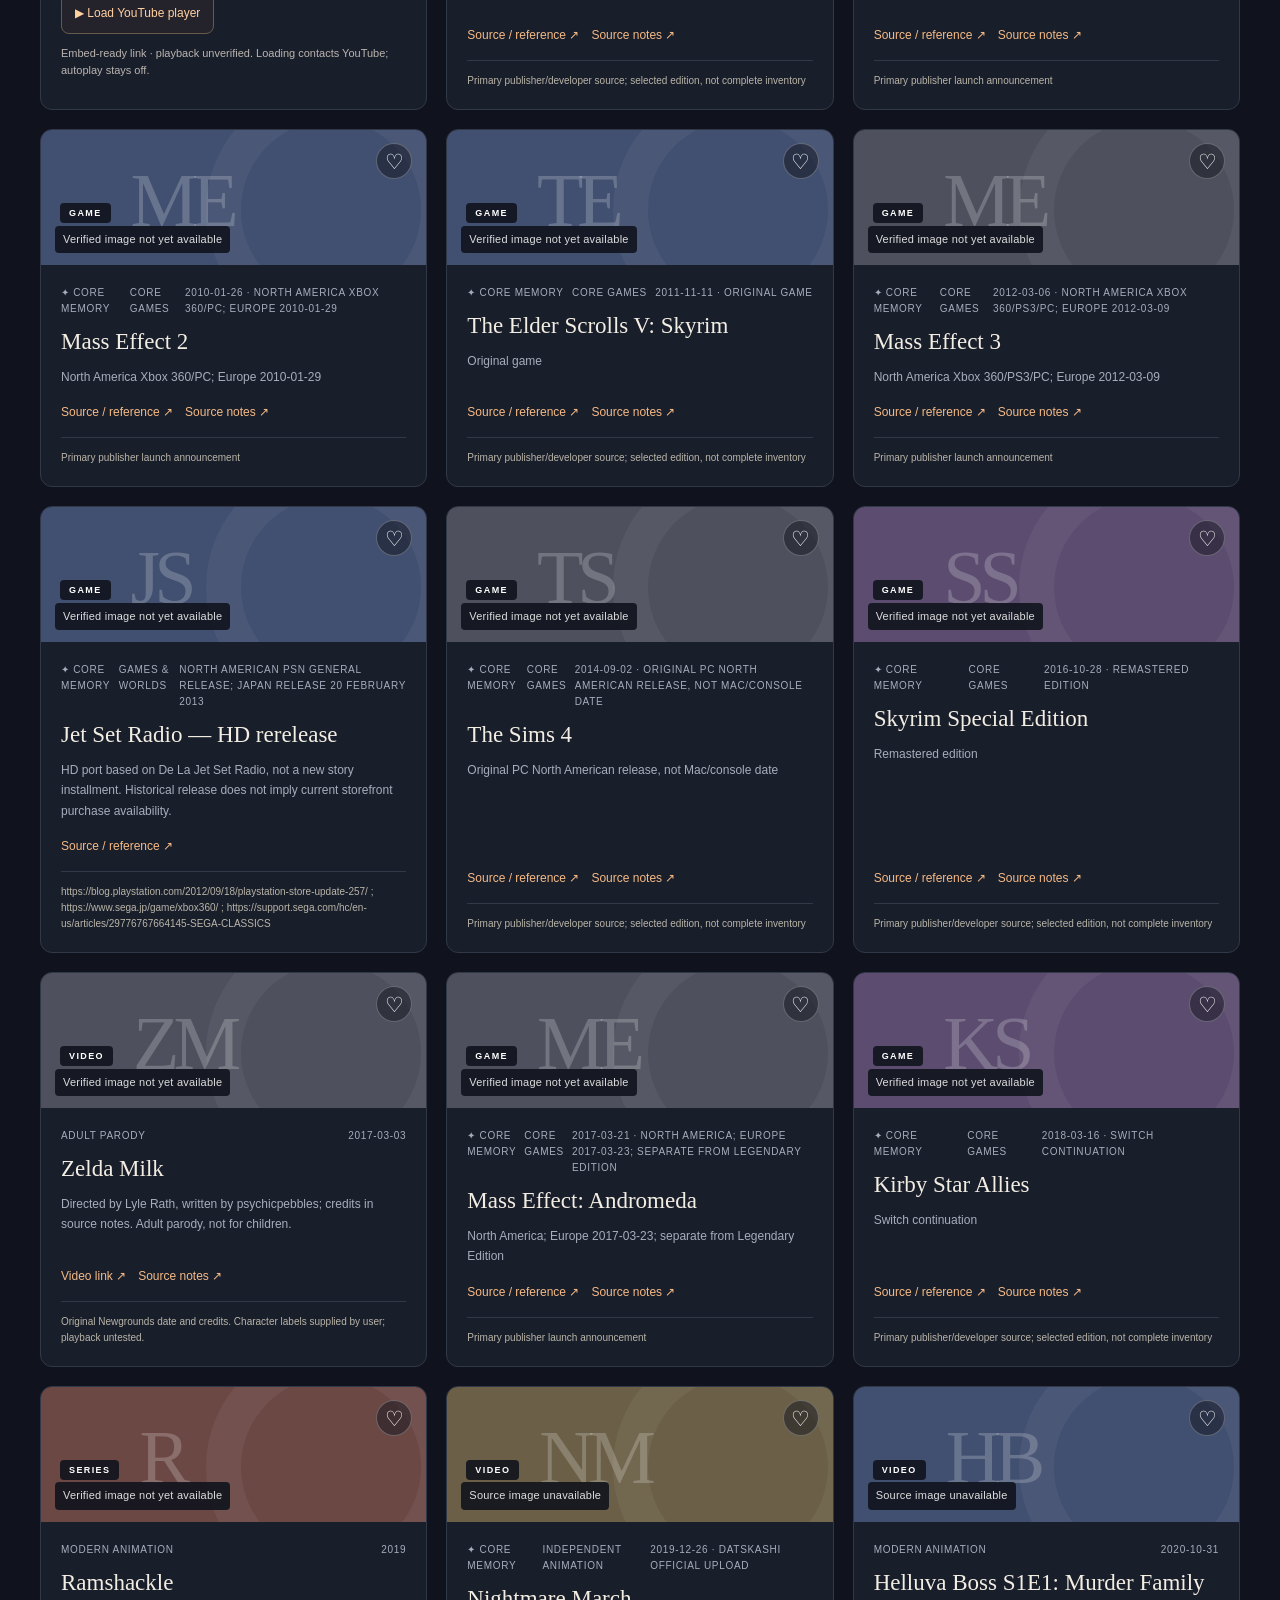
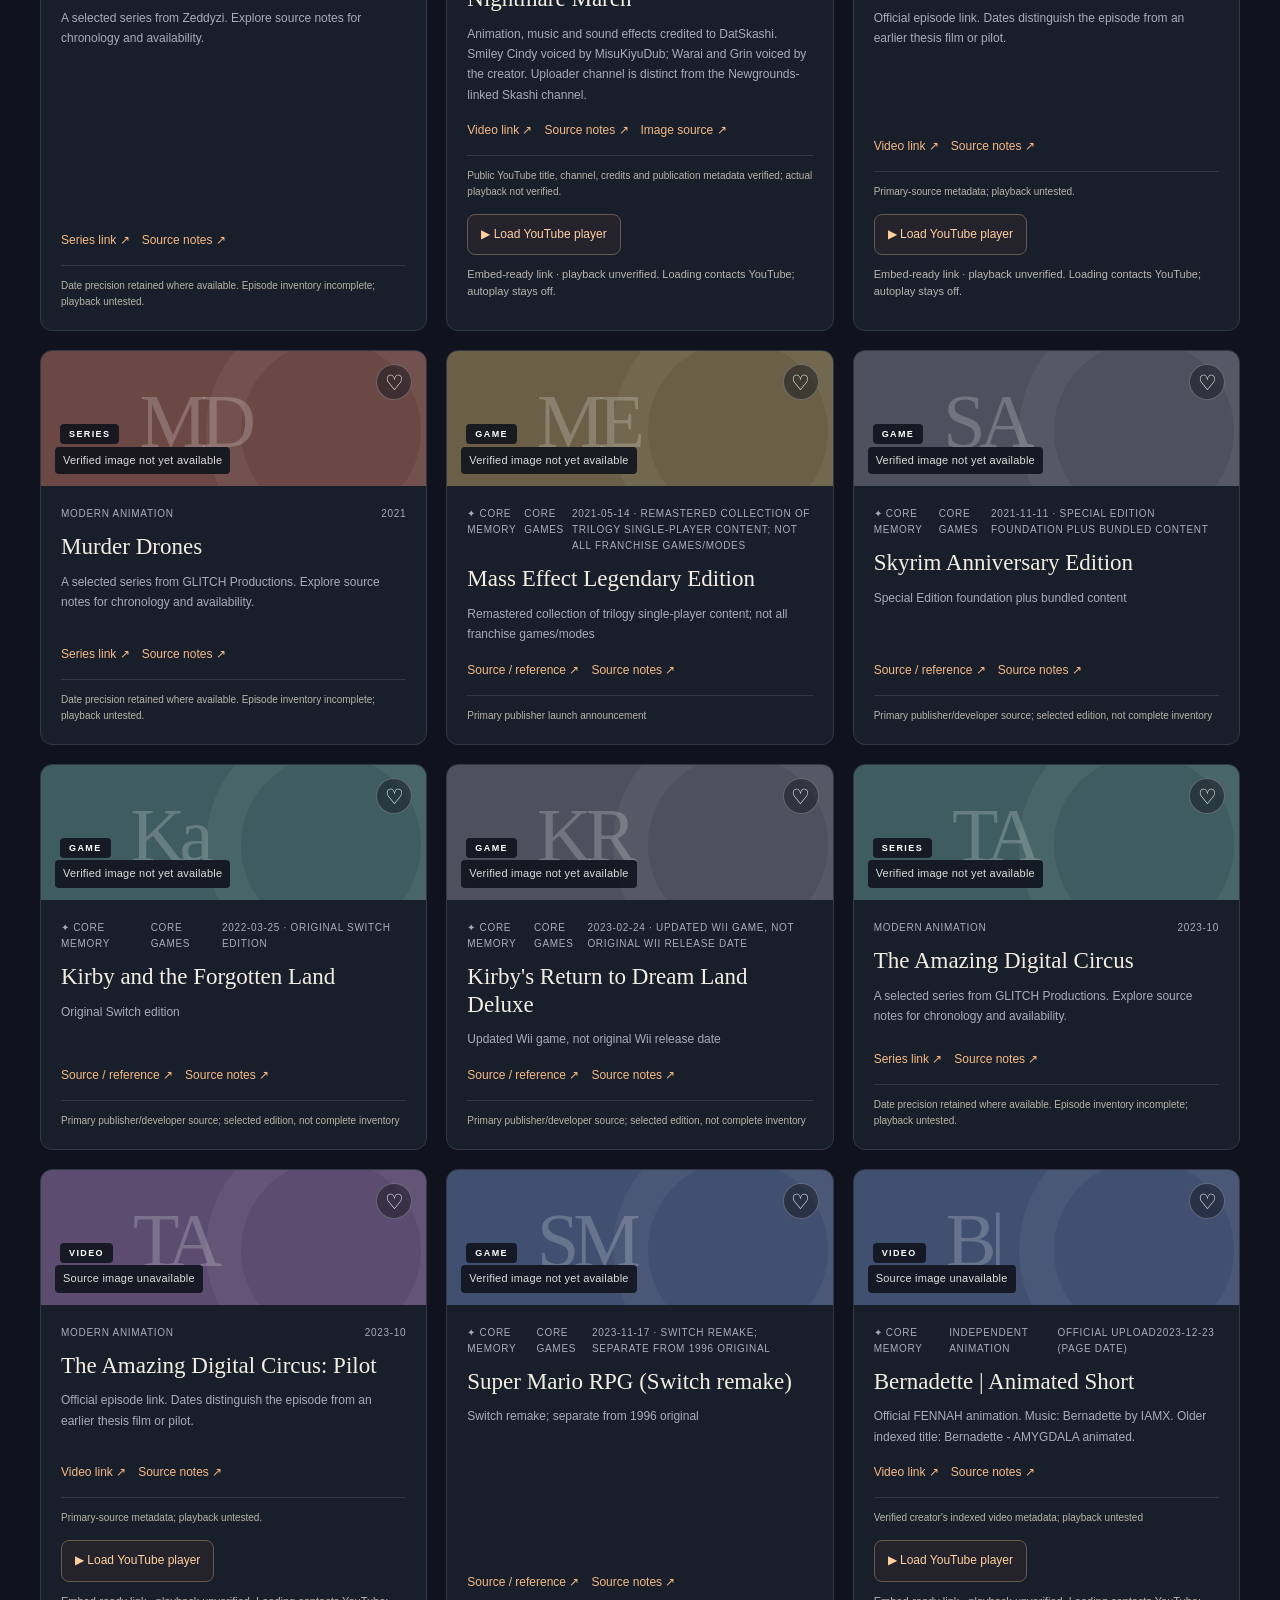
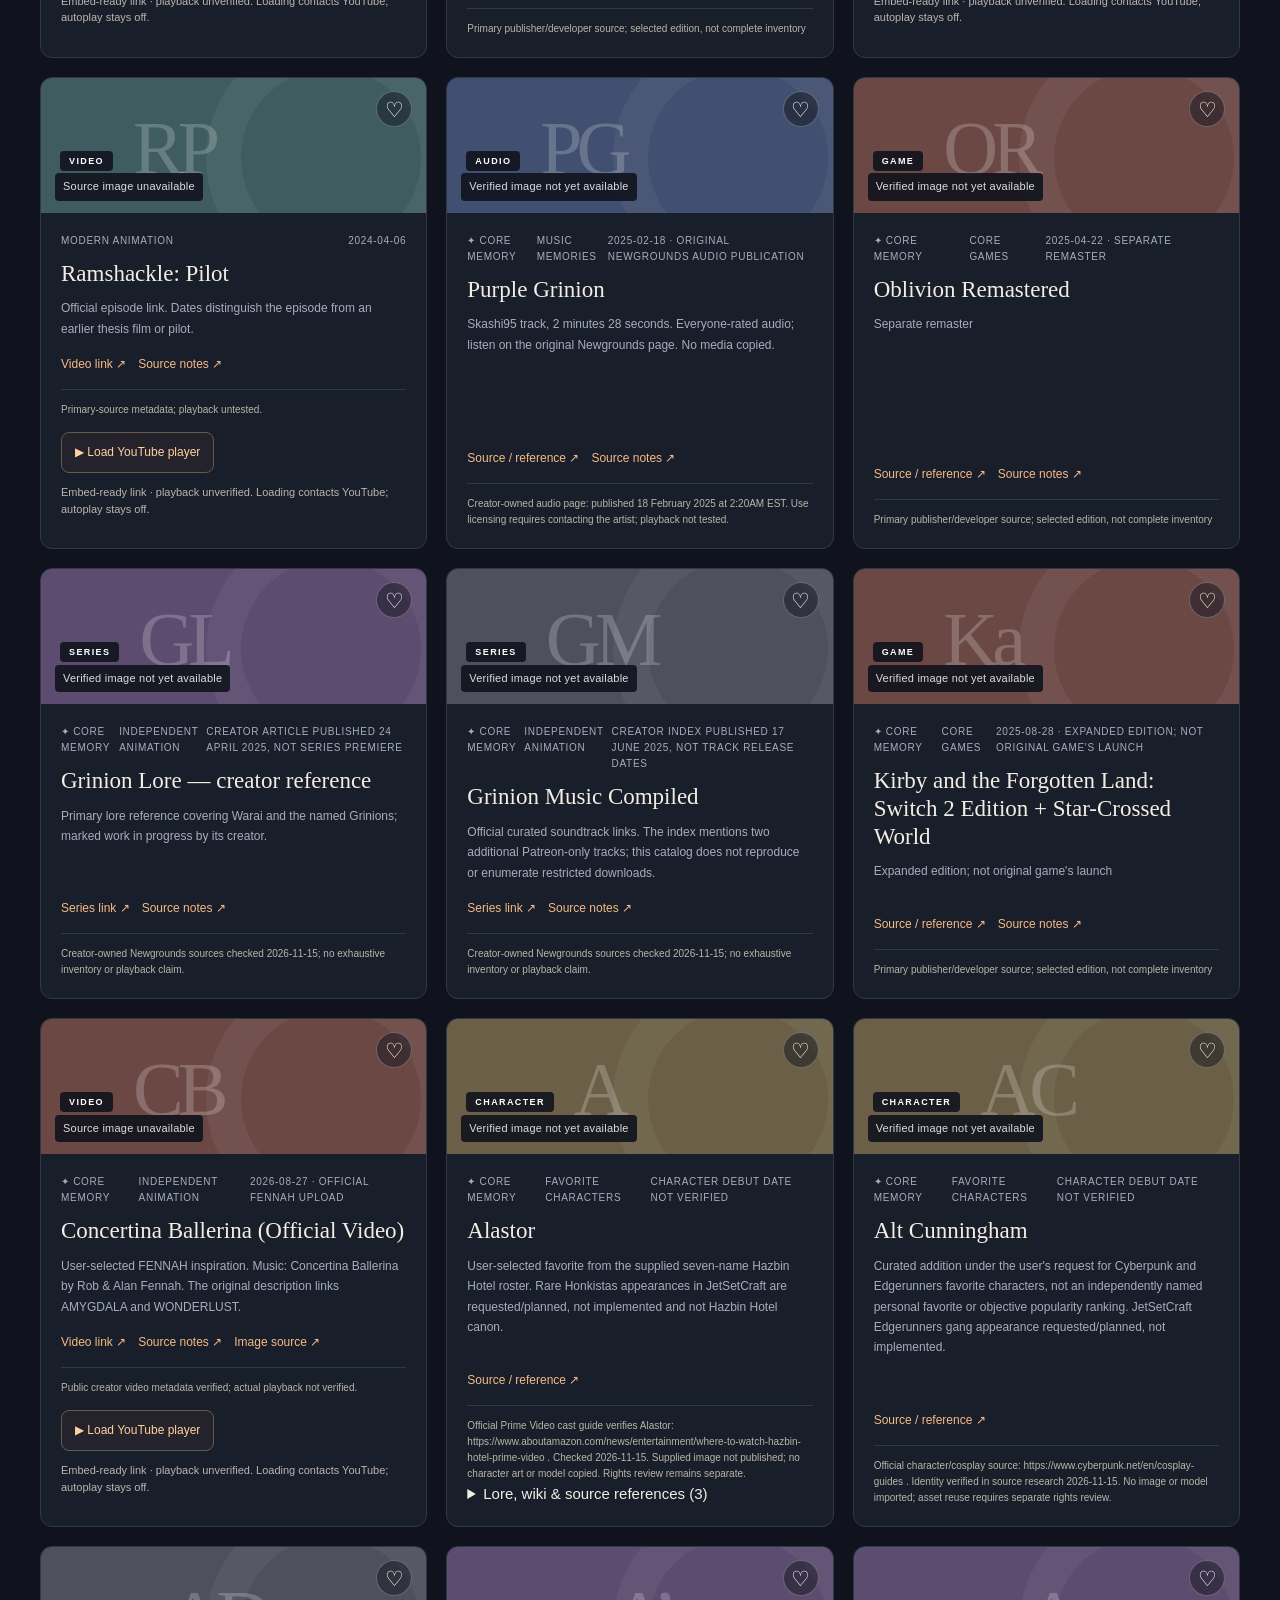
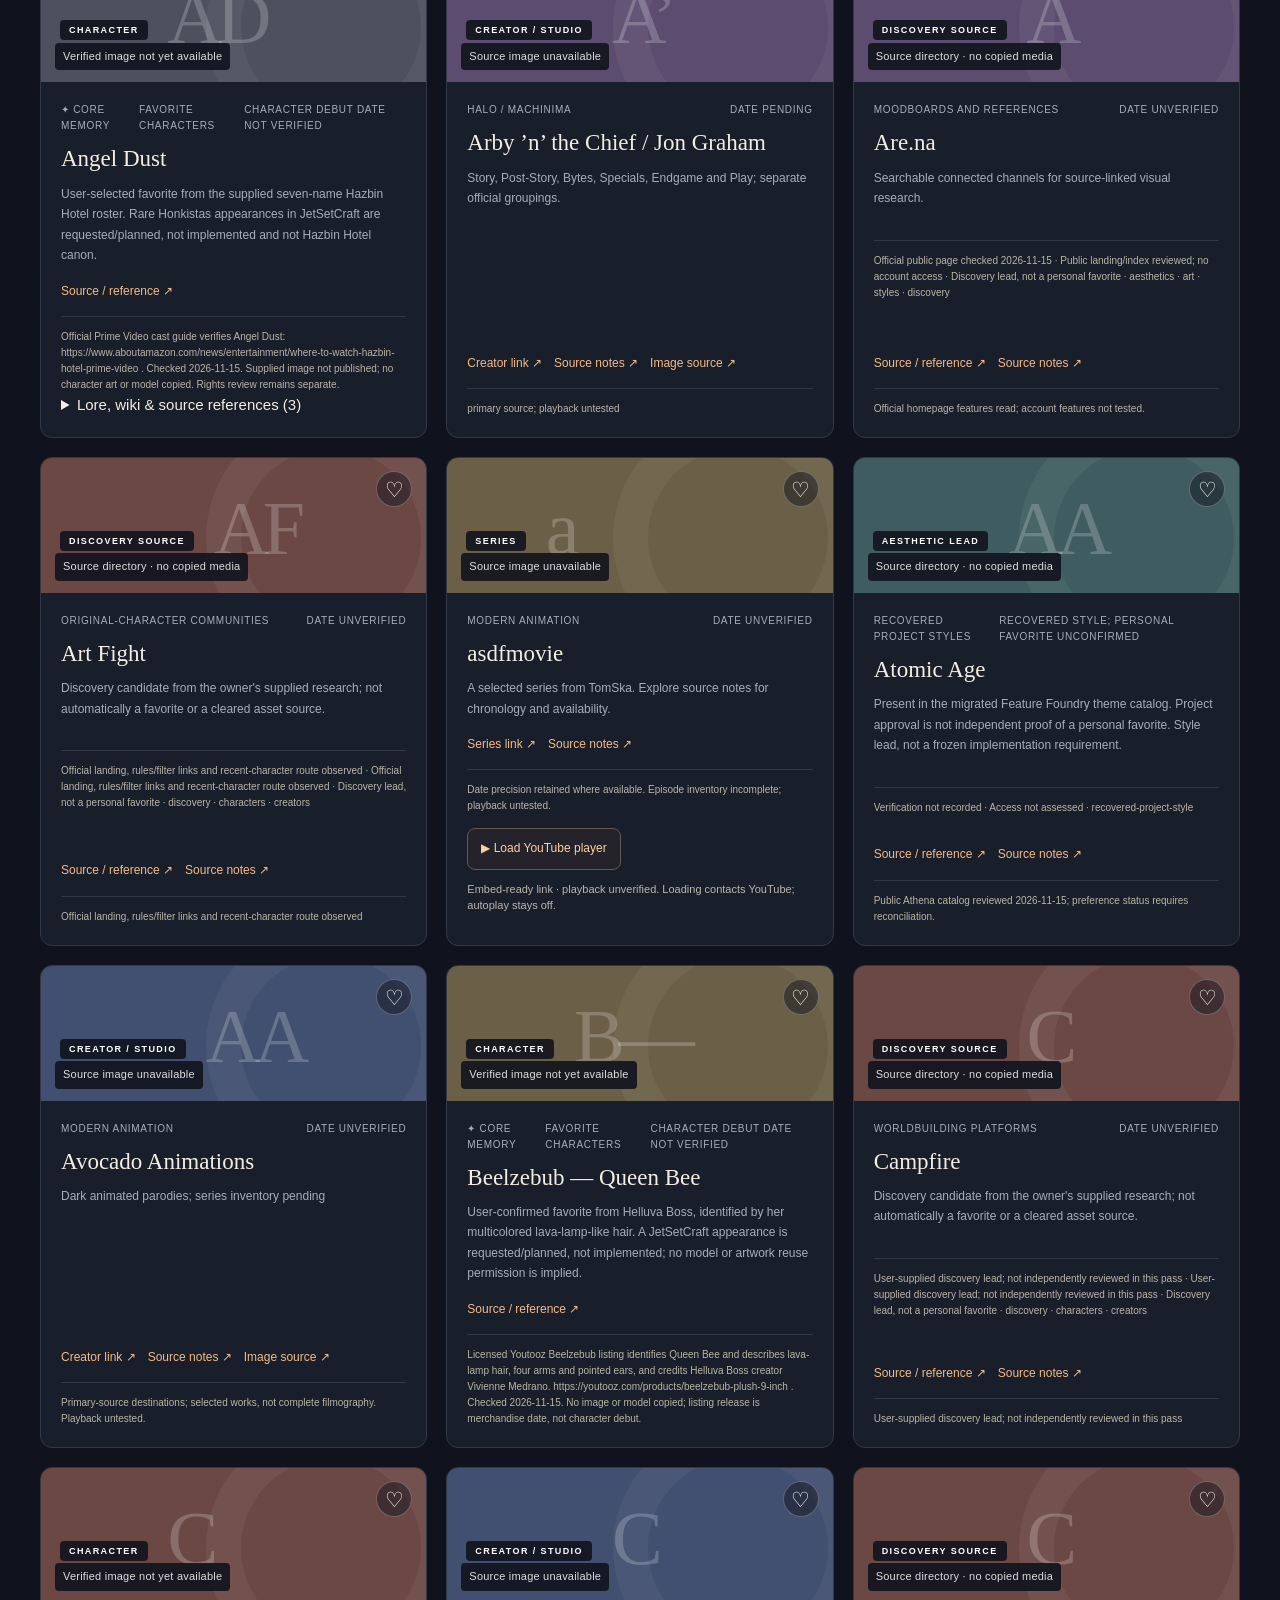
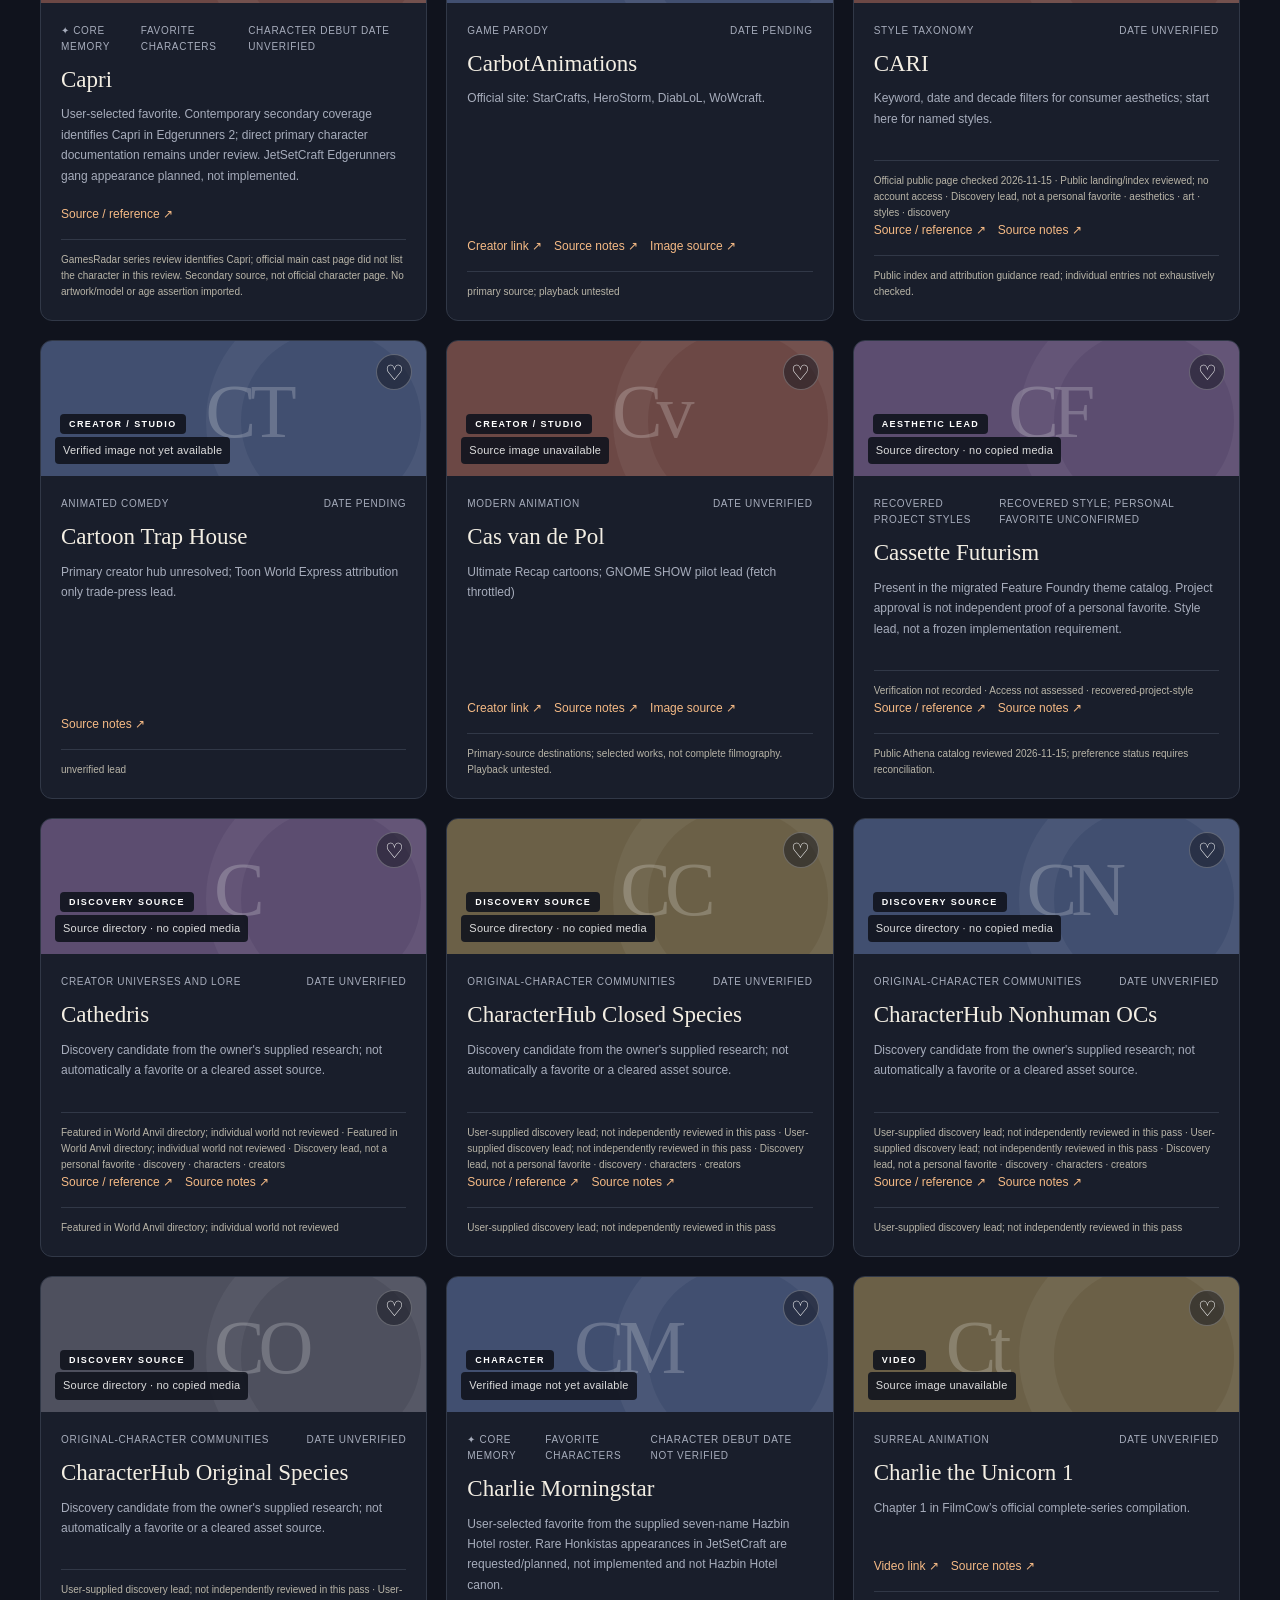
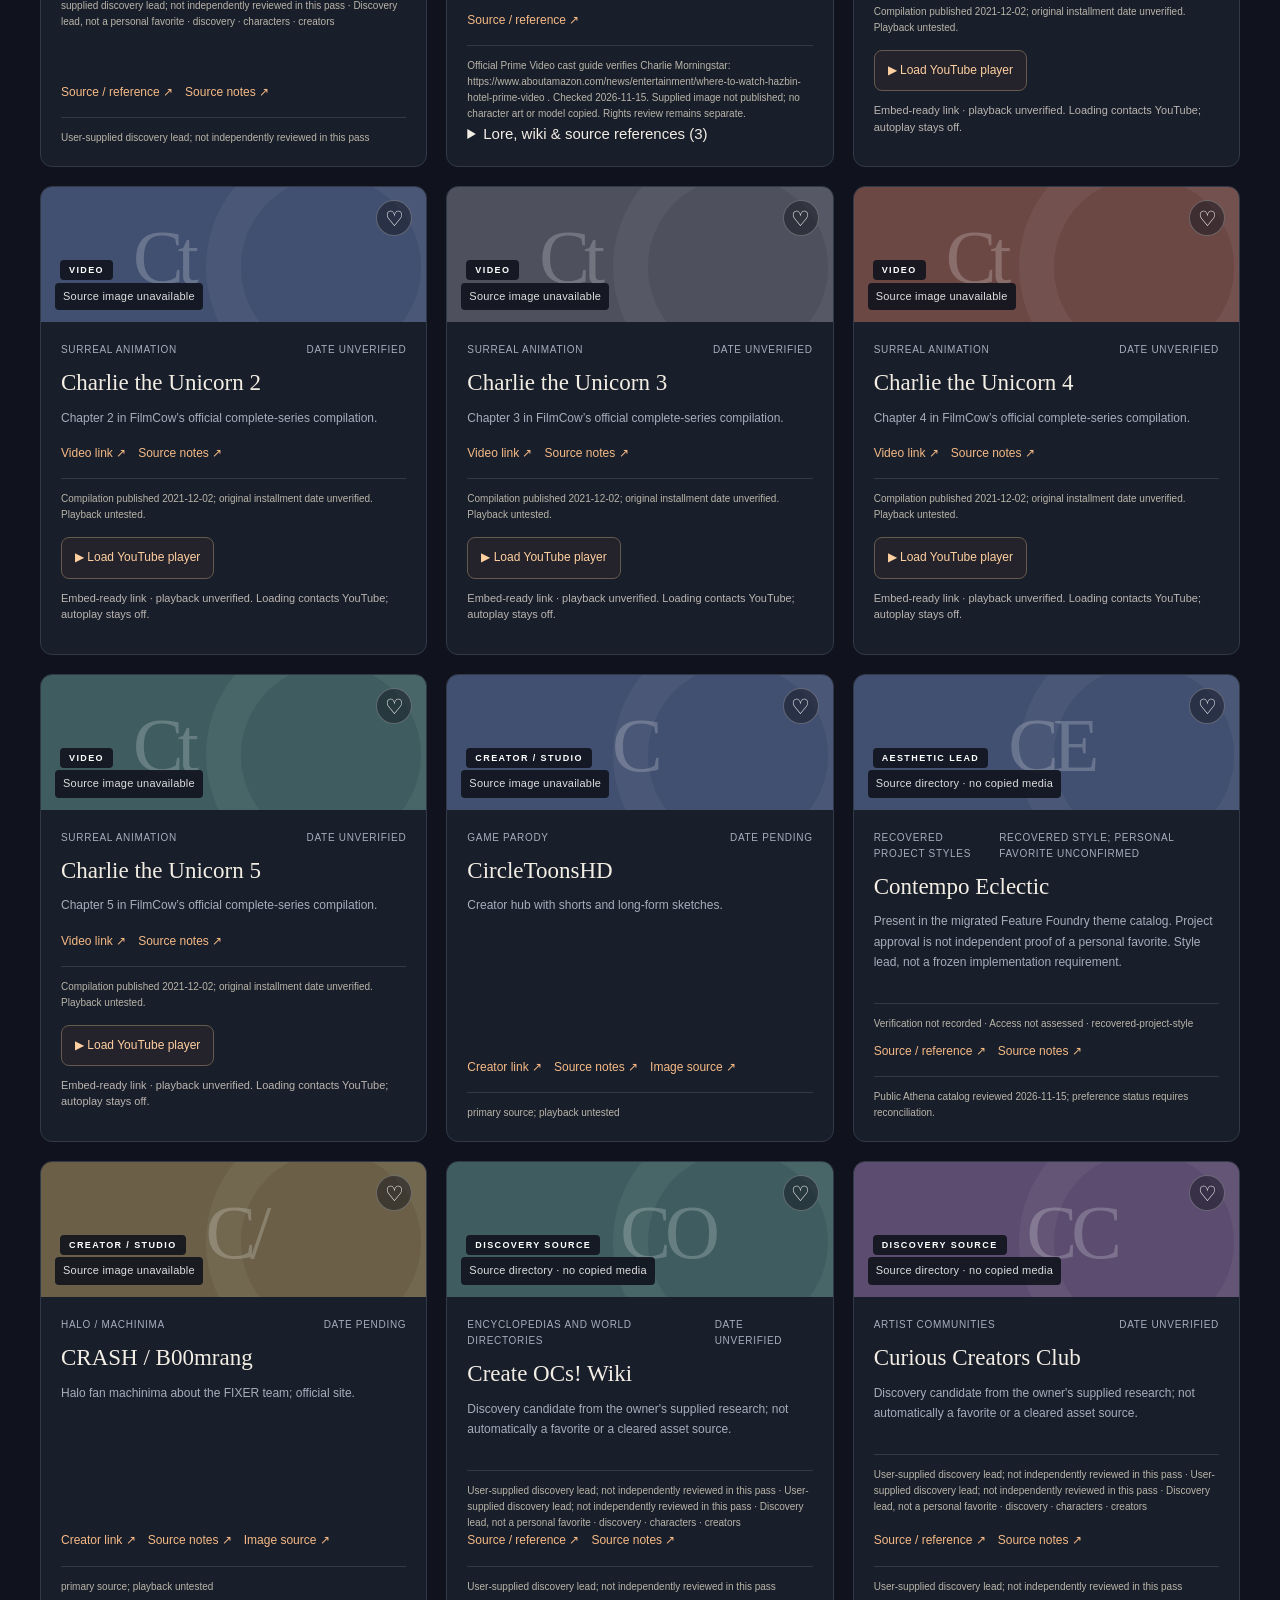
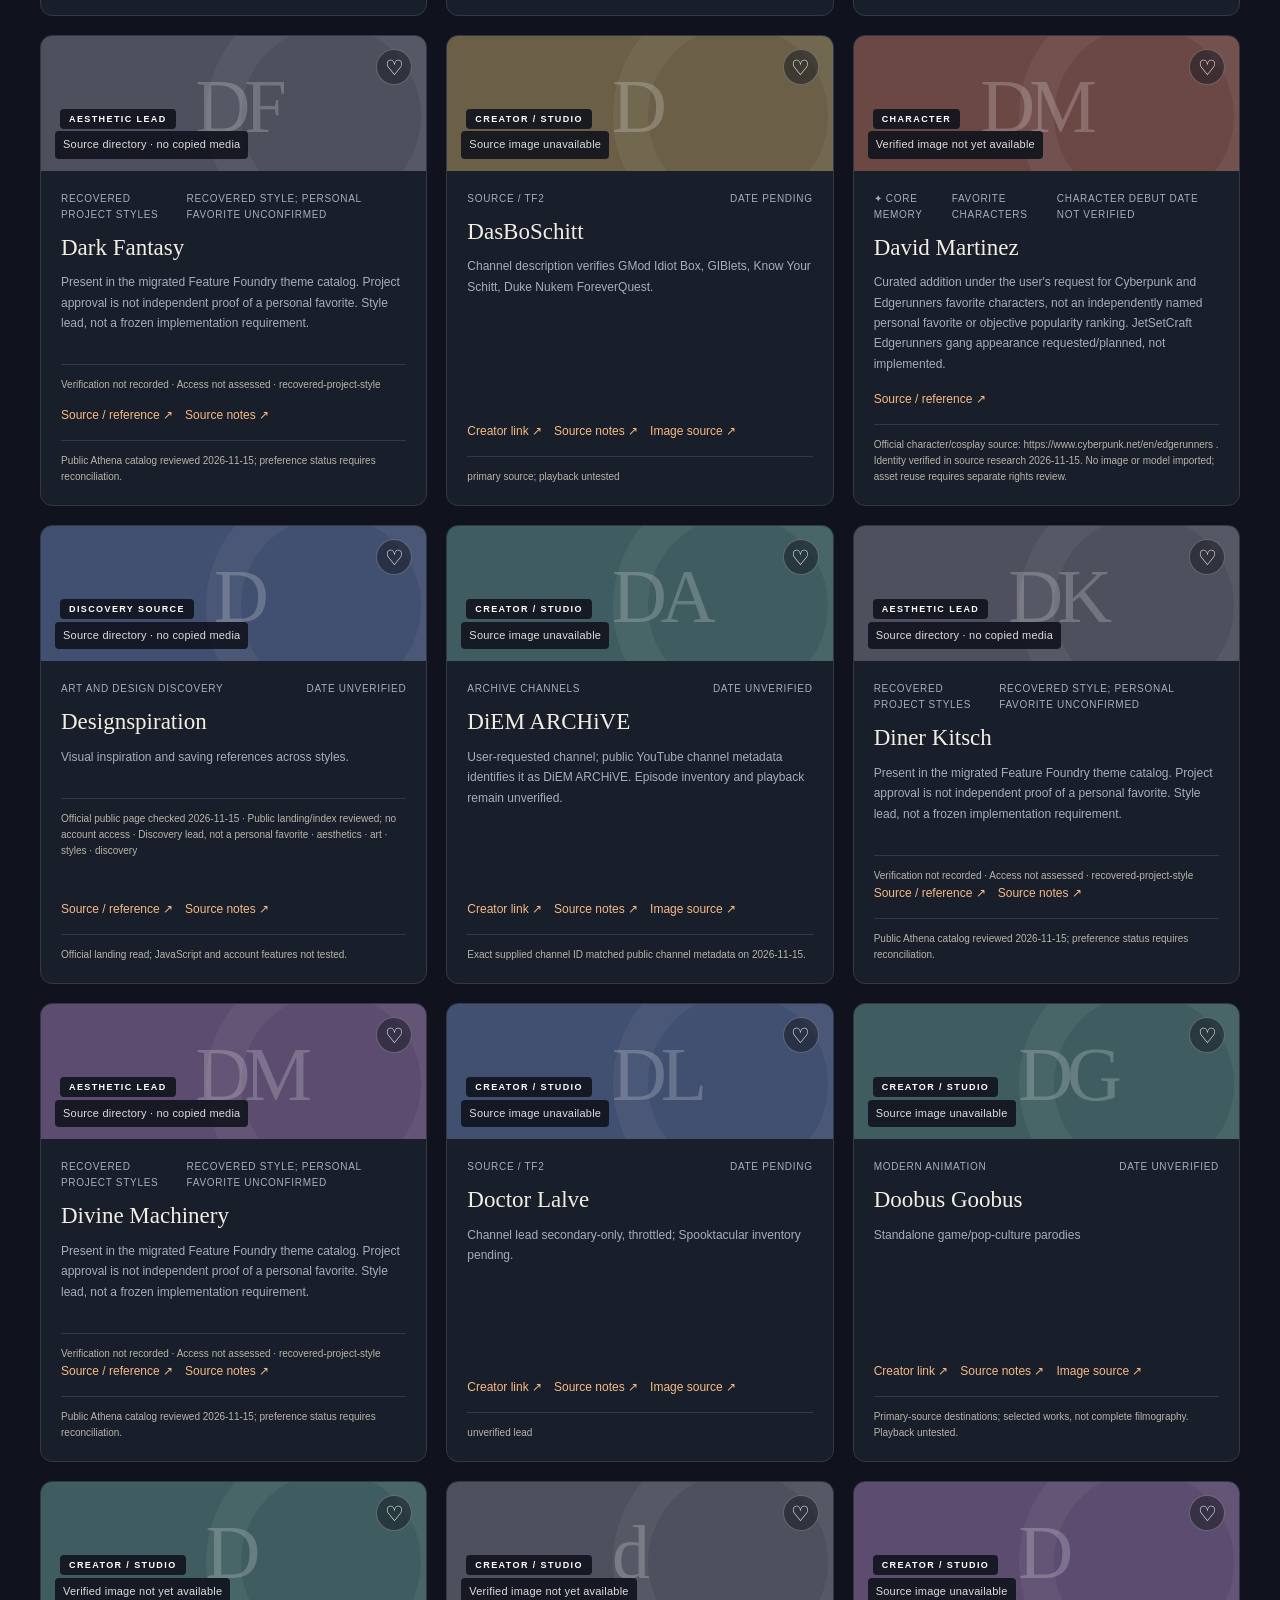
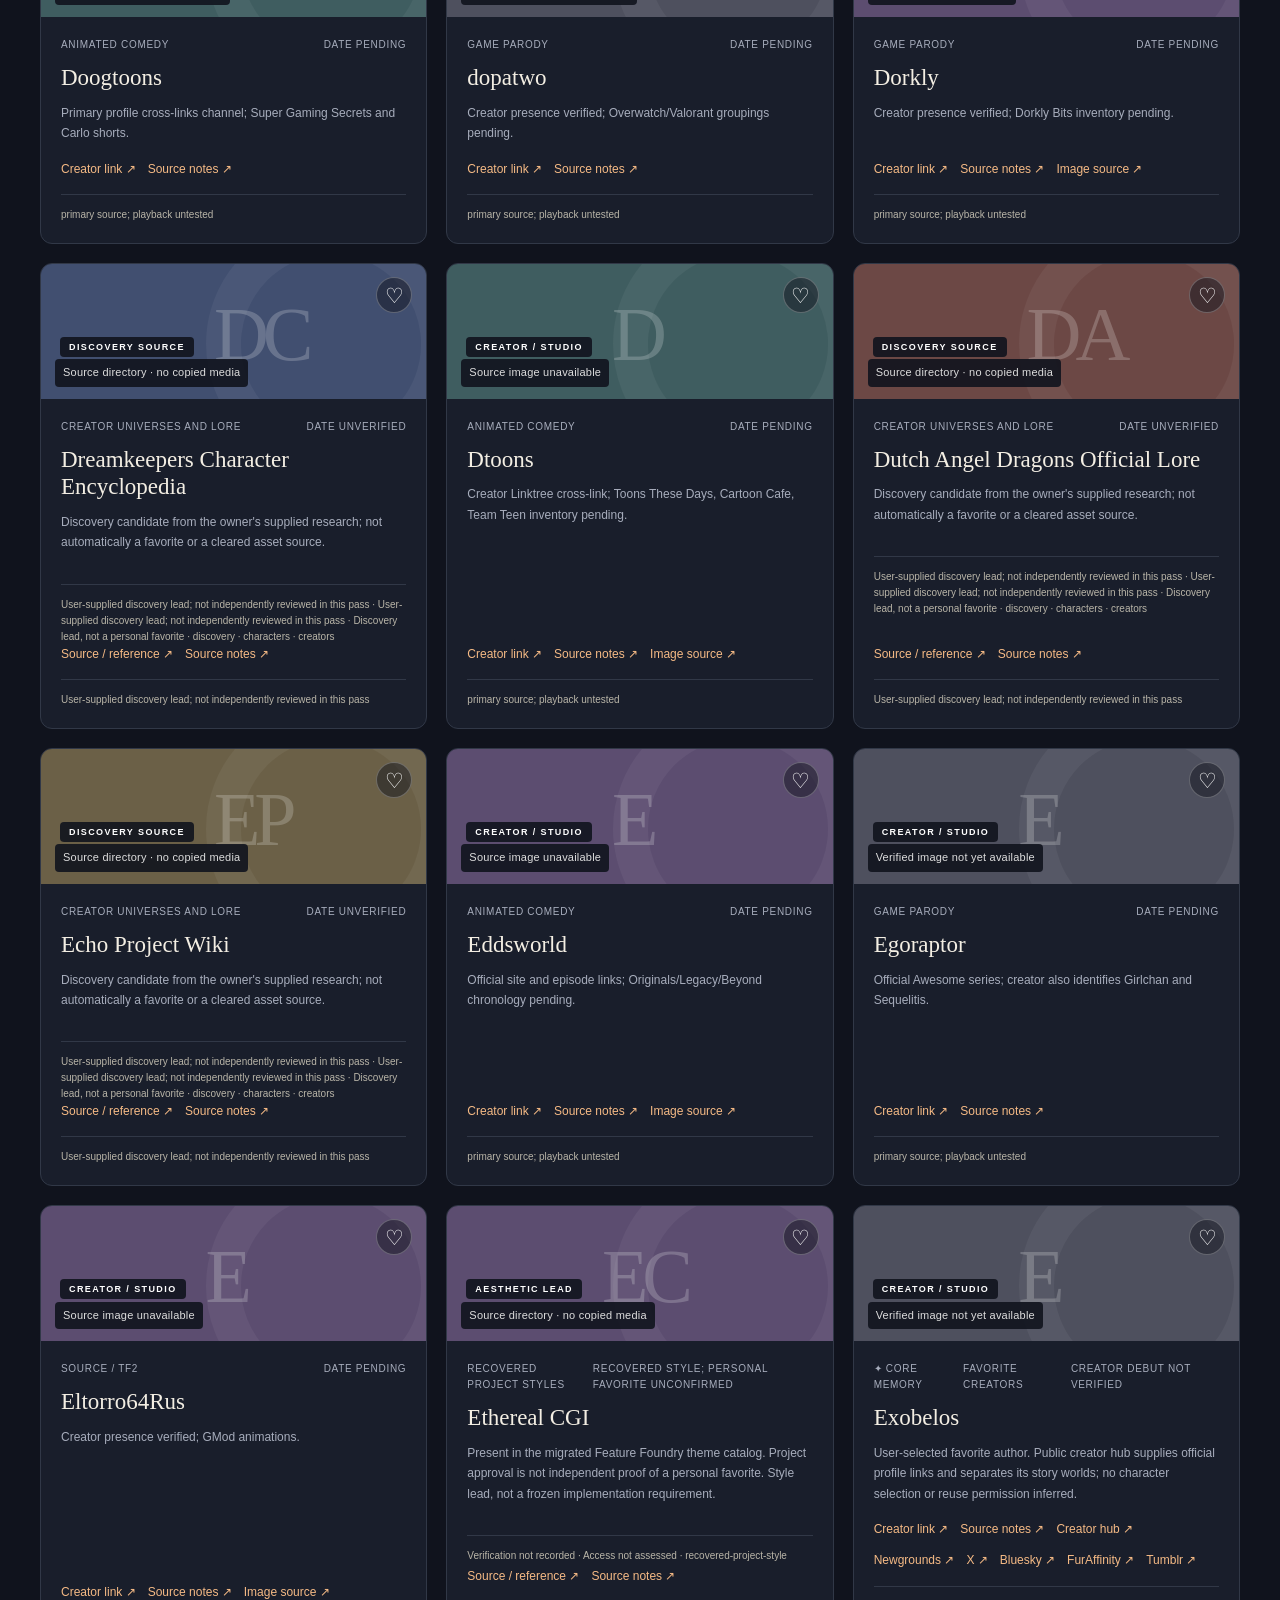
==== commit d263cdce: "Integrate separately sourced discovery and aesthetics directory with regression checks" ====
--- a/docs/index.html
+++ b/docs/index.html
@@ -1,6 +1,6 @@
 <!doctype html>
-<html lang="en"><head><meta charset="utf-8"><meta name="viewport" content="width=device-width, initial-scale=1"><meta name="theme-color" content="#141724"><meta name="description" content="A lovingly organized archive of internet creators, series, and the videos that stayed with us."><title>Memories · The internet we grew up with</title><link rel="stylesheet" href="styles.css?v=media-1"><script src="app.js?v=provenance-2" defer></script></head>
+<html lang="en"><head><meta charset="utf-8"><meta name="viewport" content="width=device-width, initial-scale=1"><meta name="theme-color" content="#141724"><meta name="description" content="A lovingly organized archive of internet creators, series, and the videos that stayed with us."><title>Memories · The internet we grew up with</title><link rel="stylesheet" href="styles.css?v=media-1"><script src="app.js?v=discovery-1" defer></script></head>
 <body><a class="skip" href="#collection">Skip to collection</a><header><a class="brand" href="#" aria-label="Memories home"><span class="brand-icon">M</span>memories<span class="brand-dot">.</span></a><nav aria-label="Main navigation"><a href="#collection">The collection</a><a href="https://github.com/Herbertofury/memories/wiki">Field notes ↗</a><a href="https://github.com/Herbertofury/memories">GitHub ↗</a></nav></header>
-<main><section class="hero"><div><p class="eyebrow">AN INTERNET TIME CAPSULE <span>●</span></p><h1>Some things<br>stay with <em>you.</em></h1><p class="intro">Late-night machinima. Impossible cartoons. The creators and series that made the internet feel like home.</p><a class="explore" href="#collection">Open the collection <span>↗</span></a></div><div class="tape" aria-hidden="true"><div class="tape-label"><span>THE GOOD INTERNET</span><b>VOL. 001</b><i>press play on a memory</i></div><div class="reels"><span>✳</span><div></div><span>✳</span></div><small>NOT LOST. JUST WAITING TO BE FOUND.</small></div></section>
-<section class="collection" id="collection"><div class="section-heading"><div><p class="eyebrow">YOUR PERSONAL REWIND</p><h2>The collection</h2></div><p id="total" class="muted">Loading the archive…</p></div><div class="tabs" role="group" aria-label="Collection view"><button data-view="all" aria-pressed="true">Everything</button><button data-view="creator" aria-pressed="false">Creators & studios</button><button data-view="series" aria-pressed="false">Series</button><button data-view="worlds" aria-pressed="false">Worlds & games</button><button data-view="video" aria-pressed="false">Videos</button><button data-view="character" aria-pressed="false">Characters</button><button data-view="model" aria-pressed="false">Models</button><button data-view="audio" aria-pressed="false">Music tracks</button><button data-view="core" aria-pressed="false">✦ Core memories</button><button data-view="favorites" aria-pressed="false">♥ Your favorites <span id="fav-count">0</span></button></div><div class="filters"><label class="search"><span>⌕</span><input id="search" type="search" placeholder="Find a creator, series, video, or character…" aria-label="Search collection"></label><label>Category<select id="category"><option value="all">All categories</option></select></label><label>Sort by<select id="sort"><option value="oldest">Original date · oldest</option><option value="newest">Original date · newest</option><option value="name">A → Z</option></select></label></div><p class="storage-note" id="storage-note">Favorites are saved only in this browser. No account or cross-device sync. Source images load from their hosts; YouTube players load only when you choose.</p><div class="utility"><button id="export" class="text-button">Export favorites ↓</button><label class="text-button import-label">Import favorites ↑<input id="import" type="file" accept="application/json,.json" hidden></label></div><p id="status" role="status" aria-live="polite"></p><div id="grid" class="grid" aria-live="polite"></div><div id="empty" class="empty" hidden><h3>No memories here yet.</h3><p>Try another search or favorite something worth coming back to.</p><button id="reset">Reset filters</button></div><noscript>This collection needs JavaScript for sorting and favorites. <a href="https://github.com/Herbertofury/memories/wiki">Browse the complete wiki instead.</a></noscript></section>
+<main><section class="hero"><div><p class="eyebrow">AN INTERNET TIME CAPSULE <span>●</span></p><h1>Some things<br>stay with <em>you.</em></h1><p class="intro">Your favorites, and places to find the next one. Creators, characters, series, worlds and visual inspiration.</p><a class="explore" href="#collection">Open the collection <span>↗</span></a></div><div class="tape" aria-hidden="true"><div class="tape-label"><span>THE GOOD INTERNET</span><b>VOL. 001</b><i>press play on a memory</i></div><div class="reels"><span>✳</span><div></div><span>✳</span></div><small>NOT LOST. JUST WAITING TO BE FOUND.</small></div></section>
+<section class="collection" id="collection"><div class="section-heading"><div><p class="eyebrow">YOUR PERSONAL REWIND</p><h2>The collection</h2></div><p id="total" class="muted">Loading the archive…</p></div><div class="tabs" role="group" aria-label="Collection view"><button data-view="all" aria-pressed="true">Everything</button><button data-view="creator" aria-pressed="false">Creators & studios</button><button data-view="series" aria-pressed="false">Series</button><button data-view="worlds" aria-pressed="false">Worlds & games</button><button data-view="video" aria-pressed="false">Videos</button><button data-view="character" aria-pressed="false">Characters</button><button data-view="model" aria-pressed="false">Models</button><button data-view="audio" aria-pressed="false">Music tracks</button><button data-view="aesthetic" aria-pressed="false">Aesthetics</button><button data-view="discovery" aria-pressed="false">Discovery directory</button><button data-view="core" aria-pressed="false">✦ Core memories</button><button data-view="favorites" aria-pressed="false">♥ Your favorites <span id="fav-count">0</span></button></div><p class="storage-note">Discovery links are research leads, not blanket recommendations. Recovered project aesthetics are not confirmed personal favorites. Source access and reuse rights vary; check each entry.</p><div class="filters"><label class="search"><span>⌕</span><input id="search" type="search" placeholder="Find a creator, series, video, or character…" aria-label="Search collection"></label><label>Category<select id="category"><option value="all">All categories</option></select></label><label>Sort by<select id="sort"><option value="oldest">Original date · oldest</option><option value="newest">Original date · newest</option><option value="name">A → Z</option></select></label></div><p class="storage-note" id="storage-note">Favorites are saved only in this browser. No account or cross-device sync. Source images load from their hosts; YouTube players load only when you choose.</p><div class="utility"><button id="export" class="text-button">Export favorites ↓</button><label class="text-button import-label">Import favorites ↑<input id="import" type="file" accept="application/json,.json" hidden></label></div><p id="status" role="status" aria-live="polite"></p><div id="grid" class="grid" aria-live="polite"></div><div id="empty" class="empty" hidden><h3>No memories here yet.</h3><p>Try another search or favorite something worth coming back to.</p><button id="reset">Reset filters</button></div><noscript>This collection needs JavaScript for sorting and favorites. <a href="https://github.com/Herbertofury/memories/wiki">Browse the complete wiki instead.</a></noscript></section>
 <section class="footnote"><span>✦</span><div><h3>A collection, not a claim of completeness.</h3><p>Original releases and later reuploads are different memories. Dates and links carry their source notes; an archived URL does not guarantee a playable video. Sorting uses original publication dates only, never later reuploads or documented-by dates. Unknown originals sort last. Character search uses documented annotations, not an exhaustive transcript index. Thumbnail availability is not playback proof. Click-to-load YouTube players keep autoplay off; blocked or restricted videos retain their direct links.</p></div></section></main><footer><a class="brand" href="#">memories.</a><p>Made for the things you don’t want to forget.</p><a href="https://github.com/Herbertofury/memories/wiki">Sources & archive notes ↗</a></footer></body></html>
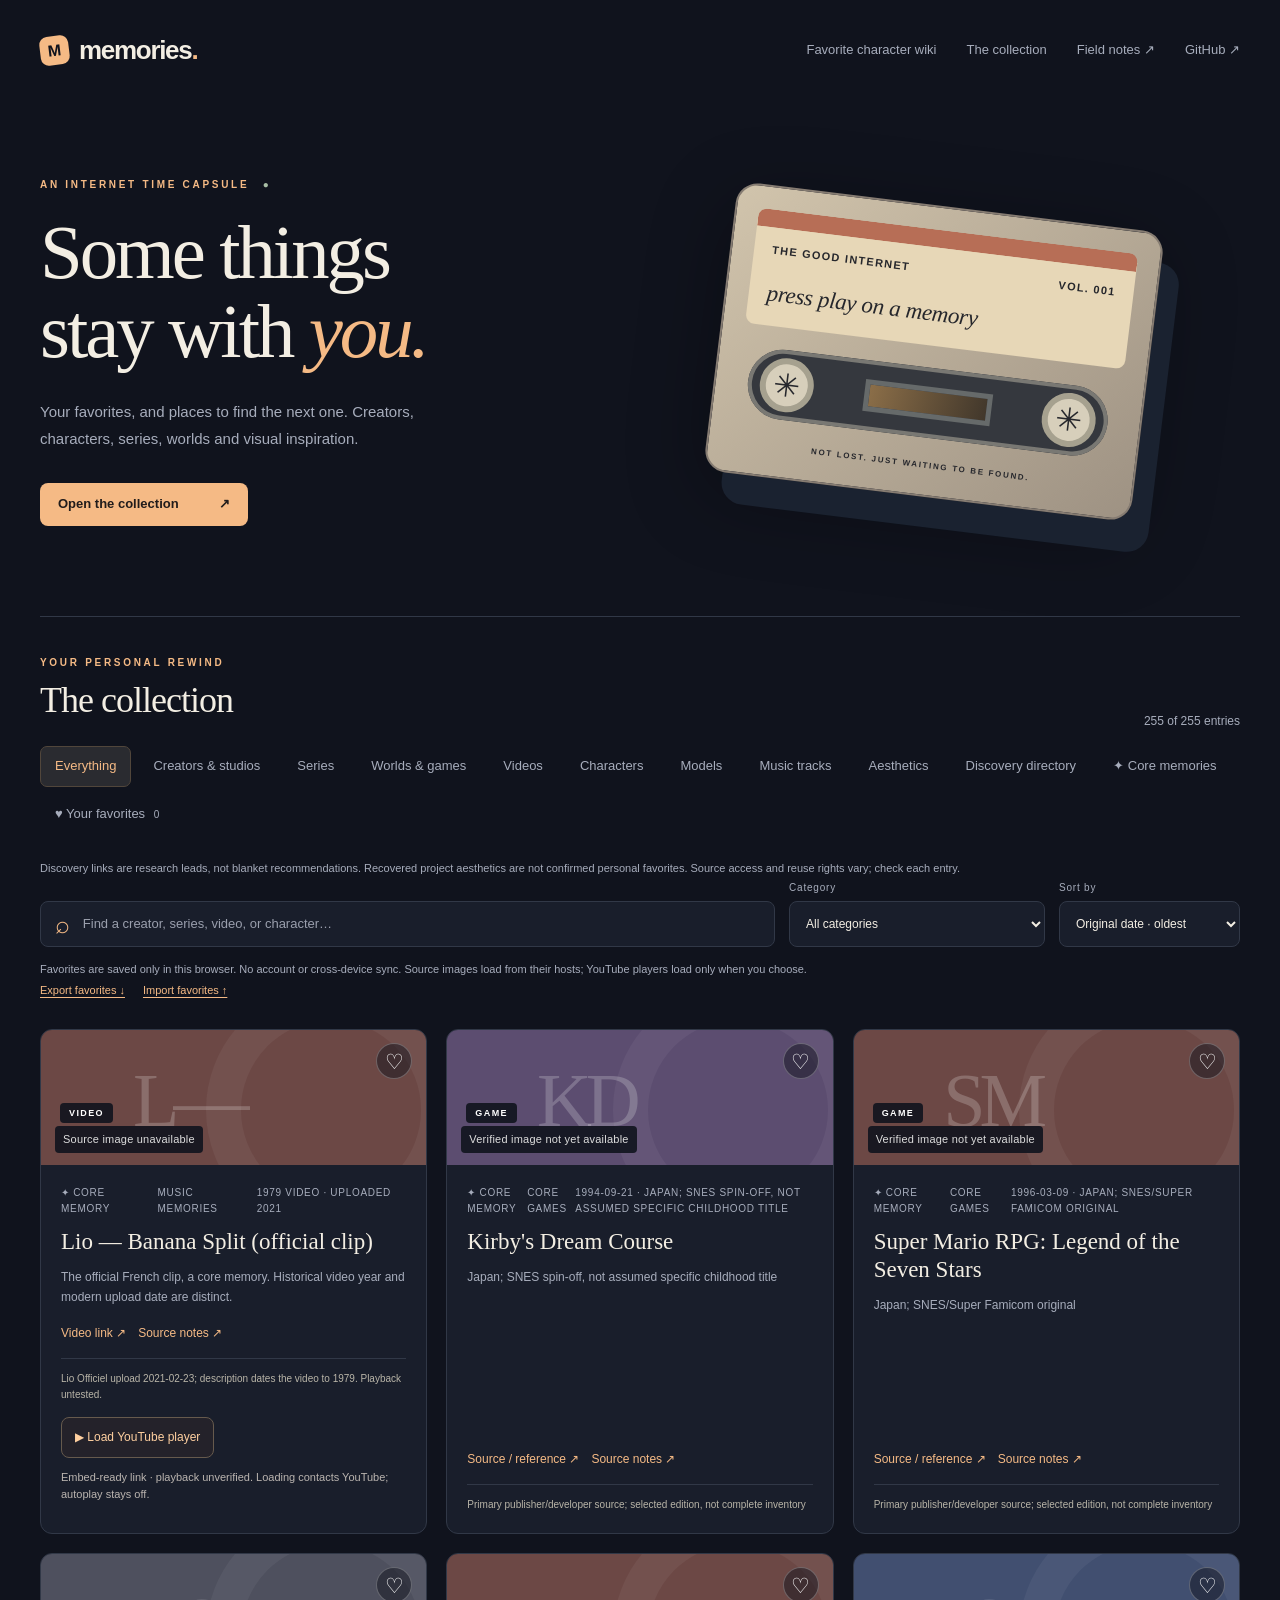
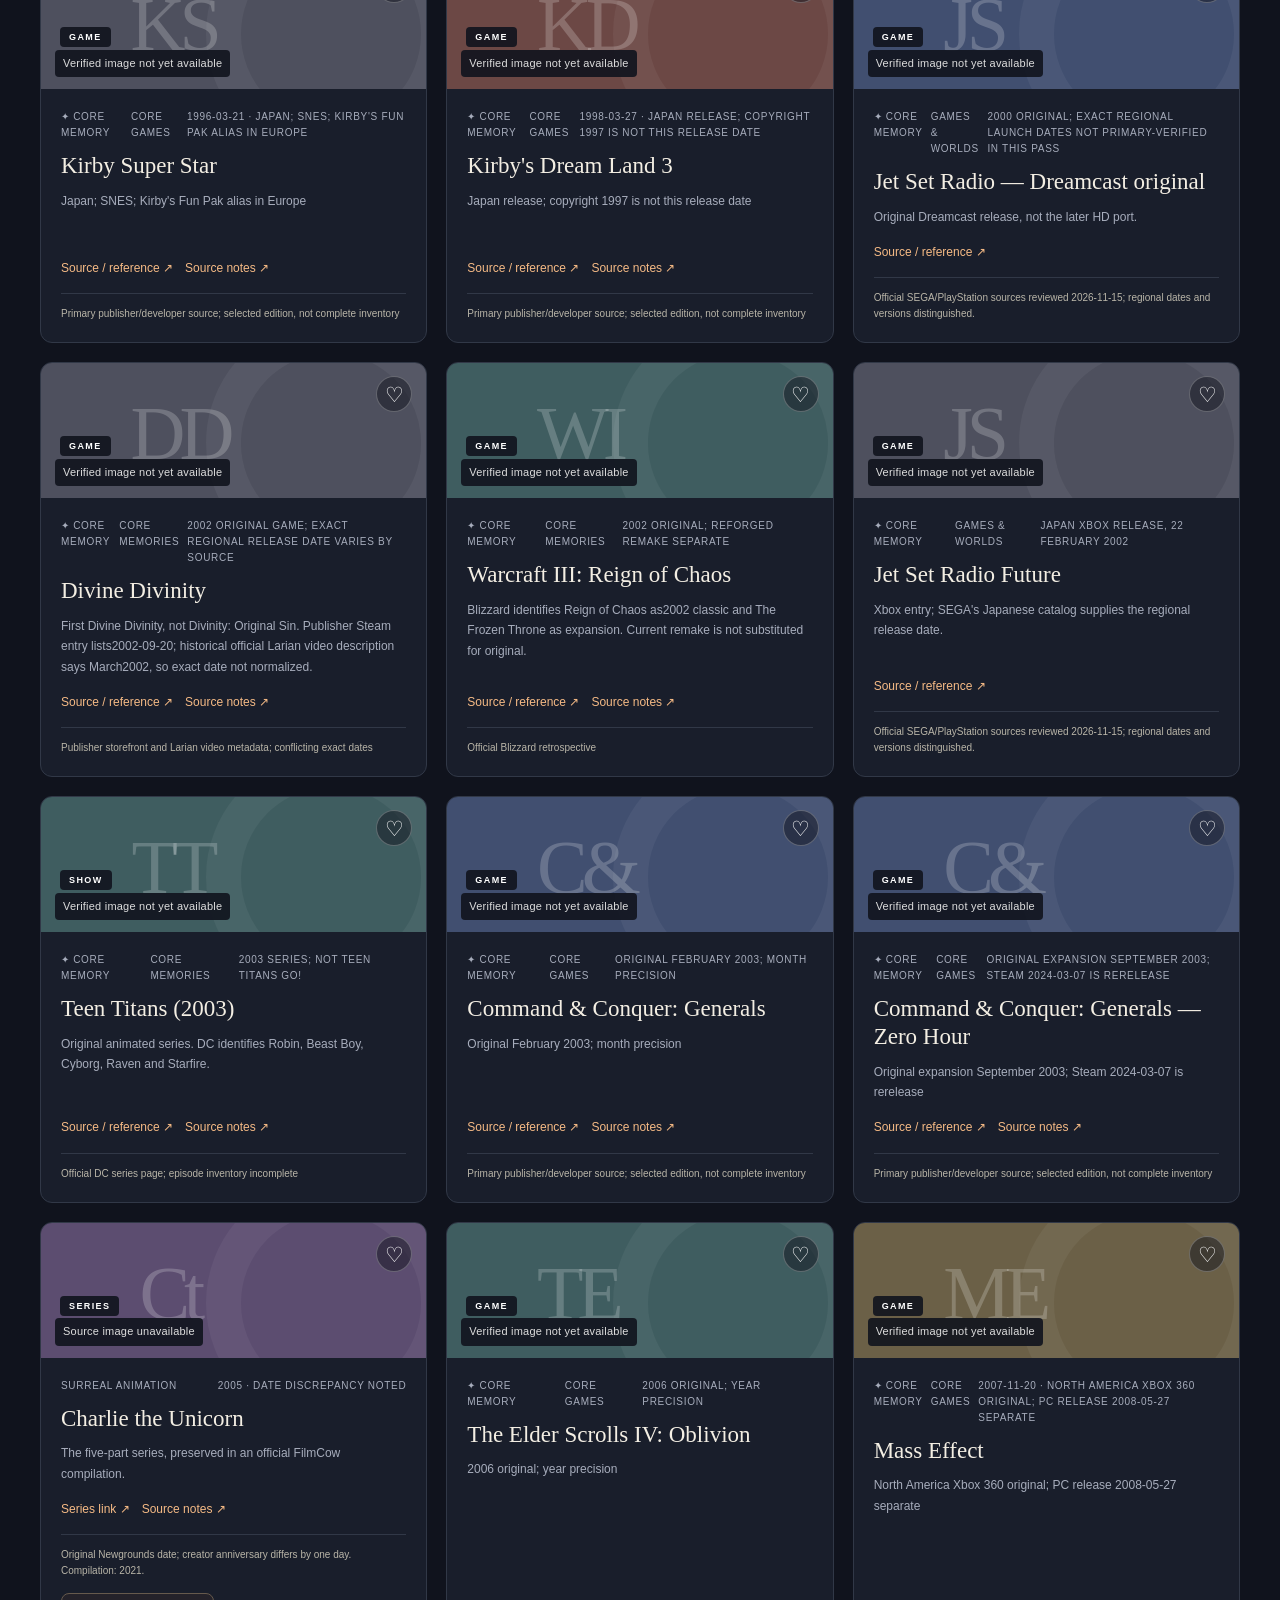
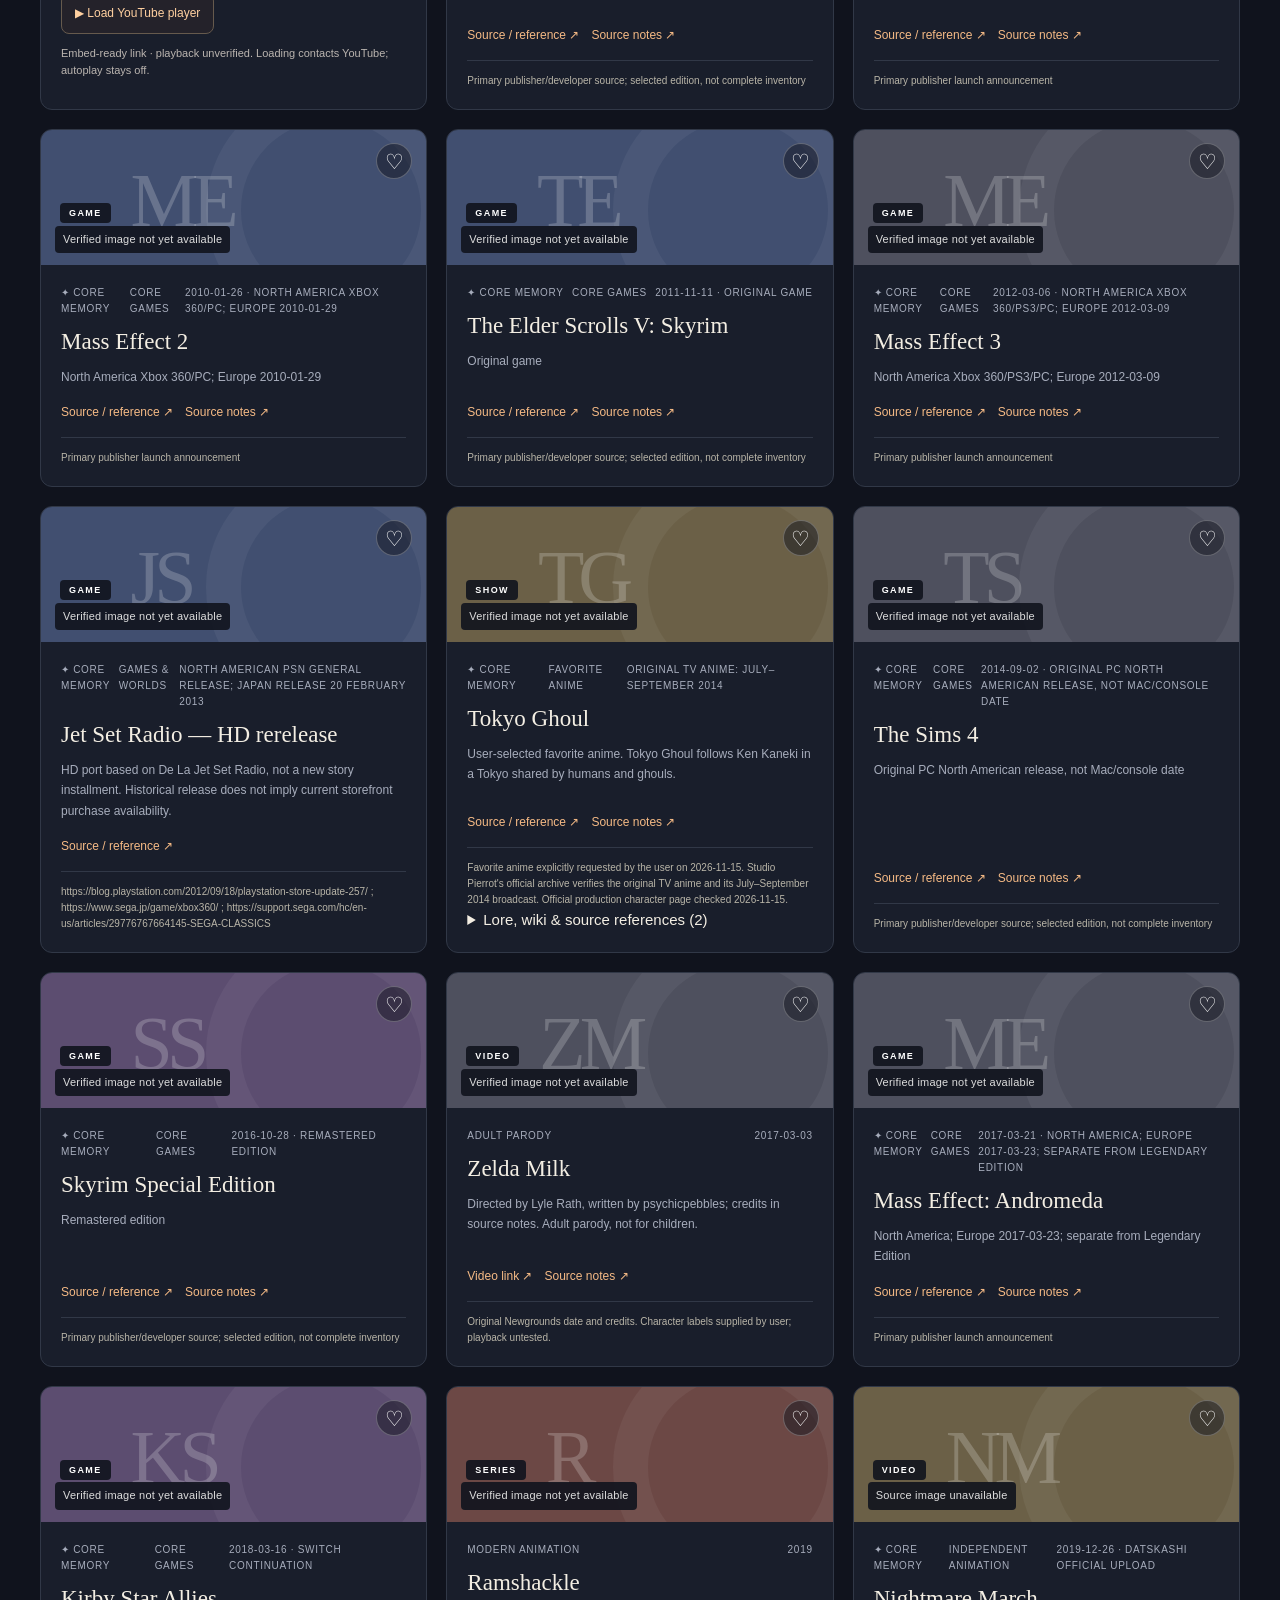
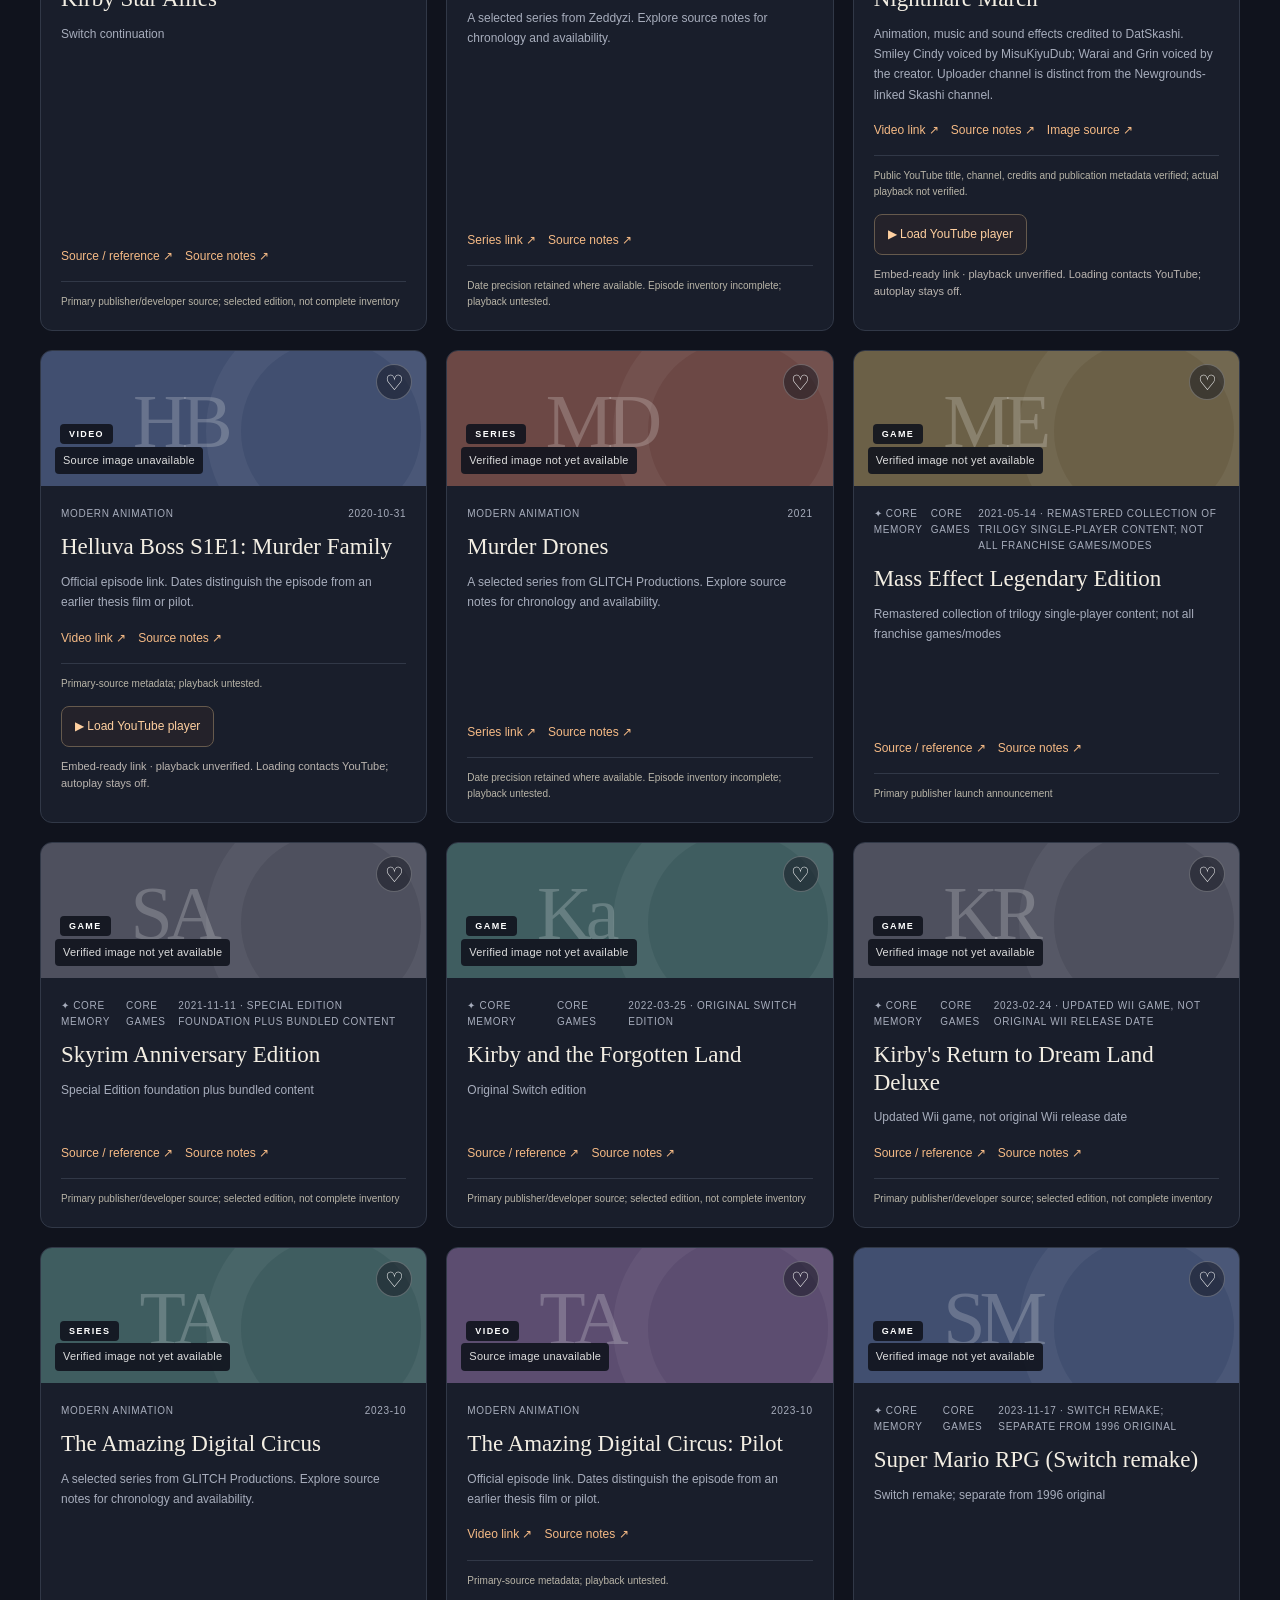
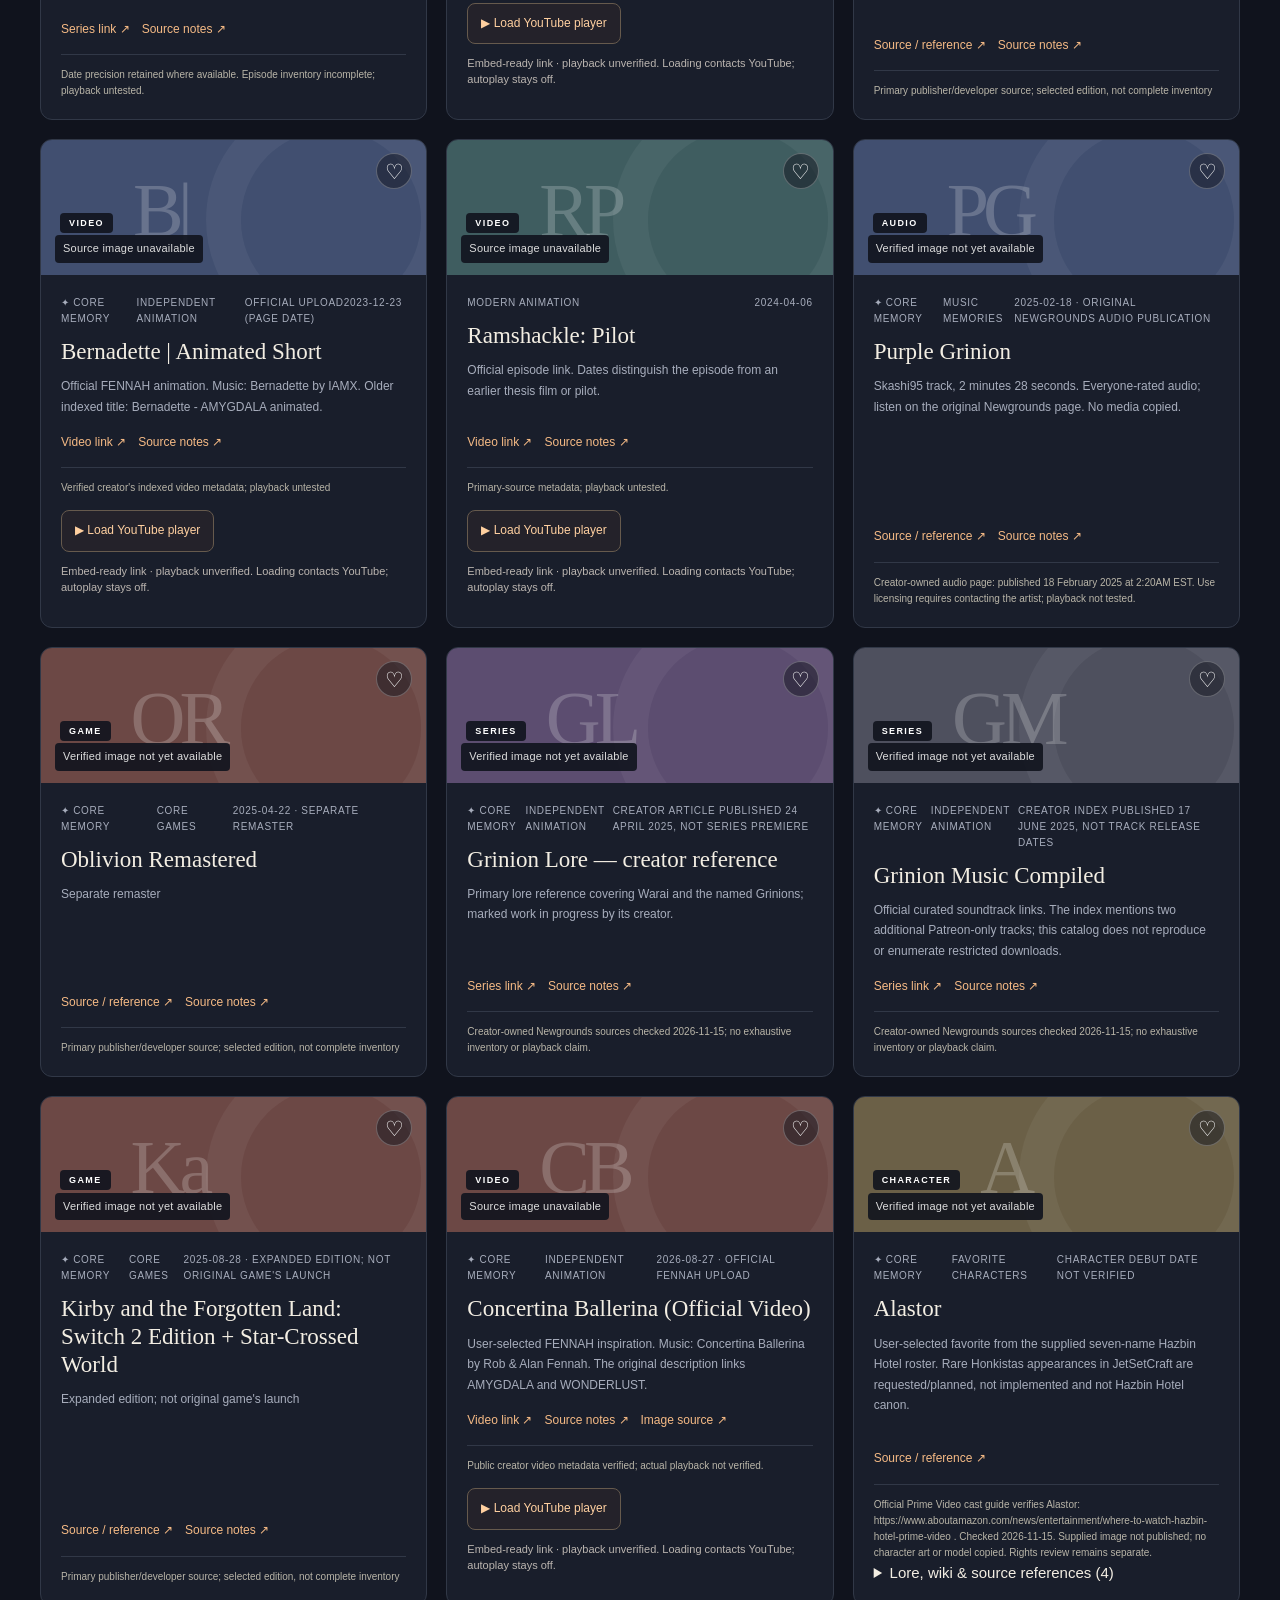
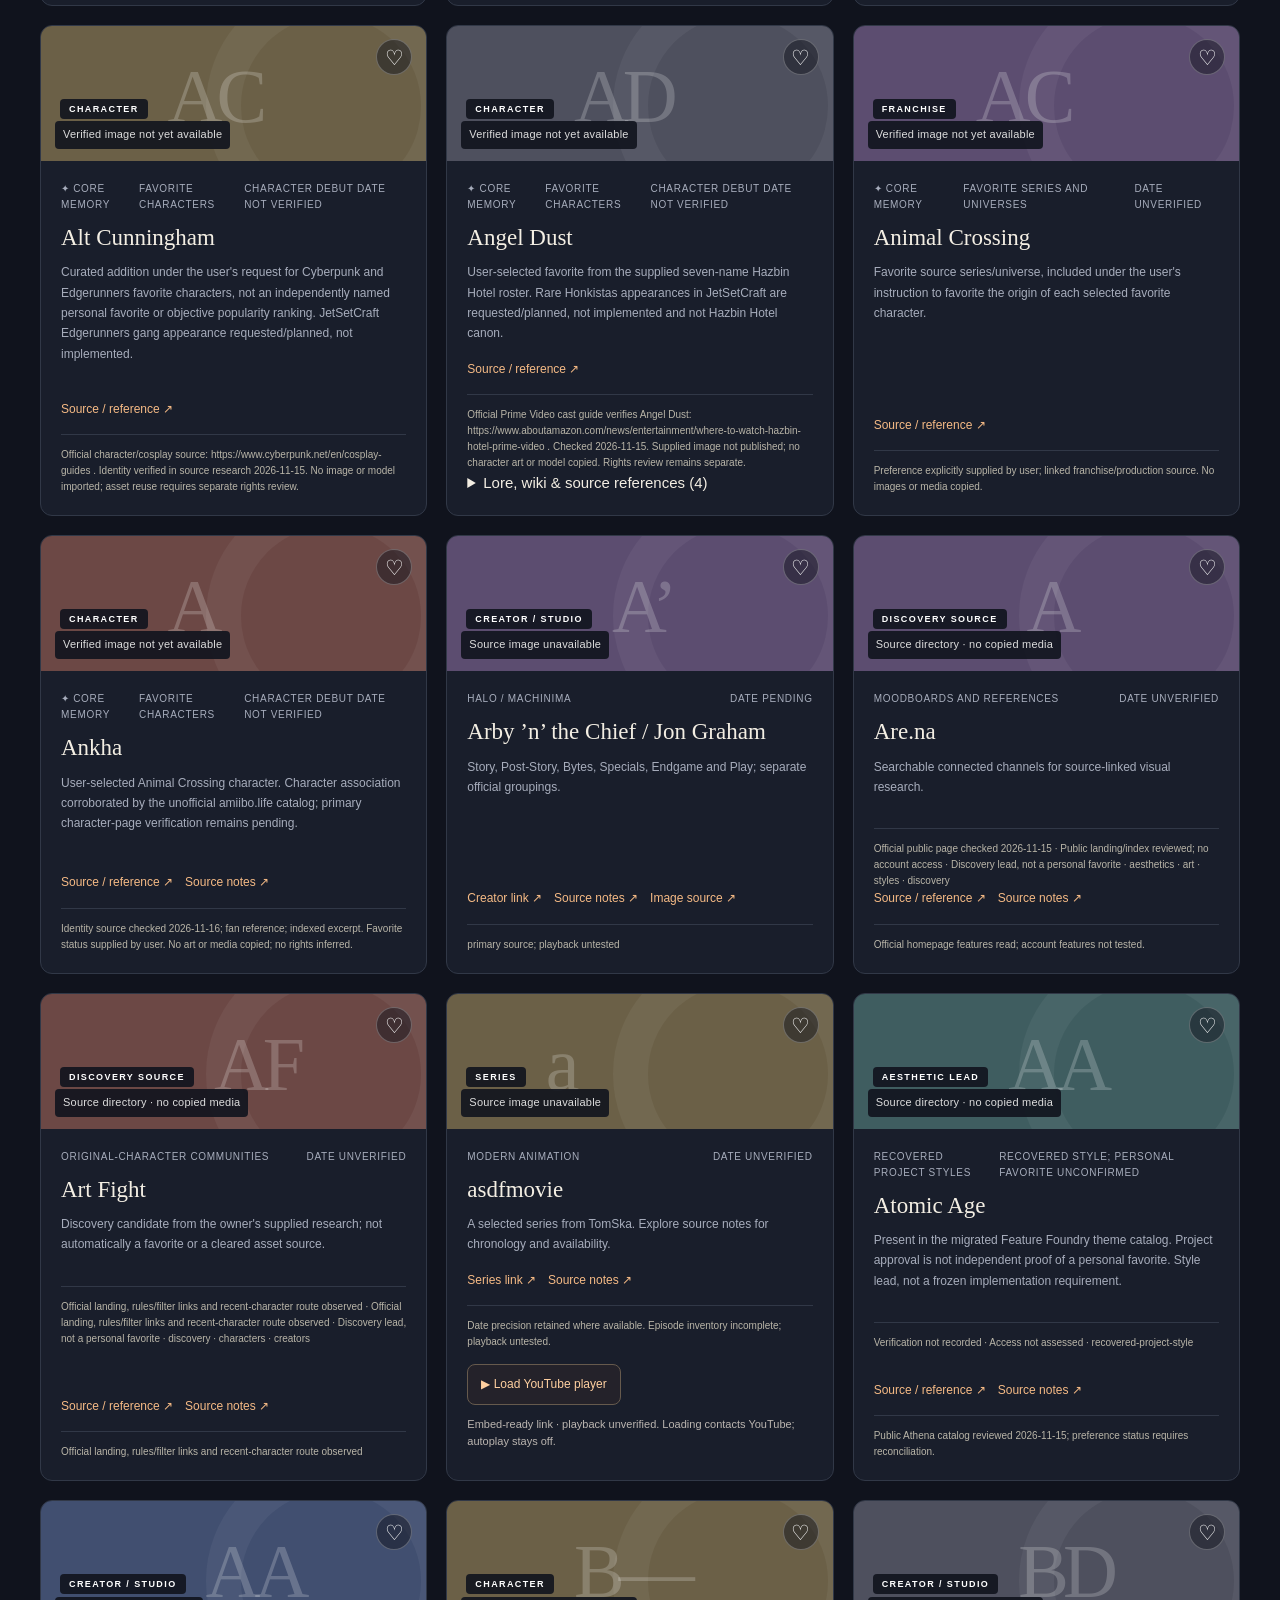
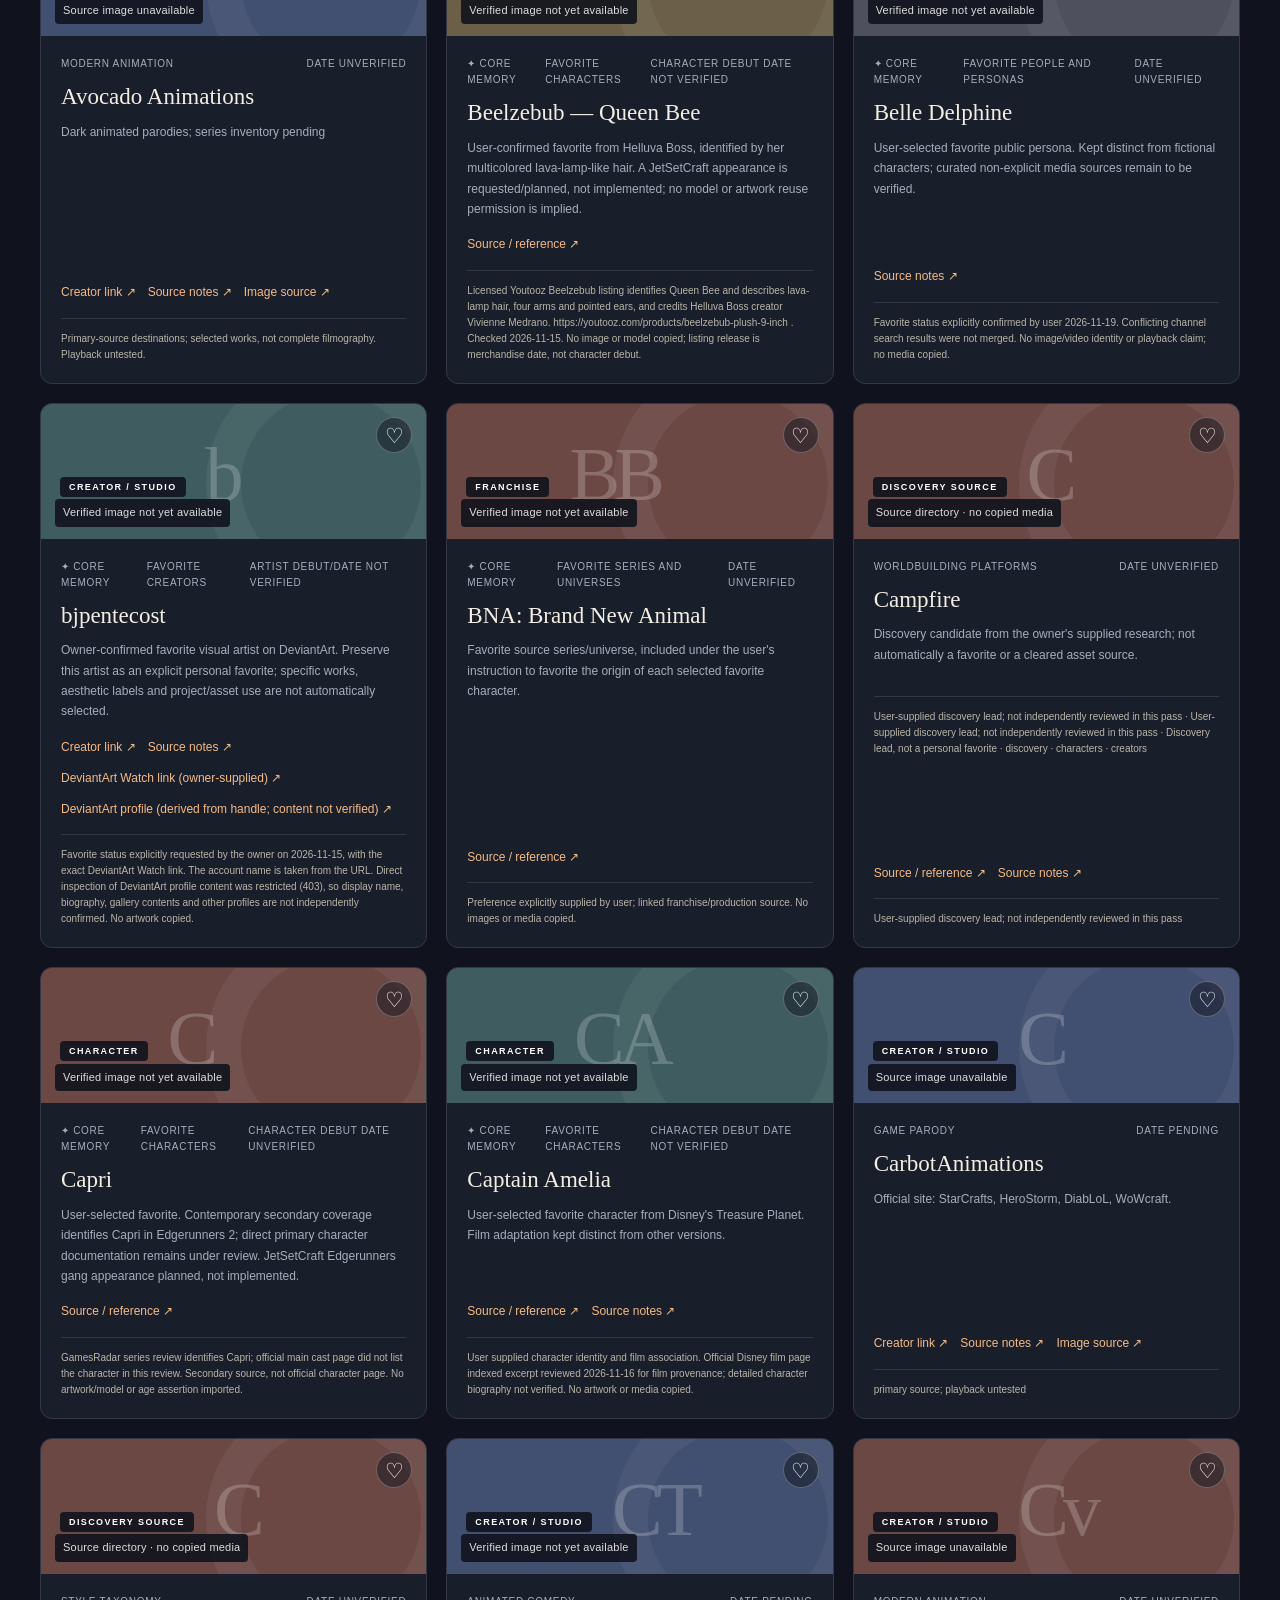
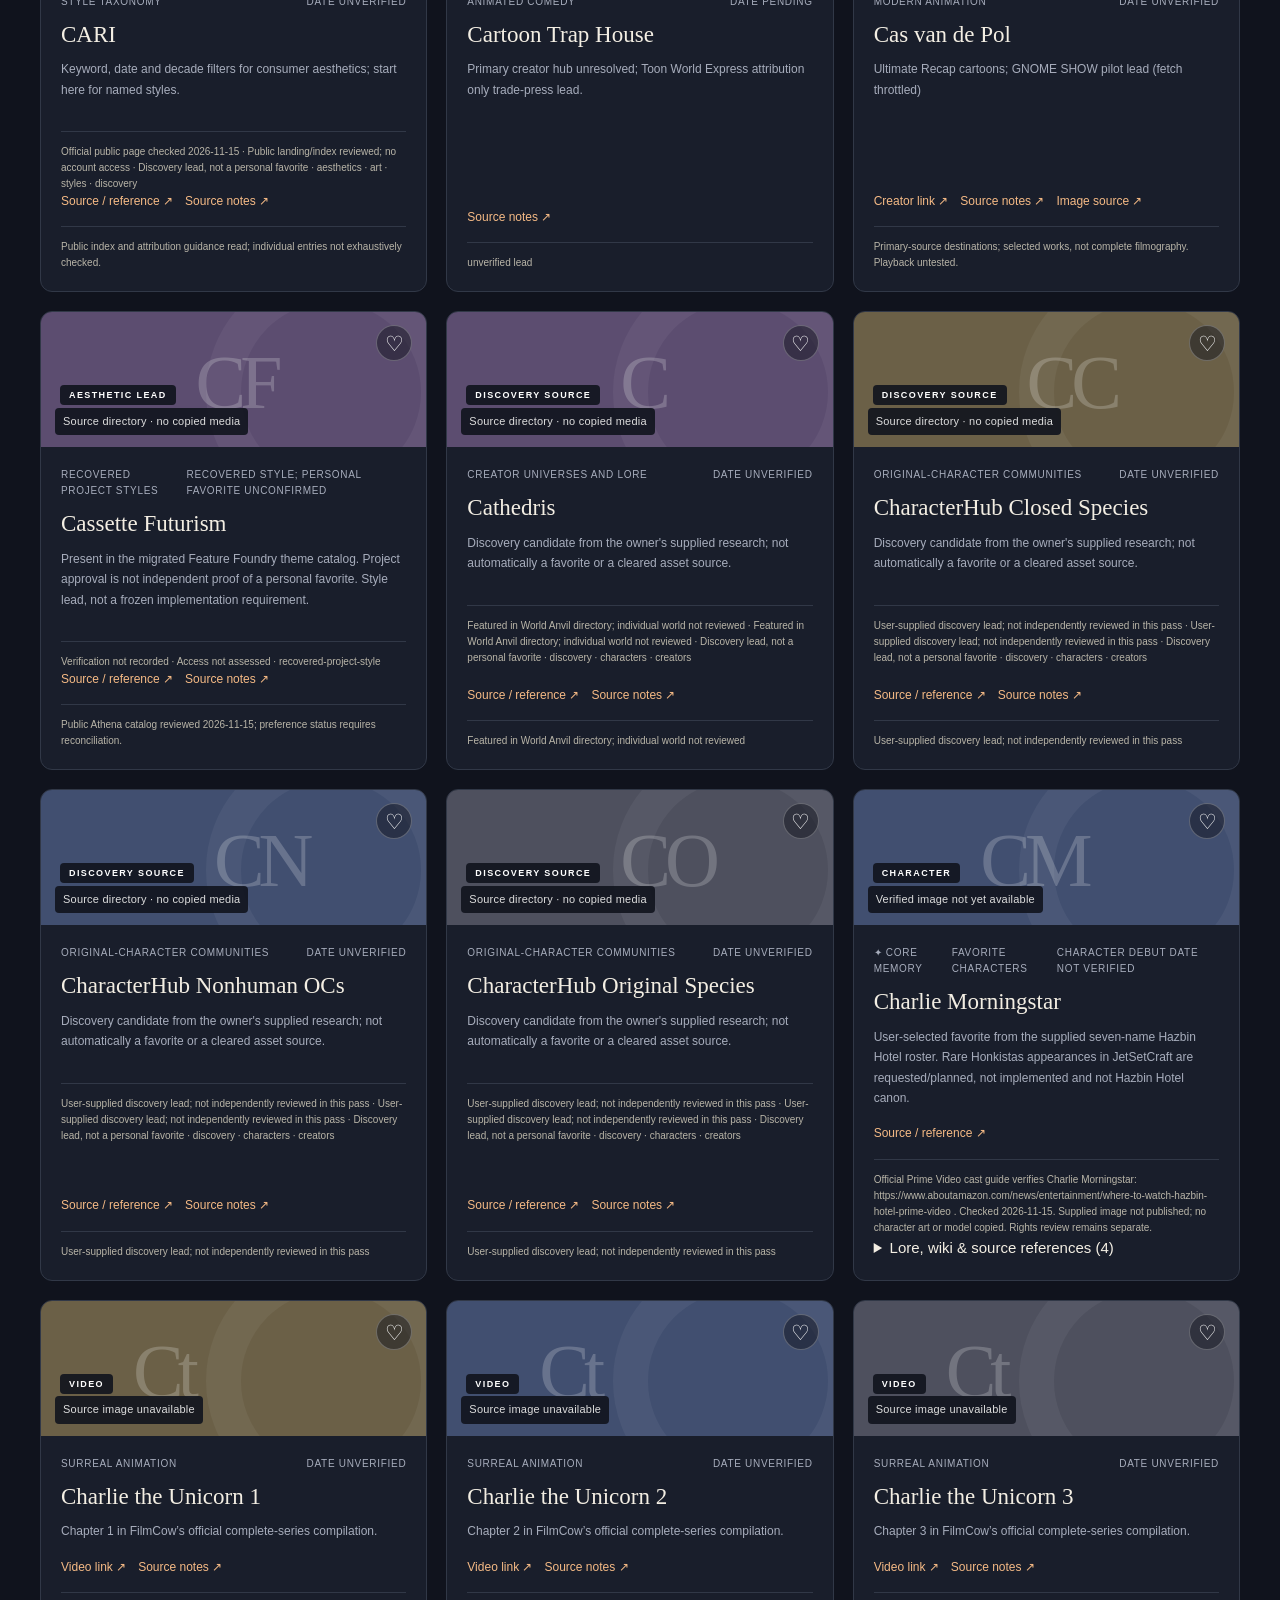
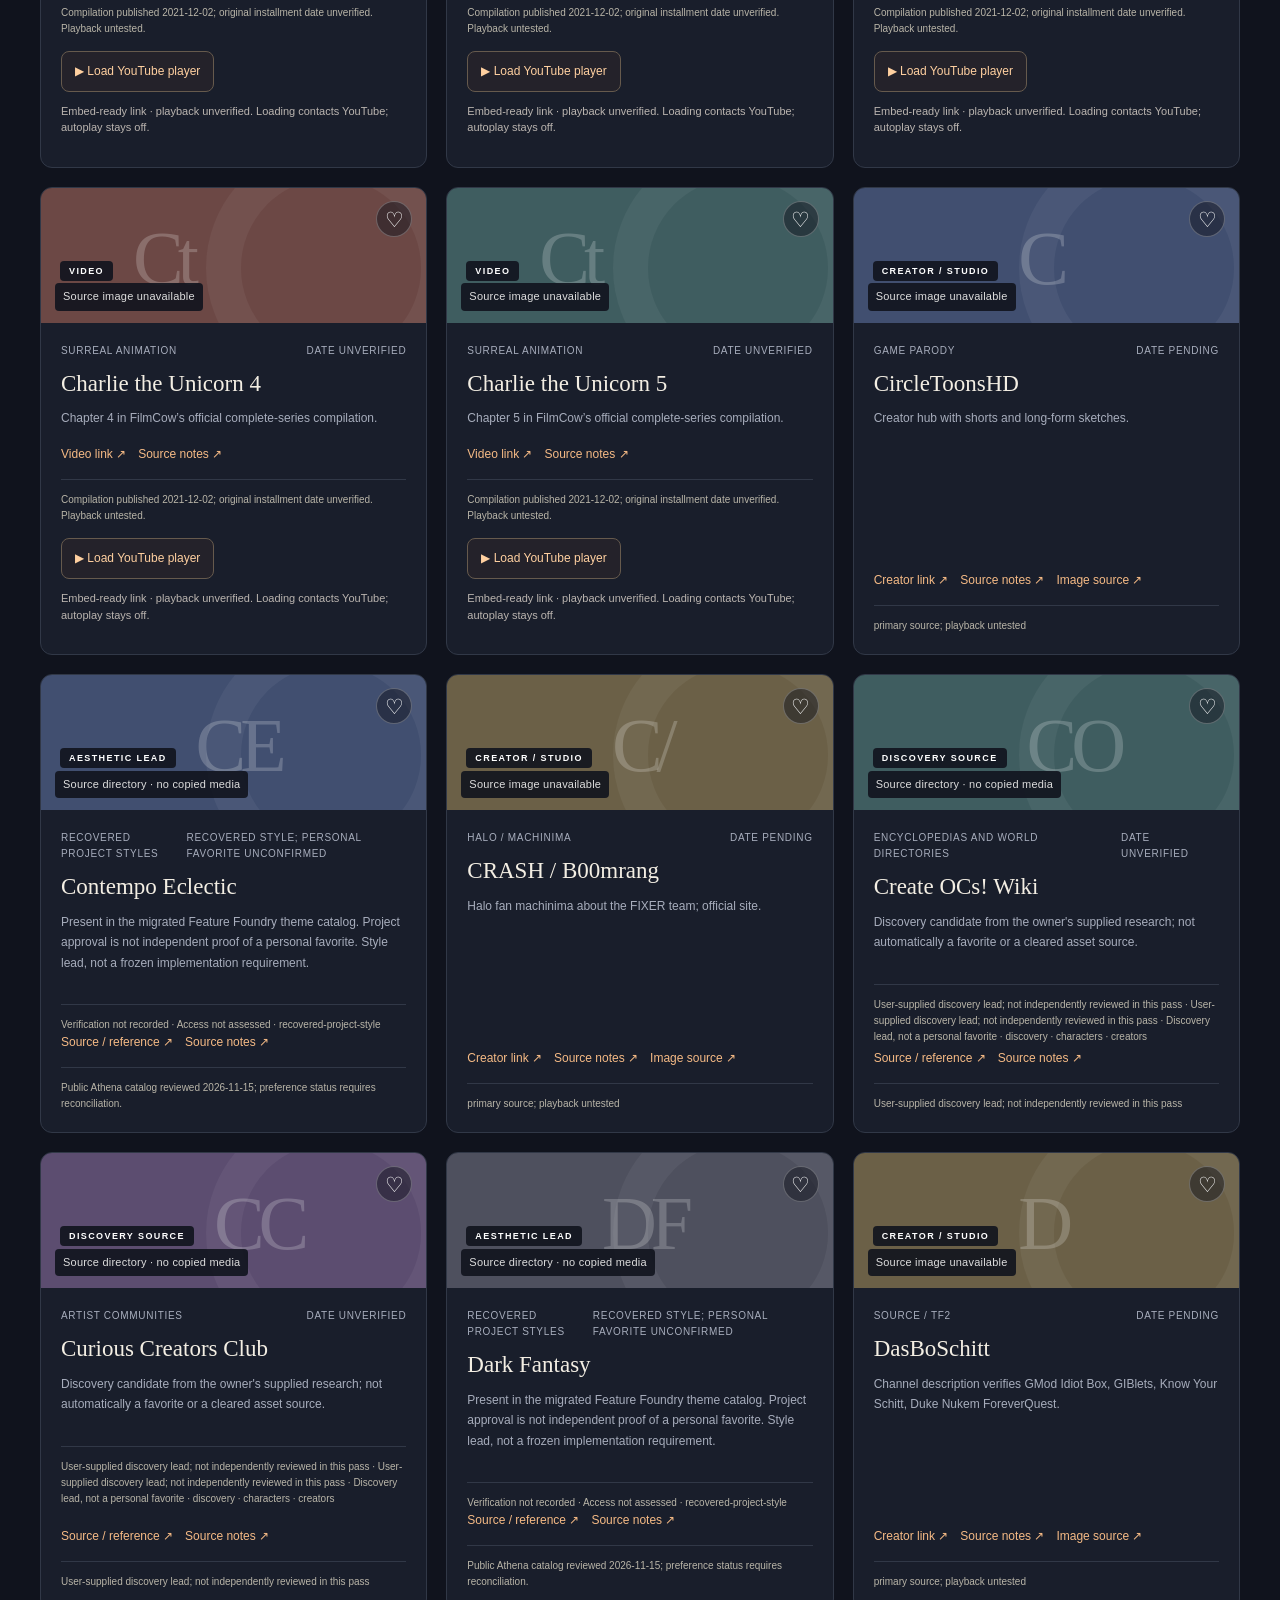
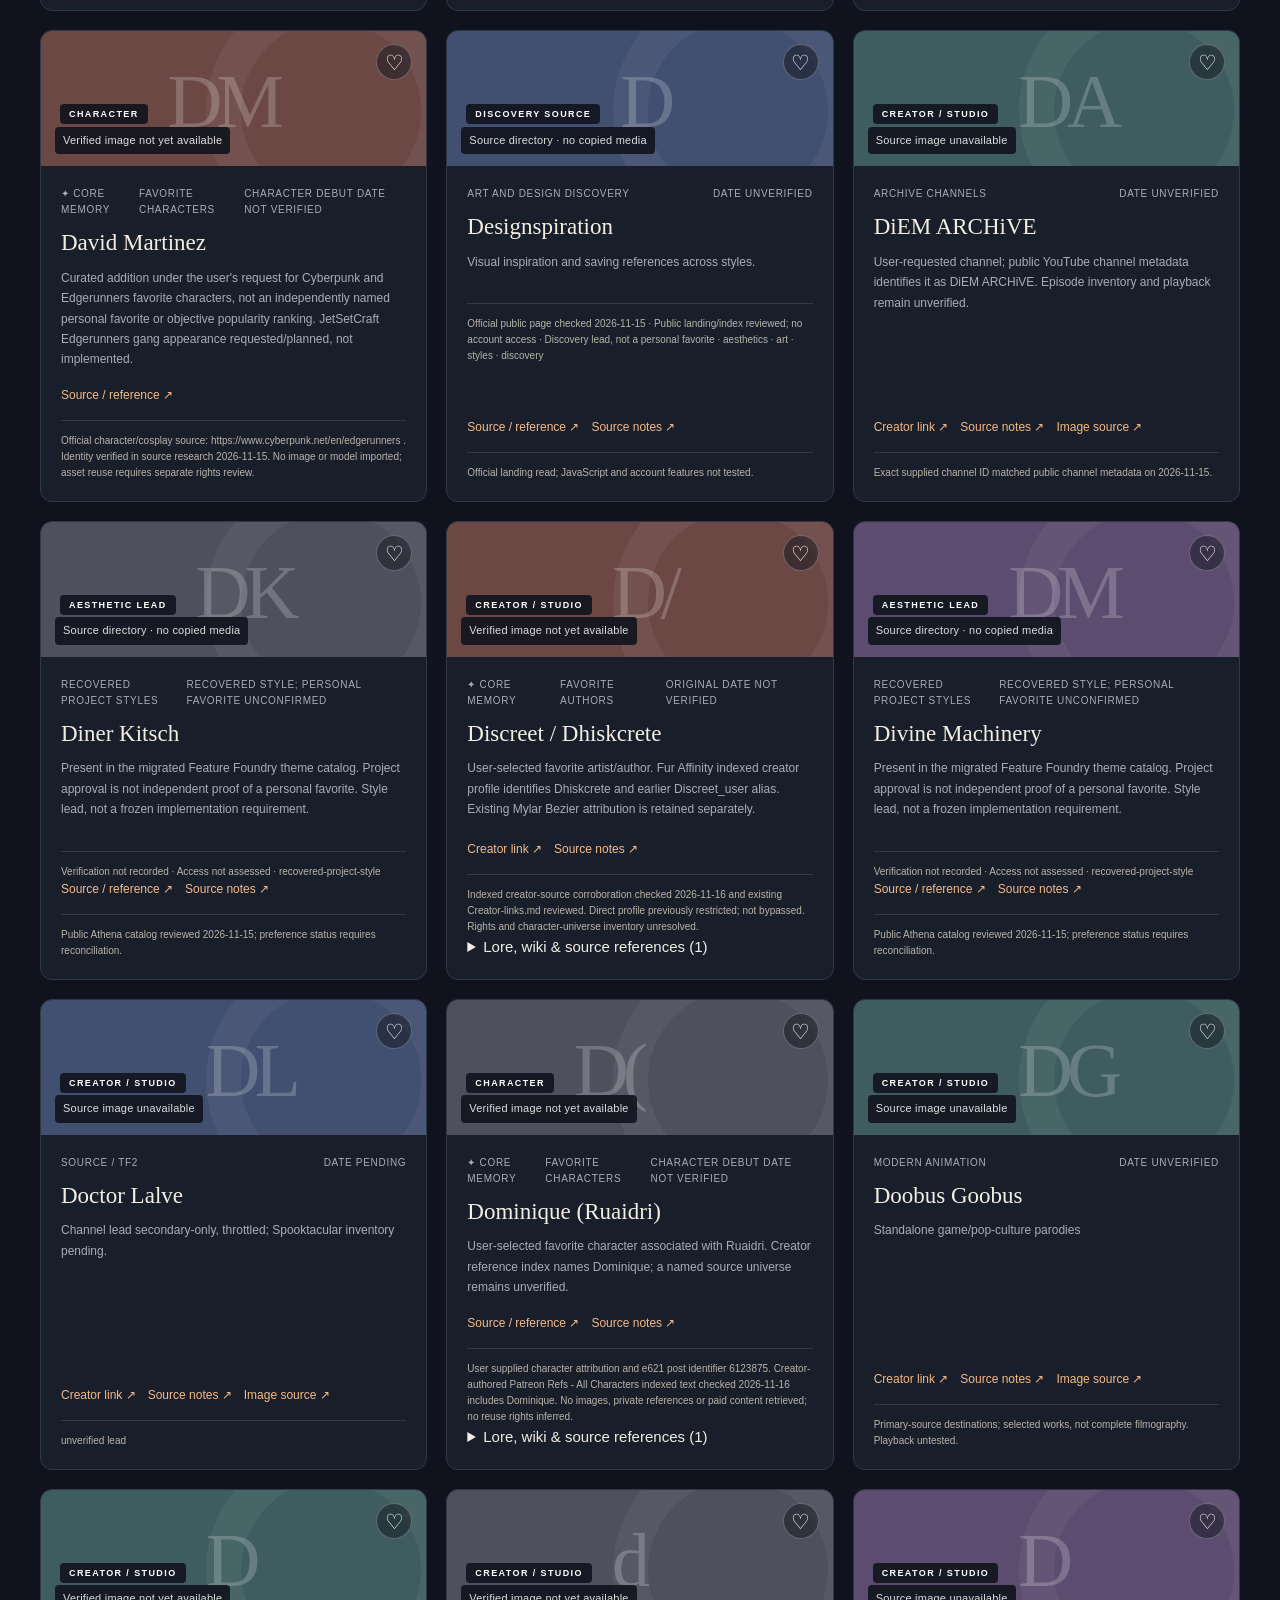
==== commit 9be80ce9: "Add dedicated curated favorites view without changing local hearts" ====
--- a/docs/index.html
+++ b/docs/index.html
@@ -1,6 +1,6 @@
 <!doctype html>
-<html lang="en"><head><meta charset="utf-8"><meta name="viewport" content="width=device-width, initial-scale=1"><meta name="theme-color" content="#141724"><meta name="description" content="A lovingly organized archive of internet creators, series, and the videos that stayed with us."><title>Memories · The internet we grew up with</title><link rel="stylesheet" href="styles.css?v=media-1"><script src="app.js?v=discovery-1" defer></script></head>
-<body><a class="skip" href="#collection">Skip to collection</a><header><a class="brand" href="#" aria-label="Memories home"><span class="brand-icon">M</span>memories<span class="brand-dot">.</span></a><nav aria-label="Main navigation"><a href="#collection">The collection</a><a href="https://github.com/Herbertofury/memories/wiki">Field notes ↗</a><a href="https://github.com/Herbertofury/memories">GitHub ↗</a></nav></header>
+<html lang="en"><head><meta charset="utf-8"><meta name="viewport" content="width=device-width, initial-scale=1"><meta name="theme-color" content="#141724"><meta name="description" content="A lovingly organized archive of internet creators, series, and the videos that stayed with us."><title>Memories · The internet we grew up with</title><link rel="stylesheet" href="styles.css?v=media-1"><script src="app.js?v=curated-1" defer></script></head>
+<body><a class="skip" href="#collection">Skip to collection</a><header><a class="brand" href="#" aria-label="Memories home"><span class="brand-icon">M</span>memories<span class="brand-dot">.</span></a><nav aria-label="Main navigation"><a href="favorites.html">Favorite character wiki</a><a href="#collection">The collection</a><a href="https://github.com/Herbertofury/memories/wiki">Field notes ↗</a><a href="https://github.com/Herbertofury/memories">GitHub ↗</a></nav></header>
 <main><section class="hero"><div><p class="eyebrow">AN INTERNET TIME CAPSULE <span>●</span></p><h1>Some things<br>stay with <em>you.</em></h1><p class="intro">Your favorites, and places to find the next one. Creators, characters, series, worlds and visual inspiration.</p><a class="explore" href="#collection">Open the collection <span>↗</span></a></div><div class="tape" aria-hidden="true"><div class="tape-label"><span>THE GOOD INTERNET</span><b>VOL. 001</b><i>press play on a memory</i></div><div class="reels"><span>✳</span><div></div><span>✳</span></div><small>NOT LOST. JUST WAITING TO BE FOUND.</small></div></section>
 <section class="collection" id="collection"><div class="section-heading"><div><p class="eyebrow">YOUR PERSONAL REWIND</p><h2>The collection</h2></div><p id="total" class="muted">Loading the archive…</p></div><div class="tabs" role="group" aria-label="Collection view"><button data-view="all" aria-pressed="true">Everything</button><button data-view="creator" aria-pressed="false">Creators & studios</button><button data-view="series" aria-pressed="false">Series</button><button data-view="worlds" aria-pressed="false">Worlds & games</button><button data-view="video" aria-pressed="false">Videos</button><button data-view="character" aria-pressed="false">Characters</button><button data-view="model" aria-pressed="false">Models</button><button data-view="audio" aria-pressed="false">Music tracks</button><button data-view="aesthetic" aria-pressed="false">Aesthetics</button><button data-view="discovery" aria-pressed="false">Discovery directory</button><button data-view="core" aria-pressed="false">✦ Core memories</button><button data-view="favorites" aria-pressed="false">♥ Your favorites <span id="fav-count">0</span></button></div><p class="storage-note">Discovery links are research leads, not blanket recommendations. Recovered project aesthetics are not confirmed personal favorites. Source access and reuse rights vary; check each entry.</p><div class="filters"><label class="search"><span>⌕</span><input id="search" type="search" placeholder="Find a creator, series, video, or character…" aria-label="Search collection"></label><label>Category<select id="category"><option value="all">All categories</option></select></label><label>Sort by<select id="sort"><option value="oldest">Original date · oldest</option><option value="newest">Original date · newest</option><option value="name">A → Z</option></select></label></div><p class="storage-note" id="storage-note">Favorites are saved only in this browser. No account or cross-device sync. Source images load from their hosts; YouTube players load only when you choose.</p><div class="utility"><button id="export" class="text-button">Export favorites ↓</button><label class="text-button import-label">Import favorites ↑<input id="import" type="file" accept="application/json,.json" hidden></label></div><p id="status" role="status" aria-live="polite"></p><div id="grid" class="grid" aria-live="polite"></div><div id="empty" class="empty" hidden><h3>No memories here yet.</h3><p>Try another search or favorite something worth coming back to.</p><button id="reset">Reset filters</button></div><noscript>This collection needs JavaScript for sorting and favorites. <a href="https://github.com/Herbertofury/memories/wiki">Browse the complete wiki instead.</a></noscript></section>
 <section class="footnote"><span>✦</span><div><h3>A collection, not a claim of completeness.</h3><p>Original releases and later reuploads are different memories. Dates and links carry their source notes; an archived URL does not guarantee a playable video. Sorting uses original publication dates only, never later reuploads or documented-by dates. Unknown originals sort last. Character search uses documented annotations, not an exhaustive transcript index. Thumbnail availability is not playback proof. Click-to-load YouTube players keep autoplay off; blocked or restricted videos retain their direct links.</p></div></section></main><footer><a class="brand" href="#">memories.</a><p>Made for the things you don’t want to forget.</p><a href="https://github.com/Herbertofury/memories/wiki">Sources & archive notes ↗</a></footer></body></html>
